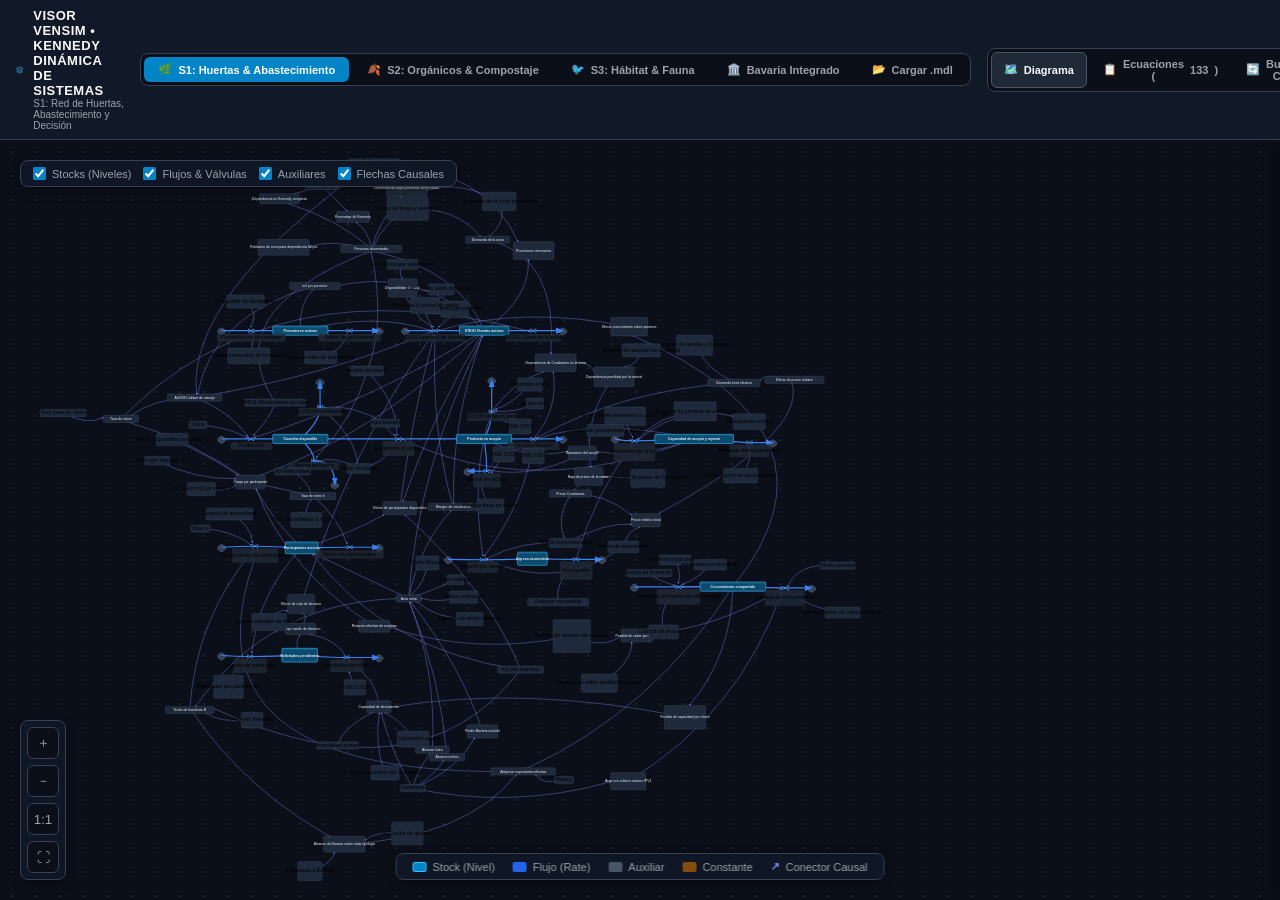
==== visor_modelos_vensim.html @ c7149f76 "feat: agrega visor interactivo de modelos Vensim (S1, S2, S3)" ====
﻿<!DOCTYPE html>
<html lang="es">
<head>
  <meta charset="UTF-8">
  <meta name="viewport" content="width=device-width, initial-scale=1.0">
  <title>Visor de Modelos Vensim • Dinámica de Sistemas Kennedy</title>
  <link rel="icon" href="data:image/svg+xml,<svg xmlns='http://www.w3.org/2000/svg' viewBox='0 0 24 24' fill='%230284c7'><path d='M12 2L2 7l10 5 10-5-10-5zM2 17l10 5 10-5M2 12l10 5 10-5'/></svg>">
  <style>
    :root {
      --bg-app: #0b0f19;
      --bg-panel: #111827;
      --bg-card: #1f2937;
      --bg-card-hover: #374151;
      --border-color: #374151;
      --border-accent: #4b5563;
      --text-main: #f9fafb;
      --text-muted: #9ca3af;
      --text-dim: #6b7280;
      
      --stock-fill: #0c4a6e;
      --stock-stroke: #38bdf8;
      --stock-text: #e0f2fe;
      
      --flow-color: #3b82f6;
      --flow-text: #bfdbfe;
      --valve-fill: #1e3a8a;
      --valve-stroke: #60a5fa;
      
      --aux-fill: #1e293b;
      --aux-stroke: #475569;
      --aux-text: #f1f5f9;
      
      --cloud-fill: #334155;
      --cloud-stroke: #64748b;
      
      --arrow-causal: #818cf8;
      --arrow-flow: #38bdf8;
      
      --accent-green: #10b981;
      --accent-amber: #f59e0b;
      --accent-rose: #f43f5e;
      --accent-purple: #a855f7;
    }

    [data-theme="light"] {
      --bg-app: #f8fafc;
      --bg-panel: #ffffff;
      --bg-card: #f1f5f9;
      --bg-card-hover: #e2e8f0;
      --border-color: #cbd5e1;
      --border-accent: #94a3b8;
      --text-main: #0f172a;
      --text-muted: #475569;
      --text-dim: #94a3b8;
      
      --stock-fill: #e0f2fe;
      --stock-stroke: #0284c7;
      --stock-text: #0369a1;
      
      --flow-color: #2563eb;
      --flow-text: #1d4ed8;
      --valve-fill: #dbeafe;
      --valve-stroke: #2563eb;
      
      --aux-fill: #ffffff;
      --aux-stroke: #cbd5e1;
      --aux-text: #1e293b;
      
      --cloud-fill: #e2e8f0;
      --cloud-stroke: #94a3b8;
      
      --arrow-causal: #6366f1;
      --arrow-flow: #0284c7;
    }

    * { box-sizing: border-box; margin: 0; padding: 0; }
    body {
      font-family: -apple-system, BlinkMacSystemFont, "Segoe UI", Roboto, "Helvetica Neue", Arial, sans-serif;
      background: var(--bg-app);
      color: var(--text-main);
      height: 100vh;
      display: flex;
      flex-direction: column;
      overflow: hidden;
      user-select: none;
    }

    /* TOPBAR */
    #topbar {
      background: var(--bg-panel);
      border-bottom: 1px solid var(--border-color);
      padding: 8px 16px;
      display: flex;
      align-items: center;
      justify-content: space-between;
      gap: 16px;
      z-index: 50;
      flex-shrink: 0;
    }
    .brand-group {
      display: flex;
      align-items: center;
      gap: 10px;
    }
    .brand-icon {
      width: 28px;
      height: 28px;
      color: #38bdf8;
    }
    .brand-titles h1 {
      font-size: 13px;
      font-weight: 700;
      letter-spacing: 0.5px;
      text-transform: uppercase;
      color: var(--text-main);
    }
    .brand-titles p {
      font-size: 10px;
      color: var(--text-muted);
    }

    /* MODEL TABS */
    .model-tabs {
      display: flex;
      background: var(--bg-app);
      padding: 3px;
      border-radius: 8px;
      border: 1px solid var(--border-color);
      gap: 4px;
    }
    .model-tab-btn {
      background: transparent;
      border: none;
      color: var(--text-muted);
      padding: 6px 14px;
      font-size: 11px;
      font-weight: 600;
      border-radius: 6px;
      cursor: pointer;
      display: flex;
      align-items: center;
      gap: 6px;
      transition: all 0.15s ease;
      white-space: nowrap;
    }
    .model-tab-btn:hover {
      color: var(--text-main);
      background: var(--bg-card);
    }
    .model-tab-btn.active {
      background: #0284c7;
      color: #ffffff;
      box-shadow: 0 1px 3px rgba(0,0,0,0.3);
    }

    /* VIEW MODE TABS */
    .view-mode-tabs {
      display: flex;
      background: var(--bg-app);
      padding: 3px;
      border-radius: 8px;
      border: 1px solid var(--border-color);
      gap: 4px;
    }
    .view-tab-btn {
      background: transparent;
      border: none;
      color: var(--text-muted);
      padding: 6px 12px;
      font-size: 11px;
      font-weight: 600;
      border-radius: 6px;
      cursor: pointer;
      display: flex;
      align-items: center;
      gap: 6px;
      transition: all 0.15s ease;
    }
    .view-tab-btn:hover {
      color: var(--text-main);
      background: var(--bg-card);
    }
    .view-tab-btn.active {
      background: var(--bg-card);
      color: var(--text-main);
      border: 1px solid var(--border-accent);
    }

    .top-actions {
      display: flex;
      align-items: center;
      gap: 8px;
    }
    .search-container {
      position: relative;
      width: 220px;
    }
    .search-input {
      width: 100%;
      background: var(--bg-app);
      border: 1px solid var(--border-color);
      border-radius: 6px;
      padding: 6px 10px 6px 28px;
      font-size: 11px;
      color: var(--text-main);
      outline: none;
    }
    .search-input:focus {
      border-color: #38bdf8;
      box-shadow: 0 0 0 2px rgba(56, 189, 248, 0.2);
    }
    .search-icon {
      position: absolute;
      left: 8px;
      top: 50%;
      transform: translateY(-50%);
      width: 14px;
      height: 14px;
      color: var(--text-dim);
      pointer-events: none;
    }
    .search-dropdown {
      position: absolute;
      top: 100%;
      left: 0;
      right: 0;
      margin-top: 4px;
      background: var(--bg-panel);
      border: 1px solid var(--border-color);
      border-radius: 6px;
      max-height: 240px;
      overflow-y: auto;
      z-index: 100;
      box-shadow: 0 10px 25px rgba(0,0,0,0.4);
      display: none;
    }
    .search-item {
      padding: 6px 10px;
      font-size: 11px;
      cursor: pointer;
      display: flex;
      align-items: center;
      justify-content: space-between;
      border-bottom: 1px solid rgba(255,255,255,0.04);
    }
    .search-item:hover {
      background: #0284c7;
      color: #fff;
    }

    .icon-btn {
      background: var(--bg-app);
      border: 1px solid var(--border-color);
      color: var(--text-muted);
      width: 32px;
      height: 32px;
      border-radius: 6px;
      display: flex;
      align-items: center;
      justify-content: center;
      cursor: pointer;
      transition: all 0.15s ease;
    }
    .icon-btn:hover {
      color: var(--text-main);
      border-color: var(--border-accent);
      background: var(--bg-card);
    }

    /* MAIN CONTAINER */
    #main-content {
      flex: 1;
      position: relative;
      overflow: hidden;
      display: flex;
    }

    /* VIEW CONTAINERS */
    .view-pane {
      position: absolute;
      top: 0; left: 0; right: 0; bottom: 0;
      display: none;
    }
    .view-pane.active {
      display: flex;
    }

    /* DIAGRAM VIEW */
    #pane-diagram {
      width: 100%;
      height: 100%;
      position: relative;
    }
    #svg-container {
      width: 100%;
      height: 100%;
      cursor: grab;
      background-image: radial-gradient(rgba(148, 163, 184, 0.15) 1px, transparent 1px);
      background-size: 24px 24px;
    }
    #svg-container:active {
      cursor: grabbing;
    }

    /* FLOATING CONTROLS */
    .floating-hud {
      position: absolute;
      z-index: 20;
      background: rgba(17, 24, 39, 0.88);
      backdrop-filter: blur(8px);
      border: 1px solid var(--border-color);
      border-radius: 8px;
      padding: 6px;
      display: flex;
      gap: 6px;
      box-shadow: 0 4px 12px rgba(0,0,0,0.3);
    }
    [data-theme="light"] .floating-hud {
      background: rgba(255, 255, 255, 0.92);
    }

    #hud-zoom {
      bottom: 20px;
      left: 20px;
      flex-direction: column;
    }
    #hud-layers {
      top: 20px;
      left: 20px;
      gap: 12px;
      padding: 6px 12px;
      font-size: 11px;
    }
    .layer-toggle {
      display: flex;
      align-items: center;
      gap: 6px;
      color: var(--text-muted);
      cursor: pointer;
    }
    .layer-toggle input {
      accent-color: #0284c7;
      cursor: pointer;
    }

    #hud-legend {
      bottom: 20px;
      left: 50%;
      transform: translateX(-50%);
      padding: 6px 16px;
      gap: 18px;
      font-size: 11px;
      align-items: center;
    }
    .legend-item {
      display: flex;
      align-items: center;
      gap: 6px;
      color: var(--text-muted);
    }
    .legend-sample {
      display: inline-block;
      width: 14px;
      height: 10px;
      border-radius: 2px;
    }

    /* RIGHT INSPECTOR PANEL */
    #inspector-panel {
      width: 380px;
      background: var(--bg-panel);
      border-left: 1px solid var(--border-color);
      display: flex;
      flex-direction: column;
      z-index: 30;
      transition: transform 0.25s cubic-bezier(0.16, 1, 0.3, 1);
      box-shadow: -4px 0 16px rgba(0,0,0,0.3);
      flex-shrink: 0;
    }
    #inspector-panel.collapsed {
      transform: translateX(100%);
      position: absolute;
      right: 0; top: 0; bottom: 0;
    }
    .inspector-header {
      padding: 12px 16px;
      border-bottom: 1px solid var(--border-color);
      display: flex;
      align-items: center;
      justify-content: space-between;
      gap: 10px;
    }
    .inspector-title-wrap {
      overflow: hidden;
    }
    .type-badge {
      display: inline-block;
      padding: 2px 6px;
      border-radius: 4px;
      font-size: 9px;
      font-weight: 700;
      text-transform: uppercase;
      letter-spacing: 0.5px;
      margin-bottom: 4px;
    }
    .type-badge.stock { background: #0369a1; color: #e0f2fe; }
    .type-badge.flow { background: #1d4ed8; color: #dbeafe; }
    .type-badge.aux { background: #374151; color: #f3f4f6; }
    .type-badge.constant { background: #854d0e; color: #fef3c7; }

    .inspector-title {
      font-size: 13px;
      font-weight: 700;
      color: var(--text-main);
      white-space: nowrap;
      overflow: hidden;
      text-overflow: ellipsis;
    }
    .inspector-body {
      flex: 1;
      overflow-y: auto;
      padding: 16px;
      display: flex;
      flex-direction: column;
      gap: 16px;
    }
    .info-card {
      background: var(--bg-card);
      border: 1px solid var(--border-color);
      border-radius: 6px;
      padding: 10px 12px;
    }
    .info-card-label {
      font-size: 10px;
      font-weight: 700;
      text-transform: uppercase;
      color: var(--text-dim);
      margin-bottom: 6px;
      display: flex;
      align-items: center;
      justify-content: space-between;
    }
    .formula-box {
      font-family: ui-monospace, SFMono-Regular, Menlo, Monaco, Consolas, monospace;
      font-size: 11px;
      color: #38bdf8;
      background: rgba(0,0,0,0.25);
      padding: 8px;
      border-radius: 4px;
      word-break: break-all;
      user-select: text;
    }
    [data-theme="light"] .formula-box {
      color: #0369a1;
      background: #e2e8f0;
    }
    .units-tag {
      font-family: monospace;
      font-size: 11px;
      color: var(--accent-amber);
      font-weight: 600;
    }
    .doc-text {
      font-size: 11.5px;
      line-height: 1.5;
      color: var(--text-muted);
      user-select: text;
    }
    .connections-list {
      display: flex;
      flex-wrap: wrap;
      gap: 6px;
      margin-top: 4px;
    }
    .conn-pill {
      font-size: 10px;
      background: var(--bg-panel);
      border: 1px solid var(--border-color);
      color: var(--text-main);
      padding: 3px 8px;
      border-radius: 4px;
      cursor: pointer;
      display: flex;
      align-items: center;
      gap: 4px;
      transition: all 0.15s ease;
    }
    .conn-pill:hover {
      border-color: #38bdf8;
      background: #0369a1;
      color: #fff;
    }
    .conn-pill.in { border-left: 3px solid var(--accent-green); }
    .conn-pill.out { border-left: 3px solid var(--accent-amber); }

    .inspector-actions {
      display: flex;
      gap: 8px;
      padding: 12px 16px;
      border-top: 1px solid var(--border-color);
    }
    .btn-action {
      flex: 1;
      padding: 7px;
      font-size: 11px;
      font-weight: 600;
      border-radius: 6px;
      cursor: pointer;
      border: 1px solid var(--border-color);
      background: var(--bg-card);
      color: var(--text-main);
      display: flex;
      align-items: center;
      justify-content: center;
      gap: 6px;
      transition: all 0.15s;
    }
    .btn-action:hover {
      background: var(--bg-card-hover);
      border-color: var(--border-accent);
    }
    .btn-action.primary {
      background: #0284c7;
      color: #fff;
      border-color: #0369a1;
    }
    .btn-action.primary:hover {
      background: #0369a1;
    }

    /* EQUATIONS TABLE VIEW */
    #pane-equations {
      flex-direction: column;
      padding: 20px;
      background: var(--bg-app);
      overflow-y: auto;
    }
    .table-controls {
      display: flex;
      align-items: center;
      justify-content: space-between;
      margin-bottom: 16px;
      gap: 16px;
    }
    .filter-pills {
      display: flex;
      gap: 6px;
    }
    .filter-pill {
      background: var(--bg-panel);
      border: 1px solid var(--border-color);
      color: var(--text-muted);
      padding: 4px 12px;
      font-size: 11px;
      border-radius: 20px;
      cursor: pointer;
      transition: all 0.15s;
    }
    .filter-pill:hover, .filter-pill.active {
      background: #0284c7;
      color: #ffffff;
      border-color: #0284c7;
    }

    .eq-table-wrap {
      border: 1px solid var(--border-color);
      border-radius: 8px;
      overflow: hidden;
      background: var(--bg-panel);
    }
    table.eq-table {
      width: 100%;
      border-collapse: collapse;
      text-align: left;
      font-size: 11px;
    }
    table.eq-table th {
      background: var(--bg-card);
      padding: 10px 14px;
      font-weight: 700;
      color: var(--text-muted);
      border-bottom: 1px solid var(--border-color);
      text-transform: uppercase;
      font-size: 10px;
      letter-spacing: 0.5px;
    }
    table.eq-table td {
      padding: 10px 14px;
      border-bottom: 1px solid rgba(255,255,255,0.05);
      vertical-align: top;
      color: var(--text-main);
      user-select: text;
    }
    table.eq-table tr:hover td {
      background: rgba(2, 132, 199, 0.08);
    }
    .td-formula {
      font-family: monospace;
      color: #38bdf8;
      max-width: 320px;
      word-break: break-all;
    }
    [data-theme="light"] .td-formula { color: #0284c7; }

    /* LOOPS VIEW */
    #pane-loops {
      flex-direction: column;
      padding: 24px;
      gap: 20px;
      overflow-y: auto;
      background: var(--bg-app);
    }
    .loops-grid {
      display: grid;
      grid-template-columns: repeat(auto-fill, minmax(360px, 1fr));
      gap: 16px;
    }
    .loop-card {
      background: var(--bg-panel);
      border: 1px solid var(--border-color);
      border-radius: 8px;
      padding: 16px;
      display: flex;
      flex-direction: column;
      gap: 10px;
      position: relative;
      overflow: hidden;
    }
    .loop-card::before {
      content: '';
      position: absolute;
      left: 0; top: 0; bottom: 0;
      width: 4px;
    }
    .loop-card.reinforcing::before { background: var(--accent-amber); }
    .loop-card.balancing::before { background: var(--accent-green); }
    
    .loop-header {
      display: flex;
      align-items: center;
      justify-content: space-between;
    }
    .loop-title {
      font-size: 13px;
      font-weight: 700;
      color: var(--text-main);
    }
    .loop-polarity {
      font-size: 10px;
      font-weight: 800;
      padding: 2px 8px;
      border-radius: 4px;
      text-transform: uppercase;
    }
    .loop-polarity.reinforcing { background: rgba(245, 158, 11, 0.2); color: var(--accent-amber); }
    .loop-polarity.balancing { background: rgba(16, 185, 129, 0.2); color: var(--accent-green); }

    /* SIMULATOR VIEW */
    #pane-simulator {
      flex-direction: column;
      padding: 20px;
      gap: 16px;
      overflow-y: auto;
      background: var(--bg-app);
    }
    .sim-layout {
      display: grid;
      grid-template-columns: 320px 1fr;
      gap: 20px;
      flex: 1;
      min-height: 500px;
    }
    .sim-controls-card {
      background: var(--bg-panel);
      border: 1px solid var(--border-color);
      border-radius: 8px;
      padding: 16px;
      display: flex;
      flex-direction: column;
      gap: 14px;
    }
    .sim-chart-card {
      background: var(--bg-panel);
      border: 1px solid var(--border-color);
      border-radius: 8px;
      padding: 16px;
      display: flex;
      flex-direction: column;
      position: relative;
    }
    .sim-slider-group {
      display: flex;
      flex-direction: column;
      gap: 4px;
    }
    .sim-slider-label {
      font-size: 11px;
      color: var(--text-muted);
      display: flex;
      justify-content: space-between;
    }
    .sim-slider {
      width: 100%;
      accent-color: #0284c7;
    }

    /* SVG DIAGRAM STYLES */
    .svg-node {
      cursor: pointer;
      transition: filter 0.15s ease, opacity 0.2s ease;
    }
    .svg-node:hover text {
      font-weight: bold;
    }
    .svg-node.stock rect {
      fill: var(--stock-fill);
      stroke: var(--stock-stroke);
      stroke-width: 1.8;
      rx: 3px;
    }
    .svg-node.stock text {
      fill: var(--stock-text);
      font-size: 11px;
      font-weight: 600;
      font-family: inherit;
    }
    .svg-node.aux text {
      fill: var(--aux-text);
      font-size: 10.5px;
      font-family: inherit;
    }
    .svg-node.flow-label text {
      fill: var(--flow-text);
      font-size: 10px;
      font-weight: 500;
    }
    .svg-valve polygon {
      fill: var(--valve-fill);
      stroke: var(--valve-stroke);
      stroke-width: 1.5;
    }
    .svg-cloud path {
      fill: var(--cloud-fill);
      stroke: var(--cloud-stroke);
      stroke-width: 1.5;
    }
    .svg-flow-pipe {
      stroke: var(--flow-color);
      stroke-width: 3.5;
      stroke-linecap: round;
      fill: none;
    }
    .svg-causal-arrow {
      stroke: var(--arrow-causal);
      stroke-width: 1.2;
      fill: none;
      transition: stroke 0.2s, stroke-width 0.2s, opacity 0.2s;
    }
    .svg-causal-arrow:hover {
      stroke: #38bdf8;
      stroke-width: 2.5;
    }

    /* DIM / HIGHLIGHT STATES */
    .dimmed {
      opacity: 0.12 !important;
    }
    .highlight-selected rect {
      stroke: #ec4899 !important;
      stroke-width: 3 !important;
      filter: drop-shadow(0 0 8px #ec4899);
    }
    .highlight-selected text {
      fill: #f472b6 !important;
      font-weight: bold;
    }
    .highlight-in {
      stroke: var(--accent-green) !important;
      stroke-width: 2.2 !important;
      filter: drop-shadow(0 0 5px rgba(16, 185, 129, 0.6));
    }
    .highlight-out {
      stroke: var(--accent-amber) !important;
      stroke-width: 2.2 !important;
      filter: drop-shadow(0 0 5px rgba(245, 158, 11, 0.6));
    }

    /* PULSE ANIMATION */
    @keyframes pulse-ring {
      0% { transform: scale(0.95); opacity: 1; }
      50% { transform: scale(1.15); opacity: 0.7; }
      100% { transform: scale(0.95); opacity: 1; }
    }
    .node-pulse {
      animation: pulse-ring 1.4s infinite ease-in-out;
    }
  </style>
</head>
<body data-theme="dark">

  <!-- TOPBAR -->
  <header id="topbar">
    <div class="brand-group">
      <svg class="brand-icon" viewBox="0 0 24 24" fill="none" stroke="currentColor" stroke-width="2">
        <polygon points="12 2 2 7 12 12 22 7 12 2"/>
        <polyline points="2 17 12 22 22 17"/>
        <polyline points="2 12 12 17 22 12"/>
      </svg>
      <div class="brand-titles">
        <h1>VISOR VENSIM • KENNEDY DINÁMICA DE SISTEMAS</h1>
        <p id="topbar-subtitle">Modelo Territorial Socioecológico • Javeriana</p>
      </div>
    </div>

    <!-- MODEL TABS -->
    <div class="model-tabs" id="model-tabs">
      <button class="model-tab-btn active" data-model="s1">
        <span>🌿</span> S1: Huertas & Abastecimiento
      </button>
      <button class="model-tab-btn" data-model="s2">
        <span>🍂</span> S2: Orgánicos & Compostaje
      </button>
      <button class="model-tab-btn" data-model="s3">
        <span>🐦</span> S3: Hábitat & Fauna
      </button>
      <button class="model-tab-btn" id="btn-upload-mdl" title="Cargar cualquier modelo Vensim .mdl">
        <span>📂</span> Cargar .mdl
      </button>
      <input type="file" id="file-input-mdl" accept=".mdl" style="display:none;">
    </div>

    <!-- VIEW MODE TABS -->
    <div class="view-mode-tabs" id="view-mode-tabs">
      <button class="view-tab-btn active" data-view="diagram">
        <span>🗺️</span> Diagrama
      </button>
      <button class="view-tab-btn" data-view="equations">
        <span>📋</span> Ecuaciones (<span id="count-vars">0</span>)
      </button>
      <button class="view-tab-btn" data-view="loops">
        <span>🔄</span> Bucles CLD
      </button>
      <button class="view-tab-btn" data-view="simulator">
        <span>📈</span> Simulador
      </button>
    </div>

    <!-- SEARCH & ACTIONS -->
    <div class="top-actions">
      <div class="search-container">
        <svg class="search-icon" viewBox="0 0 24 24" fill="none" stroke="currentColor" stroke-width="2">
          <circle cx="11" cy="11" r="8"/><line x1="21" y1="21" x2="16.65" y2="16.65"/>
        </svg>
        <input type="text" id="quick-search" class="search-input" placeholder="Buscar variable..." autocomplete="off">
        <div id="search-dropdown" class="search-dropdown"></div>
      </div>

      <button id="btn-theme" class="icon-btn" title="Alternar tema claro/oscuro">🌓</button>
      <button id="btn-export-svg" class="icon-btn" title="Exportar vista SVG">📷</button>
    </div>
  </header>

  <!-- MAIN VIEWS CONTAINER -->
  <main id="main-content">

    <!-- 1. PANE: DIAGRAM -->
    <div id="pane-diagram" class="view-pane active">
      <svg id="svg-container">
        <defs>
          <!-- Arrowhead for Causal links -->
          <marker id="arrow-causal" viewBox="0 0 10 10" refX="8" refY="5" markerWidth="6" markerHeight="6" orient="auto-start-reverse">
            <path d="M 0 1.5 L 8 5 L 0 8.5 z" fill="var(--arrow-causal)"/>
          </marker>
          <marker id="arrow-causal-in" viewBox="0 0 10 10" refX="8" refY="5" markerWidth="6" markerHeight="6" orient="auto-start-reverse">
            <path d="M 0 1.5 L 8 5 L 0 8.5 z" fill="var(--accent-green)"/>
          </marker>
          <marker id="arrow-causal-out" viewBox="0 0 10 10" refX="8" refY="5" markerWidth="6" markerHeight="6" orient="auto-start-reverse">
            <path d="M 0 1.5 L 8 5 L 0 8.5 z" fill="var(--accent-amber)"/>
          </marker>
          <!-- Arrowhead for Flow pipes -->
          <marker id="arrow-flow" viewBox="0 0 12 12" refX="9" refY="6" markerWidth="8" markerHeight="8" orient="auto-start-reverse">
            <path d="M 0 2 L 10 6 L 0 10 z" fill="var(--flow-color)"/>
          </marker>
        </defs>
        <!-- Transformable Viewport -->
        <g id="diagram-viewport">
          <g id="layer-clouds"></g>
          <g id="layer-flows"></g>
          <g id="layer-valves"></g>
          <g id="layer-causals"></g>
          <g id="layer-nodes"></g>
        </g>
      </svg>

      <!-- FLOATING ZOOM HUD -->
      <div class="floating-hud" id="hud-zoom">
        <button id="btn-zoom-in" class="icon-btn" title="Acercar (+)">＋</button>
        <button id="btn-zoom-out" class="icon-btn" title="Alejar (-)">－</button>
        <button id="btn-zoom-reset" class="icon-btn" title="Restablecer (100%)">1:1</button>
        <button id="btn-zoom-fit" class="icon-btn" title="Ajustar todo a pantalla">⛶</button>
      </div>

      <!-- FLOATING LAYERS HUD -->
      <div class="floating-hud" id="hud-layers">
        <label class="layer-toggle"><input type="checkbox" id="chk-stocks" checked> Stocks (Niveles)</label>
        <label class="layer-toggle"><input type="checkbox" id="chk-flows" checked> Flujos & Válvulas</label>
        <label class="layer-toggle"><input type="checkbox" id="chk-aux" checked> Auxiliares</label>
        <label class="layer-toggle"><input type="checkbox" id="chk-causals" checked> Flechas Causales</label>
      </div>

      <!-- FLOATING LEGEND -->
      <div class="floating-hud" id="hud-legend">
        <div class="legend-item"><span class="legend-sample" style="background:#0284c7;border:1px solid #38bdf8;"></span> Stock (Nivel)</div>
        <div class="legend-item"><span class="legend-sample" style="background:#2563eb;"></span> Flujo (Rate)</div>
        <div class="legend-item"><span class="legend-sample" style="background:#475569;"></span> Auxiliar</div>
        <div class="legend-item"><span class="legend-sample" style="background:#854d0e;"></span> Constante</div>
        <div class="legend-item"><span style="color:var(--arrow-causal);font-weight:bold;">↗</span> Conector Causal</div>
      </div>

      <!-- RIGHT INSPECTOR PANEL -->
      <aside id="inspector-panel">
        <div class="inspector-header">
          <div class="inspector-title-wrap">
            <span class="type-badge stock" id="insp-badge">STOCK (NIVEL)</span>
            <h2 class="inspector-title" id="insp-title">Selecciona una variable</h2>
          </div>
          <button id="btn-close-inspector" class="icon-btn" title="Cerrar panel">✕</button>
        </div>

        <div class="inspector-body" id="insp-body">
          <div class="info-card">
            <div class="info-card-label">
              <span>Ecuación / Fórmula Vensim</span>
              <button id="btn-copy-eq" class="icon-btn" style="width:20px;height:20px;font-size:9px;" title="Copiar">📋</button>
            </div>
            <div class="formula-box" id="insp-formula">--</div>
          </div>

          <div class="info-card" id="card-initval" style="display:none;">
            <div class="info-card-label">Valor Inicial del Stock</div>
            <div class="formula-box" id="insp-initval">--</div>
          </div>

          <div class="info-card">
            <div class="info-card-label">Unidades</div>
            <div class="units-tag" id="insp-units">--</div>
          </div>

          <div class="info-card">
            <div class="info-card-label">Documentación y Bucles</div>
            <div class="doc-text" id="insp-doc">Haz clic en cualquier nodo del diagrama para ver su ecuación, unidades y dependencias directas.</div>
          </div>

          <div class="info-card">
            <div class="info-card-label">De quién depende (Causas / Inflows)</div>
            <div class="connections-list" id="insp-inputs">
              <span style="font-size:10px;color:var(--text-dim);">Sin entradas</span>
            </div>
          </div>

          <div class="info-card">
            <div class="info-card-label">A quién influye (Efectos / Outflows)</div>
            <div class="connections-list" id="insp-outputs">
              <span style="font-size:10px;color:var(--text-dim);">Sin salidas</span>
            </div>
          </div>
        </div>

        <div class="inspector-actions">
          <button id="btn-isolate-subgraph" class="btn-action">
            <span>🔍</span> Aislar Vecindad
          </button>
          <button id="btn-center-node" class="btn-action primary">
            <span>🎯</span> Centrar Nodo
          </button>
        </div>
      </aside>
    </div>

    <!-- 2. PANE: EQUATIONS TABLE -->
    <div id="pane-equations" class="view-pane">
      <div class="table-controls">
        <div class="filter-pills">
          <button class="filter-pill active" data-filter="all">Todas (<span id="pill-count-all">0</span>)</button>
          <button class="filter-pill" data-filter="stock">📦 Niveles (<span id="pill-count-stock">0</span>)</button>
          <button class="filter-pill" data-filter="flow">🌊 Flujos (<span id="pill-count-flow">0</span>)</button>
          <button class="filter-pill" data-filter="aux">⚙️ Auxiliares (<span id="pill-count-aux">0</span>)</button>
          <button class="filter-pill" data-filter="constant">🎛️ Constantes (<span id="pill-count-const">0</span>)</button>
        </div>
        <div style="display:flex;gap:8px;">
          <input type="text" id="table-search" class="search-input" placeholder="Filtrar por nombre o unidades..." style="width:260px;">
          <button id="btn-export-csv" class="btn-action">Exportar CSV</button>
        </div>
      </div>

      <div class="eq-table-wrap">
        <table class="eq-table">
          <thead>
            <tr>
              <th style="width:90px;">Tipo</th>
              <th style="width:220px;">Variable</th>
              <th>Ecuación / Definición Vensim</th>
              <th style="width:110px;">Unidades</th>
              <th>Descripción y Bucles</th>
              <th style="width:80px;text-align:center;">Acción</th>
            </tr>
          </thead>
          <tbody id="eq-table-body"></tbody>
        </table>
      </div>
    </div>

    <!-- 3. PANE: CAUSAL LOOPS (CLD) -->
    <div id="pane-loops" class="view-pane">
      <div>
        <h2 style="font-size:16px;margin-bottom:4px;" id="loops-main-title">Bucles de Realimentación (Feedback Loops)</h2>
        <p style="font-size:12px;color:var(--text-muted);" id="loops-main-desc">Estructura causal de refuerzo (R) y balance (B) identificada en el modelo.</p>
      </div>
      <div class="loops-grid" id="loops-container"></div>
    </div>

    <!-- 4. PANE: SIMULATOR -->
    <div id="pane-simulator" class="view-pane">
      <div class="sim-layout">
        <div class="sim-controls-card">
          <h3 style="font-size:13px;font-weight:700;">Parámetros del Escenario</h3>
          <p style="font-size:11px;color:var(--text-muted);">Ajusta los parámetros para correr la simulación numérica (Euler).</p>
          
          <div id="sim-sliders-container" style="display:flex;flex-direction:column;gap:12px;"></div>

          <div style="margin-top:auto;display:flex;flex-direction:column;gap:8px;">
            <button id="btn-run-sim" class="btn-action primary" style="padding:10px;">
              <span>▶</span> Ejecutar Simulación
            </button>
            <button id="btn-reset-sim" class="btn-action">
              <span>↺</span> Restaurar Valores Iniciales
            </button>
          </div>
        </div>

        <div class="sim-chart-card">
          <div style="display:flex;justify-content:space-between;align-items:center;margin-bottom:12px;">
            <div>
              <h3 style="font-size:13px;font-weight:700;" id="sim-chart-title">Trayectoria Temporal de Stocks</h3>
              <p style="font-size:11px;color:var(--text-muted);" id="sim-chart-subtitle">Evolución en el tiempo (Euler Integration)</p>
            </div>
            <div id="chart-legend" style="display:flex;gap:12px;font-size:11px;"></div>
          </div>
          <canvas id="sim-canvas" style="width:100%;flex:1;border-radius:4px;background:rgba(0,0,0,0.15);"></canvas>
        </div>
      </div>
    </div>

  </main>

  <!-- EMBEDDED MDL FILES -->
  <script type="text/plain" id="mdl-data-s1">
{UTF-8}
STK01 Huertas activas  = A FUNCTION OF( -Area meta,FLI01 Apertura de huertas) ~~|
STK01 Huertas activas = INTEG(FLI01 Apertura de huertas - FLO01 Cierre de huertas, 0.02\
		*Area meta)
	~	m2
	~	Stock. Graficas G1, G2, G5, G7. Valor inicial = 2% del area meta del \
		escenario. La tabla da el area meta: A 0, B 125.309, C 269.998 m2.
	|

Producto en acopio  = A FUNCTION OF( Excedente al acopio,-Compras locales) ~~|
Producto en acopio = INTEG(Excedente al acopio - Compras locales - FLO06 Venta en feria\
		 - FLO07 Merma en acopio
, 100)
	~	kg
	~	Stock. Bucle B4. Valor inicial 100 (S).
	|

Capacidad de acopio y reparto  = A FUNCTION OF( Ampliacion de acopio) ~~|
Capacidad de acopio y reparto = INTEG(Ampliacion de acopio - Desgaste del equipamiento\
		, 5000)
	~	kg/Week
	~	Stock. Maximo que maneja el equipo rotativo N-08. Valor inicial por \
		estimar (S).
	|

Promotores activos  = A FUNCTION OF( Formacion de promotores) ~~|
Promotores activos = INTEG(Formacion de promotores - Retiro de promotores, 6)
	~	persona
	~	Stock. Formados en Bavaria N-21. Bucles R3 y B5. Valor inicial 6 (S).
	|

Cosecha disponible  = A FUNCTION OF( Produccion) ~~|
Cosecha disponible = INTEG(Produccion - FLO02 Autoconsumo - Excedente al acopio - FLO04 Merma en huerta
, 300)
	~	kg
	~	Stock. Grafica G1. Valor inicial 300 (S).
	|

Ingreso acumulado  = A FUNCTION OF( Ingreso por ventas,-Reinversión) ~~|
Ingreso acumulado = INTEG(Ingreso por ventas - Reinversion, 100000)
	~	COP
	~	Stock. Caja de la red. Valor inicial 100.000 (S).
	|

Participantes activos  = A FUNCTION OF( -Area meta,Incorporacion de participantes,-m2 por huertero\
		) ~~|
Participantes activos = INTEG(Incorporacion de participantes - FLO09 Retiro de participantes\
		, 0.02*Area meta
/m2 por huertero)
	~	persona
	~	Stock. Graficas G4, G7. El valor de la tabla (B 2.506, C 5.400) es el \
		techo N de adopcion; aqui se parte del 2% del techo.
	|

Solicitudes decididas  = A FUNCTION OF( Capacidad de decision mu,Solicitudes pendientes\
		,TIME STEP) ~~|
Solicitudes decididas = MIN(Capacidad de decision mu,ZIDZ(Solicitudes pendientes,TIME STEP\
		)+FLI11 Llegada de solicitudes
)
	~	solicitud/Week
	~	Flujo. Central: mu c. Rotativo: asambleas x mu a x (1 - perdida por \
		relevo). Escenario A sin decision.
	|

Solicitudes pendientes  = A FUNCTION OF( Llegada de solicitudes) ~~|
Solicitudes pendientes = INTEG(Llegada de solicitudes - FLO18 Solicitudes decididas, \
		0)
	~	solicitud
	~	Stock. Cola de pedidos sobre cupos, suelo, acopio o presupuesto. Grafica \
		G6.
	|

Conocimiento compartido  = A FUNCTION OF( Formacion e intercambio de semillas) ~~|
Conocimiento compartido = INTEG(Formacion e intercambio de semillas - Perdida de conocimiento\
		, 0.1)
	~	Dmnl
	~	Stock. Indice 0 a 1. Bucle R2. Valor inicial 0,10 (S).
	|

Ampliacion de acopio  = A FUNCTION OF( Costo por kg semana de capacidad,Presupuesto publico\
		,Fraccion de presupuesto a acopio,Fraccion de reinversion a capacidad,Reinversión)\
		 ~~|
Ampliacion de acopio = (Reinversion*Fraccion de reinversion a capacidad+Presupuesto publico\
		/52*Fraccion de presupuesto a acopio
)/Costo por kg semana de capacidad
	~	kg/Week/Week
	~	Flujo. Reinversion FLO10 y parte del presupuesto publico EXO03. Bucle R1.
	|

Incorporacion de participantes  = A FUNCTION OF( Adopcion espontanea efectiva,Bass q,\
		Retardo de aprendizaje,Techo de huerteros N) ~~|
Incorporacion de participantes = SMOOTH(MAX(0,(Adopcion espontanea efectiva+Bass q*ZIDZ\
		(STK05 Participantes activos
,Techo de huerteros N))*(Techo de huerteros N-STK05 Participantes activos)),Retardo de aprendizaje\
		*4.33)
	~	persona/Week
	~	Flujo. Grafica G4. Difusion tipo Bass con retardo de aprendizaje PAR07 \
		(meses a semanas x 4,33).
	|

Reinversión  = A FUNCTION OF( Fraccion reinvertida)
	~	
	~		|

FLI01 Apertura de huertas = Promotores activos*m2 abiertos por promotor*Disponibilidad de suelo\
		*AUX08 Calidad de manejo*Efecto conocimiento sobre apertura*Efecto de la norma de ronda\
		*Efecto de cola de decision*Margen de crecimiento*Efecto de participantes disponibles
	~	m2/Week
	~	Flujo. Tabla: STK11 x m2 por promotor x AUX01 x AUX08 x norma de ronda. Se \
		agregan efecto del conocimiento STK07 (R2), de la cola de decision (P6) y \
		el margen hasta el area meta.
	|

Produccion = STK01 Huertas activas*PAR01 Rendimiento por area/52*Clima*AUX08 Calidad de manejo
	~	kg/Week
	~	Flujo. Grafica G1.
	|

Ingreso por ventas = (Compras locales+FLO06 Venta en feria)*Precio de excedentes*Precio mayorista base
	~	COP/Week
	~	Flujo. Tabla: (FLO05+FLO06) x PAR05. Se multiplica por el precio mayorista \
		base porque PAR05 es una razon.
	|

Formacion e intercambio de semillas = Encuentros por semana*Asistentes por encuentro*\
		Calidad del encuentro/Escala de formacion*(1-Conocimiento compartido)
	~	Dmnl/Week
	~	Flujo. Encuentros x asistentes x calidad, acotado por (1-STK07). Incluye \
		registros devueltos a Bavaria D13.
	|

Formacion de promotores = MIN(Cupos mensuales de formacion/4.33,Capacidad de formadores\
		)
	~	persona/Week
	~	Flujo. PAR11/4,3 limitado por formadores N-19.
	|

Llegada de solicitudes = Participantes activos*Solicitudes por participante
	~	solicitud/Week
	~	Flujo. Grafica G6 (tasa de llegada lambda).
	|

FLO01 Cierre de huertas = STK01 Huertas activas*Tasa de cierre
	~	m2/Week
	~	Flujo. Bucles B1 y B5.
	|

FLO02 Autoconsumo = Cosecha disponible*Autoconsumo/Tiempo de manejo
	~	kg/Week
	~	Flujo. Grafica G1.
	|

Excedente al acopio = MIN(Cosecha disponible*(1-Autoconsumo-Perdida en huerta)/Tiempo de manejo\
		,Capacidad de acopio y reparto)
	~	kg/Week
	~	Flujo. Grafica G1. Limitado por STK04.
	|

Merma en huerta = Cosecha disponible*Perdida en huerta/Tiempo de manejo
	~	kg/Week
	~	Flujo. Grafica G1.
	|

Compras locales = MIN(MIN(Demanda local efectiva,Capacidad de acopio y reparto),0.75*\
		Producto en acopio/TIME STEP)
	~	kg/Week
	~	Flujo. Tabla: MIN(EXO02, capacidad de reparto, STK03). Demanda corregida \
		por precio relativo frente a Corabastos (B2).
	|

FLO06 Venta en feria = MIN(Asistentes a feria*kg por visita,0.15*Producto en acopio/TIME STEP\
		)
	~	kg/Week
	~	Flujo. Asistentes x kg por visita, limitado por STK03.
	|

Merma en acopio = MIN(Producto en acopio*Perdida base en acopio*(1+3*Saturacion del acopio\
		),0.1*Producto en acopio/TIME STEP)
	~	kg/Week
	~	Flujo. Sube cuando STK03 supera STK04. Bucle B4.
	|

Desgaste del equipamiento = Capacidad de acopio y reparto*Depreciacion de equipamiento
	~	kg/Week/Week
	~	Flujo. STK04 x depreciacion.
	|

Retiro de participantes = Participantes activos*Tasa de retiro h
	~	persona/Week
	~	Flujo. Grafica G7. Bucle B1.
	|

Perdida de conocimiento = Conocimiento compartido*(Olvido semanal+Perdida de saber por relevo\
		)*(1-gamma Efecto de cultivos nativos*Area con cultivos nativos IPV1)
	~	Dmnl/Week
	~	Flujo. STK07 x (olvido + relevo PAR10) x (1 - gamma x AUX17).
	|

Retiro de promotores = Promotores activos*Tasa de retiro de promotores
	~	persona/Week
	~	Flujo. STK11 x tasa de retiro.
	|

Disponibilidad de suelo = Fraccion de suelo con acuerdo*(1-Revocacion por valorizacion\
		)
	~	Dmnl
	~	Auxiliar. Parte del suelo candidato (K17, K18) con acuerdo de uso. Estres \
		de valorizacion del suelo = REV.
	|

Dependencia de Corabastos en la zona = MAX(0,1-(Compras locales+FLO06 Venta en feria)\
		/Demanda de la zona)
	~	Dmnl
	~	Auxiliar. Grafica G3. Variable que mide el problema P1. Demanda de la zona \
		= poblacion x K05 x 7.
	|

Dependencia en Kennedy completa = MAX(0,1-Personas alimentadas/Poblacion Kennedy)
	~	Dmnl
	~	Auxiliar. Grafica G3. B 0,996 y C 0,991 en el area meta.
	|

Rotacion efectiva de vocerias = 3/Periodo de rotacion de vocerias
	~	relevo/Quarter
	~	Parametro o constante. Relevos por trimestre. Alivia la carga (B1).
	|

Carga por participante = ZIDZ(STK01 Huertas activas*Horas por m2 por semana,Participantes activos\
		*Horas disponibles por semana*(1+Alivio por rotacion*Rotacion efectiva de vocerias)\
		)
	~	Dmnl
	~	Auxiliar. Grafica G7. Horas requeridas / disponibles. Bucle B1.
	|

m2 por promotor = ZIDZ(STK01 Huertas activas,Promotores activos)
	~	m2/persona
	~	Auxiliar. Grafica G5. Bucle B5.
	|

AUX08 Calidad de manejo = MIN(1,XIDZ(Capacidad por promotor,m2 por promotor,1))
	~	Dmnl
	~	Auxiliar. Grafica G5. MIN(1, capacidad del promotor / AUX07).
	|

Tiempo medio de decision = XIDZ(Solicitudes pendientes,Solicitudes decididas,52)
	~	Week
	~	Auxiliar. Grafica G6. Ley de Little.
	|

Personas alimentadas = STK01 Huertas activas*PAR01 Rendimiento por area*(1-Perdida en huerta\
		)/(Cuota de frutas y verduras*365)
	~	persona
	~	Auxiliar. Graficas G2, G3. B 4.377 y C 9.431 con r = 6 en el area meta.
	|

Alcance de Bavaria sobre cada tipologia = EXP(-d Distancia a Bavaria/d0 Escala de alcance\
		)
	~	Dmnl
	~	Auxiliar. exp(-d/d0) con d por calles desde el nodo mas cercano.
	|

Area con cultivos nativos IPV1 = IF THEN ELSE(Escenario=1,0,IF THEN ELSE(Escenario=2,\
		0.1,0.2))
	~	Dmnl
	~	Parametro o constante. Indicador patrimonial. B 0,10 y C 0,20 (S).
	|

Escenario = 2
	~	Dmnl
	~	Parametro o constante. Selector: 1 = A sin intervencion, 2 = B nodo unico \
		y decision central, 3 = C cluster y decision rotativa.
	|

Alcance lotes = IF THEN ELSE(Escenario=1,0,IF THEN ELSE(Escenario=2,0.4,0.8))
	~	Dmnl
	~	Parametro o constante. Linea base: A 0, B 0,4, C 0,8 (S).
	|

Alcance techos = IF THEN ELSE(Escenario=1,0,IF THEN ELSE(Escenario=2,0.2,0.6))
	~	Dmnl
	~	Parametro o constante. Linea base: A 0, B 0,2, C 0,6 (S).
	|

Predio Bavaria incluido = IF THEN ELSE(Escenario=1,0,1)
	~	Dmnl
	~	Parametro o constante. No en A, si en B y C.
	|

Area meta = Predio Bavaria incluido*Predio Bavaria+Lotes baldios*Alcance lotes+Techos estrategia\
		*Fraccion de techo utilizable*Alcance techos
	~	m2
	~	Auxiliar. Formula 1 de la linea base. A 0, B 125.309, C 269.998 m2.
	|

Techo de huerteros N = MIN(Area meta/m2 por huertero,Hogares Kennedy*Alcance de Bavaria sobre cada tipologia\
		)
	~	persona
	~	Auxiliar. Grafica G4. B 2.506, C 5.400.
	|

Margen de crecimiento = IF THEN ELSE(Area meta>0,MAX(0,1-ZIDZ(STK01 Huertas activas,Area meta\
		)),0)
	~	Dmnl
	~	Auxiliar. Frena la apertura al llegar al area meta del escenario.
	|

Efecto de participantes disponibles = MAX(0,MIN(1,2-ZIDZ(STK01 Huertas activas,Participantes activos\
		*m2 por huertero)))
	~	Dmnl
	~	Auxiliar. R1/R3: solo se abre area si hay participantes que la cultiven \
		(area por huertero K15).
	|

Efecto conocimiento sobre apertura = 0.5+Conocimiento compartido
	~	Dmnl
	~	Auxiliar. R2: mas conocimiento, mas aperturas.
	|

Efecto de cola de decision = 1/(1+Tiempo medio de decision/Espera tolerable de decision\
		)
	~	Dmnl
	~	Auxiliar. Gobernanza P6: una cola larga frena aperturas.
	|

Tasa de cierre = Tasa base de cierre*(1+MAX(0,Carga por participante-1)+(1-AUX08 Calidad de manejo\
		))
	~	1/Week
	~	Auxiliar. Sube con AUX05 y con AUX07 via AUX08.
	|

Saturacion del acopio = MAX(0,ZIDZ(Producto en acopio,Capacidad de acopio y reparto)-\
		1)
	~	Dmnl
	~	Auxiliar. B4: STK03 por encima de STK04.
	|

Demanda local efectiva = Demanda de tiendas y comedores*Efecto de precio relativo
	~	kg/Week
	~	Auxiliar. Demanda de tiendas corregida por precio.
	|

Efecto de precio relativo = MAX(0,MIN(1,1-2*(Precio relativo local-1)))
	~	Dmnl
	~	Auxiliar. B2: si el precio local queda por encima del de Corabastos cae la \
		compra local.
	|

Precio relativo local = Precio de excedentes*Precio mayorista base/Precio Corabastos
	~	Dmnl
	~	Auxiliar. Precio local / precio de Corabastos.
	|

Precio Corabastos = Precio mayorista base*(1-Baja de precio de la central)
	~	COP/kg
	~	Auxiliar.
	|

Baja de precio de la central = Reaccion de precio de Corabastos*(1-Dependencia percibida por la central\
		)
	~	Dmnl
	~	Auxiliar. EXO05 x (1 - dependencia percibida).
	|

Dependencia percibida por la central = SMOOTHI(Dependencia de Corabastos en la zona,Retardo de reaccion de la central\
		,1)
	~	Dmnl
	~	Auxiliar. Retardo del bucle B2 (evita lazo algebraico).
	|

Demanda de la zona = Poblacion de la zona de servicio*Cuota de frutas y verduras*7
	~	kg/Week
	~	Auxiliar. Poblacion de la zona x K05 x 7.
	|

Adopcion espontanea efectiva = Bass p*Alcance de Bavaria sobre cada tipologia*(1+Conocimiento compartido\
		)
	~	1/Week
	~	Auxiliar. p de Bass ajustado por alcance de Bavaria y conocimiento.
	|

Perdida de saber por relevo = Fraccion de saber perdido por relevo/(Periodo de rotacion de vocerias\
		*4.33)
	~	1/Week
	~	Auxiliar. Relevo de vocerias segun PAR10.
	|

Perdida de capacidad por relevo = 0.5*(1-Conocimiento compartido)
	~	Dmnl
	~	Auxiliar. Rotar reparte la carga pero pierde conocimiento.
	|

Capacidad de decision mu = IF THEN ELSE(Escenario=2,mu c Capacidad central,IF THEN ELSE\
		(Escenario=3,Asambleas activas*mu a Capacidad por asamblea*(1-Perdida de capacidad por relevo\
		),0))
	~	solicitud/Week
	~	Reportero de grafica. Grafica G6. Central mu c. Rotativo asambleas x mu a \
		x (1 - perdida).
	|

Tasa de retiro h = MAX(0,h0 Retiro base*(1+beta Sensibilidad a la carga*(Carga por participante\
		-1)))
	~	1/Week
	~	Reportero de grafica. Grafica G7.
	|

Porcentaje de Kennedy = Personas alimentadas/Poblacion Kennedy*100
	~	Dmnl
	~	Reportero de grafica. Grafica G2.
	|

Poblacion de zona para dependencia 50 pct = 2*Personas alimentadas
	~	persona
	~	Reportero de grafica. Grafica G3. Zona donde la dependencia cae al 50%.
	|

Dependencia segun personas alimentadas = MAX(0,1-Personas alimentadas/Poblacion de la zona de servicio\
		)
	~	Dmnl
	~	Reportero de grafica. Grafica G3: formula AUX02 = max(0, 1 - AUX10 / \
		poblacion de la zona).
	|

Promotores necesarios = ZIDZ(STK01 Huertas activas,Capacidad por promotor)
	~	persona
	~	Reportero de grafica. Grafica G5.
	|

Poblacion Kennedy = 1.03429e+06
	~	persona
	~	Parametro o constante. V. Observatorio, DANE.
	|

Hogares Kennedy = 375508
	~	hogar
	~	Parametro o constante. V. DANE 2023.
	|

Cuota de frutas y verduras = 0.4
	~	kg/persona/Day
	~	Parametro o constante. V OMS. 146 kg al anio.
	|

m2 por huertero = 50
	~	m2/persona
	~	Parametro o constante. S. Patios de 40 a 80 m2.
	|

Fraccion de techo utilizable = 0.1
	~	Dmnl
	~	Parametro o constante. S. Verificar con catastro.
	|

Techos estrategia = 2.98617e+06
	~	m2
	~	Parametro o constante. D simulador.
	|

Lotes baldios = 63108
	~	m2
	~	Parametro o constante. D. Otra cifra 33.691: conciliar.
	|

Predio Bavaria = 40342
	~	m2
	~	Parametro o constante. D simulador.
	|

PAR01 Rendimiento por area = 6
	~	kg/m2/Year
	~	Parametro o constante. Slider 1, 3, 6 o 12. Sin dato de Bogota.
	|

Autoconsumo = 0.25
	~	Dmnl
	~	Parametro o constante. S.
	|

Perdida en huerta = 0.15
	~	Dmnl
	~	Parametro o constante. S.
	|

Precio de excedentes = 1
	~	Dmnl
	~	Parametro o constante. Razon al mayorista, 0,8 a 1,2.
	|

Fraccion reinvertida = 0.1
	~	Dmnl
	~	Parametro o constante. Por estimar.
	|

Retardo de aprendizaje = 6
	~	Month
	~	Parametro o constante. Por estimar.
	|

Periodo de rotacion de vocerias = 6
	~	Month
	~	Parametro o constante. Por definir con la Mesa.
	|

Cupos mensuales de formacion = 4
	~	persona/Month
	~	Parametro o constante. Por definir.
	|

Perdida base en acopio = 0.05
	~	1/Week
	~	Parametro o constante. Por definir.
	|

Clima = 1
	~	Dmnl
	~	Parametro o constante. Normal 1, lluvia 0,8, sequia 0,55 (S). Estres de \
		sequia.
	|

Demanda de tiendas y comedores = 15000
	~	kg/Week
	~	Parametro o constante. S. El simulador usa 150 tiendas.
	|

Presupuesto publico = 2e+07
	~	COP/Year
	~	Parametro o constante. Por estimar. Presupuestos participativos A34.
	|

Reaccion de precio de Corabastos = 0.15
	~	Dmnl
	~	Parametro o constante. 0 a 0,30 (S). Elasticidad del simulador 0,35.
	|

Poblacion de la zona de servicio = 20000
	~	persona
	~	Parametro o constante. Slider. Zona de ejemplo 20.000 personas (SDP por \
		completar).
	|

Fraccion de suelo con acuerdo = 0.6
	~	Dmnl
	~	Parametro o constante. S.
	|

Revocacion por valorizacion = 0
	~	Dmnl
	~	Parametro o constante. Estres: revocacion de baldios (antes SIM6).
	|

m2 abiertos por promotor = 20
	~	m2/Week/persona
	~	Parametro o constante. S.
	|

Capacidad por promotor = 1000
	~	m2/persona
	~	Parametro o constante. S. 20 huertas de 50 m2.
	|

Capacidad de formadores = 1
	~	persona/Week
	~	Parametro o constante. S.
	|

Tasa de retiro de promotores = 0.002
	~	1/Week
	~	Parametro o constante. S.
	|

Tasa base de cierre = 0.002
	~	1/Week
	~	Parametro o constante. S.
	|

Tiempo de manejo = 1
	~	Week
	~	Parametro o constante.
	|

Asistentes a feria = 200
	~	persona/Week
	~	Parametro o constante. S.
	|

kg por visita = 2
	~	kg/persona
	~	Parametro o constante. S.
	|

Precio mayorista base = 2500
	~	COP/kg
	~	Parametro o constante. S.
	|

Fraccion de reinversion a capacidad = 0.5
	~	Dmnl
	~	Parametro o constante. S.
	|

Fraccion de presupuesto a acopio = 0.1
	~	Dmnl
	~	Parametro o constante. S.
	|

Costo por kg semana de capacidad = 50000
	~	COP*Week/kg
	~	Parametro o constante. S.
	|

Depreciacion de equipamiento = 0.001
	~	1/Week
	~	Parametro o constante. S.
	|

Bass p = 0.00058
	~	1/Week
	~	Parametro o constante. Literatura Bass: 0,03 por anio. Por calibrar.
	|

Bass q = 0.0073
	~	1/Week
	~	Parametro o constante. Literatura Bass: 0,38 por anio. Por calibrar.
	|

Horas por m2 por semana = 0.1
	~	hora/m2/Week
	~	Parametro o constante. S.
	|

Horas disponibles por semana = 6
	~	hora/persona/Week
	~	Parametro o constante. S.
	|

h0 Retiro base = 0.005
	~	1/Week
	~	Parametro o constante. S.
	|

beta Sensibilidad a la carga = 1
	~	Dmnl
	~	Parametro o constante. S.
	|

Alivio por rotacion = 0.1
	~	Dmnl
	~	Parametro o constante. S.
	|

Encuentros por semana = 1
	~	1/Week
	~	Parametro o constante. S.
	|

Asistentes por encuentro = 20
	~	persona
	~	Parametro o constante. S.
	|

Calidad del encuentro = 0.8
	~	Dmnl
	~	Parametro o constante. S.
	|

Escala de formacion = 1000
	~	Dmnl
	~	Parametro o constante. S.
	|

Olvido semanal = 0.003
	~	1/Week
	~	Parametro o constante. S.
	|

Fraccion de saber perdido por relevo = 0.15
	~	Dmnl
	~	Parametro o constante. S.
	|

gamma Efecto de cultivos nativos = 0.5
	~	Dmnl
	~	Parametro o constante. S.
	|

Solicitudes por participante = 0.05
	~	1/Week
	~	Parametro o constante. S.
	|

mu c Capacidad central = 100
	~	solicitud/Week
	~	Parametro o constante. Por estimar con la Mesa.
	|

Asambleas activas = 5
	~	Dmnl
	~	Parametro o constante. S.
	|

mu a Capacidad por asamblea = 40
	~	solicitud/Week
	~	Parametro o constante. Por estimar con la Mesa.
	|

Espera tolerable de decision = 8
	~	Week
	~	Parametro o constante. S.
	|

Efecto de la norma de ronda = 1
	~	Dmnl
	~	Parametro o constante. Solo para E04. Ver EXO04 en S3.
	|

Retardo de reaccion de la central = 8
	~	Week
	~	Parametro o constante. S.
	|

d Distancia a Bavaria = 400
	~	m
	~	Parametro o constante. S. Por calles.
	|

d0 Escala de alcance = 1000
	~	m
	~	Parametro o constante. Por calibrar.
	|

********************************************************
	.Control
********************************************************~
		Simulation Control Parameters
	|

FINAL TIME  = 520
	~	Week
	~	The final time for the simulation.
	|

INITIAL TIME  = 0
	~	Week
	~	The initial time for the simulation.
	|

SAVEPER  = 
        TIME STEP
	~	Week [0,?]
	~	The frequency with which output is stored.
	|

TIME STEP  = 0.25
	~	Week [0,?]
	~	The time step for the simulation.
	|

\\\---/// Sketch information - do not modify anything except names
V300  Do not put anything below this section - it will be ignored
*S1 Red de huertas, abastecimiento y decision
$192-192-192,0,Times New Roman|10||0-0-0|0-0-0|0-0-255|-1--1--1|-1--1--1|96,96,106,0
10,1,STK01 Huertas activas,1000,-104,75,14,3,3,0,0,0,0,0,0,0,0,0,0,0,0
10,2,Cosecha disponible,440,226,84,14,3,3,0,0,0,0,0,0,0,0,0,0,0,0
10,3,Producto en acopio,1000,226,84,14,3,3,0,0,0,0,0,0,0,0,0,0,0,0
10,4,Capacidad de acopio y reparto,1640,226,120,14,3,3,0,0,0,0,0,0,0,0,0,0,0,0
10,5,Participantes activos,444,558,50,18,3,3,0,0,0,0,0,0,0,0,0,0,0,0
10,6,Ingreso acumulado,1147,591,45,20,3,3,0,0,0,0,0,0,0,0,0,0,0,0
10,7,Conocimiento compartido,1758,676,100,14,3,3,0,0,0,0,0,0,0,0,0,0,0,0
10,8,Promotores activos,440,-104,84,14,3,3,0,0,0,0,0,0,0,0,0,0,0,0
10,9,Solicitudes pendientes,438,885,54,21,3,3,0,0,0,0,0,0,0,0,0,0,0,0
11,10,0,850,-104,6,8,34,3,0,0,1,0,0,0,0,0,0,0,0,0
10,11,FLI01 Apertura de huertas,850,-82,88,8,40,3,0,0,-1,0,0,0,0,0,0,0,0,0
11,12,0,290,226,6,8,34,3,0,0,1,0,0,0,0,0,0,0,0,0
10,13,Produccion,290,248,59,8,40,3,0,0,-1,0,0,0,0,0,0,0,0,0
11,14,0,1458,232,6,8,34,3,0,0,1,0,0,0,0,0,0,0,0,0
10,15,Ampliacion de acopio,1458,266,59,26,40,3,0,0,-1,0,0,0,0,0,0,0,0,0
11,16,0,302,553,6,8,34,3,0,0,1,0,0,0,0,0,0,0,0,0
10,17,Incorporacion de participantes,302,581,66,20,40,3,0,0,-1,0,0,0,0,0,0,0,0,0
11,18,0,996,594,6,8,34,3,0,0,1,0,0,0,0,0,0,0,0,0
10,19,Ingreso por ventas,996,617,43,15,40,3,0,0,-1,0,0,0,0,0,0,0,0,0
11,20,0,1592,677,6,8,34,3,0,0,1,0,0,0,0,0,0,0,0,0
10,21,Formacion e intercambio de semillas,1592,707,62,22,40,3,0,0,-1,0,0,0,0,0,0,0,0,0
11,22,0,290,-104,6,8,34,3,0,0,1,0,0,0,0,0,0,0,0,0
10,23,Formacion de promotores,290,-82,100,8,40,3,0,0,-1,0,0,0,0,0,0,0,0,0
11,24,0,287,889,6,8,34,3,0,0,1,0,0,0,0,0,0,0,0,0
10,25,Llegada de solicitudes,287,917,47,20,40,3,0,0,-1,0,0,0,0,0,0,0,0,0
11,26,0,1150,-104,6,8,34,3,0,0,1,0,0,0,0,0,0,0,0,0
10,27,FLO01 Cierre de huertas,1150,-82,81,8,40,3,0,0,-1,0,0,0,0,0,0,0,0,0
11,28,0,500,128,6,8,34,3,0,0,1,0,0,0,0,0,0,0,0,0
10,29,FLO02 Autoconsumo,500,144,62,8,40,3,0,0,-1,0,0,0,0,0,0,0,0,0
11,30,0,739,226,6,8,34,3,0,0,1,0,0,0,0,0,0,0,0,0
10,31,Excedente al acopio,739,255,44,21,40,3,0,0,-1,0,0,0,0,0,0,0,0,0
11,32,0,482,293,6,8,34,3,0,0,1,0,0,0,0,0,0,0,0,0
10,33,Merma en huerta,482,309,75,8,40,3,0,0,-1,0,0,0,0,0,0,0,0,0
11,34,0,1150,226,6,8,34,3,0,0,1,0,0,0,0,0,0,0,0,0
10,35,Compras locales,1150,248,75,8,40,3,0,0,-1,0,0,0,0,0,0,0,0,0
11,36,0,1023,143,6,8,34,3,0,0,1,0,0,0,0,0,0,0,0,0
10,37,FLO06 Venta en feria,1023,159,72,8,40,3,0,0,-1,0,0,0,0,0,0,0,0,0
11,38,0,1008,324,6,8,34,3,0,0,1,0,0,0,0,0,0,0,0,0
10,39,Merma en acopio,1008,352,38,20,40,3,0,0,-1,0,0,0,0,0,0,0,0,0
11,40,0,1809,237,6,8,34,3,0,0,1,0,0,0,0,0,0,0,0,0
10,41,Desgaste del equipamiento,1809,262,57,17,40,3,0,0,-1,0,0,0,0,0,0,0,0,0
11,42,0,590,556,6,8,34,3,0,0,1,0,0,0,0,0,0,0,0,0
10,43,Retiro de participantes,590,578,100,8,40,3,0,0,-1,0,0,0,0,0,0,0,0,0
11,44,0,1916,680,6,8,34,3,0,0,1,0,0,0,0,0,0,0,0,0
10,45,Perdida de conocimiento,1916,710,57,22,40,3,0,0,-1,0,0,0,0,0,0,0,0,0
11,46,0,590,-104,6,8,34,3,0,0,1,0,0,0,0,0,0,0,0,0
10,47,Retiro de promotores,590,-82,91,8,40,3,0,0,-1,0,0,0,0,0,0,0,0,0
11,48,0,581,892,6,8,34,3,0,0,1,0,0,0,0,0,0,0,0,0
10,49,Solicitudes decididas,581,917,47,17,40,3,0,0,-1,0,0,0,0,0,0,0,0,0
12,50,48,760,-104,10,8,0,3,0,0,0,0,0,0,0,0,0,0,0,0
12,51,48,200,226,10,8,0,3,0,0,0,0,0,0,0,0,0,0,0,0
12,52,48,1400,226,10,8,0,3,0,0,0,0,0,0,0,0,0,0,0,0
12,53,48,200,556,10,8,0,3,0,0,0,0,0,0,0,0,0,0,0,0
12,54,48,891,593,10,8,0,3,0,0,0,0,0,0,0,0,0,0,0,0
12,55,48,1458,677,10,8,0,3,0,0,0,0,0,0,0,0,0,0,0,0
12,56,48,200,-104,10,8,0,3,0,0,0,0,0,0,0,0,0,0,0,0
12,57,48,200,886,10,8,0,3,0,0,0,0,0,0,0,0,0,0,0,0
12,58,48,1240,-104,10,8,0,3,0,0,0,0,0,0,0,0,0,0,0,0
12,59,48,500,52,10,8,0,3,0,0,0,0,0,0,0,0,0,0,0,0
12,60,48,545,365,10,8,0,3,0,0,0,0,0,0,0,0,0,0,0,0
12,61,48,1240,226,10,8,0,3,0,0,0,0,0,0,0,0,0,0,0,0
12,62,48,1023,47,10,8,0,3,0,0,0,0,0,0,0,0,0,0,0,0
12,63,48,950,324,10,8,0,3,0,0,0,0,0,0,0,0,0,0,0,0
12,64,48,1880,237,10,8,0,3,0,0,0,0,0,0,0,0,0,0,0,0
12,65,48,680,556,10,8,0,3,0,0,0,0,0,0,0,0,0,0,0,0
12,66,48,1998,680,10,8,0,3,0,0,0,0,0,0,0,0,0,0,0,0
12,67,48,680,-104,10,8,0,3,0,0,0,0,0,0,0,0,0,0,0,0
12,68,48,680,892,10,8,0,3,0,0,0,0,0,0,0,0,0,0,0,0
10,69,Disponibilidad de suelo,752,-234,42,27,8,3,0,0,0,0,0,0,0,0,0,0,0,0
10,70,Dependencia de Corabastos en la zona,1218,-6,60,26,8,3,0,0,0,0,0,0,0,0,0,0,0,0
10,71,Dependencia en Kennedy completa,376,-506,59,14,8,3,0,0,0,0,0,0,0,0,0,0,0,0
10,72,Rotacion efectiva de vocerias,665,797,46,17,8,3,0,0,0,0,0,0,0,0,0,0,0,0
10,73,Carga por participante,288,357,43,20,8,3,0,0,0,0,0,0,0,0,0,0,0,0
10,74,m2 por promotor,484,-240,75,8,8,3,0,0,0,0,0,0,0,0,0,0,0,0
10,75,AUX08 Calidad de manejo,118,100,81,8,8,3,0,0,0,0,0,0,0,0,0,0,0,0
10,76,Tiempo medio de decision,440,805,44,16,8,3,0,0,0,0,0,0,0,0,0,0,0,0
10,77,Personas alimentadas,656,-353,91,8,8,3,0,0,0,0,0,0,0,0,0,0,0,0
10,78,Alcance de Bavaria sobre cada tipologia,574,1461,61,23,8,3,0,0,0,0,0,0,0,0,0,0,0,0
10,79,Area con cultivos nativos IPV1,1439,1269,52,25,8,3,0,0,0,0,0,0,0,0,0,0,0,0
10,80,Escenario,782,1290,36,8,8,3,0,0,0,0,0,0,0,0,0,0,0,0
10,81,Alcance lotes,842,1173,49,8,8,3,0,0,0,0,0,0,0,0,0,0,0,0
10,82,Alcance techos,887,1196,52,8,8,3,0,0,0,0,0,0,0,0,0,0,0,0
10,83,Predio Bavaria incluido,995,1117,45,19,8,3,0,0,0,0,0,0,0,0,0,0,0,0
10,84,Area meta,770,712,36,8,8,3,0,0,0,0,0,0,0,0,0,0,0,0
10,85,Techo de huerteros N,103,1052,72,8,8,3,0,0,0,0,0,0,0,0,0,0,0,0
10,86,Margen de crecimiento,906,433,75,8,8,3,0,0,0,0,0,0,0,0,0,0,0,0
10,87,Efecto de participantes disponibles,743,437,49,19,8,3,0,0,0,0,0,0,0,0,0,0,0,0
10,88,Efecto conocimiento sobre apertura,1442,-116,54,27,8,3,0,0,0,0,0,0,0,0,0,0,0,0
10,89,Efecto de cola de decision,442,729,39,28,8,3,0,0,0,0,0,0,0,0,0,0,0,0
10,90,Tasa de cierre,-107,165,52,8,8,3,0,0,0,0,0,0,0,0,0,0,0,0
10,91,Saturacion del acopio,1299,269,41,20,8,3,0,0,0,0,0,0,0,0,0,0,0,0
10,92,Demanda local efectiva,1761,55,78,8,8,3,0,0,0,0,0,0,0,0,0,0,0,0
10,93,Efecto de precio relativo,1946,46,88,8,8,3,0,0,0,0,0,0,0,0,0,0,0,0
10,94,Precio relativo local,1493,474,42,19,8,3,0,0,0,0,0,0,0,0,0,0,0,0
10,95,Precio Corabastos,1263,392,62,8,8,3,0,0,0,0,0,0,0,0,0,0,0,0
10,96,Baja de precio de la central,1319,340,41,26,8,3,0,0,0,0,0,0,0,0,0,0,0,0
10,97,Dependencia percibida por la central,1396,37,59,29,8,3,0,0,0,0,0,0,0,0,0,0,0,0
10,98,Demanda de la zona,1011,-381,65,8,8,3,0,0,0,0,0,0,0,0,0,0,0,0
10,99,Adopcion espontanea efectiva,1119,1239,97,8,8,3,0,0,0,0,0,0,0,0,0,0,0,0
10,100,Perdida de saber por relevo,1465,825,46,19,8,3,0,0,0,0,0,0,0,0,0,0,0,0
10,101,Perdida de capacidad por relevo,1612,1074,61,35,8,3,0,0,0,0,0,0,0,0,0,0,0,0
10,102,Capacidad de decision mu,679,1042,35,17,8,3,0,0,0,0,0,0,0,0,0,0,0,0
10,103,Tasa de retiro h,478,400,68,8,8,3,0,0,0,0,0,0,0,0,0,0,0,0
10,104,Porcentaje de Kennedy,600,-451,48,16,8,3,0,0,0,0,0,0,0,0,0,0,0,0
10,105,Poblacion de zona para dependencia 50 pct,389,-358,76,23,8,3,0,0,0,0,0,0,0,0,0,0,0,0
10,106,Dependencia segun personas alimentadas,764,-540,60,26,8,3,0,0,0,0,0,0,0,0,0,0,0,0
10,107,Promotores necesarios,1151,-348,60,26,8,3,0,0,0,0,0,0,0,0,0,0,0,0
10,108,Poblacion Kennedy,505,-547,47,13,8,3,0,0,0,0,0,0,0,0,0,0,0,0
10,109,Hogares Kennedy,293,1083,31,23,8,3,0,0,0,0,0,0,0,0,0,0,0,0
10,110,Cuota de frutas y verduras,767,-475,61,34,8,3,0,0,0,0,0,0,0,0,0,0,0,0
10,111,m2 por huertero,1111,929,68,8,8,3,0,0,0,0,0,0,0,0,0,0,0,0
10,112,Fraccion de techo utilizable,956,775,39,19,8,3,0,0,0,0,0,0,0,0,0,0,0,0
10,113,Techos estrategia,938,708,41,18,8,3,0,0,0,0,0,0,0,0,0,0,0,0
10,114,Lotes baldios,912,655,23,14,8,3,0,0,0,0,0,0,0,0,0,0,0,0
10,115,Predio Bavaria,827,604,33,20,8,3,0,0,0,0,0,0,0,0,0,0,0,0
10,116,PAR01 Rendimiento por area,363,115,91,8,8,3,0,0,0,0,0,0,0,0,0,0,0,0
10,117,Autoconsumo,699,178,42,11,8,3,0,0,0,0,0,0,0,0,0,0,0,0
10,118,Perdida en huerta,643,19,48,14,8,3,0,0,0,0,0,0,0,0,0,0,0,0
10,119,Precio de excedentes,1424,555,45,17,8,3,0,0,0,0,0,0,0,0,0,0,0,0
10,120,Fraccion reinvertida,1225,723,91,8,8,3,0,0,0,0,0,0,0,0,0,0,0,0
10,121,Retardo de aprendizaje,224,455,69,17,8,3,0,0,0,0,0,0,0,0,0,0,0,0
10,122,Periodo de rotacion de vocerias,1267,827,55,49,8,3,0,0,0,0,0,0,0,0,0,0,0,0
10,123,Cupos mensuales de formacion,283,-27,62,23,8,3,0,0,0,0,0,0,0,0,0,0,0,0
10,124,Perdida base en acopio,1020,431,38,21,8,3,0,0,0,0,0,0,0,0,0,0,0,0
10,125,Clima,128,183,25,10,8,3,0,0,0,0,0,0,0,0,0,0,0,0
10,126,Demanda de tiendas y comedores,1641,-60,53,30,8,3,0,0,0,0,0,0,0,0,0,0,0,0
10,127,Presupuesto publico,1808,173,47,23,8,3,0,0,0,0,0,0,0,0,0,0,0,0
10,128,Reaccion de precio de Corabastos,1499,346,50,26,8,3,0,0,0,0,0,0,0,0,0,0,0,0
10,129,Poblacion de la zona de servicio,1046,-498,49,27,8,3,0,0,0,0,0,0,0,0,0,0,0,0
10,130,Fraccion de suelo con acuerdo,870,-230,37,16,8,3,0,0,0,0,0,0,0,0,0,0,0,0
10,131,Revocacion por valorizacion,751,-306,45,14,8,3,0,0,0,0,0,0,0,0,0,0,0,0
10,132,m2 abiertos por promotor,910,-169,40,24,8,3,0,0,0,0,0,0,0,0,0,0,0,0
10,133,Capacidad por promotor,663,-617,78,8,8,3,0,0,0,0,0,0,0,0,0,0,0,0
10,134,Capacidad de formadores,273,-193,55,19,8,3,0,0,0,0,0,0,0,0,0,0,0,0
10,135,Tasa de retiro de promotores,502,-22,47,18,8,3,0,0,0,0,0,0,0,0,0,0,0,0
10,136,Tasa base de cierre,-283,147,68,8,8,3,0,0,0,0,0,0,0,0,0,0,0,0
10,137,Tiempo de manejo,617,316,33,14,8,3,0,0,0,0,0,0,0,0,0,0,0,0
10,138,Asistentes a feria,1140,60,36,19,8,3,0,0,0,0,0,0,0,0,0,0,0,0
10,139,kg por visita,1155,118,24,16,8,3,0,0,0,0,0,0,0,0,0,0,0,0
10,140,Precio mayorista base,1249,543,48,13,8,3,0,0,0,0,0,0,0,0,0,0,0,0
10,141,Fraccion de reinversion a capacidad,1430,157,60,27,8,3,0,0,0,0,0,0,0,0,0,0,0,0
10,142,Fraccion de presupuesto a acopio,1370,200,54,17,8,3,0,0,0,0,0,0,0,0,0,0,0,0
10,143,Costo por kg semana de capacidad,1643,142,62,28,8,3,0,0,0,0,0,0,0,0,0,0,0,0
10,144,Depreciacion de equipamiento,1782,338,50,21,8,3,0,0,0,0,0,0,0,0,0,0,0,0
10,145,Bass p,1244,1266,27,8,8,3,0,0,0,0,0,0,0,0,0,0,0,0
10,146,Bass q,136,499,27,8,8,3,0,0,0,0,0,0,0,0,0,0,0,0
10,147,Horas por m2 por semana,138,379,41,19,8,3,0,0,0,0,0,0,0,0,0,0,0,0
10,148,Horas disponibles por semana,49,228,46,18,8,3,0,0,0,0,0,0,0,0,0,0,0,0
10,149,h0 Retiro base,416,325,52,8,8,3,0,0,0,0,0,0,0,0,0,0,0,0
10,150,beta Sensibilidad a la carga,458,473,45,22,8,3,0,0,0,0,0,0,0,0,0,0,0,0
10,151,Alivio por rotacion,4,292,37,12,8,3,0,0,0,0,0,0,0,0,0,0,0,0
10,152,Encuentros por semana,1582,595,46,14,8,3,0,0,0,0,0,0,0,0,0,0,0,0
10,153,Asistentes por encuentro,1689,609,48,15,8,3,0,0,0,0,0,0,0,0,0,0,0,0
10,154,Calidad del encuentro,1547,814,43,20,8,3,0,0,0,0,0,0,0,0,0,0,0,0
10,155,Escala de formacion,1503,635,68,8,8,3,0,0,0,0,0,0,0,0,0,0,0,0
10,156,Olvido semanal,2078,612,52,8,8,3,0,0,0,0,0,0,0,0,0,0,0,0
10,157,Fraccion de saber perdido por relevo,1351,970,53,27,8,3,0,0,0,0,0,0,0,0,0,0,0,0
10,158,gamma Efecto de cultivos nativos,2092,755,51,16,8,3,0,0,0,0,0,0,0,0,0,0,0,0
10,159,Solicitudes por participante,221,981,43,34,8,3,0,0,0,0,0,0,0,0,0,0,0,0
10,160,mu c Capacidad central,783,1141,46,23,8,3,0,0,0,0,0,0,0,0,0,0,0,0
10,161,Asambleas activas,553,1160,62,8,8,3,0,0,0,0,0,0,0,0,0,0,0,0
10,162,mu a Capacidad por asamblea,698,1243,41,21,8,3,0,0,0,0,0,0,0,0,0,0,0,0
10,163,Espera tolerable de decision,345,784,51,25,8,3,0,0,0,0,0,0,0,0,0,0,0,0
10,164,Efecto de la norma de ronda,820,-181,43,23,8,3,0,0,0,0,0,0,0,0,0,0,0,0
10,165,Retardo de reaccion de la central,1479,-44,56,19,8,3,0,0,0,0,0,0,0,0,0,0,0,0
10,166,d Distancia a Bavaria,469,1543,35,28,8,3,0,0,0,0,0,0,0,0,0,0,0,0
10,167,d0 Escala de alcance,766,1428,46,34,8,3,0,0,0,0,0,0,0,0,0,0,0,0
1,168,10,1,4,0,0,22,0,0,0,-1--1--1,,1|(890,-104)|
1,169,50,10,100,0,0,22,0,0,0,-1--1--1,,1|(807,-104)|
1,170,12,2,4,0,0,22,0,0,0,-1--1--1,,1|(326,226)|
1,171,51,12,100,0,0,22,0,0,0,-1--1--1,,1|(247,226)|
1,172,14,4,4,0,0,22,0,0,0,-1--1--1,,1|(1492,232)|
1,173,52,14,100,0,0,22,0,0,0,-1--1--1,,1|(1431,232)|
1,174,16,5,4,0,0,22,0,0,0,-1--1--1,,1|(351,553)|
1,175,53,16,100,0,0,22,0,0,0,-1--1--1,,1|(253,553)|
1,176,18,6,4,0,0,22,0,0,0,-1--1--1,,1|(1052,594)|
1,177,54,18,100,0,0,22,0,0,0,-1--1--1,,1|(945,594)|
1,178,20,7,4,0,0,22,0,0,0,-1--1--1,,1|(1628,677)|
1,179,55,20,100,0,0,22,0,0,0,-1--1--1,,1|(1527,677)|
1,180,22,8,4,0,0,22,0,0,0,-1--1--1,,1|(326,-104)|
1,181,56,22,100,0,0,22,0,0,0,-1--1--1,,1|(247,-104)|
1,182,24,9,4,0,0,22,0,0,0,-1--1--1,,1|(338,889)|
1,183,57,24,100,0,0,22,0,0,0,-1--1--1,,1|(245,889)|
1,184,26,58,4,0,0,22,0,0,0,-1--1--1,,1|(1193,-104)|
1,185,1,26,100,0,0,22,0,0,0,-1--1--1,,1|(1109,-104)|
1,186,28,59,4,0,0,22,0,0,0,-1--1--1,,1|(500,90)|
1,187,2,28,100,0,0,22,0,0,0,-1--1--1,,1|(500,174)|
1,188,30,3,4,0,0,22,0,0,0,-1--1--1,,1|(830,226)|
1,189,2,30,100,0,0,22,0,0,0,-1--1--1,,1|(628,226)|
1,190,32,60,4,0,0,22,0,0,0,-1--1--1,,1|(545,293)|
1,191,2,32,100,0,0,22,0,0,0,-1--1--1,,1|(482,263)|
1,192,34,61,4,0,0,22,0,0,0,-1--1--1,,1|(1193,226)|
1,193,3,34,100,0,0,22,0,0,0,-1--1--1,,1|(1114,226)|
1,194,36,62,4,0,0,22,0,0,0,-1--1--1,,1|(1023,95)|
1,195,3,36,100,0,0,22,0,0,0,-1--1--1,,1|(1023,182)|
1,196,38,63,4,0,0,22,0,0,0,-1--1--1,,1|(981,324)|
1,197,3,38,100,0,0,22,0,0,0,-1--1--1,,1|(1008,278)|
1,198,40,64,4,0,0,22,0,0,0,-1--1--1,,1|(1842,237)|
1,199,4,40,100,0,0,22,0,0,0,-1--1--1,,1|(1781,237)|
1,200,42,65,4,0,0,22,0,0,0,-1--1--1,,1|(633,556)|
1,201,5,42,100,0,0,22,0,0,0,-1--1--1,,1|(539,556)|
1,202,44,66,4,0,0,22,0,0,0,-1--1--1,,1|(1955,680)|
1,203,7,44,100,0,0,22,0,0,0,-1--1--1,,1|(1884,680)|
1,204,46,67,4,0,0,22,0,0,0,-1--1--1,,1|(633,-104)|
1,205,8,46,100,0,0,22,0,0,0,-1--1--1,,1|(554,-104)|
1,206,48,68,4,0,0,22,0,0,0,-1--1--1,,1|(628,892)|
1,207,9,48,100,0,0,22,0,0,0,-1--1--1,,1|(533,892)|
1,208,69,10,1,0,43,0,0,192,0,-1--1--1,,1|(780,-150)|
1,209,75,10,1,0,43,0,0,192,0,-1--1--1,,1|(518,35)|
1,210,89,10,1,0,43,0,0,192,0,-1--1--1,,1|(595,244)|
1,211,88,10,1,0,43,0,0,192,0,-1--1--1,,1|(1115,-181)|
1,212,164,10,1,0,43,0,0,192,0,-1--1--1,,1|(822,-137)|
1,213,87,10,1,0,43,0,0,192,0,-1--1--1,,1|(778,166)|
1,214,86,10,1,0,43,0,0,192,0,-1--1--1,,1|(837,199)|
1,215,132,10,1,0,43,0,0,192,0,-1--1--1,,1|(893,-134)|
1,216,8,10,1,0,43,0,0,192,0,-1--1--1,,1|(668,-162)|
1,217,75,12,1,0,43,0,0,192,0,-1--1--1,,1|(225,140)|
1,218,125,12,1,0,43,0,0,192,0,-1--1--1,,1|(222,190)|
1,219,116,12,1,0,43,0,0,192,0,-1--1--1,,1|(348,163)|
1,220,1,12,1,0,43,0,0,192,0,-1--1--1,,1|(655,112)|
1,221,143,14,1,0,45,0,0,192,0,-1--1--1,,1|(1530,155)|
1,222,127,14,1,0,43,0,0,192,0,-1--1--1,,1|(1623,99)|
1,223,142,14,1,0,43,0,0,192,0,-1--1--1,,1|(1411,245)|
1,224,141,14,1,0,43,0,0,192,0,-1--1--1,,1|(1436,202)|
1,225,99,16,1,0,43,0,0,192,0,-1--1--1,,1|(40,1262)|
1,226,146,16,1,0,43,0,0,192,0,-1--1--1,,1|(229,502)|
1,227,85,16,1,0,43,0,0,192,0,-1--1--1,,1|(120,774)|
1,228,121,16,1,0,45,0,0,192,0,-1--1--1,,1|(288,482)|
1,229,34,18,1,0,43,0,0,192,0,-1--1--1,,1|(1132,407)|
1,230,36,18,1,0,43,0,0,192,0,-1--1--1,,1|(956,332)|
1,231,119,18,1,0,43,0,0,192,0,-1--1--1,,1|(1224,694)|
1,232,140,18,1,0,43,0,0,192,0,-1--1--1,,1|(1114,533)|
1,233,153,20,1,0,43,0,0,192,0,-1--1--1,,1|(1654,651)|
1,234,154,20,1,0,43,0,0,192,0,-1--1--1,,1|(1528,739)|
1,235,152,20,1,0,43,0,0,192,0,-1--1--1,,1|(1603,634)|
1,236,155,20,1,0,45,0,0,192,0,-1--1--1,,1|(1530,659)|
1,237,7,20,0,0,45,0,0,192,0,-1--1--1,,1|(0,0)|
1,238,134,22,1,0,43,0,0,192,0,-1--1--1,,1|(316,-158)|
1,239,123,22,1,0,43,0,0,192,0,-1--1--1,,1|(305,-75)|
1,240,159,24,1,0,43,0,0,192,0,-1--1--1,,1|(236,920)|
1,241,5,24,1,0,43,0,0,192,0,-1--1--1,,1|(311,697)|
1,242,90,26,1,0,43,0,0,192,0,-1--1--1,,1|(359,-309)|
1,243,117,28,1,0,43,0,0,192,0,-1--1--1,,1|(594,117)|
1,244,137,28,1,0,45,0,0,192,0,-1--1--1,,1|(609,213)|
1,245,117,30,1,0,45,0,0,192,0,-1--1--1,,1|(707,206)|
1,246,118,30,1,0,45,0,0,192,0,-1--1--1,,1|(734,109)|
1,247,4,30,1,0,43,0,0,192,0,-1--1--1,,1|(1144,417)|
1,248,137,30,1,0,45,0,0,192,0,-1--1--1,,1|(699,307)|
1,249,118,32,1,0,43,0,0,192,0,-1--1--1,,1|(603,164)|
1,250,137,32,1,0,45,0,0,192,0,-1--1--1,,1|(543,275)|
1,251,92,34,1,0,43,0,0,192,0,-1--1--1,,1|(1411,79)|
1,252,4,34,1,0,43,0,0,192,0,-1--1--1,,1|(1345,160)|
1,253,138,36,1,0,43,0,0,192,0,-1--1--1,,1|(1086,121)|
1,254,139,36,1,0,43,0,0,192,0,-1--1--1,,1|(1099,147)|
1,255,124,38,1,0,43,0,0,192,0,-1--1--1,,1|(973,370)|
1,256,91,38,1,0,43,0,0,192,0,-1--1--1,,1|(1159,346)|
1,257,144,40,1,0,43,0,0,192,0,-1--1--1,,1|(1820,299)|
1,258,103,42,1,0,43,0,0,192,0,-1--1--1,,1|(552,460)|
1,259,79,44,1,0,45,0,0,192,0,-1--1--1,,1|(1777,1064)|
1,260,158,44,1,0,45,0,0,192,0,-1--1--1,,1|(1983,742)|
1,261,156,44,1,0,43,0,0,192,0,-1--1--1,,1|(1954,601)|
1,262,100,44,1,0,43,0,0,192,0,-1--1--1,,1|(1710,807)|
1,263,7,44,0,0,43,0,0,192,0,-1--1--1,,1|(0,0)|
1,264,135,46,1,0,43,0,0,192,0,-1--1--1,,1|(578,-46)|
1,265,102,48,1,0,43,0,0,192,0,-1--1--1,,1|(678,967)|
1,266,130,69,1,0,43,0,0,192,0,-1--1--1,,1|(822,-219)|
1,267,131,69,1,0,45,0,0,192,0,-1--1--1,,1|(737,-281)|
1,268,98,70,1,0,43,0,0,192,0,-1--1--1,,1|(1227,-332)|
1,269,34,70,1,0,45,0,0,192,0,-1--1--1,,1|(1228,137)|
1,270,36,70,1,0,45,0,0,192,0,-1--1--1,,1|(1086,52)|
1,271,77,71,1,0,45,0,0,192,0,-1--1--1,,1|(560,-441)|
1,272,108,71,0,0,43,0,0,192,0,-1--1--1,,1|(0,0)|
1,273,122,72,1,0,45,0,0,192,0,-1--1--1,,1|(968,888)|
1,274,151,73,1,0,45,0,0,192,0,-1--1--1,,1|(115,350)|
1,275,72,73,1,0,45,0,0,192,0,-1--1--1,,1|(394,622)|
1,276,148,73,1,0,45,0,0,192,0,-1--1--1,,1|(164,276)|
1,277,147,73,1,0,43,0,0,192,0,-1--1--1,,1|(230,389)|
1,278,1,73,1,0,43,0,0,192,0,-1--1--1,,1|(677,206)|
1,279,5,73,1,0,45,0,0,192,0,-1--1--1,,1|(363,483)|
1,280,1,74,1,0,43,0,0,192,0,-1--1--1,,1|(811,-312)|
1,281,8,74,1,0,45,0,0,192,0,-1--1--1,,1|(433,-187)|
1,282,74,75,1,0,45,0,0,192,0,-1--1--1,,1|(169,-152)|
1,283,133,75,1,0,43,0,0,192,0,-1--1--1,,1|(88,-208)|
1,284,48,76,1,0,45,0,0,192,0,-1--1--1,,1|(549,833)|
1,285,9,76,1,0,43,0,0,192,0,-1--1--1,,1|(420,848)|
1,286,110,77,1,0,45,0,0,192,0,-1--1--1,,1|(693,-432)|
1,287,116,77,1,0,43,0,0,192,0,-1--1--1,,1|(181,-164)|
1,288,118,77,1,0,45,0,0,192,0,-1--1--1,,1|(702,-127)|
1,289,1,77,1,0,43,0,0,192,0,-1--1--1,,1|(928,-287)|
1,290,167,78,1,0,43,0,0,192,0,-1--1--1,,1|(670,1417)|
1,291,166,78,1,0,45,0,0,192,0,-1--1--1,,1|(536,1524)|
1,292,80,79,1,0,43,0,0,192,0,-1--1--1,,1|(1081,1356)|
1,293,80,81,1,0,43,0,0,192,0,-1--1--1,,1|(797,1233)|
1,294,80,82,1,0,43,0,0,192,0,-1--1--1,,1|(843,1258)|
1,295,80,83,1,0,43,0,0,192,0,-1--1--1,,1|(913,1241)|
1,296,81,84,1,0,43,0,0,192,0,-1--1--1,,1|(856,938)|
1,297,82,84,1,0,43,0,0,192,0,-1--1--1,,1|(868,955)|
1,298,83,84,1,0,43,0,0,192,0,-1--1--1,,1|(932,921)|
1,299,112,84,1,0,43,0,0,192,0,-1--1--1,,1|(853,775)|
1,300,113,84,1,0,43,0,0,192,0,-1--1--1,,1|(857,727)|
1,301,114,84,1,0,43,0,0,192,0,-1--1--1,,1|(844,688)|
1,302,115,84,1,0,43,0,0,192,0,-1--1--1,,1|(820,668)|
1,303,84,85,1,0,43,0,0,192,0,-1--1--1,,1|(349,711)|
1,304,78,85,1,0,43,0,0,192,0,-1--1--1,,1|(286,1313)|
1,305,109,85,1,0,43,0,0,192,0,-1--1--1,,1|(190,1092)|
1,306,111,85,1,0,45,0,0,192,0,-1--1--1,,1|(800,1337)|
1,307,84,86,1,0,43,0,0,192,0,-1--1--1,,1|(803,548)|
1,308,1,86,1,0,45,0,0,192,0,-1--1--1,,1|(898,173)|
1,309,111,87,1,0,43,0,0,192,0,-1--1--1,,1|(1014,685)|
1,310,1,87,1,0,45,0,0,192,0,-1--1--1,,1|(849,136)|
1,311,5,87,1,0,43,0,0,192,0,-1--1--1,,1|(583,521)|
1,312,7,88,1,0,43,0,0,192,0,-1--1--1,,1|(2137,208)|
1,313,76,89,1,0,45,0,0,192,0,-1--1--1,,1|(471,757)|
1,314,163,89,1,0,43,0,0,192,0,-1--1--1,,1|(374,737)|
1,315,73,90,1,0,43,0,0,192,0,-1--1--1,,1|(108,229)|
1,316,75,90,1,0,45,0,0,192,0,-1--1--1,,1|(-7,101)|
1,317,136,90,1,0,43,0,0,192,0,-1--1--1,,1|(-208,187)|
1,318,3,91,1,0,43,0,0,192,0,-1--1--1,,1|(1132,292)|
1,319,4,91,1,0,45,0,0,192,0,-1--1--1,,1|(1474,287)|
1,320,93,92,1,0,43,0,0,192,0,-1--1--1,,1|(1851,22)|
1,321,126,92,1,0,43,0,0,192,0,-1--1--1,,1|(1688,22)|
1,322,94,93,1,0,45,0,0,192,0,-1--1--1,,1|(1988,214)|
1,323,119,94,1,0,43,0,0,192,0,-1--1--1,,1|(1435,507)|
1,324,95,94,1,0,45,0,0,192,0,-1--1--1,,1|(1372,392)|
1,325,140,94,1,0,43,0,0,192,0,-1--1--1,,1|(1369,479)|
1,326,96,95,0,0,45,0,0,192,0,-1--1--1,,1|(0,0)|
1,327,140,95,1,0,43,0,0,192,0,-1--1--1,,1|(1216,462)|
1,328,97,96,1,0,45,0,0,192,0,-1--1--1,,1|(1300,159)|
1,329,128,96,0,0,43,0,0,192,0,-1--1--1,,1|(0,0)|
1,330,70,97,1,0,43,0,0,192,0,-1--1--1,,1|(1318,-21)|
1,331,165,97,1,0,45,0,0,192,0,-1--1--1,,1|(1469,1)|
1,332,110,98,1,0,43,0,0,192,0,-1--1--1,,1|(917,-482)|
1,333,129,98,1,0,43,0,0,192,0,-1--1--1,,1|(1074,-440)|
1,334,78,99,1,0,43,0,0,192,0,-1--1--1,,1|(946,1443)|
1,335,145,99,1,0,43,0,0,192,0,-1--1--1,,1|(1173,1282)|
1,336,7,99,1,0,43,0,0,192,0,-1--1--1,,1|(1518,1052)|
1,337,157,100,1,0,43,0,0,192,0,-1--1--1,,1|(1450,916)|
1,338,122,100,1,0,45,0,0,192,0,-1--1--1,,1|(1361,869)|
1,339,7,101,1,0,45,0,0,192,0,-1--1--1,,1|(1753,889)|
1,340,161,102,1,0,43,0,0,192,0,-1--1--1,,1|(569,1104)|
1,341,80,102,1,0,43,0,0,192,0,-1--1--1,,1|(717,1182)|
1,342,162,102,1,0,43,0,0,192,0,-1--1--1,,1|(665,1163)|
1,343,160,102,1,0,43,0,0,192,0,-1--1--1,,1|(755,1089)|
1,344,101,102,1,0,45,0,0,192,0,-1--1--1,,1|(1126,975)|
1,345,73,103,0,0,43,0,0,192,0,-1--1--1,,1|(0,0)|
1,346,150,103,1,0,43,0,0,192,0,-1--1--1,,1|(452,434)|
1,347,149,103,1,0,43,0,0,192,0,-1--1--1,,1|(464,355)|
1,348,77,104,1,0,43,0,0,192,0,-1--1--1,,1|(650,-407)|
1,349,108,104,0,0,45,0,0,192,0,-1--1--1,,1|(0,0)|
1,350,77,105,1,0,43,0,0,192,0,-1--1--1,,1|(514,-385)|
1,351,77,106,1,0,45,0,0,192,0,-1--1--1,,1|(681,-441)|
1,352,129,106,1,0,43,0,0,192,0,-1--1--1,,1|(929,-563)|
1,353,133,107,1,0,45,0,0,192,0,-1--1--1,,1|(1004,-603)|
1,354,1,107,1,0,43,0,0,192,0,-1--1--1,,1|(1141,-201)|
1,355,84,1,1,0,0,0,0,64,0,-1--1--1,,1|(797,316)|
1,356,35,3,0,0,0,0,0,64,0,-1--1--1,,1|(0,0)|
1,357,84,5,0,0,0,0,0,64,0,-1--1--1,,1|(0,0)|
1,358,111,5,1,0,0,0,0,64,0,-1--1--1,,1|(699,871)|
10,359,TIME STEP,1150,278,31,22,8,2,0,3,-1,0,0,0,128-128-128,0-0-0,|||128-128-128,0,0,0,0,0,0
1,360,359,35,0,0,0,0,0,64,0,-1--1--1,,1|(0,0)|
10,361,TIME STEP,1110,188,31,22,8,2,0,3,-1,0,0,0,128-128-128,0-0-0,|||128-128-128,0,0,0,0,0,0
1,362,361,37,0,0,0,0,0,64,0,-1--1--1,,1|(0,0)|
10,363,TIME STEP,1060,273,31,22,8,2,0,3,-1,0,0,0,128-128-128,0-0-0,|||128-128-128,0,0,0,0,0,0
1,364,363,39,0,0,0,0,0,64,0,-1--1--1,,1|(0,0)|
10,365,TIME STEP,606,983,31,22,8,2,0,3,-1,0,0,0,128-128-128,0-0-0,|||128-128-128,0,0,0,0,0,0
1,366,365,49,0,0,0,0,0,64,0,-1--1--1,,1|(0,0)|
12,367,48,1359,593,10,8,0,3,0,0,-1,0,0,0,0,0,0,0,0,0
1,368,370,6,100,0,0,22,0,192,0,-1--1--1,,1|(1233,593)|
1,369,370,367,4,0,0,22,0,192,0,-1--1--1,,1|(1317,593)|
11,370,0,1280,593,6,8,34,3,0,0,1,0,0,0,0,0,0,0,0,0
10,371,Reinversión,1280,627,46,26,40,3,0,0,-1,0,0,0,0,0,0,0,0,0
1,372,120,370,1,0,43,0,0,192,0,-1--1--1,,1|(1214,667)|
1,373,370,14,1,0,43,0,0,192,0,-1--1--1,,1|(1336,396)|
///---\\\
:L<%^E!@
5:Depreciacion de equipamiento
19:106,0
24:0
25:0
26:0
23:0
15:0,0,0,0,0,0
27:0,
34:0,
42:0
72:0
73:0
95:0
96:0
97:0
77:0
78:0
102:1
93:0
94:0
92:0
91:0
90:0
87:0
75:
43:
103:8,8,8,3,8
105:0,0,0,0,0,0,0,0,0,0
104:Vensim Sans|12||0-0-0|0-0-0|-1--1--1|0-0-255|192-192-192|-1--1--1

  </script>
  <script type="text/plain" id="mdl-data-s2">
{UTF-8}
Fertilidad del suelo  = A FUNCTION OF( Mejora de fertilidad) ~~|
Fertilidad del suelo = INTEG(Mejora de fertilidad - FLO23 Extraccion de fertilidad, 0.5\
		)
	~	Dmnl
	~	Stock. Sube con compost, baja con extraccion. R1.
	|

Compost maduro  = A FUNCTION OF( Maduracion del compost) ~~|
Compost maduro = INTEG(Maduracion del compost - FLO12 Compost entregado a huertas, 0)
	~	kg
	~	Stock. Graficas G9.
	|

Organicos en la estacion  = A FUNCTION OF( Organicos recibidos por desvio) ~~|
Organicos en la estacion = INTEG(Organicos recibidos por desvio - Procesado a compost\
		 - FLO13 Sustrato al distrito de hongos
, 0)
	~	t
	~	Stock. En la tabla esta en kg; aqui en toneladas para coincidir con FLI07 \
		en t/semana. Graficas G12.
	|

Inventario de proteina de hongos  = A FUNCTION OF( Hongos frescos) ~~|
Inventario de proteina de hongos = INTEG(Hongos frescos - Venta de hongos - FLO15 Merma de hongos\
		, 0)
	~	kg
	~	Stock. Grafica G11.
	|

Organicos que salen del barrio acumulado = INTEG(Organicos por la ruta actual, 0)
	~	t
	~	Stock. Ruta actual.
	|

Generacion de organicos = Organicos per capita*Poblacion Kennedy*7/1000
	~	t/Week
	~	Auxiliar. Grafica G8. 2.571 t/semana (367 t/dia).
	|

Organicos recibidos por desvio = MIN(Fraccion desviada*Generacion de organicos,Capacidad de la estacion\
		)
	~	t/Week
	~	Flujo. Graficas G8, G10. MIN(PAR08 x generacion, PAR14).
	|

Organicos por la ruta actual = Generacion de organicos-Organicos recibidos por desvio
	~	t/Week
	~	Flujo. Grafica G8.
	|

Procesado a compost = Organicos en la estacion*(1-Fraccion de sustrato al distrito*Fraccion del organico apta como sustrato\
		)/Tiempo de proceso en estacion
	~	t/Week
	~	Flujo. Flujo agregado para cerrar el stock (no esta en la tabla).
	|

Sustrato al distrito de hongos = Organicos en la estacion*Fraccion de sustrato al distrito\
		*Fraccion del organico apta como sustrato/Tiempo de proceso en estacion
	~	t/Week
	~	Flujo. Solo con control de calidad. B 2%, C 5%.
	|

Maduracion del compost = DELAY3(Procesado a compost*1000*Compost por kg de organico,Retardo de maduracion tau\
		)
	~	kg/Week
	~	Flujo. Grafica G9. Madurado(t) = K14 x procesado(t - tau).
	|

Compost entregado a huertas = MIN(Compost maduro/TIME STEP,Compost maximo absorbible*\
		1000)
	~	kg/Week
	~	Flujo. Graficas G9. MIN(maduro, STK01 x K13 / 52).
	|

Hongos frescos = Sustrato al distrito de hongos*1000*Fraccion seca del sustrato*Rendimiento biologico de hongos
	~	kg/Week
	~	Flujo. Grafica G11. Sustrato x K21 x K20.
	|

Venta de hongos = MIN(Demanda de hongos*Precio relativo de hongos,0.5*Inventario de proteina de hongos\
		/TIME STEP)
	~	kg/Week
	~	Flujo. Demanda x precio relativo.
	|

Merma de hongos = Inventario de proteina de hongos/Vida util de hongos
	~	kg/Week
	~	Flujo. STK09 / vida util.
	|

Mejora de fertilidad = (1-Fertilidad del suelo)*Coeficiente de mejora de fertilidad*MIN\
		(1,ZIDZ(Compost entregado a huertas*52,Area de huertas desde S1*Dosis de compost por m2\
		))
	~	Dmnl/Week
	~	Flujo. R1 (CL-39, hipotesis): compost entregado / dosis.
	|

Extraccion de fertilidad = Fertilidad del suelo*Tasa de extraccion de fertilidad
	~	Dmnl/Week
	~	Flujo. Baja con extraccion por cosecha.
	|

Ocupacion de la estacion = ZIDZ(Organicos en la estacion,Capacidad de la estacion*Tiempo de proceso en estacion\
		)
	~	Dmnl
	~	Auxiliar. Grafica G12. Si pasa de 1 el exceso sigue la ruta actual.
	|

Personas cuyo residuo se aprovecha = Organicos recibidos por desvio*1000/(Organicos per capita\
		*7)
	~	persona
	~	Auxiliar. Grafica G10.
	|

Retorno al suelo = ZIDZ(Compost entregado a huertas,Organicos recibidos por desvio*1000\
		)
	~	Dmnl
	~	Auxiliar. FLO12 / FLI07.
	|

Rendimiento efectivo con compost = Rendimiento por area*(1+Efecto de fertilidad sobre rendimiento\
		*(Fertilidad del suelo-0.5))
	~	kg/m2/Year
	~	Auxiliar. Cierra R1: el compost devuelve rendimiento a S1.
	|

Produccion de huertas con compost = Area de huertas desde S1*Rendimiento efectivo con compost\
		/52
	~	kg/Week
	~	Reportero de grafica. Referencia para S1.
	|

Generacion diaria = Organicos per capita*Poblacion Kennedy/1000
	~	t/Day
	~	Reportero de grafica. Grafica G8. 367,3 t/dia.
	|

Compost maximo absorbible = Area de huertas desde S1*Dosis de compost por m2/52/1000
	~	t/Week
	~	Reportero de grafica. Grafica G9. B 24,1 y C 51,9 t/semana.
	|

Organicos necesarios = Compost maximo absorbible/Compost por kg de organico
	~	t/Week
	~	Reportero de grafica. Grafica G9. B 48,2 y C 103,8 t/semana.
	|

Hongos frescos anuales = Hongos frescos*52/1000
	~	t/Year
	~	Reportero de grafica. Grafica G11. Techo con PAR16 = 1.
	|

Escenario S2 = 2
	~	Dmnl
	~	Parametro o constante. 1 = A ruta actual, 2 = B compostaje comunitario \
		E10, 3 = C compostaje en Bavaria Comun.
	|

Poblacion Kennedy = 1.03429e+06
	~	persona
	~	Parametro o constante. V.
	|

Residuos en Doña Juana Bogota = 5600
	~	t/Day
	~	Parametro o constante. V Alcaldia 2026.
	|

Fraccion organica = 0.5
	~	Dmnl
	~	Parametro o constante. V mas del 50%.
	|

Poblacion Bogota = 7.88393e+06
	~	persona
	~	Parametro o constante. V, confirmar en DANE.
	|

Organicos per capita = Residuos en Doña Juana Bogota*Fraccion organica*1000/Poblacion Bogota
	~	kg/persona/Day
	~	Parametro o constante. D = K08 x K09 / K10 = 0,355.
	|

Dosis de compost por m2 = 10
	~	kg/m2/Year
	~	Parametro o constante. V externa La Habana.
	|

Compost por kg de organico = 0.5
	~	Dmnl
	~	Parametro o constante. S.
	|

Fraccion seca del sustrato = 0.3
	~	Dmnl
	~	Parametro o constante. S.
	|

Area de huertas desde S1 = IF THEN ELSE(Escenario S2=1,0,IF THEN ELSE(Escenario S2=2,\
		125309,269998))
	~	m2
	~	Parametro o constante. Entrada desde S1 (A 0, B 125.309, C 269.998).
	|

Rendimiento por area = 6
	~	kg/m2/Year
	~	Parametro o constante. 1, 3, 6 o 12.
	|

Fraccion desviada = IF THEN ELSE(Escenario S2=1,0,IF THEN ELSE(Escenario S2=2,0.02,0.05\
		))
	~	Dmnl
	~	Parametro o constante. Slider 0 a 0,6. G8 usa 0,02 (S).
	|

Rendimiento biologico de hongos = 0.45
	~	Dmnl
	~	Parametro o constante. = K20, rango 0,25 a 0,65.
	|

Capacidad de la estacion = IF THEN ELSE(Escenario S2=1,0,IF THEN ELSE(Escenario S2=2,\
		20,80))
	~	t/Week
	~	Parametro o constante. Por definir (S).
	|

Fraccion del organico apta como sustrato = 1
	~	Dmnl
	~	Parametro o constante. Por definir. 1 = techo teorico.
	|

Fraccion de sustrato al distrito = IF THEN ELSE(Escenario S2=2,0.02,IF THEN ELSE(Escenario S2\
		=3,0.05,0))
	~	Dmnl
	~	Parametro o constante. B 2%, C 5%.
	|

Tiempo de proceso en estacion = 4
	~	Week
	~	Parametro o constante. S.
	|

Retardo de maduracion tau = 12
	~	Week
	~	Parametro o constante. S.
	|

Demanda de hongos = 1500
	~	kg/Week
	~	Parametro o constante. S.
	|

Precio relativo de hongos = 1
	~	Dmnl
	~	Parametro o constante. S.
	|

Vida util de hongos = 2
	~	Week
	~	Parametro o constante. S.
	|

Coeficiente de mejora de fertilidad = 0.01
	~	1/Week
	~	Parametro o constante. S.
	|

Tasa de extraccion de fertilidad = 0.003
	~	1/Week
	~	Parametro o constante. S.
	|

Efecto de fertilidad sobre rendimiento = 0.5
	~	Dmnl
	~	Parametro o constante. S.
	|

********************************************************
	.Control
********************************************************~
		Simulation Control Parameters
	|

FINAL TIME  = 520
	~	Week
	~	The final time for the simulation.
	|

INITIAL TIME  = 0
	~	Week
	~	The initial time for the simulation.
	|

SAVEPER  = 
        TIME STEP
	~	Week [0,?]
	~	The frequency with which output is stored.
	|

TIME STEP  = 0.25
	~	Week [0,?]
	~	The time step for the simulation.
	|

\\\---/// Sketch information - do not modify anything except names
V300  Do not put anything below this section - it will be ignored
*S2 Organicos y compostaje
$192-192-192,0,Times New Roman|10||0-0-0|0-0-0|0-0-255|-1--1--1|-1--1--1|96,96,80,0
10,1,Organicos en la estacion,1187,830,104,14,3,3,0,0,0,0,0,0,0,0,0,0,0,0
10,2,Compost maduro,1827,830,72,14,3,3,0,0,0,0,0,0,0,0,0,0,0,0
10,3,Inventario de proteina de hongos,572,515,129,14,3,3,0,0,0,0,0,0,0,0,0,0,0,0
10,4,Organicos que salen del barrio acumulado,1459,937,61,19,3,3,0,0,0,0,0,0,0,0,0,0,0,0
10,5,Fertilidad del suelo,2467,830,91,14,3,3,0,0,0,0,0,0,0,0,0,0,0,0
11,6,0,1013,834,6,8,34,3,0,0,1,0,0,0,0,0,0,0,0,0
10,7,Organicos recibidos por desvio,1013,865,57,23,40,3,0,0,-1,0,0,0,0,0,0,0,0,0
11,8,0,1338,932,6,8,34,3,0,0,1,0,0,0,0,0,0,0,0,0
10,9,Organicos por la ruta actual,1338,968,57,28,40,3,0,0,-1,0,0,0,0,0,0,0,0,0
11,10,0,1355,834,6,8,34,3,0,0,1,0,0,0,0,0,0,0,0,0
10,11,Procesado a compost,1355,856,50,14,40,3,0,0,-1,0,0,0,0,0,0,0,0,0
11,12,0,1220,734,6,8,34,3,0,0,1,0,0,0,0,0,0,0,0,0
10,13,Sustrato al distrito de hongos,1220,766,52,24,40,3,0,0,-1,0,0,0,0,0,0,0,0,0
11,14,0,1677,835,6,8,34,3,0,0,1,0,0,0,0,0,0,0,0,0
10,15,Maduracion del compost,1677,866,49,23,40,3,0,0,-1,0,0,0,0,0,0,0,0,0
11,16,0,1980,827,6,8,34,3,0,0,1,0,0,0,0,0,0,0,0,0
10,17,Compost entregado a huertas,1980,862,62,27,40,3,0,0,-1,0,0,0,0,0,0,0,0,0
11,18,0,329,515,6,8,34,3,0,0,1,0,0,0,0,0,0,0,0,0
10,19,Hongos frescos,329,531,72,8,40,3,0,0,-1,0,0,0,0,0,0,0,0,0
11,20,0,786,512,6,8,34,3,0,0,1,0,0,0,0,0,0,0,0,0
10,21,Venta de hongos,786,556,36,36,40,3,0,0,-1,0,0,0,0,0,0,0,0,0
11,22,0,571,416,6,8,34,3,0,0,1,0,0,0,0,0,0,0,0,0
10,23,Merma de hongos,571,432,75,8,40,3,0,0,-1,0,0,0,0,0,0,0,0,0
11,24,0,2293,833,6,8,34,3,0,0,1,0,0,0,0,0,0,0,0,0
10,25,Mejora de fertilidad,2293,863,45,22,40,3,0,0,-1,0,0,0,0,0,0,0,0,0
11,26,0,2709,827,6,8,34,3,0,0,1,0,0,0,0,0,0,0,0,0
10,27,Extraccion de fertilidad,2709,862,55,27,40,3,0,0,-1,0,0,0,0,0,0,0,0,0
12,28,48,947,830,10,8,0,3,0,0,0,0,0,0,0,0,0,0,0,0
12,29,48,1266,930,10,8,0,3,0,0,0,0,0,0,0,0,0,0,0,0
12,30,48,1427,834,10,8,0,3,0,0,0,0,0,0,0,0,0,0,0,0
12,31,48,1220,667,10,8,0,3,0,0,0,0,0,0,0,0,0,0,0,0
12,32,48,1587,830,10,8,0,3,0,0,0,0,0,0,0,0,0,0,0,0
12,33,48,2067,827,10,8,0,3,0,0,0,0,0,0,0,0,0,0,0,0
12,34,48,235,515,10,8,0,3,0,0,0,0,0,0,0,0,0,0,0,0
12,35,48,881,512,10,8,0,3,0,0,0,0,0,0,0,0,0,0,0,0
12,36,48,752,383,10,8,0,3,0,0,0,0,0,0,0,0,0,0,0,0
12,37,48,2227,830,10,8,0,3,0,0,0,0,0,0,0,0,0,0,0,0
12,38,48,2871,827,10,8,0,3,0,0,0,0,0,0,0,0,0,0,0,0
10,39,Generacion de organicos,1128,979,52,26,8,3,0,0,0,0,0,0,0,0,0,0,0,0
10,40,Ocupacion de la estacion,1195,612,38,16,8,3,0,0,0,0,0,0,0,0,0,0,0,0
10,41,Personas cuyo residuo se aprovecha,750,854,54,20,8,3,0,0,0,0,0,0,0,0,0,0,0,0
10,42,Retorno al suelo,1629,580,78,8,8,3,0,0,0,0,0,0,0,0,0,0,0,0
10,43,Rendimiento efectivo con compost,2502,623,56,20,8,3,0,0,0,0,0,0,0,0,0,0,0,0
10,44,Produccion de huertas con compost,2383,359,61,27,8,3,0,0,0,0,0,0,0,0,0,0,0,0
10,45,Generacion diaria,1011,1153,37,13,8,3,0,0,0,0,0,0,0,0,0,0,0,0
10,46,Compost maximo absorbible,2311,569,56,33,8,3,0,0,0,0,0,0,0,0,0,0,0,0
10,47,Organicos necesarios,2001,371,48,24,8,3,0,0,0,0,0,0,0,0,0,0,0,0
10,48,Hongos frescos anuales,259,406,44,22,8,3,0,0,0,0,0,0,0,0,0,0,0,0
10,49,Escenario S2,1524,443,46,8,8,3,0,0,0,0,0,0,0,0,0,0,0,0
10,50,Poblacion Kennedy,1137,1118,30,22,8,3,0,0,0,0,0,0,0,0,0,0,0,0
10,51,Residuos en Doña Juana Bogota,884,882,55,28,8,3,0,0,0,0,0,0,0,0,0,0,0,0
10,52,Fraccion organica,998,1024,35,22,8,3,0,0,0,0,0,0,0,0,0,0,0,0
10,53,Poblacion Bogota,933,1074,39,31,8,3,0,0,0,0,0,0,0,0,0,0,0,0
10,54,Organicos per capita,939,962,84,8,8,3,0,0,0,0,0,0,0,0,0,0,0,0
10,55,Dosis de compost por m2,2344,691,51,29,8,3,0,0,0,0,0,0,0,0,0,0,0,0
10,56,Compost por kg de organico,1807,575,43,18,8,3,0,0,0,0,0,0,0,0,0,0,0,0
10,57,Fraccion seca del sustrato,200,718,41,20,8,3,0,0,0,0,0,0,0,0,0,0,0,0
10,58,Area de huertas desde S1,1997,538,48,17,8,3,0,0,0,0,0,0,0,0,0,0,0,0
10,59,Rendimiento por area,2634,579,37,35,8,3,0,0,0,0,0,0,0,0,0,0,0,0
10,60,Fraccion desviada,1135,386,38,18,8,3,0,0,0,0,0,0,0,0,0,0,0,0
10,61,Rendimiento biologico de hongos,354,343,62,23,8,3,0,0,0,0,0,0,0,0,0,0,0,0
10,62,Capacidad de la estacion,1255,464,40,16,8,3,0,0,0,0,0,0,0,0,0,0,0,0
10,63,Fraccion del organico apta como sustrato,1500,704,62,27,8,3,0,0,0,0,0,0,0,0,0,0,0,0
10,64,Fraccion de sustrato al distrito,1337,749,51,22,8,3,0,0,0,0,0,0,0,0,0,0,0,0
10,65,Tiempo de proceso en estacion,1532,527,50,21,8,3,0,0,0,0,0,0,0,0,0,0,0,0
10,66,Retardo de maduracion tau,1565,756,51,22,8,3,0,0,0,0,0,0,0,0,0,0,0,0
10,67,Demanda de hongos,965,478,38,19,8,3,0,0,0,0,0,0,0,0,0,0,0,0
10,68,Precio relativo de hongos,720,678,43,22,8,3,0,0,0,0,0,0,0,0,0,0,0,0
10,69,Vida util de hongos,456,408,36,20,8,3,0,0,0,0,0,0,0,0,0,0,0,0
10,70,Coeficiente de mejora de fertilidad,2358,930,55,27,8,3,0,0,0,0,0,0,0,0,0,0,0,0
10,71,Tasa de extraccion de fertilidad,2802,954,53,26,8,3,0,0,0,0,0,0,0,0,0,0,0,0
10,72,Efecto de fertilidad sobre rendimiento,2678,725,60,24,8,3,0,0,0,0,0,0,0,0,0,0,0,0
1,73,6,1,4,0,0,22,0,0,0,-1--1--1,,1|(1051,834)|
1,74,28,6,100,0,0,22,0,0,0,-1--1--1,,1|(982,834)|
1,75,8,4,4,0,0,22,0,0,0,-1--1--1,,1|(1371,932)|
1,76,29,8,100,0,0,22,0,0,0,-1--1--1,,1|(1304,932)|
1,77,10,30,4,0,0,22,0,0,0,-1--1--1,,1|(1389,834)|
1,78,1,10,100,0,0,22,0,0,0,-1--1--1,,1|(1320,834)|
1,79,12,31,4,0,0,22,0,0,0,-1--1--1,,1|(1220,700)|
1,80,1,12,100,0,0,22,0,0,0,-1--1--1,,1|(1220,779)|
1,81,14,2,4,0,0,22,0,0,0,-1--1--1,,1|(1719,835)|
1,82,32,14,100,0,0,22,0,0,0,-1--1--1,,1|(1634,835)|
1,83,16,33,4,0,0,22,0,0,0,-1--1--1,,1|(2021,827)|
1,84,2,16,100,0,0,22,0,0,0,-1--1--1,,1|(1936,827)|
1,85,18,3,4,0,0,22,0,0,0,-1--1--1,,1|(389,515)|
1,86,34,18,100,0,0,22,0,0,0,-1--1--1,,1|(284,515)|
1,87,20,35,4,0,0,22,0,0,0,-1--1--1,,1|(832,512)|
1,88,3,20,100,0,0,22,0,0,0,-1--1--1,,1|(741,512)|
1,89,22,36,4,0,0,22,0,0,0,-1--1--1,,1|(752,416)|
1,90,3,22,100,0,0,22,0,0,0,-1--1--1,,1|(571,462)|
1,91,24,5,4,0,0,22,0,0,0,-1--1--1,,1|(2337,833)|
1,92,37,24,100,0,0,22,0,0,0,-1--1--1,,1|(2262,833)|
1,93,26,38,4,0,0,22,0,0,0,-1--1--1,,1|(2788,827)|
1,94,5,26,100,0,0,22,0,0,0,-1--1--1,,1|(2630,827)|
1,95,50,39,1,0,43,0,0,192,0,-1--1--1,,1|(1151,1048)|
1,96,54,39,1,0,43,0,0,192,0,-1--1--1,,1|(1033,951)|
1,97,39,6,1,0,43,0,0,192,0,-1--1--1,,1|(1045,932)|
1,98,60,6,1,0,43,0,0,192,0,-1--1--1,,1|(999,558)|
1,99,62,6,1,0,43,0,0,192,0,-1--1--1,,1|(1070,568)|
1,100,6,8,1,0,45,0,0,192,0,-1--1--1,,1|(1150,935)|
1,101,39,8,1,0,43,0,0,192,0,-1--1--1,,1|(1238,981)|
1,102,64,10,1,0,45,0,0,192,0,-1--1--1,,1|(1319,810)|
1,103,63,10,1,0,45,0,0,192,0,-1--1--1,,1|(1449,781)|
1,104,65,10,0,0,45,0,0,192,0,-1--1--1,,1|(0,0)|
1,105,64,12,1,0,43,0,0,192,0,-1--1--1,,1|(1265,727)|
1,106,63,12,1,0,43,0,0,192,0,-1--1--1,,1|(1322,693)|
1,107,65,12,0,0,45,0,0,192,0,-1--1--1,,1|(0,0)|
1,108,10,14,1,0,43,0,0,192,0,-1--1--1,,1|(1519,891)|
1,109,56,14,1,0,43,0,0,192,0,-1--1--1,,1|(1767,718)|
1,110,66,14,1,0,45,0,0,192,0,-1--1--1,,1|(1639,765)|
1,111,46,16,1,0,43,0,0,192,0,-1--1--1,,1|(2111,664)|
1,112,12,18,1,0,43,0,0,192,0,-1--1--1,,1|(743,744)|
1,113,57,18,1,0,43,0,0,192,0,-1--1--1,,1|(302,656)|
1,114,61,18,1,0,43,0,0,192,0,-1--1--1,,1|(377,432)|
1,115,67,20,1,0,43,0,0,192,0,-1--1--1,,1|(875,439)|
1,116,68,20,1,0,43,0,0,192,0,-1--1--1,,1|(723,587)|
1,117,69,22,1,0,45,0,0,192,0,-1--1--1,,1|(513,373)|
1,118,70,24,1,0,43,0,0,192,0,-1--1--1,,1|(2341,873)|
1,119,16,24,1,0,43,0,0,192,0,-1--1--1,,1|(2121,765)|
1,120,55,24,1,0,45,0,0,192,0,-1--1--1,,1|(2326,774)|
1,121,58,24,1,0,45,0,0,192,0,-1--1--1,,1|(2205,642)|
1,122,5,24,0,0,45,0,0,192,0,-1--1--1,,1|(0,0)|
1,123,71,26,1,0,43,0,0,192,0,-1--1--1,,1|(2788,881)|
1,124,62,40,1,0,45,0,0,192,0,-1--1--1,,1|(1193,544)|
1,125,1,40,1,0,43,0,0,192,0,-1--1--1,,1|(1153,723)|
1,126,65,40,1,0,45,0,0,192,0,-1--1--1,,1|(1363,530)|
1,127,6,41,1,0,43,0,0,192,0,-1--1--1,,1|(905,807)|
1,128,54,41,1,0,45,0,0,192,0,-1--1--1,,1|(828,939)|
1,129,6,42,1,0,45,0,0,192,0,-1--1--1,,1|(1256,617)|
1,130,16,42,1,0,43,0,0,192,0,-1--1--1,,1|(1851,670)|
1,131,72,43,1,0,43,0,0,192,0,-1--1--1,,1|(2571,703)|
1,132,59,43,1,0,43,0,0,192,0,-1--1--1,,1|(2557,570)|
1,133,5,43,1,0,43,0,0,192,0,-1--1--1,,1|(2515,722)|
1,134,43,44,1,0,43,0,0,192,0,-1--1--1,,1|(2492,513)|
1,135,58,44,1,0,43,0,0,192,0,-1--1--1,,1|(2156,396)|
1,136,50,45,1,0,43,0,0,192,0,-1--1--1,,1|(1088,1157)|
1,137,54,45,1,0,43,0,0,192,0,-1--1--1,,1|(880,1049)|
1,138,55,46,1,0,43,0,0,192,0,-1--1--1,,1|(2366,637)|
1,139,58,46,1,0,43,0,0,192,0,-1--1--1,,1|(2130,463)|
1,140,46,47,1,0,43,0,0,192,0,-1--1--1,,1|(2229,388)|
1,141,56,47,1,0,45,0,0,192,0,-1--1--1,,1|(1866,440)|
1,142,18,48,1,0,43,0,0,192,0,-1--1--1,,1|(281,484)|
1,143,51,54,1,0,43,0,0,192,0,-1--1--1,,1|(933,915)|
1,144,52,54,1,0,43,0,0,192,0,-1--1--1,,1|(977,983)|
1,145,53,54,1,0,45,0,0,192,0,-1--1--1,,1|(951,1028)|
1,146,49,58,1,0,43,0,0,192,0,-1--1--1,,1|(1772,425)|
1,147,49,60,1,0,43,0,0,192,0,-1--1--1,,1|(1332,328)|
1,148,49,62,1,0,43,0,0,192,0,-1--1--1,,1|(1406,395)|
1,149,49,64,1,0,43,0,0,192,0,-1--1--1,,1|(1400,504)|
10,150,TIME STEP,1982,981,31,22,8,2,0,3,-1,0,0,0,128-128-128,0-0-0,|||128-128-128,0,0,0,0,0,0
1,151,150,17,0,0,0,0,0,64,0,-1--1--1,,1|(0,0)|
10,152,TIME STEP,856,646,31,22,8,2,0,3,-1,0,0,0,128-128-128,0-0-0,|||128-128-128,0,0,0,0,0,0
1,153,152,21,0,0,0,0,0,64,0,-1--1--1,,1|(0,0)|
///---\\\
:L<%^E!@
5:Personas cuyo residuo se aprovecha
19:80,0
24:0
25:0
26:0
23:0
15:0,0,0,0,0,0
27:0,
34:0,
42:0
72:0
73:0
95:0
96:0
97:0
77:0
78:0
102:1
93:0
94:0
92:0
91:0
90:0
87:0
75:
43:
103:8,8,8,3,8
105:0,0,0,0,0,0,0,0,0,0
104:Vensim Sans|12||0-0-0|0-0-0|-1--1--1|0-0-255|192-192-192|-1--1--1

  </script>
  <script type="text/plain" id="mdl-data-s3">
{UTF-8}
Mejora de calidad del parche  = A FUNCTION OF( Calidad objetivo del parche,Tiempo de ajuste de calidad\
		) ~~|
Mejora de calidad del parche = MAX(0,Calidad objetivo del parche-Calidad de parche)/Tiempo de ajuste de calidad
	~	1/Month
	~	Flujo. Ajuste hacia la calidad objetivo.
	|

Presion sobre el humedal  = A FUNCTION OF( Presion generada por el borde) ~~|
Presion sobre el humedal = INTEG(Presion generada por el borde - FLO16 Recuperacion del humedal\
		, 0.4)
	~	Dmnl
	~	Stock. Indice 0 a 1. Grafica G14. Bucle B3. Valor inicial 0,4 (S).
	|

Calidad de parche  = A FUNCTION OF( Mejora de calidad del parche) ~~|
Calidad de parche = INTEG(Mejora de calidad del parche - Deterioro de calidad del parche\
		, 0.6)
	~	Dmnl
	~	Stock. Recursos menos amenazas, promedio de parches.
	|

Ocupacion de parches por la especie clave  = A FUNCTION OF( Colonizacion de parches) ~~|
Ocupacion de parches por la especie clave = INTEG(Colonizacion de parches - Extincion local\
		, 0.5)
	~	Dmnl
	~	Stock. Fraccion p de parches ocupados (modelo de Levins). Individuos = p x \
		parches x aves por parche. Grafica G13.
	|

Mortalidad acumulada por trampas = INTEG(Muertes por trampas, 0)
	~	individuo
	~	Stock. Vidrio, luz y manejo de granos.
	|

Actividad en el borde = Huertas en el borde*Intensidad de uso por huerta*Norma de ronda efectiva
	~	hora/Month
	~	Auxiliar. Huertas E04 x intensidad de uso x norma efectiva. Se dibuja como \
		auxiliar; el flujo al stock es FLI17.
	|

Presion generada por el borde = ka Presion por hora persona*Actividad en el borde
	~	1/Month
	~	Flujo. ka x FLI09.
	|

Recuperacion del humedal = Presion sobre el humedal*kr Tasa de recuperacion del humedal
	~	1/Month
	~	Flujo. STK10 x tasa de recuperacion.
	|

Colonizacion de parches = c Tasa de colonizacion*Ocupacion de parches por la especie clave\
		*(1-Ocupacion de parches por la especie clave)
	~	1/Month
	~	Flujo. c x p x (1 - p), c = c0 x exp(-d/alfa).
	|

Extincion local = e Tasa de extincion*Ocupacion de parches por la especie clave
	~	1/Month
	~	Flujo. e0 x (1 + efecto trampa) x p.
	|

Deterioro de calidad del parche = MAX(0,Calidad de parche-Calidad objetivo del parche\
		)/Tiempo de ajuste de calidad
	~	1/Month
	~	Flujo.
	|

Muertes por trampas = Individuos de la especie clave*Mortalidad total por trampas/12
	~	individuo/Month
	~	Flujo. Individuos x mortalidad anual / 12.
	|

Norma de ronda efectiva = Norma ambiental de ronda*(1-MIN(1,MAX(0,Presion sobre el humedal\
		-Umbral de presion)/(1-Umbral de presion)))
	~	Dmnl
	~	Auxiliar. Cierra B3: mas presion, mas restricciones, menos uso del borde.
	|

Numero de parches = Parches naturales+Numero de huertas
	~	parche
	~	Auxiliar. Humedales El Burro, La Vaca y Techo mas huertas.
	|

Distancia efectiva entre parches = d Distancia base entre parches*(1-0.4*Corredores entre parches\
		)/(1+0.03*Numero de huertas)
	~	m
	~	Auxiliar. Los corredores y mas huertas acortan la distancia.
	|

c Tasa de colonizacion = c0 Colonizacion base*EXP(-Distancia efectiva entre parches/alfa Alcance de dispersion\
		)
	~	1/Month
	~	Auxiliar.
	|

e Tasa de extincion = e0 Extincion base*(1+Efecto de trampa)
	~	1/Month
	~	Auxiliar.
	|

Efecto de trampa = MIN(2,Riesgo de trampa ecologica*Factor de escala de trampa)
	~	Dmnl
	~	Auxiliar.
	|

m vidrio = Intensidad de vidrio*Coeficiente de mortalidad por vidrio*(1-Efectividad de la medida antitrampa\
		*Medida antitrampa)
	~	1/Year
	~	Auxiliar. Mortalidad por vidrio.
	|

m luz = Intensidad de luz nocturna*Coeficiente de mortalidad por luz*(1-Efectividad de la medida antitrampa\
		*Medida antitrampa)
	~	1/Year
	~	Auxiliar. Mortalidad por luz nocturna.
	|

m grano = Granos expuestos*Coeficiente de mortalidad por granos*(1-Efectividad de la medida antitrampa\
		*Medida antitrampa)*MIN(1,Numero de huertas)
	~	1/Year
	~	Auxiliar. Mortalidad por granos expuestos en huertas.
	|

Mortalidad total por trampas = m vidrio+m luz+m grano
	~	1/Year
	~	Auxiliar. Grafica G16.
	|

Recursos del parche = 0.3+0.4*Densidad de arboles+0.1*MIN(1,Numero de huertas/10)
	~	Dmnl
	~	Auxiliar.
	|

Calidad objetivo del parche = MAX(0,MIN(1,Recursos del parche-2*Mortalidad total por trampas\
		-0.3*Presion sobre el humedal))
	~	Dmnl
	~	Auxiliar. Recursos menos amenazas.
	|

Individuos de la especie clave = Ocupacion de parches por la especie clave*Numero de parches\
		*Aves por parche
	~	individuo
	~	Auxiliar.
	|

Conectividad = 1/(1+(Distancia efectiva entre parches/alfa Alcance de dispersion)^4)
	~	Dmnl
	~	Auxiliar. Grafica G15. Aproximacion agregada de parches con vecino a menos \
		de alfa.
	|

Riesgo de trampa ecologica = Calidad de parche*Mortalidad total por trampas
	~	Dmnl
	~	Auxiliar. Grafica G16. Calidad atractiva x mortalidad.
	|

Ocupacion de equilibrio = MAX(0,1-e Tasa de extincion/c Tasa de colonizacion)
	~	Dmnl
	~	Reportero de grafica. Grafica G13. p* = max(0, 1 - e/c).
	|

Equilibrio de presion = ka Presion por hora persona*Actividad en el borde/kr Tasa de recuperacion del humedal
	~	Dmnl
	~	Reportero de grafica. Grafica G14.
	|

Horas persona admisibles = Umbral de presion*kr Tasa de recuperacion del humedal/ka Presion por hora persona
	~	hora/Month
	~	Reportero de grafica. Grafica G14. Con los valores de ejemplo, 80 horas al \
		mes.
	|

Escenario S3 = 2
	~	Dmnl
	~	Parametro o constante. 1 = sin huertas, 2 = huertas sin criterio de \
		ubicacion, 3 = huertas con corredores.
	|

Medida antitrampa = 0
	~	Dmnl
	~	Parametro o constante. 0 = no, 1 = si (cintas en vidrios, apagar luz, \
		manejo de granos).
	|

Numero de huertas = IF THEN ELSE(Escenario S3=1,0,12)
	~	Dmnl
	~	Parametro o constante. S.
	|

Huertas en el borde = IF THEN ELSE(Escenario S3=1,0,IF THEN ELSE(Escenario S3=2,12,4)\
		)
	~	Dmnl
	~	Parametro o constante. S.
	|

Corredores entre parches = IF THEN ELSE(Escenario S3=3,1,0)
	~	Dmnl
	~	Parametro o constante.
	|

Intensidad de uso por huerta = 10
	~	hora/Month
	~	Parametro o constante. Por estimar.
	|

Norma ambiental de ronda = 1
	~	Dmnl
	~	Parametro o constante. 1 = permite cultivar en E04, 0 = no. Por verificar.
	|

ka Presion por hora persona = 0.0005
	~	1/hora
	~	Parametro o constante. Por estimar.
	|

kr Tasa de recuperacion del humedal = 0.1
	~	1/Month
	~	Parametro o constante. Por estimar.
	|

Umbral de presion = 0.4
	~	Dmnl
	~	Parametro o constante.
	|

Densidad de arboles = 0.5
	~	Dmnl
	~	Parametro o constante. Slider.
	|

Intensidad de vidrio = 0.3
	~	Dmnl
	~	Parametro o constante. Slider. Por edificio.
	|

Intensidad de luz nocturna = 0.3
	~	Dmnl
	~	Parametro o constante. Slider.
	|

Granos expuestos = 0.3
	~	Dmnl
	~	Parametro o constante. Slider.
	|

Coeficiente de mortalidad por vidrio = 0.1
	~	1/Year
	~	Parametro o constante. S.
	|

Coeficiente de mortalidad por luz = 0.08
	~	1/Year
	~	Parametro o constante. S.
	|

Coeficiente de mortalidad por granos = 0.1
	~	1/Year
	~	Parametro o constante. S.
	|

Efectividad de la medida antitrampa = 0.8
	~	Dmnl
	~	Parametro o constante. S.
	|

alfa Alcance de dispersion = 500
	~	m
	~	Parametro o constante. Por especie. Validar con especialista.
	|

d Distancia base entre parches = 500
	~	m
	~	Parametro o constante. Medir en el mapa.
	|

c0 Colonizacion base = 0.4/12
	~	1/Month
	~	Parametro o constante. 0,4 por anio (S).
	|

e0 Extincion base = 0.1/12
	~	1/Month
	~	Parametro o constante. 0,1 por anio (S).
	|

Aves por parche = 4
	~	individuo
	~	Parametro o constante. S.
	|

Parches naturales = 3
	~	parche
	~	Parametro o constante. Humedales El Burro, La Vaca y Techo.
	|

Tiempo de ajuste de calidad = 6
	~	Month
	~	Parametro o constante. S.
	|

Factor de escala de trampa = 10
	~	Dmnl
	~	Parametro o constante. S.
	|

********************************************************
	.Control
********************************************************~
		Simulation Control Parameters
	|

FINAL TIME  = 120
	~	Month
	~	The final time for the simulation.
	|

INITIAL TIME  = 0
	~	Month
	~	The initial time for the simulation.
	|

SAVEPER  = 
        TIME STEP
	~	Month [0,?]
	~	The frequency with which output is stored.
	|

TIME STEP  = 0.25
	~	Month [0,?]
	~	The time step for the simulation.
	|

\\\---/// Sketch information - do not modify anything except names
V300  Do not put anything below this section - it will be ignored
*S3 Habitat y fauna
$192-192-192,0,Times New Roman|10||0-0-0|0-0-0|0-0-255|-1--1--1|-1--1--1|96,96,60,0
10,1,Presion sobre el humedal,1448,960,45,18,3,3,0,0,0,0,0,0,0,0,0,0,0,0
10,2,Ocupacion de parches por la especie clave,2094,962,62,26,3,3,0,0,0,0,0,0,0,0,0,0,0,0
10,3,Calidad de parche,1461,1297,43,20,3,3,0,0,0,0,0,0,0,0,0,0,0,0
10,4,Mortalidad acumulada por trampas,2141,1292,58,16,3,3,0,0,0,0,0,0,0,0,0,0,0,0
11,5,0,1343,964,6,8,34,3,0,0,1,0,0,0,0,0,0,0,0,0
10,6,Presion generada por el borde,1343,990,46,18,40,3,0,0,-1,0,0,0,0,0,0,0,0,0
11,7,0,1582,967,6,8,34,3,0,0,1,0,0,0,0,0,0,0,0,0
10,8,Recuperacion del humedal,1582,993,42,18,40,3,0,0,-1,0,0,0,0,0,0,0,0,0
11,9,0,1941,966,6,8,34,3,0,0,1,0,0,0,0,0,0,0,0,0
10,10,Colonizacion de parches,1941,996,40,22,40,3,0,0,-1,0,0,0,0,0,0,0,0,0
11,11,0,2240,959,6,8,34,3,0,0,1,0,0,0,0,0,0,0,0,0
10,12,Extincion local,2240,975,75,8,40,3,0,0,-1,0,0,0,0,0,0,0,0,0
11,13,0,1308,1298,6,8,34,3,0,0,1,0,0,0,0,0,0,0,0,0
10,14,Mejora de calidad del parche,1308,1340,47,34,40,3,0,0,-1,0,0,0,0,0,0,0,0,0
11,15,0,1594,1300,6,8,34,3,0,0,1,0,0,0,0,0,0,0,0,0
10,16,Deterioro de calidad del parche,1594,1336,50,28,40,3,0,0,-1,0,0,0,0,0,0,0,0,0
11,17,0,1968,1296,6,8,34,3,0,0,1,0,0,0,0,0,0,0,0,0
10,18,Muertes por trampas,1968,1328,43,24,40,3,0,0,-1,0,0,0,0,0,0,0,0,0
12,19,48,1210,962,10,8,0,3,0,0,0,0,0,0,0,0,0,0,0,0
12,20,48,1690,967,10,8,0,3,0,0,0,0,0,0,0,0,0,0,0,0
12,21,48,1850,962,10,8,0,3,0,0,0,0,0,0,0,0,0,0,0,0
12,22,48,2330,959,10,8,0,3,0,0,0,0,0,0,0,0,0,0,0,0
12,23,48,1210,1292,10,8,0,3,0,0,0,0,0,0,0,0,0,0,0,0
12,24,48,1690,1300,10,8,0,3,0,0,0,0,0,0,0,0,0,0,0,0
12,25,48,1850,1292,10,8,0,3,0,0,0,0,0,0,0,0,0,0,0,0
10,26,Actividad en el borde,1203,467,34,16,8,3,0,0,0,0,0,0,0,0,0,0,0,0
10,27,Norma de ronda efectiva,1459,885,81,8,8,3,0,0,0,0,0,0,0,0,0,0,0,0
10,28,Numero de parches,2540,1123,39,28,8,3,0,0,0,0,0,0,0,0,0,0,0,0
10,29,Distancia efectiva entre parches,2287,415,51,20,8,3,0,0,0,0,0,0,0,0,0,0,0,0
10,30,c Tasa de colonizacion,2403,707,44,22,8,3,0,0,0,0,0,0,0,0,0,0,0,0
10,31,e Tasa de extincion,2662,1263,68,8,8,3,0,0,0,0,0,0,0,0,0,0,0,0
10,32,Efecto de trampa,2227,1492,59,8,8,3,0,0,0,0,0,0,0,0,0,0,0,0
10,33,m vidrio,1859,1576,33,8,8,3,0,0,0,0,0,0,0,0,0,0,0,0
10,34,m luz,1685,1602,24,8,8,3,0,0,0,0,0,0,0,0,0,0,0,0
10,35,m grano,1957,1553,30,8,8,3,0,0,0,0,0,0,0,0,0,0,0,0
10,36,Mortalidad total por trampas,1808,1464,48,25,8,3,0,0,0,0,0,0,0,0,0,0,0,0
10,37,Recursos del parche,1830,786,68,8,8,3,0,0,0,0,0,0,0,0,0,0,0,0
10,38,Calidad objetivo del parche,1629,1131,45,20,8,3,0,0,0,0,0,0,0,0,0,0,0,0
10,39,Individuos de la especie clave,2315,1243,52,22,8,3,0,0,0,0,0,0,0,0,0,0,0,0
10,40,Conectividad,2474,377,65,8,8,3,0,0,0,0,0,0,0,0,0,0,0,0
10,41,Riesgo de trampa ecologica,1870,1346,55,24,8,3,0,0,0,0,0,0,0,0,0,0,0,0
10,42,Ocupacion de equilibrio,2692,968,52,24,8,3,0,0,0,0,0,0,0,0,0,0,0,0
10,43,Equilibrio de presion,1574,651,39,23,8,3,0,0,0,0,0,0,0,0,0,0,0,0
10,44,Horas persona admisibles,1270,701,54,19,8,3,0,0,0,0,0,0,0,0,0,0,0,0
10,45,Escenario S3,1779,627,46,8,8,3,0,0,0,0,0,0,0,0,0,0,0,0
10,46,Medida antitrampa,1769,1635,39,20,8,3,0,0,0,0,0,0,0,0,0,0,0,0
10,47,Numero de huertas,2289,793,39,20,8,3,0,0,0,0,0,0,0,0,0,0,0,0
10,48,Huertas en el borde,1361,369,33,26,8,3,0,0,0,0,0,0,0,0,0,0,0,0
10,49,Corredores entre parches,2053,519,40,31,8,3,0,0,0,0,0,0,0,0,0,0,0,0
10,50,Intensidad de uso por huerta,1034,464,46,26,8,3,0,0,0,0,0,0,0,0,0,0,0,0
10,51,Norma ambiental de ronda,1538,801,48,29,8,3,0,0,0,0,0,0,0,0,0,0,0,0
10,52,ka Presion por hora persona,1124,657,46,26,8,3,0,0,0,0,0,0,0,0,0,0,0,0
10,53,kr Tasa de recuperacion del humedal,1657,766,62,25,8,3,0,0,0,0,0,0,0,0,0,0,0,0
10,54,Umbral de presion,1370,770,62,8,8,3,0,0,0,0,0,0,0,0,0,0,0,0
10,55,Densidad de arboles,1708,887,44,24,8,3,0,0,0,0,0,0,0,0,0,0,0,0
10,56,Intensidad de vidrio,1819,1725,28,24,8,3,0,0,0,0,0,0,0,0,0,0,0,0
10,57,Intensidad de luz nocturna,1506,1558,36,19,8,3,0,0,0,0,0,0,0,0,0,0,0,0
10,58,Granos expuestos,2050,1745,59,8,8,3,0,0,0,0,0,0,0,0,0,0,0,0
10,59,Coeficiente de mortalidad por vidrio,1874,1804,59,27,8,3,0,0,0,0,0,0,0,0,0,0,0,0
10,60,Coeficiente de mortalidad por luz,1548,1689,60,25,8,3,0,0,0,0,0,0,0,0,0,0,0,0
10,61,Coeficiente de mortalidad por granos,1967,1641,55,26,8,3,0,0,0,0,0,0,0,0,0,0,0,0
10,62,Efectividad de la medida antitrampa,1731,1835,55,42,8,3,0,0,0,0,0,0,0,0,0,0,0,0
10,63,alfa Alcance de dispersion,2445,557,37,16,8,3,0,0,0,0,0,0,0,0,0,0,0,0
10,64,d Distancia base entre parches,2164,177,49,30,8,3,0,0,0,0,0,0,0,0,0,0,0,0
10,65,c0 Colonizacion base,2522,640,49,27,8,3,0,0,0,0,0,0,0,0,0,0,0,0
10,66,e0 Extincion base,2654,1466,62,8,8,3,0,0,0,0,0,0,0,0,0,0,0,0
10,67,Aves por parche,2396,1382,56,8,8,3,0,0,0,0,0,0,0,0,0,0,0,0
10,68,Parches naturales,2497,1245,62,8,8,3,0,0,0,0,0,0,0,0,0,0,0,0
10,69,Tiempo de ajuste de calidad,1374,1137,49,25,8,3,0,0,0,0,0,0,0,0,0,0,0,0
10,70,Factor de escala de trampa,2194,1578,43,20,8,3,0,0,0,0,0,0,0,0,0,0,0,0
1,71,5,1,4,0,0,22,0,0,0,-1--1--1,,1|(1376,964)|
1,72,19,5,100,0,0,22,0,0,0,-1--1--1,,1|(1279,964)|
1,73,7,20,4,0,0,22,0,0,0,-1--1--1,,1|(1634,967)|
1,74,1,7,100,0,0,22,0,0,0,-1--1--1,,1|(1535,967)|
1,75,9,2,4,0,0,22,0,0,0,-1--1--1,,1|(1989,966)|
1,76,21,9,100,0,0,22,0,0,0,-1--1--1,,1|(1898,966)|
1,77,11,22,4,0,0,22,0,0,0,-1--1--1,,1|(2283,959)|
1,78,2,11,100,0,0,22,0,0,0,-1--1--1,,1|(2195,959)|
1,79,13,3,4,0,0,22,0,0,0,-1--1--1,,1|(1366,1298)|
1,80,23,13,100,0,0,22,0,0,0,-1--1--1,,1|(1261,1298)|
1,81,15,24,4,0,0,22,0,0,0,-1--1--1,,1|(1640,1300)|
1,82,3,15,100,0,0,22,0,0,0,-1--1--1,,1|(1546,1300)|
1,83,17,4,4,0,0,22,0,0,0,-1--1--1,,1|(2028,1296)|
1,84,25,17,100,0,0,22,0,0,0,-1--1--1,,1|(1911,1296)|
1,85,48,26,1,0,43,0,0,192,0,-1--1--1,,1|(1258,378)|
1,86,50,26,1,0,43,0,0,192,0,-1--1--1,,1|(1119,436)|
1,87,27,26,1,0,43,0,0,192,0,-1--1--1,,1|(1394,657)|
1,88,26,5,1,0,43,0,0,192,0,-1--1--1,,1|(1073,703)|
1,89,52,5,1,0,43,0,0,192,0,-1--1--1,,1|(1199,849)|
1,90,53,7,1,0,43,0,0,192,0,-1--1--1,,1|(1656,879)|
1,91,30,9,1,0,43,0,0,192,0,-1--1--1,,1|(2129,759)|
1,92,2,9,0,0,43,0,0,192,0,-1--1--1,,1|(0,0)|
1,93,31,11,1,0,43,0,0,192,0,-1--1--1,,1|(2501,987)|
1,94,38,13,1,0,43,0,0,192,0,-1--1--1,,1|(1394,1183)|
1,95,69,13,1,0,45,0,0,192,0,-1--1--1,,1|(1271,1211)|
1,96,38,15,1,0,45,0,0,192,0,-1--1--1,,1|(1645,1224)|
1,97,69,15,1,0,45,0,0,192,0,-1--1--1,,1|(1575,1199)|
1,98,39,17,1,0,43,0,0,192,0,-1--1--1,,1|(2117,1222)|
1,99,36,17,1,0,43,0,0,192,0,-1--1--1,,1|(1912,1411)|
1,100,51,27,1,0,43,0,0,192,0,-1--1--1,,1|(1518,865)|
1,101,1,27,1,0,45,0,0,192,0,-1--1--1,,1|(1478,927)|
1,102,54,27,1,0,43,0,0,192,0,-1--1--1,,1|(1373,841)|
1,103,47,28,1,0,43,0,0,192,0,-1--1--1,,1|(2441,925)|
1,104,68,28,1,0,43,0,0,192,0,-1--1--1,,1|(2556,1211)|
1,105,49,29,1,0,45,0,0,192,0,-1--1--1,,1|(2145,431)|
1,106,64,29,1,0,43,0,0,192,0,-1--1--1,,1|(2170,314)|
1,107,47,29,1,0,45,0,0,192,0,-1--1--1,,1|(2210,592)|
1,108,63,30,1,0,43,0,0,192,0,-1--1--1,,1|(2402,611)|
1,109,65,30,1,0,43,0,0,192,0,-1--1--1,,1|(2480,694)|
1,110,29,30,1,0,45,0,0,192,0,-1--1--1,,1|(2278,587)|
1,111,66,31,1,0,43,0,0,192,0,-1--1--1,,1|(2712,1366)|
1,112,32,31,1,0,43,0,0,192,0,-1--1--1,,1|(2510,1440)|
1,113,41,32,1,0,43,0,0,192,0,-1--1--1,,1|(2024,1457)|
1,114,70,32,1,0,43,0,0,192,0,-1--1--1,,1|(2232,1544)|
1,115,59,33,1,0,43,0,0,192,0,-1--1--1,,1|(1902,1682)|
1,116,62,33,1,0,45,0,0,192,0,-1--1--1,,1|(1773,1695)|
1,117,56,33,1,0,43,0,0,192,0,-1--1--1,,1|(1863,1666)|
1,118,46,33,1,0,45,0,0,192,0,-1--1--1,,1|(1808,1587)|
1,119,60,34,0,0,43,0,0,192,0,-1--1--1,,1|(0,0)|
1,120,62,34,1,0,45,0,0,192,0,-1--1--1,,1|(1681,1737)|
1,121,57,34,1,0,43,0,0,192,0,-1--1--1,,1|(1620,1543)|
1,122,46,34,1,0,45,0,0,192,0,-1--1--1,,1|(1732,1593)|
1,123,61,35,1,0,43,0,0,192,0,-1--1--1,,1|(1977,1595)|
1,124,62,35,1,0,45,0,0,192,0,-1--1--1,,1|(2076,1822)|
1,125,58,35,1,0,43,0,0,192,0,-1--1--1,,1|(2036,1654)|
1,126,46,35,1,0,45,0,0,192,0,-1--1--1,,1|(1888,1628)|
1,127,47,35,1,0,43,0,0,192,0,-1--1--1,,1|(2390,1231)|
1,128,35,36,1,0,43,0,0,192,0,-1--1--1,,1|(1890,1487)|
1,129,34,36,1,0,43,0,0,192,0,-1--1--1,,1|(1722,1522)|
1,130,33,36,1,0,43,0,0,192,0,-1--1--1,,1|(1812,1542)|
1,131,55,37,1,0,43,0,0,192,0,-1--1--1,,1|(1751,818)|
1,132,47,37,1,0,43,0,0,192,0,-1--1--1,,1|(2090,872)|
1,133,36,38,1,0,45,0,0,192,0,-1--1--1,,1|(1766,1281)|
1,134,37,38,1,0,43,0,0,192,0,-1--1--1,,1|(1816,958)|
1,135,1,38,1,0,45,0,0,192,0,-1--1--1,,1|(1504,1054)|
1,136,67,39,1,0,43,0,0,192,0,-1--1--1,,1|(2395,1314)|
1,137,28,39,1,0,43,0,0,192,0,-1--1--1,,1|(2464,1212)|
1,138,2,39,1,0,43,0,0,192,0,-1--1--1,,1|(2248,1081)|
1,139,63,40,1,0,43,0,0,192,0,-1--1--1,,1|(2505,472)|
1,140,29,40,1,0,45,0,0,192,0,-1--1--1,,1|(2379,360)|
1,141,36,41,1,0,43,0,0,192,0,-1--1--1,,1|(1848,1435)|
1,142,3,41,1,0,43,0,0,192,0,-1--1--1,,1|(1640,1378)|
1,143,30,42,1,0,43,0,0,192,0,-1--1--1,,1|(2592,782)|
1,144,31,42,1,0,45,0,0,192,0,-1--1--1,,1|(2722,1128)|
1,145,26,43,1,0,43,0,0,192,0,-1--1--1,,1|(1464,502)|
1,146,52,43,1,0,43,0,0,192,0,-1--1--1,,1|(1337,551)|
1,147,53,43,1,0,45,0,0,192,0,-1--1--1,,1|(1636,692)|
1,148,52,44,1,0,45,0,0,192,0,-1--1--1,,1|(1220,649)|
1,149,53,44,1,0,43,0,0,192,0,-1--1--1,,1|(1491,685)|
1,150,54,44,1,0,43,0,0,192,0,-1--1--1,,1|(1311,761)|
1,151,45,47,1,0,43,0,0,192,0,-1--1--1,,1|(1976,767)|
1,152,45,48,1,0,0,0,0,192,0,-1--1--1,,1|(1670,441)|
1,153,45,49,1,0,43,0,0,192,0,-1--1--1,,1|(1945,630)|
///---\\\
:L<%^E!@
5:Granos expuestos
19:60,0
24:0
25:0
26:0
23:0
15:0,0,0,0,0,0
27:0,
34:0,
42:0
72:0
73:0
95:0
96:0
97:0
77:0
78:0
102:1
93:0
94:0
92:0
91:0
90:0
87:0
75:
43:
103:8,8,8,3,8
105:0,0,0,0,0,0,0,0,0,0
104:Vensim Sans|12||0-0-0|0-0-0|-1--1--1|0-0-255|192-192-192|-1--1--1

  </script>
  <script type="text/plain" id="mdl-data-bav">
{UTF-8}
Desgaste del equipamiento  = A FUNCTION OF( Tasa de desgaste del equipamiento) ~~|
Desgaste del equipamiento = Capacidad de acopio y reparto*Tasa de desgaste del equipamiento
	~	kg/Month/Month
	~		|

Merma en acopio  = A FUNCTION OF( Frecuencia de acopio,Frecuencia de acopio de referencia\
		,Tasa base de merma) ~~|
Merma en acopio = Producto en acopio*Tasa base de merma*Frecuencia de acopio de referencia\
		/Frecuencia de acopio
	~	kg/Month
	~	Acopiar más seguido reduce la merma. Lo que se daña va a compostaje.
	|

Compras locales  = A FUNCTION OF( Capacidad efectiva de reparto,Demanda de tiendas y comedores\
		,Producto en acopio,TIME STEP) ~~|
Compras locales = MIN(Demanda de tiendas y comedores,MIN(Capacidad efectiva de reparto\
		,MAX(0,Producto en acopio/TIME STEP
-Merma en acopio)))
	~	kg/Month
	~	Lo que compran tiendas y comedores a la red. Limitado por demanda, \
		capacidad y existencias.
	|

Maduración  = A FUNCTION OF( Tiempo de maduración) ~~|
Maduración = Orgánicos en estación de compostaje/Tiempo de maduración
	~	kg/Month
	~	Retardo entre orgánicos crudos y compost maduro.
	|

Agotamiento del suelo  = A FUNCTION OF( Tiempo de agotamiento del suelo) ~~|
Agotamiento del suelo = Fertilidad del suelo/Tiempo de agotamiento del suelo
	~	kg/Month
	~		|

Incorporación de participantes  = A FUNCTION OF( Participación comunitaria,Participantes objetivo\
		,Tiempo de incorporación) ~~|
Incorporación de participantes = Participación comunitaria*MAX(0,Participantes objetivo\
		-Participantes activos)/Tiempo de incorporación
	~	persona/Month
	~		|

Sustrato entregado al distrito  = A FUNCTION OF( Distrito biotecnológico activo,Fracción de orgánicos para sustrato\
		,Tiempo de entrega de sustrato) ~~|
Sustrato entregado al distrito = Orgánicos en estación de compostaje*Fracción de orgánicos para sustrato\
		/Tiempo de entrega de sustrato
*Distrito biotecnológico activo
	~	kg/Month
	~		|

Pérdida de conocimiento  = A FUNCTION OF( Tasa de olvido) ~~|
Pérdida de conocimiento = Conocimiento compartido*Tasa de olvido
	~	saber/Month
	~		|

Pérdida de proteína o hongos  = A FUNCTION OF( Tasa de pérdida de hongos) ~~|
Pérdida de proteína o hongos = Inventario de proteína y hongos*Tasa de pérdida de hongos
	~	kg/Month
	~		|

Autoconsumo  = A FUNCTION OF( Fracción de cosecha destinada al autoconsumo,Tiempo de salida de la cosecha\
		) ~~|
Autoconsumo = Cosecha disponible/Tiempo de salida de la cosecha*Fracción de cosecha destinada al autoconsumo
	~	kg/Month
	~		|

Retiro de promotores  = A FUNCTION OF( Tasa de retiro de promotores) ~~|
Retiro de promotores = Promotores formados y activos*Tasa de retiro de promotores
	~	persona/Month
	~		|

Retiro por desgaste  = A FUNCTION OF( Sobrecarga de participantes,Tasa base de desgaste de participantes\
		) ~~|
Retiro por desgaste = Participantes activos*Tasa base de desgaste de participantes*(1\
		+Sobrecarga de participantes)
	~	persona/Month
	~		|

Cierre o abandono de huertas  = A FUNCTION OF( -Factor de apoyo,Tasa base de cierre) ~~|
Cierre o abandono de huertas = Huertas activas*Tasa base de cierre*(1+(1-Factor de apoyo\
		))
	~	huerta/Month
	~	Cierran más si tienen poco conocimiento y pocos participantes por huerta.
	|

Compost entregado a huertas  = A FUNCTION OF( Tiempo de entrega de compost) ~~|
Compost entregado a huertas = Compost maduro/Tiempo de entrega de compost
	~	kg/Month
	~		|

Pérdidas en huerta  = A FUNCTION OF( Fracción de pérdidas en huerta,Tiempo de salida de la cosecha\
		) ~~|
Pérdidas en huerta = Cosecha disponible/Tiempo de salida de la cosecha*Fracción de pérdidas en huerta
	~	kg/Month
	~		|

Venta de proteína de hongos  = A FUNCTION OF( Demanda de proteína de hongos,-Pérdida de proteína o hongos\
		,TIME STEP) ~~|
Venta de proteína de hongos = MIN(Demanda de proteína de hongos,MAX(0,Inventario de proteína y hongos\
		/TIME STEP-Pérdida de proteína o hongos
))
	~	kg/Month
	~		|

Gasto en insumos y reinversión  = A FUNCTION OF( Tiempo de ejecución del gasto) ~~|
Gasto en insumos y reinversión = Ingreso acumulado por excedentes/Tiempo de ejecución del gasto
	~	COP/Month
	~		|

Huertas activas = INTEG(Apertura de huertas-Cierre o abandono de huertas,10)
	~	huerta
	~	Huertas en producción. Valor inicial: SUPUESTO.
	|

Cosecha disponible = INTEG(Producción de las huertas-Autoconsumo-Excedente entregado al acopio\
		-Pérdidas en huerta,100)
	~	kg
	~	Cosecha en la huerta antes de repartirse entre autoconsumo, venta y \
		pérdidas.
	|

Producto en acopio = INTEG(Excedente entregado al acopio-Compras locales-Venta directa en feria\
		-Merma en acopio,50)
	~	kg
	~	Excedente recibido por el equipo de acopio y reparto.
	|

Capacidad de acopio y reparto = INTEG(Ampliación de capacidad de acopio-Desgaste del equipamiento\
		,250)
	~	kg/Month
	~	Kilos por mes que el acopio puede mover. Valor inicial: SUPUESTO.
	|

Participantes activos = INTEG(Incorporación de participantes-Retiro por desgaste,25)
	~	persona
	~	Personas que participan en las huertas y la red.
	|

Ingreso acumulado por excedentes = INTEG(Ingreso por ventas-Gasto en insumos y reinversión\
		,0)
	~	COP
	~	Fondo de la red: ventas que aún no se han reinvertido.
	|

Conocimiento compartido = INTEG(Formación e intercambio-Pérdida de conocimiento,30)
	~	saber
	~	Índice de saberes (suelo, semillas, compost) circulando en la red. Unidad \
		ficticia: SUPUESTO.
	|

Orgánicos en estación de compostaje = INTEG(Orgánicos recibidos+Merma en acopio-Maduración\
		-Sustrato entregado al distrito,50)
	~	kg
	~	Orgánicos crudos. La merma del acopio vuelve aquí.
	|

Compost maduro = INTEG(Maduración-Compost entregado a huertas,0)
	~	kg
	~	Compost listo para entregar. Separado de los orgánicos crudos.
	|

Fertilidad del suelo = INTEG(Compost entregado a huertas-Agotamiento del suelo,150)
	~	kg
	~	Compost acumulado en el suelo de todas las huertas, en kilos equivalentes.
	|

Inventario de proteína y hongos = INTEG(Cosecha y procesamiento de hongos y proteína\
		-Venta de proteína de hongos-Pérdida de proteína o hongos,0)
	~	kg
	~		|

Presión sobre el humedal = INTEG(Actividad en el borde-Recuperación natural del humedal\
		,0.1)
	~	Dmnl
	~	Índice 0 a 1 o más. Sobre 1 el humedal está en riesgo. Escala: SUPUESTO.
	|

Promotores formados y activos = INTEG(Formación de promotores en Bavaria-Retiro de promotores\
		,2)
	~	persona
	~		|

Apertura de huertas = (Aperturas espontáneas+Promotores formados y activos*Huertas nuevas por promotor\
		)*Efecto del ingreso en la apertura*MAX(0,1-Huertas activas/Huertas potenciales)*Freno por humedal
	~	huerta/Month
	~	Los promotores formados en Bavaria abren huertas; el ingreso las atrae; el \
		suelo disponible y el humedal las frenan.
	|

Producción de las huertas = Huertas activas*Rendimiento por huerta*Efecto de la fertilidad\
		*Efecto del conocimiento en producción
	~	kg/Month
	~	Con cero huertas es cero. Viene de una nube; las huertas la influyen, no \
		la pierden.
	|

Excedente entregado al acopio = Cosecha disponible/Tiempo de salida de la cosecha*Fracción de cosecha destinada a la venta
	~	kg/Month
	~		|

Venta directa en feria = MIN(Demanda de feria,MAX(0,Producto en acopio/TIME STEP-Merma en acopio\
		-Compras locales))
	~	kg/Month
	~		|

Ampliación de capacidad de acopio = Gasto en insumos y reinversión*Fracción del gasto destinada a capacidad\
		/Costo de ampliar capacidad
	~	kg/Month/Month
	~	Cierra el circuito: lo que se vende se reinvierte en capacidad.
	|

Ingreso por ventas = (Compras locales+Venta directa en feria)*Precio de venta local+Venta de proteína de hongos\
		*Precio de la proteína de hongos
	~	COP/Month
	~		|

Orgánicos recibidos = Disponibilidad de residuos orgánicos*Frecuencia de recolección\
		/(Frecuencia de recolección+Frecuencia de media saturación de la recolección)
	~	kg/Month
	~	Recolectar más seguido captura más orgánicos, con rendimientos \
		decrecientes.
	|

Cosecha y procesamiento de hongos y proteína = Sustrato entregado al distrito*Rendimiento de hongos por kg de sustrato
	~	kg/Month
	~	Los hongos dependen del sustrato que llega del compostaje.
	|

Actividad en el borde = Huertas activas*Fracción de huertas en el borde*Presión por huerta de borde
	~	1/Month
	~	Solo las huertas del borde presionan el humedal.
	|

Recuperación natural del humedal = Presión sobre el humedal*Tasa de recuperación natural\
		*(1+Normativa ambiental de ronda)
	~	1/Month
	~	Una norma más estricta acelera la recuperación.
	|

Formación de promotores en Bavaria = MIN(Capacidad de formación,Candidatos disponibles\
		/Tiempo de formación de promotores)
	~	persona/Month
	~		|

Formación e intercambio = Promotores formados y activos*Conocimiento generado por promotor\
		+Participantes activos*Intercambio entre pares
	~	saber/Month
	~	Viene de una nube; promotores y participantes la influyen.
	|

Capacidad efectiva de reparto = Capacidad de acopio y reparto*MIN(1,Frecuencia de acopio\
		/Frecuencia de acopio de referencia)
	~	kg/Month
	~	La capacidad se aprovecha por completo solo si se acopia con la frecuencia \
		de referencia.
	|

Compras al mayorista = MAX(0,Demanda de tiendas y comedores-Compras locales)
	~	kg/Month
	~	Demanda que la red local no cubre y se sigue comprando a Corabastos.
	|

Dependencia del mayorista = ZIDZ(Compras al mayorista,Demanda de tiendas y comedores)
	~	Dmnl
	~	INDICADOR CENTRAL: 1 es depender por completo del mayorista, 0 es no \
		depender. Mide el objetivo general y el OE2.
	|

Efecto del ingreso en la apertura = 1+Sensibilidad de la apertura al ingreso*MIN(1,ZIDZ\
		(Ingreso por ventas,Huertas activas)/Ingreso de referencia por huerta)
	~	Dmnl
	~	Si cada huerta genera ingreso, más vecinos se animan a abrir la suya.
	|

Fertilidad por huerta = ZIDZ(Fertilidad del suelo,Huertas activas)
	~	kg/huerta
	~		|

Conocimiento por huerta = ZIDZ(Conocimiento compartido,Huertas activas)
	~	saber/huerta
	~	Baja cuando las huertas crecen más rápido que el conocimiento: \
		saturación del acompañamiento.
	|

Participantes por huerta = ZIDZ(Participantes activos,Huertas activas)
	~	persona/huerta
	~		|

Efecto de la fertilidad = Efecto mínimo de la fertilidad+(1-Efecto mínimo de la fertilidad\
		)*MIN(1,Fertilidad por huerta/Fertilidad de referencia por huerta)
	~	Dmnl
	~		|

Efecto del conocimiento en producción = 1+Aumento máximo de rendimiento por conocimiento\
		*MIN(1,Conocimiento por huerta/Conocimiento de referencia por huerta)
	~	Dmnl
	~	Aquí es donde Bavaria llega a las huertas: el conocimiento sube el \
		rendimiento.
	|

Factor de apoyo = (MIN(1,Conocimiento por huerta/Conocimiento de referencia por huerta\
		)+MIN(1,Participantes por huerta/Participantes de referencia por huerta))/2
	~	Dmnl
	~	0 a 1. Qué tan sostenida está cada huerta por saber y por personas.
	|

Fracción de cosecha destinada a la venta = 1-Fracción de cosecha destinada al autoconsumo\
		-Fracción de pérdidas en huerta
	~	Dmnl
	~	Autoconsumo, venta y pérdidas suman 1.
	|

Disponibilidad de residuos orgánicos = Residuos de hogares y comercios+Huertas activas\
		*Residuo propio por huerta
	~	kg/Month
	~		|

Freno por humedal = MAX(0,1-Normativa ambiental de ronda*Presión sobre el humedal/Presión crítica del humedal\
		)
	~	Dmnl
	~	Cuando la presión se acerca al nivel crítico, se frena la apertura de \
		huertas.
	|

Capacidad de formación = Formadores de Bavaria*Promotores formados por formador
	~	persona/Month
	~	Con cero formadores no hay promotores nuevos: es la simulación sin \
		Bavaria.
	|

Candidatos disponibles = MAX(0,Participantes activos*Fracción de participantes que pueden ser promotores\
		-Promotores formados y activos)
	~	persona
	~		|

Participantes objetivo = Huertas activas*Participantes objetivo por huerta
	~	persona
	~		|

Sobrecarga de participantes = MIN(3,MAX(0,ZIDZ(Huertas activas,Participantes activos)\
		/Carga tolerable por participante-1))
	~	Dmnl
	~	Si hay muchas huertas por persona, el desgaste sube.
	|

Normativa ambiental de ronda = 0.5
	~	Dmnl
	~	SUPUESTO por validar con datos de Kennedy. 0 sin norma, 1 norma estricta.
	|

Presión crítica del humedal = 1
	~	Dmnl
	~	SUPUESTO por validar con datos de Kennedy.
	|

Aperturas espontáneas = 0.15
	~	huerta/Month
	~	SUPUESTO por validar con datos de Kennedy. Huertas que abren los vecinos \
		sin pasar por Bavaria.
	|

Huertas nuevas por promotor = 0.08
	~	huerta/persona/Month
	~	SUPUESTO por validar con datos de Kennedy.
	|

Huertas potenciales = 120
	~	huerta
	~	SUPUESTO por validar con datos de Kennedy. Techos, patios, lotes y bordes \
		disponibles.
	|

Sensibilidad de la apertura al ingreso = 0.5
	~	Dmnl
	~	SUPUESTO por validar con datos de Kennedy.
	|

Ingreso de referencia por huerta = 100000
	~	COP/huerta/Month
	~	SUPUESTO por validar con datos de Kennedy.
	|

Tasa base de cierre = 0.03
	~	1/Month
	~	SUPUESTO por validar con datos de Kennedy.
	|

Rendimiento por huerta = 60
	~	kg/huerta/Month
	~	SUPUESTO por validar con datos de Kennedy.
	|

Efecto mínimo de la fertilidad = 0.6
	~	Dmnl
	~	SUPUESTO por validar con datos de Kennedy. Rendimiento relativo con suelo \
		sin compost.
	|

Fertilidad de referencia por huerta = 30
	~	kg/huerta
	~	SUPUESTO por validar con datos de Kennedy.
	|

Aumento máximo de rendimiento por conocimiento = 0.5
	~	Dmnl
	~	SUPUESTO por validar con datos de Kennedy.
	|

Conocimiento de referencia por huerta = 5
	~	saber/huerta
	~	SUPUESTO por validar con datos de Kennedy.
	|

Participantes de referencia por huerta = 3
	~	persona/huerta
	~	SUPUESTO por validar con datos de Kennedy.
	|

Tiempo de salida de la cosecha = 0.5
	~	Month
	~	SUPUESTO por validar con datos de Kennedy.
	|

Fracción de cosecha destinada al autoconsumo = 0.4
	~	Dmnl
	~	SUPUESTO por validar con datos de Kennedy.
	|

Fracción de pérdidas en huerta = 0.1
	~	Dmnl
	~	SUPUESTO por validar con datos de Kennedy.
	|

Frecuencia de acopio = 4
	~	1/Month
	~	SUPUESTO por validar con datos de Kennedy. Veces por mes. 4 es semanal.
	|

Frecuencia de acopio de referencia = 4
	~	1/Month
	~	SUPUESTO por validar con datos de Kennedy.
	|

Tasa base de merma = 0.1
	~	1/Month
	~	SUPUESTO por validar con datos de Kennedy.
	|

Demanda de tiendas y comedores = 1500
	~	kg/Month
	~	SUPUESTO por validar con datos de Kennedy. Demanda del área simulada. \
		Dato por conseguir (SIM1).
	|

Demanda de feria = 200
	~	kg/Month
	~	SUPUESTO por validar con datos de Kennedy.
	|

Tasa de desgaste del equipamiento = 0.02
	~	1/Month
	~	SUPUESTO por validar con datos de Kennedy.
	|

Fracción del gasto destinada a capacidad = 0.3
	~	Dmnl
	~	SUPUESTO por validar con datos de Kennedy. El resto se gasta en insumos.
	|

Costo de ampliar capacidad = 12000
	~	COP*Month/kg
	~	SUPUESTO por validar con datos de Kennedy. Pesos por cada kg/mes de \
		capacidad nueva.
	|

Precio de venta local = 2500
	~	COP/kg
	~	SUPUESTO por validar con datos de Kennedy.
	|

Precio de la proteína de hongos = 12000
	~	COP/kg
	~	SUPUESTO por validar con datos de Kennedy.
	|

Tiempo de ejecución del gasto = 2
	~	Month
	~	SUPUESTO por validar con datos de Kennedy.
	|

Residuos de hogares y comercios = 300
	~	kg/Month
	~	SUPUESTO por validar con datos de Kennedy. Orgánicos captables. Las \
		cifras de la matriz (50,9 frente a
	|

Residuo propio por huerta = 10
	~	kg/huerta/Month
	~	SUPUESTO por validar con datos de Kennedy.
	|

Frecuencia de recolección = 4
	~	1/Month
	~	SUPUESTO por validar con datos de Kennedy.
	|

Frecuencia de media saturación de la recolección = 2
	~	1/Month
	~	SUPUESTO por validar con datos de Kennedy.
	|

Tiempo de maduración = 3
	~	Month
	~	SUPUESTO por validar con datos de Kennedy.
	|

Tiempo de entrega de compost = 1
	~	Month
	~	SUPUESTO por validar con datos de Kennedy.
	|

Tiempo de agotamiento del suelo = 6
	~	Month
	~	SUPUESTO por validar con datos de Kennedy.
	|

Fracción de orgánicos para sustrato = 0.2
	~	Dmnl
	~	SUPUESTO por validar con datos de Kennedy.
	|

Tiempo de entrega de sustrato = 1
	~	Month
	~	SUPUESTO por validar con datos de Kennedy.
	|

Distrito biotecnológico activo = 1
	~	Dmnl
	~	SUPUESTO por validar con datos de Kennedy. Interruptor: 1 existe el \
		distrito, 0 no existe.
	|

Rendimiento de hongos por kg de sustrato = 0.15
	~	Dmnl
	~	SUPUESTO por validar con datos de Kennedy. Hipótesis; el costo real está \
		por demostrar.
	|

Demanda de proteína de hongos = 100
	~	kg/Month
	~	SUPUESTO por validar con datos de Kennedy.
	|

Tasa de pérdida de hongos = 0.1
	~	1/Month
	~	SUPUESTO por validar con datos de Kennedy.
	|

Fracción de huertas en el borde = 0.15
	~	Dmnl
	~	SUPUESTO por validar con datos de Kennedy.
	|

Presión por huerta de borde = 0.01
	~	1/huerta/Month
	~	SUPUESTO por validar con datos de Kennedy.
	|

Tasa de recuperación natural = 0.05
	~	1/Month
	~	SUPUESTO por validar con datos de Kennedy.
	|

Formadores de Bavaria = 3
	~	persona
	~	SUPUESTO por validar con datos de Kennedy. Palanca principal de la \
		simulación: 0 es sin Bavaria.
	|

Promotores formados por formador = 0.2
	~	1/Month
	~	SUPUESTO por validar con datos de Kennedy.
	|

Fracción de participantes que pueden ser promotores = 0.25
	~	Dmnl
	~	SUPUESTO por validar con datos de Kennedy.
	|

Tiempo de formación de promotores = 3
	~	Month
	~	SUPUESTO por validar con datos de Kennedy.
	|

Tasa de retiro de promotores = 0.03
	~	1/Month
	~	SUPUESTO por validar con datos de Kennedy.
	|

Conocimiento generado por promotor = 0.5
	~	saber/persona/Month
	~	SUPUESTO por validar con datos de Kennedy.
	|

Intercambio entre pares = 0.05
	~	saber/persona/Month
	~	SUPUESTO por validar con datos de Kennedy.
	|

Tasa de olvido = 0.04
	~	1/Month
	~	SUPUESTO por validar con datos de Kennedy.
	|

Participación comunitaria = 0.5
	~	Dmnl
	~	SUPUESTO por validar con datos de Kennedy. 0 a 1: qué tanta gente se suma.
	|

Participantes objetivo por huerta = 4
	~	persona/huerta
	~	SUPUESTO por validar con datos de Kennedy.
	|

Tiempo de incorporación = 4
	~	Month
	~	SUPUESTO por validar con datos de Kennedy.
	|

Tasa base de desgaste de participantes = 0.03
	~	1/Month
	~	SUPUESTO por validar con datos de Kennedy.
	|

Carga tolerable por participante = 0.5
	~	huerta/persona
	~	SUPUESTO por validar con datos de Kennedy.
	|

********************************************************
	.Control
********************************************************~
		Simulation Control Parameters
	|

FINAL TIME  = 48
	~	Month
	~	Horizonte de la simulación: 48 meses.
	|

INITIAL TIME  = 0
	~	Month
	~	The initial time for the simulation.
	|

SAVEPER  = 1
	~	Month [0,?]
	~	The frequency with which output is stored.
	|

TIME STEP  = 0.25
	~	Month [0,?]
	~	The time step for the simulation.
	|

\\\---/// Sketch information - do not modify anything except names
V300  Do not put anything below this section - it will be ignored
*View 1
$-1--1--1,0,|12||-1--1--1|-1--1--1|-1--1--1|-1--1--1|-1--1--1|96,96,28,2
10,1,Huertas activas,2216,2426,131,53,3,3,0,42,-1,1,0,0,0-0-0,0-0-0,Arial Black|20||0-0-0,0,0,0,0,0,0
10,2,Cosecha disponible,3106,2252,131,53,3,3,0,42,-1,1,0,0,0-0-0,0-0-0,Arial Black|20||0-0-0,0,0,0,0,0,0
10,3,Producto en acopio,3102,1807,131,53,3,3,0,42,-1,1,0,0,0-0-0,0-0-0,Arial Black|20||0-0-0,0,0,0,0,0,0
10,4,Capacidad de acopio y reparto,2379,1321,131,53,3,3,0,42,-1,1,0,0,0-0-0,0-0-0,Arial Black|20||0-0-0,0,0,0,0,0,0
10,5,Participantes activos,6033,2205,131,53,3,3,0,42,-1,1,0,0,0-0-0,0-0-0,Arial Black|20||0-0-0,0,0,0,0,0,0
10,6,Ingreso acumulado por excedentes,4662,2883,131,53,3,3,0,42,-1,1,0,0,0-0-0,0-0-0,Arial Black|20||0-0-0,0,0,0,0,0,0
10,7,Conocimiento compartido,6517,3932,131,53,3,3,0,42,-1,1,0,0,0-0-0,0-0-0,Arial Black|20||0-0-0,0,0,0,0,0,0
10,8,Orgánicos en estación de compostaje,2210,1981,131,53,3,3,0,42,-1,1,0,0,0-0-0,0-0-0,Arial Black|20||0-0-0,0,0,0,0,0,0
10,9,Compost maduro,2210,2219,131,53,3,3,0,42,-1,1,0,0,0-0-0,0-0-0,Arial Black|20||0-0-0,0,0,0,0,0,0
10,10,Fertilidad del suelo,1683,2217,131,53,3,3,0,42,-1,1,0,0,0-0-0,0-0-0,Arial Black|20||0-0-0,0,0,0,0,0,0
10,11,Inventario de proteína y hongos,4822,1731,131,53,3,3,0,42,-1,1,0,0,0-0-0,0-0-0,Arial Black|20||0-0-0,0,0,0,0,0,0
10,12,Presión sobre el humedal,902,2094,131,53,3,3,0,42,-1,1,0,0,0-0-0,0-0-0,Arial Black|20||0-0-0,0,0,0,0,0,0
10,13,Promotores formados y activos,6093,3334,131,53,3,3,0,42,-1,1,0,0,0-0-0,0-0-0,Arial Black|20||0-0-0,0,0,0,0,0,0
12,14,48,1606,2425,10,8,0,3,0,0,-1,0,0,0,0,0,0,0,0,0
1,15,17,14,100,0,0,22,0,192,0,-1--1--1,,1|(1730,2425)|
1,16,17,1,4,0,0,22,0,192,0,-1--1--1,,1|(1971,2425)|
11,17,0,1850,2425,6,8,34,3,0,2,1,0,0,0,0-0-0,0-0-0,|||0-0-0,0,0,0,0,0,0
10,18,Apertura de huertas,1850,2465,64,26,40,3,0,34,-1,0,0,0,0-0-0,0-0-0,Vensim Sans ExtraBold|||0-0-0,0,0,0,0,0,0
12,19,48,2275,2687,10,8,0,3,0,0,-1,0,0,0,0,0,0,0,0,0
1,20,22,1,100,0,0,22,0,192,0,-1--1--1,,1|(2172,2519)|
1,21,22,19,4,0,0,22,0,192,0,-1--1--1,,1|(2275,2568)|
11,22,0,2172,2568,6,8,34,3,0,2,1,0,0,0,0-0-0,0-0-0,|||0-0-0,0,0,0,0,0,0
10,23,Cierre o abandono de huertas,2172,2602,90,26,40,3,0,34,-1,0,0,0,0-0-0,0-0-0,Vensim Sans ExtraBold|||0-0-0,0,0,0,0,0,0
12,24,48,2695,2252,10,8,0,3,0,0,-1,0,0,0,0,0,0,0,0,0
1,25,27,24,100,0,0,22,0,192,0,-1--1--1,,1|(2767,2252)|
1,26,27,2,4,0,0,22,0,192,0,-1--1--1,,1|(2908,2252)|
11,27,0,2835,2252,6,8,34,3,0,2,1,0,0,0,0-0-0,0-0-0,|||0-0-0,0,0,0,0,0,0
10,28,Producción de las huertas,2835,2292,81,26,40,3,0,34,-1,0,0,0,0-0-0,0-0-0,Vensim Sans ExtraBold|||0-0-0,0,0,0,0,0,0
12,29,48,3713,2252,10,8,0,3,0,0,-1,0,0,0,0,0,0,0,0,0
1,30,32,2,100,0,0,22,0,192,0,-1--1--1,,1|(3361,2252)|
1,31,32,29,4,0,0,22,0,192,0,-1--1--1,,1|(3600,2252)|
11,32,0,3491,2252,6,8,34,3,0,2,1,0,0,0,0-0-0,0-0-0,|||0-0-0,0,0,0,0,0,0
10,33,Autoconsumo,3491,2282,72,16,40,3,0,34,-1,0,0,0,0-0-0,0-0-0,Vensim Sans ExtraBold|||0-0-0,0,0,0,0,0,0
12,34,48,3106,2650,10,8,0,3,0,0,-1,0,0,0,0,0,0,0,0,0
1,35,37,2,100,0,0,22,0,192,0,-1--1--1,,1|(3106,2386)|
1,36,37,34,4,0,0,22,0,192,0,-1--1--1,,1|(3106,2560)|
11,37,0,3106,2473,8,6,33,3,0,2,4,0,0,0,0-0-0,0-0-0,|||0-0-0,0,0,0,0,0,0
10,38,Pérdidas en huerta,3181,2473,61,26,40,3,0,34,-1,0,0,0,0-0-0,0-0-0,Vensim Sans ExtraBold|||0-0-0,0,0,0,0,0,0
1,39,41,2,100,0,0,22,0,192,0,-1--1--1,,1|(3104,2117)|
1,40,41,3,4,0,0,22,0,192,0,-1--1--1,,1|(3104,1941)|
11,41,0,3104,2029,8,6,33,3,0,2,4,0,0,0,0-0-0,0-0-0,|||0-0-0,0,0,0,0,0,0
10,42,Excedente entregado al acopio,3211,2029,93,26,40,3,0,34,-1,0,0,0,0-0-0,0-0-0,Vensim Sans ExtraBold|||0-0-0,0,0,0,0,0,0
12,43,48,3764,1813,10,8,0,3,0,0,-1,0,0,0,0,0,0,0,0,0
1,44,46,3,100,0,0,22,0,192,0,-1--1--1,,1|(3364,1813)|
1,45,46,43,4,0,0,22,0,192,0,-1--1--1,,1|(3630,1813)|
11,46,0,3501,1813,6,8,34,3,0,2,1,0,0,0,0-0-0,0-0-0,|||0-0-0,0,0,0,0,0,0
10,47,Compras locales,3501,1838,103,17,40,3,0,34,-1,0,0,0,0-0-0,0-0-0,Vensim Sans ExtraBold|||0-0-0,0,0,0,0,0,0
12,48,48,3102,1393,10,8,0,3,0,0,-1,0,0,0,0,0,0,0,0,0
1,49,51,3,100,0,0,22,0,192,0,-1--1--1,,1|(3102,1668)|
1,50,51,48,4,0,0,22,0,192,0,-1--1--1,,1|(3102,1486)|
11,51,0,3102,1577,8,6,33,3,0,2,4,0,0,0,0-0-0,0-0-0,|||0-0-0,0,0,0,0,0,0
10,52,Venta directa en feria,3188,1577,72,26,40,3,0,34,-1,0,0,0,0-0-0,0-0-0,Vensim Sans ExtraBold|||0-0-0,0,0,0,0,0,0
1,53,55,3,100,0,0,22,0,192,0,-1--1--1,,1|(2656,1807)|
1,54,55,8,4,0,0,22,0,192,0,-1--1--1,,1|(2210,1894)|
11,55,0,2656,1894,6,8,34,3,0,2,1,0,0,0,0-0-0,0-0-0,|||0-0-0,0,0,0,0,0,0
10,56,Merma en acopio,2656,1924,95,16,40,3,0,34,-1,0,0,0,0-0-0,0-0-0,Vensim Sans ExtraBold|||0-0-0,0,0,0,0,0,0
12,57,48,1866,1322,10,8,0,3,0,0,-1,0,0,0,0,0,0,0,0,0
1,58,60,57,100,0,0,22,0,192,0,-1--1--1,,1|(1966,1322)|
1,59,60,4,4,0,0,22,0,192,0,-1--1--1,,1|(2158,1322)|
11,60,0,2062,1322,6,8,34,3,0,2,1,0,0,0,0-0-0,0-0-0,|||0-0-0,0,0,0,0,0,0
10,61,Ampliación de capacidad de acopio,2062,1372,72,36,40,3,0,34,-1,0,0,0,0-0-0,0-0-0,Vensim Sans ExtraBold|||0-0-0,0,0,0,0,0,0
12,62,48,2973,1321,10,8,0,3,0,0,-1,0,0,0,0,0,0,0,0,0
1,63,65,4,100,0,0,22,0,192,0,-1--1--1,,1|(2620,1321)|
1,64,65,62,4,0,0,22,0,192,0,-1--1--1,,1|(2852,1321)|
11,65,0,2736,1321,6,8,34,3,0,2,1,0,0,0,0-0-0,0-0-0,|||0-0-0,0,0,0,0,0,0
10,66,Desgaste del equipamiento,2736,1361,81,26,40,3,0,34,-1,0,0,0,0-0-0,0-0-0,Vensim Sans ExtraBold|||0-0-0,0,0,0,0,0,0
12,67,48,5281,2181,10,8,0,3,0,0,-1,0,0,0,0,0,0,0,0,0
1,68,70,67,100,0,0,22,0,192,0,-1--1--1,,1|(5281,2193)|
1,69,70,5,4,0,0,22,0,192,0,-1--1--1,,1|(5752,2193)|
11,70,0,5596,2193,6,8,34,3,0,2,1,0,0,0,0-0-0,0-0-0,|||0-0-0,0,0,0,0,0,0
10,71,Incorporación de participantes,5596,2233,95,26,40,3,0,34,-1,0,0,0,0-0-0,0-0-0,Vensim Sans ExtraBold|||0-0-0,0,0,0,0,0,0
12,72,48,6626,2205,10,8,0,3,0,0,-1,0,0,0,0,0,0,0,0,0
1,73,75,5,100,0,0,22,0,192,0,-1--1--1,,1|(6274,2205)|
1,74,75,72,4,0,0,22,0,192,0,-1--1--1,,1|(6506,2205)|
11,75,0,6390,2205,6,8,34,3,0,2,1,0,0,0,0-0-0,0-0-0,|||0-0-0,0,0,0,0,0,0
10,76,Retiro por desgaste,6390,2245,64,26,40,3,0,34,-1,0,0,0,0-0-0,0-0-0,Vensim Sans ExtraBold|||0-0-0,0,0,0,0,0,0
12,77,48,4067,2888,10,8,0,3,0,0,-1,0,0,0,0,0,0,0,0,0
1,78,80,77,100,0,0,22,0,192,0,-1--1--1,,1|(4187,2888)|
1,79,80,6,4,0,0,22,0,192,0,-1--1--1,,1|(4420,2888)|
11,80,0,4304,2888,6,8,34,3,0,2,1,0,0,0,0-0-0,0-0-0,|||0-0-0,0,0,0,0,0,0
10,81,Ingreso por ventas,4304,2928,61,26,40,3,0,34,-1,0,0,0,0-0-0,0-0-0,Vensim Sans ExtraBold|||0-0-0,0,0,0,0,0,0
12,82,48,5230,2883,10,8,0,3,0,0,-1,0,0,0,0,0,0,0,0,0
1,83,85,6,100,0,0,22,0,192,0,-1--1--1,,1|(4896,2883)|
1,84,85,82,4,0,0,22,0,192,0,-1--1--1,,1|(5116,2883)|
11,85,0,5006,2883,6,8,34,3,0,2,1,0,0,0,0-0-0,0-0-0,|||0-0-0,0,0,0,0,0,0
10,86,Gasto en insumos y reinversión,5006,2923,95,26,40,3,0,34,-1,0,0,0,0-0-0,0-0-0,Vensim Sans ExtraBold|||0-0-0,0,0,0,0,0,0
12,87,48,7029,3932,10,8,0,3,0,0,-1,0,0,0,0,0,0,0,0,0
1,88,90,7,100,0,0,22,0,192,0,-1--1--1,,1|(6745,3932)|
1,89,90,87,4,0,0,22,0,192,0,-1--1--1,,1|(6937,3932)|
11,90,0,6849,3932,6,8,34,3,0,2,1,0,0,0,0-0-0,0-0-0,|||0-0-0,0,0,0,0,0,0
10,91,Pérdida de conocimiento,6849,3966,75,26,40,3,0,34,-1,0,0,0,0-0-0,0-0-0,Vensim Sans ExtraBold|||0-0-0,0,0,0,0,0,0
12,92,48,6507,3673,10,8,0,3,0,0,-1,0,0,0,0,0,0,0,0,0
1,93,95,92,100,0,0,22,0,192,0,-1--1--1,,1|(6507,3710)|
1,94,95,7,4,0,0,22,0,192,0,-1--1--1,,1|(6507,3815)|
11,95,0,6507,3745,8,6,33,3,0,2,4,0,0,0,0-0-0,0-0-0,|||0-0-0,0,0,0,0,0,0
10,96,Formación e intercambio,6590,3745,75,26,40,3,0,34,-1,0,0,0,0-0-0,0-0-0,Vensim Sans ExtraBold|||0-0-0,0,0,0,0,0,0
12,97,48,1713,1980,10,8,0,3,0,0,-1,0,0,0,0,0,0,0,0,0
1,98,100,97,100,0,0,22,0,192,0,-1--1--1,,1|(1809,1980)|
1,99,100,8,4,0,0,22,0,192,0,-1--1--1,,1|(1993,1980)|
11,100,0,1901,1980,6,8,34,3,0,2,1,0,0,0,0-0-0,0-0-0,|||0-0-0,0,0,0,0,0,0
10,101,Orgánicos recibidos,1901,2020,64,26,40,3,0,34,-1,0,0,0,0-0-0,0-0-0,Vensim Sans ExtraBold|||0-0-0,0,0,0,0,0,0
1,102,104,8,100,0,0,22,0,192,0,-1--1--1,,1|(2210,2063)|
1,103,104,9,4,0,0,22,0,192,0,-1--1--1,,1|(2210,2135)|
11,104,0,2210,2099,8,6,33,3,0,2,4,0,0,0,0-0-0,0-0-0,|||0-0-0,0,0,0,0,0,0
10,105,Maduración,2290,2099,66,16,40,3,0,34,-1,0,0,0,0-0-0,0-0-0,Vensim Sans ExtraBold|||0-0-0,0,0,0,0,0,0
1,106,108,9,100,0,0,22,0,192,0,-1--1--1,,1|(2025,2219)|
1,107,108,10,4,0,0,22,0,192,0,-1--1--1,,1|(1887,2219)|
11,108,0,1965,2219,6,8,34,3,0,2,1,0,0,0,0-0-0,0-0-0,|||0-0-0,0,0,0,0,0,0
10,109,Compost entregado a huertas,1965,2259,87,26,40,3,0,34,-1,0,0,0,0-0-0,0-0-0,Vensim Sans ExtraBold|||0-0-0,0,0,0,0,0,0
12,110,48,1355,2214,10,8,0,3,0,0,-1,0,0,0,0,0,0,0,0,0
1,111,113,10,100,0,0,22,0,192,0,-1--1--1,,1|(1507,2214)|
1,112,113,110,4,0,0,22,0,192,0,-1--1--1,,1|(1407,2214)|
11,113,0,1455,2214,6,8,34,3,0,2,1,0,0,0,0-0-0,0-0-0,|||0-0-0,0,0,0,0,0,0
10,114,Agotamiento del suelo,1455,2248,69,26,40,3,0,34,-1,0,0,0,0-0-0,0-0-0,Vensim Sans ExtraBold|||0-0-0,0,0,0,0,0,0
12,115,48,2825,1981,10,8,0,3,0,0,-1,0,0,0,0,0,0,0,0,0
1,116,118,8,100,0,0,22,0,192,0,-1--1--1,,1|(2456,1981)|
1,117,118,115,4,0,0,22,0,192,0,-1--1--1,,1|(2699,1981)|
11,118,0,2578,1981,6,8,34,3,0,2,1,0,0,0,0-0-0,0-0-0,|||0-0-0,0,0,0,0,0,0
10,119,Sustrato entregado al distrito,2578,2021,95,26,40,3,0,34,-1,0,0,0,0-0-0,0-0-0,Vensim Sans ExtraBold|||0-0-0,0,0,0,0,0,0
12,120,48,4224,1747,10,8,0,3,0,0,-1,0,0,0,0,0,0,0,0,0
1,121,123,120,100,0,0,22,0,192,0,-1--1--1,,1|(4224,1739)|
1,122,123,11,4,0,0,22,0,192,0,-1--1--1,,1|(4579,1739)|
11,123,0,4462,1739,6,8,34,3,0,2,1,0,0,0,0-0-0,0-0-0,|||0-0-0,0,0,0,0,0,0
10,124,Cosecha y procesamiento de hongos y proteína,4462,1789,94,36,40,3,0,34,-1,0,0,0,0-0-0,0-0-0,Vensim Sans ExtraBold|||0-0-0,0,0,0,0,0,0
12,125,48,5403,1731,10,8,0,3,0,0,-1,0,0,0,0,0,0,0,0,0
1,126,128,11,100,0,0,22,0,192,0,-1--1--1,,1|(5060,1731)|
1,127,128,125,4,0,0,22,0,192,0,-1--1--1,,1|(5286,1731)|
11,128,0,5173,1731,6,8,34,3,0,2,1,0,0,0,0-0-0,0-0-0,|||0-0-0,0,0,0,0,0,0
10,129,Venta de proteína de hongos,5173,1771,87,26,40,3,0,34,-1,0,0,0,0-0-0,0-0-0,Vensim Sans ExtraBold|||0-0-0,0,0,0,0,0,0
12,130,48,4822,2119,10,8,0,3,0,0,-1,0,0,0,0,0,0,0,0,0
1,131,133,11,100,0,0,22,0,192,0,-1--1--1,,1|(4822,1862)|
1,132,133,130,4,0,0,22,0,192,0,-1--1--1,,1|(4822,2032)|
11,133,0,4822,1947,8,6,33,3,0,2,4,0,0,0,0-0-0,0-0-0,|||0-0-0,0,0,0,0,0,0
10,134,Pérdida de proteína o hongos,4926,1947,90,26,40,3,0,34,-1,0,0,0,0-0-0,0-0-0,Vensim Sans ExtraBold|||0-0-0,0,0,0,0,0,0
12,135,48,309,2088,10,8,0,3,0,0,-1,0,0,0,0,0,0,0,0,0
1,136,138,135,100,0,0,22,0,192,0,-1--1--1,,1|(429,2088)|
1,137,138,12,4,0,0,22,0,192,0,-1--1--1,,1|(661,2088)|
11,138,0,545,2088,6,8,34,3,0,2,1,0,0,0,0-0-0,0-0-0,|||0-0-0,0,0,0,0,0,0
10,139,Actividad en el borde,545,2128,69,26,40,3,0,34,-1,0,0,0,0-0-0,0-0-0,Vensim Sans ExtraBold|||0-0-0,0,0,0,0,0,0
12,140,48,1519,2094,10,8,0,3,0,0,-1,0,0,0,0,0,0,0,0,0
1,141,143,12,100,0,0,22,0,192,0,-1--1--1,,1|(1149,2094)|
1,142,143,140,4,0,0,22,0,192,0,-1--1--1,,1|(1393,2094)|
11,143,0,1271,2094,6,8,34,3,0,2,1,0,0,0,0-0-0,0-0-0,|||0-0-0,0,0,0,0,0,0
10,144,Recuperación natural del humedal,1271,2134,101,26,40,3,0,34,-1,0,0,0,0-0-0,0-0-0,Vensim Sans ExtraBold|||0-0-0,0,0,0,0,0,0
12,145,48,5419,3256,10,8,0,3,0,0,-1,0,0,0,0,0,0,0,0,0
1,146,148,145,100,0,0,22,0,192,0,-1--1--1,,1|(5556,3256)|
1,147,148,13,4,0,0,22,0,192,0,-1--1--1,,1|(6093,3256)|
11,148,0,5690,3256,6,8,34,3,0,2,1,0,0,0,0-0-0,0-0-0,|||0-0-0,0,0,0,0,0,0
10,149,Formación de promotores en Bavaria,5690,3294,76,30,40,3,0,34,-1,0,0,0,0-0-0,0-0-0,Vensim Sans ExtraBold|||0-0-0,0,0,0,0,0,0
12,150,48,6777,3567,10,8,0,3,0,0,-1,0,0,0,0,0,0,0,0,0
1,151,153,13,100,0,0,22,0,192,0,-1--1--1,,1|(6481,3334)|
1,152,153,150,4,0,0,22,0,192,0,-1--1--1,,1|(6627,3567)|
11,153,0,6481,3567,6,8,34,3,0,2,1,0,0,0,0-0-0,0-0-0,|||0-0-0,0,0,0,0,0,0
10,154,Retiro de promotores,6481,3601,66,26,40,3,0,34,-1,0,0,0,0-0-0,0-0-0,Vensim Sans ExtraBold|||0-0-0,0,0,0,0,0,0
10,155,Normativa ambiental de ronda,1276,2290,90,26,8,3,0,34,-1,0,0,0,0-0-0,0-0-0,Vensim Sans ExtraBold|||0-0-0,0,0,0,0,0,0
10,156,Participación comunitaria,5262,2407,81,26,8,3,0,34,-1,0,0,0,0-0-0,0-0-0,Vensim Sans ExtraBold|||0-0-0,0,0,0,0,0,0
10,157,Frecuencia de acopio,2425,1706,66,26,8,3,0,34,-1,0,0,0,0-0-0,0-0-0,Vensim Sans ExtraBold|||0-0-0,0,0,0,0,0,0
10,158,Frecuencia de recolección,1646,1689,81,26,8,3,0,34,-1,0,0,0,0-0-0,0-0-0,Vensim Sans ExtraBold|||0-0-0,0,0,0,0,0,0
10,159,Demanda de tiendas y comedores,3841,1623,95,26,8,3,0,34,-1,0,0,0,0-0-0,0-0-0,Vensim Sans ExtraBold|||0-0-0,0,0,0,0,0,0
10,160,Demanda de feria,3465,1429,101,16,8,3,0,34,-1,0,0,0,0-0-0,0-0-0,Vensim Sans ExtraBold|||0-0-0,0,0,0,0,0,0
10,161,Fracción de cosecha destinada al autoconsumo,3423,2105,94,36,8,3,0,34,-1,0,0,0,0-0-0,0-0-0,Vensim Sans ExtraBold|||0-0-0,0,0,0,0,0,0
10,162,Fracción de pérdidas en huerta,3365,2649,95,26,8,3,0,34,-1,0,0,0,0-0-0,0-0-0,Vensim Sans ExtraBold|||0-0-0,0,0,0,0,0,0
10,163,Formadores de Bavaria,4983,3771,69,26,8,3,0,34,-1,0,0,0,0-0-0,0-0-0,Vensim Sans ExtraBold|||0-0-0,0,0,0,0,0,0
10,164,Distrito biotecnológico activo,2939,2022,95,26,8,3,0,34,-1,0,0,0,0-0-0,0-0-0,Vensim Sans ExtraBold|||0-0-0,0,0,0,0,0,0
10,165,Precio de venta local,4493,3096,69,26,8,3,0,34,-1,0,0,0,0-0-0,0-0-0,Vensim Sans ExtraBold|||0-0-0,0,0,0,0,0,0
10,166,Precio de la proteína de hongos,4049,3179,98,26,8,3,0,34,-1,0,0,0,0-0-0,0-0-0,Vensim Sans ExtraBold|||0-0-0,0,0,0,0,0,0
10,167,Fracción del gasto destinada a capacidad,1665,1179,86,36,8,3,0,34,-1,0,0,0,0-0-0,0-0-0,Vensim Sans ExtraBold|||0-0-0,0,0,0,0,0,0
10,168,Residuos de hogares y comercios,1245,1729,98,26,8,3,0,34,-1,0,0,0,0-0-0,0-0-0,Vensim Sans ExtraBold|||0-0-0,0,0,0,0,0,0
10,169,Fracción de cosecha destinada a la venta,3706,2071,86,36,8,3,0,34,-1,0,0,0,0-0-0,0-0-0,Vensim Sans ExtraBold|||0-0-0,0,0,0,0,0,0
10,170,Fertilidad por huerta,1802,2842,69,26,8,3,0,34,-1,0,0,0,0-0-0,0-0-0,Vensim Sans ExtraBold|||0-0-0,0,0,0,0,0,0
10,171,Conocimiento por huerta,5365,1809,75,26,8,3,0,34,-1,0,0,0,0-0-0,0-0-0,Vensim Sans ExtraBold|||0-0-0,0,0,0,0,0,0
10,172,Participantes por huerta,5340,2004,78,26,8,3,0,34,-1,0,0,0,0-0-0,0-0-0,Vensim Sans ExtraBold|||0-0-0,0,0,0,0,0,0
10,173,Factor de apoyo,4187,2423,95,16,8,3,0,34,-1,0,0,0,0-0-0,0-0-0,Vensim Sans ExtraBold|||0-0-0,0,0,0,0,0,0
10,174,Efecto de la fertilidad,2597,2491,75,26,8,3,0,34,-1,0,0,0,0-0-0,0-0-0,Vensim Sans ExtraBold|||0-0-0,0,0,0,0,0,0
10,175,Efecto del conocimiento en producción,2781,2610,80,36,8,3,0,34,-1,0,0,0,0-0-0,0-0-0,Vensim Sans ExtraBold|||0-0-0,0,0,0,0,0,0
10,176,Freno por humedal,1365,2529,58,26,8,3,0,34,-1,0,0,0,0-0-0,0-0-0,Vensim Sans ExtraBold|||0-0-0,0,0,0,0,0,0
10,177,Efecto del ingreso en la apertura,3115,2929,72,36,8,3,0,34,-1,0,0,0,0-0-0,0-0-0,Vensim Sans ExtraBold|||0-0-0,0,0,0,0,0,0
10,178,Capacidad efectiva de reparto,2735,1509,93,26,8,3,0,34,-1,0,0,0,0-0-0,0-0-0,Vensim Sans ExtraBold|||0-0-0,0,0,0,0,0,0
10,179,Compras al mayorista,3858,1971,66,26,8,3,0,34,-1,0,0,0,0-0-0,0-0-0,Vensim Sans ExtraBold|||0-0-0,0,0,0,0,0,0
10,180,Dependencia del mayorista,4315,2129,81,26,8,3,0,34,-1,0,0,0,0-0-0,0-0-0,Vensim Sans ExtraBold|||0-0-0,0,0,0,0,0,0
10,181,Disponibilidad de residuos orgánicos,1646,1835,78,36,8,3,0,34,-1,0,0,0,0-0-0,0-0-0,Vensim Sans ExtraBold|||0-0-0,0,0,0,0,0,0
10,182,Candidatos disponibles,5502,3526,72,26,8,3,0,34,-1,0,0,0,0-0-0,0-0-0,Vensim Sans ExtraBold|||0-0-0,0,0,0,0,0,0
10,183,Capacidad de formación,5286,3668,72,26,8,3,0,34,-1,0,0,0,0-0-0,0-0-0,Vensim Sans ExtraBold|||0-0-0,0,0,0,0,0,0
10,184,Participantes objetivo,5562,2355,53,20,8,3,0,34,-1,0,0,0,0-0-0,0-0-0,Vensim Sans ExtraBold|||0-0-0,0,0,0,0,0,0
10,185,Sobrecarga de participantes,6232,2462,87,26,8,3,0,34,-1,0,0,0,0-0-0,0-0-0,Vensim Sans ExtraBold|||0-0-0,0,0,0,0,0,0
1,186,177,17,1,0,43,13,0,192,0,-1--1--1,,1|(2294,2828)|
1,187,13,17,1,0,43,13,0,192,0,-1--1--1,,1|(2102,3153)|
1,188,176,17,1,0,43,13,0,192,0,-1--1--1,,1|(1584,2387)|
1,189,1,17,0,0,45,13,0,192,0,-1--1--1,,1|(0,0)|
1,190,173,22,1,0,45,13,0,192,0,-1--1--1,,1|(3163,2812)|
1,191,175,27,1,0,43,13,0,192,0,-1--1--1,,1|(2919,2412)|
1,192,174,27,1,0,43,13,0,192,0,-1--1--1,,1|(2696,2335)|
1,193,1,27,1,0,43,13,0,192,0,-1--1--1,,1|(2558,2247)|
1,194,161,32,1,0,43,13,0,192,0,-1--1--1,,1|(3497,2175)|
1,195,169,41,1,0,43,13,0,192,0,-1--1--1,,1|(3376,1946)|
1,196,162,37,1,0,43,13,0,192,0,-1--1--1,,1|(3180,2603)|
1,197,157,55,1,0,45,13,0,192,0,-1--1--1,,1|(2506,1829)|
1,198,159,46,1,0,0,13,0,192,0,-1--1--1,,1|(3637,1687)|
1,199,178,46,0,0,43,13,0,192,0,-1--1--1,,1|(0,0)|
1,200,3,46,0,0,43,13,0,192,0,-1--1--1,,1|(0,0)|
1,201,3,51,0,0,43,13,0,192,0,-1--1--1,,1|(0,0)|
1,202,160,51,1,0,0,13,0,192,0,-1--1--1,,1|(3258,1450)|
1,203,55,51,1,0,45,13,0,192,0,-1--1--1,,1|(2695,1687)|
1,204,46,51,0,0,45,13,0,192,0,-1--1--1,,1|(0,0)|
1,205,4,178,0,0,43,13,0,192,0,-1--1--1,,1|(0,0)|
1,206,157,178,1,0,0,13,0,192,0,-1--1--1,,1|(2524,1558)|
1,207,167,60,0,0,43,13,0,192,0,-1--1--1,,1|(0,0)|
1,208,85,60,1,0,43,13,0,192,0,-1--1--1,,1|(4054,1652)|
1,209,159,179,1,0,43,13,0,192,0,-1--1--1,,1|(3911,1794)|
1,210,46,179,1,0,45,13,0,192,0,-1--1--1,,1|(3673,1934)|
1,211,159,180,1,0,45,13,0,192,0,-1--1--1,,1|(4149,1815)|
1,212,179,180,1,0,43,13,0,192,0,-1--1--1,,1|(4085,1979)|
1,213,166,80,1,0,43,13,0,192,0,-1--1--1,,1|(4107,3040)|
1,214,128,80,1,0,43,13,0,192,0,-1--1--1,,1|(4918,2279)|
1,215,51,80,1,0,43,13,0,192,0,-1--1--1,,1|(4044,1987)|
1,216,165,80,1,0,43,13,0,192,0,-1--1--1,,1|(4405,2957)|
1,217,46,80,1,0,43,13,0,192,0,-1--1--1,,1|(4008,2294)|
1,218,80,177,1,0,43,13,0,192,0,-1--1--1,,1|(3735,3003)|
1,219,1,177,1,0,45,13,0,192,0,-1--1--1,,1|(2560,2788)|
1,220,10,170,1,0,43,13,0,192,0,-1--1--1,,1|(1496,2575)|
1,221,1,170,1,0,45,13,0,192,0,-1--1--1,,1|(1940,2654)|
1,222,7,171,1,0,43,13,0,192,0,-1--1--1,,1|(7009,2517)|
1,223,1,171,1,0,45,13,0,192,0,-1--1--1,,1|(4129,2784)|
1,224,5,172,1,0,43,13,0,192,0,-1--1--1,,1|(5694,2018)|
1,225,1,172,1,0,45,13,0,192,0,-1--1--1,,1|(4989,2326)|
1,226,170,174,1,0,43,13,0,192,0,-1--1--1,,1|(2237,2747)|
1,227,171,175,1,0,43,13,0,192,0,-1--1--1,,1|(4146,2707)|
1,228,172,173,1,0,43,13,0,192,0,-1--1--1,,1|(4990,2238)|
1,229,171,173,1,0,43,13,0,192,0,-1--1--1,,1|(4894,2168)|
1,230,161,169,1,0,45,13,0,192,0,-1--1--1,,1|(3543,2042)|
1,231,162,169,1,0,45,13,0,192,0,-1--1--1,,1|(3762,2417)|
1,232,168,181,1,0,43,13,0,192,0,-1--1--1,,1|(1422,1838)|
1,233,1,181,1,0,43,13,0,192,0,-1--1--1,,1|(1830,2189)|
1,234,181,100,1,0,43,13,0,192,0,-1--1--1,,1|(1821,1848)|
1,235,158,100,1,0,43,13,0,192,0,-1--1--1,,1|(1896,1796)|
1,236,164,118,1,0,43,13,0,192,0,-1--1--1,,1|(2781,2045)|
1,237,118,123,1,0,43,13,0,192,0,-1--1--1,,1|(3912,2083)|
1,238,133,128,0,0,45,13,0,192,0,-1--1--1,,1|(0,0)|
1,239,1,138,1,0,43,13,0,192,0,-1--1--1,,1|(838,2469)|
1,240,155,143,1,0,43,13,0,192,0,-1--1--1,,1|(1200,2194)|
1,241,12,143,0,0,43,13,0,192,0,-1--1--1,,1|(0,0)|
1,242,155,176,1,0,45,13,0,192,0,-1--1--1,,1|(1246,2413)|
1,243,12,176,1,0,45,13,0,192,0,-1--1--1,,1|(1043,2414)|
1,244,163,183,1,0,43,13,0,192,0,-1--1--1,,1|(5146,3813)|
1,245,13,182,1,0,45,13,0,192,0,-1--1--1,,1|(5789,3502)|
1,246,5,182,1,0,43,13,0,192,0,-1--1--1,,1|(5441,2846)|
1,247,183,148,1,0,43,13,0,192,0,-1--1--1,,1|(5399,3375)|
1,248,182,148,1,0,43,13,0,192,0,-1--1--1,,1|(5502,3372)|
1,249,13,95,1,0,43,13,0,192,0,-1--1--1,,1|(6281,3643)|
1,250,5,95,1,0,43,13,0,192,0,-1--1--1,,1|(6444,2888)|
1,251,1,184,1,0,43,13,0,192,0,-1--1--1,,1|(5254,2958)|
1,252,156,70,1,0,43,13,0,192,0,-1--1--1,,1|(5384,2271)|
1,253,184,70,1,0,43,13,0,192,0,-1--1--1,,1|(5654,2272)|
1,254,5,185,1,0,0,13,0,192,0,-1--1--1,,1|(6094,2374)|
1,255,1,185,1,0,0,13,0,192,0,-1--1--1,,1|(2790,3055)|
1,256,185,75,1,0,43,13,0,192,0,-1--1--1,,1|(6265,2315)|
10,257,Aperturas espontáneas,2022,2516,80,27,8,2,0,3,-1,0,0,0,128-128-128,0-0-0,|||128-128-128,0,0,0,0,0,0
1,258,257,18,0,0,0,0,0,64,0,-1--1--1,,1|(0,0)|
10,259,Huertas nuevas por promotor,1838,2556,96,27,8,2,0,3,-1,0,0,0,128-128-128,0-0-0,|||128-128-128,0,0,0,0,0,0
1,260,259,18,0,0,0,0,0,64,0,-1--1--1,,1|(0,0)|
10,261,Huertas potenciales,1692,2526,72,27,8,2,0,3,-1,0,0,0,128-128-128,0-0-0,|||128-128-128,0,0,0,0,0,0
1,262,261,18,0,0,0,0,0,64,0,-1--1--1,,1|(0,0)|
10,263,Tasa base de cierre,2185,2686,84,27,8,2,0,3,-1,0,0,0,128-128-128,0-0-0,|||128-128-128,0,0,0,0,0,0
1,264,263,23,0,0,0,0,0,64,0,-1--1--1,,1|(0,0)|
10,265,Rendimiento por huerta,2835,2345,79,27,8,2,0,3,-1,0,0,0,128-128-128,0-0-0,|||128-128-128,0,0,0,0,0,0
1,266,265,28,0,0,0,0,0,64,0,-1--1--1,,1|(0,0)|
10,267,Tiempo de salida de la cosecha,3491,2325,104,27,8,2,0,3,-1,0,0,0,128-128-128,0-0-0,|||128-128-128,0,0,0,0,0,0
1,268,267,33,0,0,0,0,0,64,0,-1--1--1,,1|(0,0)|
10,269,Tiempo de salida de la cosecha,3277,2561,104,27,8,2,0,3,-1,0,0,0,128-128-128,0-0-0,|||128-128-128,0,0,0,0,0,0
1,270,269,38,0,0,0,0,0,64,0,-1--1--1,,1|(0,0)|
10,271,Tiempo de salida de la cosecha,3211,2082,104,27,8,2,0,3,-1,0,0,0,128-128-128,0-0-0,|||128-128-128,0,0,0,0,0,0
1,272,271,42,0,0,0,0,0,64,0,-1--1--1,,1|(0,0)|
10,273,TIME STEP,3377,1851,61,40,8,2,0,3,-1,0,0,0,128-128-128,0-0-0,|||128-128-128,0,0,0,0,0,0
1,274,273,47,0,0,0,0,0,64,0,-1--1--1,,1|(0,0)|
10,275,TIME STEP,3188,1630,41,27,8,2,0,3,-1,0,0,0,128-128-128,0-0-0,|||128-128-128,0,0,0,0,0,0
1,276,275,52,0,0,0,0,0,64,0,-1--1--1,,1|(0,0)|
10,277,Frecuencia de acopio de referencia,2423,1935,74,25,8,2,0,3,-1,0,0,0,128-128-128,0-0-0,|||128-128-128,0,0,0,0,0,0
1,278,277,56,0,0,0,0,0,64,0,-1--1--1,,1|(0,0)|
10,279,Tasa base de merma,2898,1895,84,27,8,2,0,3,-1,0,0,0,128-128-128,0-0-0,|||128-128-128,0,0,0,0,0,0
1,280,279,56,0,0,0,0,0,64,0,-1--1--1,,1|(0,0)|
10,281,Costo de ampliar capacidad,2062,1435,103,27,8,2,0,3,-1,0,0,0,128-128-128,0-0-0,|||128-128-128,0,0,0,0,0,0
1,282,281,61,0,0,0,0,0,64,0,-1--1--1,,1|(0,0)|
10,283,Tasa de desgaste del equipamiento,2736,1414,108,27,8,2,0,3,-1,0,0,0,128-128-128,0-0-0,|||128-128-128,0,0,0,0,0,0
1,284,283,66,0,0,0,0,0,64,0,-1--1--1,,1|(0,0)|
10,285,Tiempo de incorporación,5596,2286,83,27,8,2,0,3,-1,0,0,0,128-128-128,0-0-0,|||128-128-128,0,0,0,0,0,0
1,286,285,71,0,0,0,0,0,64,0,-1--1--1,,1|(0,0)|
10,287,Tasa base de desgaste de participantes,6460,2352,84,40,8,2,0,3,-1,0,0,0,128-128-128,0-0-0,|||128-128-128,0,0,0,0,0,0
1,288,287,76,0,0,0,0,0,64,0,-1--1--1,,1|(0,0)|
10,289,Tiempo de ejecución del gasto,5004,3024,75,40,8,2,0,3,-1,0,0,0,128-128-128,0-0-0,|||128-128-128,0,0,0,0,0,0
1,290,289,86,0,0,0,0,0,64,0,-1--1--1,,1|(0,0)|
10,291,Tasa de olvido,6831,4075,53,27,8,2,0,3,-1,0,0,0,128-128-128,0-0-0,|||128-128-128,0,0,0,0,0,0
1,292,291,91,0,0,0,0,0,64,0,-1--1--1,,1|(0,0)|
10,293,Conocimiento generado por promotor,6605,3804,84,29,8,2,0,3,-1,0,0,0,128-128-128,0-0-0,|||128-128-128,0,0,0,0,0,0
1,294,293,96,0,0,0,0,0,64,0,-1--1--1,,1|(0,0)|
10,295,Intercambio entre pares,6732,3639,73,27,8,2,0,3,-1,0,0,0,128-128-128,0-0-0,|||128-128-128,0,0,0,0,0,0
1,296,295,96,0,0,0,0,0,64,0,-1--1--1,,1|(0,0)|
10,297,Frecuencia de media saturación de la recolección,1901,2073,125,40,8,2,0,3,-1,0,0,0,128-128-128,0-0-0,|||128-128-128,0,0,0,0,0,0
1,298,297,101,0,0,0,0,0,64,0,-1--1--1,,1|(0,0)|
10,299,Tiempo de maduración,2290,2142,74,27,8,2,0,3,-1,0,0,0,128-128-128,0-0-0,|||128-128-128,0,0,0,0,0,0
1,300,299,105,0,0,0,0,0,64,0,-1--1--1,,1|(0,0)|
10,301,Tiempo de entrega de compost,1882,2342,67,40,8,2,0,3,-1,0,0,0,128-128-128,0-0-0,|||128-128-128,0,0,0,0,0,0
1,302,301,109,0,0,0,0,0,64,0,-1--1--1,,1|(0,0)|
10,303,Tiempo de agotamiento del suelo,1498,2333,91,40,8,2,0,3,-1,0,0,0,128-128-128,0-0-0,|||128-128-128,0,0,0,0,0,0
1,304,303,114,0,0,0,0,0,64,0,-1--1--1,,1|(0,0)|
10,305,Fracción de orgánicos para sustrato,2667,2104,84,40,8,2,0,3,-1,0,0,0,128-128-128,0-0-0,|||128-128-128,0,0,0,0,0,0
1,306,305,119,0,0,0,0,0,64,0,-1--1--1,,1|(0,0)|
10,307,Tiempo de entrega de sustrato,2472,2111,67,40,8,2,0,3,-1,0,0,0,128-128-128,0-0-0,|||128-128-128,0,0,0,0,0,0
1,308,307,119,0,0,0,0,0,64,0,-1--1--1,,1|(0,0)|
10,309,Rendimiento de hongos por kg de sustrato,4544,1890,99,40,8,2,0,3,-1,0,0,0,128-128-128,0-0-0,|||128-128-128,0,0,0,0,0,0
1,310,309,124,0,0,0,0,0,64,0,-1--1--1,,1|(0,0)|
10,311,Demanda de proteína de hongos,5099,1643,117,27,8,2,0,3,-1,0,0,0,128-128-128,0-0-0,|||128-128-128,0,0,0,0,0,0
1,312,311,129,0,0,0,0,0,64,0,-1--1--1,,1|(0,0)|
10,313,TIME STEP,5321,1670,41,27,8,2,0,3,-1,0,0,0,128-128-128,0-0-0,|||128-128-128,0,0,0,0,0,0
1,314,313,129,0,0,0,0,0,64,0,-1--1--1,,1|(0,0)|
10,315,Tasa de pérdida de hongos,4924,2019,99,27,8,2,0,3,-1,0,0,0,128-128-128,0-0-0,|||128-128-128,0,0,0,0,0,0
1,316,315,134,0,0,0,0,0,64,0,-1--1--1,,1|(0,0)|
10,317,Fracción de huertas en el borde,545,2181,74,40,8,2,0,3,-1,0,0,0,128-128-128,0-0-0,|||128-128-128,0,0,0,0,0,0
1,318,317,139,0,0,0,0,0,64,0,-1--1--1,,1|(0,0)|
10,319,Presión por huerta de borde,545,2181,98,27,8,2,0,3,-1,0,0,0,128-128-128,0-0-0,|||128-128-128,0,0,0,0,0,0
1,320,319,139,0,0,0,0,0,64,0,-1--1--1,,1|(0,0)|
10,321,Tasa de recuperación natural,1271,2187,73,40,8,2,0,3,-1,0,0,0,128-128-128,0-0-0,|||128-128-128,0,0,0,0,0,0
1,322,321,144,0,0,0,0,0,64,0,-1--1--1,,1|(0,0)|
10,323,Tiempo de formación de promotores,5725,3401,73,40,8,2,0,3,-1,0,0,0,128-128-128,0-0-0,|||128-128-128,0,0,0,0,0,0
1,324,323,149,0,0,0,0,0,64,0,-1--1--1,,1|(0,0)|
10,325,Tasa de retiro de promotores,6373,3469,103,27,8,2,0,3,-1,0,0,0,128-128-128,0-0-0,|||128-128-128,0,0,0,0,0,0
1,326,325,154,0,0,0,0,0,64,0,-1--1--1,,1|(0,0)|
10,327,Conocimiento de referencia por huerta,4232,2579,125,27,8,2,0,3,-1,0,0,0,128-128-128,0-0-0,|||128-128-128,0,0,0,0,0,0
1,328,327,173,0,0,0,0,0,64,0,-1--1--1,,1|(0,0)|
10,329,Participantes de referencia por huerta,4478,2546,125,27,8,2,0,3,-1,0,0,0,128-128-128,0-0-0,|||128-128-128,0,0,0,0,0,0
1,330,329,173,0,0,0,0,0,64,0,-1--1--1,,1|(0,0)|
10,331,Efecto mínimo de la fertilidad,2814,2458,88,27,8,2,0,3,-1,0,0,0,128-128-128,0-0-0,|||128-128-128,0,0,0,0,0,0
1,332,331,174,0,0,0,0,0,64,0,-1--1--1,,1|(0,0)|
10,333,Fertilidad de referencia por huerta,2765,2535,78,40,8,2,0,3,-1,0,0,0,128-128-128,0-0-0,|||128-128-128,0,0,0,0,0,0
1,334,333,174,0,0,0,0,0,64,0,-1--1--1,,1|(0,0)|
10,335,Aumento máximo de rendimiento por conocimiento,2986,2573,97,46,8,2,0,3,-1,0,0,0,128-128-128,0-0-0,|||128-128-128,0,0,0,0,0,0
1,336,335,175,0,0,0,0,0,64,0,-1--1--1,,1|(0,0)|
10,337,Conocimiento de referencia por huerta,2644,2749,92,30,8,2,0,3,-1,0,0,0,128-128-128,0-0-0,|||128-128-128,0,0,0,0,0,0
1,338,337,175,0,0,0,0,0,64,0,-1--1--1,,1|(0,0)|
10,339,Presión crítica del humedal,1365,2582,87,27,8,2,0,3,-1,0,0,0,128-128-128,0-0-0,|||128-128-128,0,0,0,0,0,0
1,340,339,176,0,0,0,0,0,64,0,-1--1--1,,1|(0,0)|
10,341,Ingreso de referencia por huerta,3237,3053,78,40,8,2,0,3,-1,0,0,0,128-128-128,0-0-0,|||128-128-128,0,0,0,0,0,0
1,342,341,177,0,0,0,0,0,64,0,-1--1--1,,1|(0,0)|
10,343,Sensibilidad de la apertura al ingreso,2972,3066,114,27,8,2,0,3,-1,0,0,0,128-128-128,0-0-0,|||128-128-128,0,0,0,0,0,0
1,344,343,177,0,0,0,0,0,64,0,-1--1--1,,1|(0,0)|
10,345,Frecuencia de acopio de referencia,2735,1562,121,27,8,2,0,3,-1,0,0,0,128-128-128,0-0-0,|||128-128-128,0,0,0,0,0,0
1,346,345,178,0,0,0,0,0,64,0,-1--1--1,,1|(0,0)|
10,347,Residuo propio por huerta,1646,1898,93,27,8,2,0,3,-1,0,0,0,128-128-128,0-0-0,|||128-128-128,0,0,0,0,0,0
1,348,347,181,0,0,0,0,0,64,0,-1--1--1,,1|(0,0)|
10,349,Fracción de participantes que pueden ser promotores,5537,3643,139,40,8,2,0,3,-1,0,0,0,128-128-128,0-0-0,|||128-128-128,0,0,0,0,0,0
1,350,349,182,0,0,0,0,0,64,0,-1--1--1,,1|(0,0)|
10,351,Promotores formados por formador,5335,3827,75,40,8,2,0,3,-1,0,0,0,128-128-128,0-0-0,|||128-128-128,0,0,0,0,0,0
1,352,351,183,0,0,0,0,0,64,0,-1--1--1,,1|(0,0)|
10,353,Participantes objetivo por huerta,5407,2497,112,27,8,2,0,3,-1,0,0,0,128-128-128,0-0-0,|||128-128-128,0,0,0,0,0,0
1,354,353,184,0,0,0,0,0,64,0,-1--1--1,,1|(0,0)|
10,355,Carga tolerable por participante,6365,2532,95,27,8,2,0,3,-1,0,0,0,128-128-128,0-0-0,|||128-128-128,0,0,0,0,0,0
1,356,355,185,0,0,0,0,0,64,0,-1--1--1,,1|(0,0)|
1,357,2,42,0,1,0,0,0,64,0,-1--1--1,,1|(0,0)|
///---\\\
:L<%^E!@
5:Fracción de participantes que pueden ser promotores
19:28,0
24:0
25:0
26:0
23:0
15:0,0,0,0,0,0
27:0,
34:0,
42:0
72:0
73:0
95:0
96:0
97:0
77:0
78:0
102:1
93:0
94:0
92:0
91:0
90:0
87:0
75:
43:
103:8,8,8,3,8
105:0,0,0,0,0,0,0,0,0,0
104:Vensim Sans|12||0-0-0|0-0-0|-1--1--1|0-0-255|192-192-192|-1--1--1

  </script>

  <!-- VISOR APPLICATION ENGINE -->
  <script>
  /**
   * VISOR VENSIM • PARSER, SVG FORRESTER RENDERER & NUMERICAL ENGINE
   */
  const MODEL_METADATA = {
    s1: {
      id: 's1',
      title: 'S1: Red de Huertas, Abastecimiento y Decisión',
      timeUnit: 'Semanas',
      horizon: 104,
      loops: [
        { id: 'R1', type: 'reinforcing', name: 'Reinversión en Capacidad de Acopio', vars: ['Ingreso acumulado', 'Reinversión', 'Ampliacion de acopio', 'Capacidad de acopio y reparto', 'Compras locales', 'Ingreso por ventas'], desc: 'Las ventas barriales generan ingresos que se reinvierten en ampliar el centro de acopio (N-08), aumentando la capacidad de manejo y compras locales.' },
        { id: 'R2', type: 'reinforcing', name: 'Difusión de Saberes y Semillas', vars: ['Conocimiento compartido', 'Rendimiento', 'Cosecha disponible', 'Excedente al acopio', 'Formacion e intercambio de semillas'], desc: 'El nodo Bavaria (E19) difunde conocimiento agroecológico que eleva el rendimiento por m2, dinamizando la red de huertas.' },
        { id: 'R3', type: 'reinforcing', name: 'Formación de Promotores Populares', vars: ['Promotores activos', 'STK01 Huertas activas', 'Participantes activos', 'Formacion de promotores'], desc: 'A mayor cantidad de promotores formados en Bavaria, mayor apertura de huertas comunitarias y tracción de nuevos huerteros.' },
        { id: 'B1', type: 'balancing', name: 'Límite de Espacio (Área Meta)', vars: ['STK01 Huertas activas', 'FLI01 Apertura de huertas', 'Area meta'], desc: 'La apertura de huertas se satura progresivamente al aproximarse al área meta del escenario (125.309 o 269.998 m2).' },
        { id: 'B4', type: 'balancing', name: 'Balance de Stock en Acopio', vars: ['Producto en acopio', 'Compras locales', 'FLO06 Venta en feria', 'FLO07 Merma en acopio'], desc: 'El inventario disponible en acopio equilibra las compras de tiendas barriales y la salida a ferias populares.' },
        { id: 'B5', type: 'balancing', name: 'Sobrecarga y Retiro de Promotores', vars: ['Promotores activos', 'Retiro de promotores'], desc: 'El desgaste del trabajo voluntario ejerce una tasa de deserción que equilibra la formación de promotores.' }
      ],
      sliders: [
        { id: 'area_meta', name: 'Área meta de huertas (m²)', min: 0, max: 300000, step: 10000, def: 125309, unit: 'm²' },
        { id: 'm2_huertero', name: 'm² por huertero', min: 20, max: 100, step: 5, def: 50, unit: 'm²/persona' },
        { id: 'frac_reinversion', name: 'Fracción de reinversión', min: 0.05, max: 0.50, step: 0.05, def: 0.20, unit: 'Dmnl' },
        { id: 'costo_acopio', name: 'Costo por kg/sem capacidad', min: 100, max: 1000, step: 50, def: 500, unit: 'COP' }
      ]
    },
    s2: {
      id: 's2',
      title: 'S2: Orgánicos, Compostaje y Distrito Fúngico',
      timeUnit: 'Semanas',
      horizon: 104,
      loops: [
        { id: 'R1', type: 'reinforcing', name: 'Ciclo Virtuoso Compost - Fertilidad', vars: ['Fertilidad del suelo', 'Rendimiento efectivo con compost', 'Produccion de huertas con compost', 'Generacion de organicos', 'Compost entregado a huertas'], desc: 'El compostaje barrial eleva la materia orgánica del suelo, mejorando el rendimiento agrícola que a su vez genera biomasa retornable.' },
        { id: 'B1', type: 'balancing', name: 'Capacidad de Estación de Desvío', vars: ['Organicos recibidos por desvio', 'Organicos en la estacion', 'Procesado a compost'], desc: 'El desvío de residuos de Doña Juana está acotado por la capacidad de procesamiento de la biofábrica/estación.' },
        { id: 'B2', type: 'balancing', name: 'Distrito de Hongos y Proteína', vars: ['Sustrato al distrito de hongos', 'Hongos frescos', 'Inventario de proteina de hongos', 'Venta de hongos'], desc: 'El sustrato inoculado con micelio produce hongos comestibles que abastecen a la red barrial.' }
      ],
      sliders: [
        { id: 'frac_desviada', name: 'Fracción orgánica desviada', min: 0.01, max: 0.50, step: 0.02, def: 0.15, unit: 'Dmnl' },
        { id: 'capacidad_estacion', name: 'Capacidad estación (t/sem)', min: 10, max: 500, step: 20, def: 150, unit: 't/Week' },
        { id: 'dosis_compost', name: 'Dosis compost por m²', min: 0.5, max: 5.0, step: 0.5, def: 2.0, unit: 'kg/m²' },
        { id: 'poblacion_kennedy', name: 'Población Kennedy', min: 500000, max: 1500000, step: 50000, def: 1000000, unit: 'hab' }
      ]
    },
    s3: {
      id: 's3',
      title: 'S3: Hábitat, Ronda de Humedal y Fauna',
      timeUnit: 'Meses',
      horizon: 60,
      loops: [
        { id: 'B3', type: 'balancing', name: 'Presión Humedal y Resiliencia', vars: ['Presion sobre el humedal', 'Presion generada por el borde', 'Recuperacion del humedal'], desc: 'La actividad en el borde de ronda genera presión humana que se compensa con la tasa de recuperación ecológica natural.' },
        { id: 'R1', type: 'reinforcing', name: 'Metapoblación de Especie Clave (Levins)', vars: ['Ocupacion de parches por la especie clave', 'c Tasa de colonizacion', 'Colonizacion de parches'], desc: 'A mayor proporción de parches vegetados ocupados, mayor flujo de propágulos y aves para colonizar parches vacíos.' },
        { id: 'B1', type: 'balancing', name: 'Extinción Local por Fragmentación', vars: ['Ocupacion de parches por la especie clave', 'Extincion local', 'e Tasa de extincion'], desc: 'El aislamiento de parches y la distancia incrementan la tasa de extinción local de la fauna nativa.' },
        { id: 'B2', type: 'balancing', name: 'Trampas Ecológicas Urbanas', vars: ['Calidad objetivo del parche', 'Riesgo de trampa ecologica', 'Muertes por trampas', 'Mortalidad acumulada por trampas'], desc: 'Las huertas atraen aves pero si hay vidrios reflectantes, luces nocturnas y granos envenenados se convierten en trampas ecológicas.' }
      ],
      sliders: [
        { id: 'huertas_borde', name: 'Huertas en ronda de humedal', min: 0, max: 50, step: 2, def: 15, unit: 'huertas' },
        { id: 'norma_ambiental', name: 'Norma ambiental efectiva', min: 0.1, max: 1.0, step: 0.1, def: 0.8, unit: 'Dmnl' },
        { id: 'medida_antitrampa', name: 'Medidas antitrampa (vidrio/luz)', min: 0.0, max: 1.0, step: 0.1, def: 0.7, unit: 'Dmnl' },
        { id: 'densidad_arboles', name: 'Densidad de árboles nativos', min: 10, max: 200, step: 10, def: 80, unit: 'árbol/ha' }
      ]
    }
  };

  /**
   * VENSIM PARSER CLASS
   */
  class VensimParser {
    static parse(rawText) {
      if (!rawText) return null;
      const parts = rawText.split(/\\---|\/Sketch information/i);
      const eqText = parts[0] || '';
      const sketchText = parts.length > 1 ? parts.slice(1).join('\\---///') : '';

      const equations = this.parseEquations(eqText);
      const sketch = this.parseSketch(sketchText, equations);
      this.enrichConnections(sketch, equations);
      return { equations, sketch };
    }

    static parseEquations(text) {
      const blocks = text.split('|');
      const vars = {};

      for (let raw of blocks) {
        let b = raw.trim();
        if (!b || b.startsWith('{UTF-8}') || b.startsWith('*')) continue;
        b = b.replace(/\\\r?\n\s*/g, ' ');

        const sections = b.split('~');
        const eqPart = sections[0] ? sections[0].trim() : '';
        const units = sections[1] ? sections[1].trim() : '';
        const doc = sections[2] ? sections[2].trim() : '';

        // Skip supplementary A FUNCTION OF lines if they are not the main equation
        if (eqPart.includes('A FUNCTION OF') && !eqPart.includes('INTEG(') && !eqPart.includes('=')) continue;

        const eqIdx = eqPart.indexOf('=');
        if (eqIdx === -1) continue;
        const name = eqPart.slice(0, eqIdx).trim();
        const formula = eqPart.slice(eqIdx + 1).trim();

        if (!name || name.startsWith('{') || name.startsWith('*')) continue;

        let type = 'aux';
        let initVal = '';
        if (formula.includes('INTEG(')) {
          type = 'stock';
          const m = formula.match(/INTEG\s*\((.*),\s*([^)]+)\)/s);
          if (m) initVal = m[2].trim();
        } else if (name.startsWith('FLI') || name.startsWith('FLO') || name.toLowerCase().includes('flujo') || formula.includes('MIN(') && (name.includes('Apertura') || name.includes('Decididas'))) {
          type = 'flow';
        } else if (!isNaN(Number(formula))) {
          type = 'constant';
        }

        vars[name] = { name, formula, units, doc, type, initVal, inputs: [], outputs: [] };
      }
      return vars;
    }

    static parseSketch(text, equations) {
      const lines = text.split(/\r?\n/);
      const nodes = {};
      const valves = {};
      const clouds = {};
      const flows = [];
      const causals = [];
      let viewName = 'Vista Principal';

      for (let line of lines) {
        line = line.trim();
        if (!line) continue;
        if (line.startsWith('*')) {
          viewName = line.slice(1).trim();
          continue;
        }

        if (line.startsWith('10,')) {
          // Node: 10, ID, Name, X, Y, W, H, shape, ...
          const p = line.split(',');
          const id = parseInt(p[1], 10);
          const name = p[2] ? p[2].trim() : '';
          const x = parseInt(p[3], 10);
          const y = parseInt(p[4], 10);
          const w = parseInt(p[5], 10);
          const h = parseInt(p[6], 10);
          const shape = parseInt(p[7], 10);

          let kind = 'aux';
          if (shape === 3) kind = 'stock';
          else if (shape === 40) kind = 'flow_label';
          else if (shape === 8) kind = 'aux';

          const eq = equations[name];
          if (eq) {
            if (eq.type === 'stock') kind = 'stock';
            else if (eq.type === 'constant') kind = 'constant';
            else if (eq.type === 'flow' && kind !== 'flow_label') kind = 'flow';
          }

          nodes[id] = { id, name, x, y, w, h, shape, kind, eq, inputs: [], outputs: [] };
        } else if (line.startsWith('11,')) {
          // Valve: 11, ID, type, X, Y, W, H, ...
          const p = line.split(',');
          const id = parseInt(p[1], 10);
          valves[id] = { id, x: parseInt(p[3], 10), y: parseInt(p[4], 10), w: parseInt(p[5], 10), h: parseInt(p[6], 10) };
        } else if (line.startsWith('12,')) {
          // Cloud: 12, ID, 48, X, Y, W, H, ...
          const p = line.split(',');
          const id = parseInt(p[1], 10);
          clouds[id] = { id, x: parseInt(p[3], 10), y: parseInt(p[4], 10), w: parseInt(p[5], 10), h: parseInt(p[6], 10) };
        } else if (line.startsWith('1,')) {
          // Connector: 1, arrId, fromId, toId, flag4, flag5, flag6, arrowType, ... |(cx, cy)|
          const p = line.split(',');
          const arrId = parseInt(p[1], 10);
          const fromId = parseInt(p[2], 10);
          const toId = parseInt(p[3], 10);
          const arrowType = parseInt(p[7], 10);

          let cx = 0, cy = 0;
          const m = line.match(/\|\((-?\d+),(-?\d+)\)\|/);
          if (m) {
            cx = parseInt(m[1], 10);
            cy = parseInt(m[2], 10);
          }

          if (arrowType === 22) {
            flows.push({ arrId, fromId, toId, cx, cy });
          } else {
            causals.push({ arrId, fromId, toId, cx, cy });
          }
        }
      }

      // Link valves to flow labels
      for (const vId in valves) {
        const v = valves[vId];
        const labelNode = nodes[parseInt(vId, 10) + 1];
        if (labelNode && labelNode.shape === 40) {
          v.flowName = labelNode.name;
          v.labelNode = labelNode;
          labelNode.valve = v;
          if (labelNode.eq) labelNode.eq.type = 'flow';
        }
      }

      return { viewName, nodes, valves, clouds, flows, causals };
    }

    static enrichConnections(sketch, equations) {
      if (!sketch || !sketch.nodes) return;
      for (const arrow of sketch.causals) {
        const fromNode = sketch.nodes[arrow.fromId];
        const toNode = sketch.nodes[arrow.toId];
        if (fromNode && toNode) {
          if (!fromNode.outputs.includes(toNode.name)) fromNode.outputs.push(toNode.name);
          if (!toNode.inputs.includes(fromNode.name)) toNode.inputs.push(fromNode.name);

          const fromEq = equations[fromNode.name];
          const toEq = equations[toNode.name];
          if (fromEq && toEq) {
            if (!fromEq.outputs.includes(toEq.name)) fromEq.outputs.push(toEq.name);
            if (!toEq.inputs.includes(fromEq.name)) toEq.inputs.push(fromEq.name);
          }
        }
      }
    }
  }

  /**
   * APPLICATION STATE & CONTROLLER
   */
  class AppController {
    constructor() {
      this.currentModelKey = 's1';
      this.currentViewMode = 'diagram';
      this.modelData = {};
      this.selectedNode = null;
      this.isolatedSubtree = false;

      // Transform state for SVG Canvas Pan & Zoom
      this.transform = { x: 0, y: 0, scale: 1.0 };
      this.isDragging = false;
      this.dragStart = { x: 0, y: 0 };

      this.init();
    }

    init() {
      this.loadEmbeddedModels();
      this.setupEventListeners();
      this.switchModel('s1');
    }

    loadEmbeddedModels() {
      const s1Raw = document.getElementById('mdl-data-s1').textContent;
      const s2Raw = document.getElementById('mdl-data-s2').textContent;
      const s3Raw = document.getElementById('mdl-data-s3').textContent;
      const bavRawEl = document.getElementById('mdl-data-bav');
      const bavRaw = bavRawEl ? bavRawEl.textContent : '';

      this.modelData['s1'] = VensimParser.parse(s1Raw);
      this.modelData['s2'] = VensimParser.parse(s2Raw);
      this.modelData['s3'] = VensimParser.parse(s3Raw);

      if (bavRaw && bavRaw.length > 500) {
        this.modelData['bav'] = VensimParser.parse(bavRaw);
        MODEL_METADATA['bav'] = {
          id: 'bav',
          title: 'Modelo Integrado Bavaria Kennedy',
          timeUnit: 'Semanas',
          horizon: 104,
          loops: [],
          sliders: []
        };
        // Add tab button dynamically if exists
        const btn = document.createElement('button');
        btn.className = 'model-tab-btn';
        btn.dataset.model = 'bav';
        btn.innerHTML = '<span>🏛️</span> Bavaria Integrado';
        btn.onclick = () => this.switchModel('bav');
        document.getElementById('model-tabs').insertBefore(btn, document.getElementById('btn-upload-mdl'));
      }
    }

    switchModel(modelKey) {
      this.currentModelKey = modelKey;
      this.selectedNode = null;
      this.isolatedSubtree = false;

      // Update active tab buttons
      document.querySelectorAll('.model-tab-btn').forEach(btn => {
        btn.classList.toggle('active', btn.dataset.model === modelKey);
      });

      const meta = MODEL_METADATA[modelKey] || { title: 'Modelo Personalizado' };
      document.getElementById('topbar-subtitle').textContent = meta.title;

      const data = this.modelData[modelKey];
      if (!data) return;

      const varCount = Object.keys(data.equations).length;
      document.getElementById('count-vars').textContent = varCount;

      this.renderDiagram();
      this.renderEquationsTable();
      this.renderLoops();
      this.initSimulator();
      this.closeInspector();
    }

    switchView(viewMode) {
      this.currentViewMode = viewMode;
      document.querySelectorAll('.view-tab-btn').forEach(btn => {
        btn.classList.toggle('active', btn.dataset.view === viewMode);
      });
      document.querySelectorAll('.view-pane').forEach(p => p.classList.remove('active'));
      const activePane = document.getElementById('pane-' + viewMode);
      if (activePane) activePane.classList.add('active');

      if (viewMode === 'diagram') {
        this.fitToScreen();
      } else if (viewMode === 'simulator') {
        this.runSimulation();
      }
    }

    /**
     * SVG FORRESTER DIAGRAM RENDERER
     */
    renderDiagram() {
      const data = this.modelData[this.currentModelKey];
      if (!data || !data.sketch) return;

      const sketch = data.sketch;
      const gClouds = document.getElementById('layer-clouds');
      const gFlows = document.getElementById('layer-flows');
      const gValves = document.getElementById('layer-valves');
      const gCausals = document.getElementById('layer-causals');
      const gNodes = document.getElementById('layer-nodes');

      gClouds.innerHTML = '';
      gFlows.innerHTML = '';
      gValves.innerHTML = '';
      gCausals.innerHTML = '';
      gNodes.innerHTML = '';

      // Helper to find position of any ID (node, valve, cloud)
      const getPos = (id) => {
        if (sketch.nodes[id]) return { x: sketch.nodes[id].x, y: sketch.nodes[id].y, w: sketch.nodes[id].w, h: sketch.nodes[id].h, kind: sketch.nodes[id].kind };
        if (sketch.valves[id]) return { x: sketch.valves[id].x, y: sketch.valves[id].y, w: 10, h: 10, kind: 'valve' };
        if (sketch.clouds[id]) return { x: sketch.clouds[id].x, y: sketch.clouds[id].y, w: 14, h: 14, kind: 'cloud' };
        return null;
      };

      // 1. Draw Clouds
      for (const cId in sketch.clouds) {
        const c = sketch.clouds[cId];
        const g = document.createElementNS('http://www.w3.org/2000/svg', 'g');
        g.setAttribute('class', 'svg-cloud');
        g.setAttribute('transform', `translate(${c.x}, ${c.y})`);
        g.innerHTML = `<path d="M -12,2 a 7,7 0 0,1 4,-6 a 9,9 0 0,1 15,0 a 7,7 0 0,1 5,6 a 7,7 0 0,1 -5,7 a 9,9 0 0,1 -15,0 a 7,7 0 0,1 -4,-7 z" />`;
        gClouds.appendChild(g);
      }

      // 2. Draw Flow Pipes
      for (const f of sketch.flows) {
        const p1 = getPos(f.fromId);
        const p2 = getPos(f.toId);
        if (!p1 || !p2) continue;

        const path = document.createElementNS('http://www.w3.org/2000/svg', 'path');
        path.setAttribute('class', 'svg-flow-pipe');

        let d = '';
        if (f.cx !== 0 || f.cy !== 0) {
          d = `M ${p1.x} ${p1.y} Q ${f.cx} ${f.cy} ${p2.x} ${p2.y}`;
        } else {
          d = `M ${p1.x} ${p1.y} L ${p2.x} ${p2.y}`;
        }
        path.setAttribute('d', d);

        // Add arrowhead if entering a stock
        if (p2.kind === 'stock' || p2.kind === 'cloud') {
          path.setAttribute('marker-end', 'url(#arrow-flow)');
        }
        gFlows.appendChild(path);
      }

      // 3. Draw Valves
      for (const vId in sketch.valves) {
        const v = sketch.valves[vId];
        const g = document.createElementNS('http://www.w3.org/2000/svg', 'g');
        g.setAttribute('class', 'svg-valve');
        g.setAttribute('transform', `translate(${v.x}, ${v.y})`);
        // Bowtie valve shape
        g.innerHTML = `
          <polygon points="-8,-6 8,6 8,-6 -8,6" />
          <circle cx="0" cy="0" r="2.5" fill="#38bdf8" />
        `;
        gValves.appendChild(g);
      }

      // 4. Draw Causal Arrows
      for (const arr of sketch.causals) {
        const p1 = getPos(arr.fromId);
        const p2 = getPos(arr.toId);
        if (!p1 || !p2) continue;

        const path = document.createElementNS('http://www.w3.org/2000/svg', 'path');
        path.setAttribute('class', 'svg-causal-arrow');
        path.dataset.fromId = arr.fromId;
        path.dataset.toId = arr.toId;

        // Clip target point to bounding box of target node for crisp arrowhead
        const targetPoint = this.clipToBox(p1, p2, p2.w || 30, p2.h || 12);

        let d = '';
        if (arr.cx !== 0 || arr.cy !== 0) {
          d = `M ${p1.x} ${p1.y} Q ${arr.cx} ${arr.cy} ${targetPoint.x} ${targetPoint.y}`;
        } else {
          d = `M ${p1.x} ${p1.y} L ${targetPoint.x} ${targetPoint.y}`;
        }
        path.setAttribute('d', d);
        path.setAttribute('marker-end', 'url(#arrow-causal)');
        gCausals.appendChild(path);
      }

      // 5. Draw Nodes (Stocks, Aux, Flow Labels)
      for (const nId in sketch.nodes) {
        const n = sketch.nodes[nId];
        const g = document.createElementNS('http://www.w3.org/2000/svg', 'g');
        g.setAttribute('class', `svg-node ${n.kind}`);
        g.id = `node-${n.id}`;
        g.dataset.nodeId = n.id;
        g.dataset.nodeName = n.name;

        const halfW = Math.max(n.w, 24);
        const halfH = Math.max(n.h, 10);

        if (n.kind === 'stock') {
          // Stock box with double border header
          g.innerHTML = `
            <rect x="${n.x - halfW}" y="${n.y - halfH}" width="${halfW * 2}" height="${halfH * 2}" rx="3" />
            <line x1="${n.x - halfW}" y1="${n.y - halfH + 4}" x2="${n.x + halfW}" y2="${n.y - halfH + 4}" stroke="rgba(56, 189, 248, 0.4)" stroke-width="1" />
            <text x="${n.x}" y="${n.y + 4}" text-anchor="middle">${this.escapeXml(n.name)}</text>
          `;
        } else if (n.kind === 'flow_label') {
          // Flow label pill
          g.innerHTML = `
            <rect x="${n.x - halfW - 4}" y="${n.y - halfH - 2}" width="${halfW * 2 + 8}" height="${halfH * 2 + 4}" rx="4" fill="var(--bg-card)" opacity="0.85" />
            <text x="${n.x}" y="${n.y + 3.5}" text-anchor="middle">${this.escapeXml(n.name)}</text>
          `;
        } else {
          // Aux node / Constant
          const isConstant = n.kind === 'constant';
          g.innerHTML = `
            <rect x="${n.x - halfW - 2}" y="${n.y - halfH - 1}" width="${halfW * 2 + 4}" height="${halfH * 2 + 2}" rx="4" fill="var(--aux-fill)" stroke="var(--aux-stroke)" stroke-width="${isConstant ? '1.5' : '1'}" stroke-dasharray="${isConstant ? '3,2' : 'none'}" />
            <text x="${n.x}" y="${n.y + 3.5}" text-anchor="middle">${this.escapeXml(n.name)}</text>
          `;
        }

        g.onclick = (e) => {
          e.stopPropagation();
          this.selectNode(n);
        };

        gNodes.appendChild(g);
      }

      this.fitToScreen();
    }

    clipToBox(from, to, hw, hh) {
      const dx = to.x - from.x;
      const dy = to.y - from.y;
      if (dx === 0 && dy === 0) return { x: to.x, y: to.y };
      const scaleX = hw / Math.max(0.001, Math.abs(dx));
      const scaleY = hh / Math.max(0.001, Math.abs(dy));
      const s = Math.min(scaleX, scaleY, 0.95);
      return {
        x: to.x - dx * s,
        y: to.y - dy * s
      };
    }

    /**
     * NODE SELECTION & CAUSAL HIGHLIGHTING
     */
    selectNode(node) {
      this.selectedNode = node;
      const data = this.modelData[this.currentModelKey];
      if (!data) return;

      // Reset all highlights and dimming
      document.querySelectorAll('.svg-node').forEach(el => {
        el.classList.remove('highlight-selected', 'dimmed', 'node-pulse');
      });
      document.querySelectorAll('.svg-causal-arrow').forEach(el => {
        el.classList.remove('highlight-in', 'highlight-out', 'dimmed');
        el.setAttribute('marker-end', 'url(#arrow-causal)');
      });
      document.querySelectorAll('.svg-flow-pipe, .svg-valve, .svg-cloud').forEach(el => {
        el.classList.remove('dimmed');
      });

      const nodeEl = document.getElementById(`node-${node.id}`);
      if (nodeEl) nodeEl.classList.add('highlight-selected', 'node-pulse');

      const incomingNodeIds = new Set();
      const outgoingNodeIds = new Set();

      // Find arrows connected to this node
      document.querySelectorAll('.svg-causal-arrow').forEach(arrow => {
        const fromId = parseInt(arrow.dataset.fromId, 10);
        const toId = parseInt(arrow.dataset.toId, 10);

        if (toId === node.id) {
          arrow.classList.add('highlight-in');
          arrow.setAttribute('marker-end', 'url(#arrow-causal-in)');
          incomingNodeIds.add(fromId);
        } else if (fromId === node.id) {
          arrow.classList.add('highlight-out');
          arrow.setAttribute('marker-end', 'url(#arrow-causal-out)');
          outgoingNodeIds.add(toId);
        } else if (this.isolatedSubtree) {
          arrow.classList.add('dimmed');
        }
      });

      // If isolated view, dim unrelated nodes
      if (this.isolatedSubtree) {
        document.querySelectorAll('.svg-node').forEach(el => {
          const nId = parseInt(el.dataset.nodeId, 10);
          if (nId !== node.id && !incomingNodeIds.has(nId) && !outgoingNodeIds.has(nId)) {
            el.classList.add('dimmed');
          }
        });
        document.querySelectorAll('.svg-flow-pipe, .svg-valve, .svg-cloud').forEach(el => {
          el.classList.add('dimmed');
        });
      }

      this.updateInspector(node);
    }

    updateInspector(node) {
      const panel = document.getElementById('inspector-panel');
      panel.classList.remove('collapsed');

      const badge = document.getElementById('insp-badge');
      badge.className = `type-badge ${node.kind}`;
      badge.textContent = node.kind.toUpperCase();

      document.getElementById('insp-title').textContent = node.name;

      const eq = node.eq || {};
      document.getElementById('insp-formula').textContent = eq.formula || '(Sin ecuación explícita)';

      const cardInit = document.getElementById('card-initval');
      if (node.kind === 'stock' && eq.initVal) {
        cardInit.style.display = 'block';
        document.getElementById('insp-initval').textContent = eq.initVal;
      } else {
        cardInit.style.display = 'none';
      }

      document.getElementById('insp-units').textContent = eq.units || 'Dmnl / Sin especificar';
      document.getElementById('insp-doc').textContent = eq.doc || 'Variable del modelo sin comentarios adicionales.';

      // Input causes pills
      const inBox = document.getElementById('insp-inputs');
      inBox.innerHTML = '';
      if (node.inputs && node.inputs.length > 0) {
        for (const inName of node.inputs) {
          const pill = document.createElement('span');
          pill.className = 'conn-pill in';
          pill.textContent = inName;
          pill.onclick = () => this.findAndSelectByName(inName);
          inBox.appendChild(pill);
        }
      } else {
        inBox.innerHTML = '<span style="font-size:10px;color:var(--text-dim);">(Variable exógena / Fuente inicial)</span>';
      }

      // Output effects pills
      const outBox = document.getElementById('insp-outputs');
      outBox.innerHTML = '';
      if (node.outputs && node.outputs.length > 0) {
        for (const outName of node.outputs) {
          const pill = document.createElement('span');
          pill.className = 'conn-pill out';
          pill.textContent = outName;
          pill.onclick = () => this.findAndSelectByName(outName);
          outBox.appendChild(pill);
        }
      } else {
        outBox.innerHTML = '<span style="font-size:10px;color:var(--text-dim);">(Sumidero final / Sin dependientes)</span>';
      }
    }

    closeInspector() {
      document.getElementById('inspector-panel').classList.add('collapsed');
      this.isolatedSubtree = false;
      document.querySelectorAll('.dimmed').forEach(el => el.classList.remove('dimmed'));
      document.querySelectorAll('.highlight-selected, .node-pulse').forEach(el => el.classList.remove('highlight-selected', 'node-pulse'));
    }

    findAndSelectByName(name) {
      const data = this.modelData[this.currentModelKey];
      if (!data || !data.sketch) return;

      for (const nId in data.sketch.nodes) {
        const n = data.sketch.nodes[nId];
        if (n.name.toLowerCase() === name.toLowerCase()) {
          this.switchView('diagram');
          this.selectNode(n);
          this.centerOnPoint(n.x, n.y);
          return;
        }
      }
    }

    centerOnPoint(x, y) {
      const svg = document.getElementById('svg-container');
      const rect = svg.getBoundingClientRect();
      const zoom = Math.max(0.9, this.transform.scale);
      this.transform.scale = zoom;
      this.transform.x = rect.width / 2 - x * zoom;
      this.transform.y = rect.height / 2 - y * zoom;
      this.applyTransform();
    }

    /**
     * PAN & ZOOM CONTROLS
     */
    fitToScreen() {
      const data = this.modelData[this.currentModelKey];
      if (!data || !data.sketch) return;

      const nodes = Object.values(data.sketch.nodes);
      if (nodes.length === 0) return;

      let minX = Infinity, maxX = -Infinity, minY = Infinity, maxY = -Infinity;
      for (const n of nodes) {
        minX = Math.min(minX, n.x - n.w);
        maxX = Math.max(maxX, n.x + n.w);
        minY = Math.min(minY, n.y - n.h);
        maxY = Math.max(maxY, n.y + n.h);
      }

      const pad = 60;
      minX -= pad; maxX += pad;
      minY -= pad; maxY += pad;

      const svg = document.getElementById('svg-container');
      const rect = svg.getBoundingClientRect();
      const w = maxX - minX;
      const h = maxY - minY;

      const scaleX = rect.width / w;
      const scaleY = rect.height / h;
      const scale = Math.min(scaleX, scaleY, 1.4);

      this.transform.scale = scale;
      this.transform.x = rect.width / 2 - (minX + w / 2) * scale;
      this.transform.y = rect.height / 2 - (minY + h / 2) * scale;
      this.applyTransform();
    }

    zoomAtPoint(screenX, screenY, factor) {
      const newScale = Math.min(3.5, Math.max(0.25, this.transform.scale * factor));
      if (newScale === this.transform.scale) return;
      this.transform.x = screenX - (screenX - this.transform.x) * (newScale / this.transform.scale);
      this.transform.y = screenY - (screenY - this.transform.y) * (newScale / this.transform.scale);
      this.transform.scale = newScale;
      this.applyTransform();
    }

    applyTransform() {
      const vp = document.getElementById('diagram-viewport');
      if (vp) {
        vp.setAttribute('transform', `translate(${this.transform.x}, ${this.transform.y}) scale(${this.transform.scale})`);
      }
    }

    /**
     * EQUATIONS TABLE VIEW
     */
    renderEquationsTable() {
      const data = this.modelData[this.currentModelKey];
      if (!data) return;

      const tbody = document.getElementById('eq-table-body');
      tbody.innerHTML = '';

      let cStock = 0, cFlow = 0, cAux = 0, cConst = 0;

      for (const [name, v] of Object.entries(data.equations)) {
        if (v.type === 'stock') cStock++;
        else if (v.type === 'flow') cFlow++;
        else if (v.type === 'constant') cConst++;
        else cAux++;

        const tr = document.createElement('tr');
        tr.className = `eq-row type-${v.type}`;
        tr.dataset.type = v.type;
        tr.dataset.name = v.name.toLowerCase();
        tr.dataset.units = (v.units || '').toLowerCase();

        tr.innerHTML = `
          <td><span class="type-badge ${v.type}">${v.type.toUpperCase()}</span></td>
          <td style="font-weight:600;">${this.escapeXml(v.name)}</td>
          <td class="td-formula">${this.escapeXml(v.formula)}</td>
          <td><span class="units-tag">${this.escapeXml(v.units || '-')}</span></td>
          <td style="color:var(--text-muted);font-size:10.5px;">${this.escapeXml(v.doc || '-')}</td>
          <td style="text-align:center;">
            <button class="btn-action" style="padding:4px 8px;font-size:10px;" title="Ver en Diagrama">📍 Ver</button>
          </td>
        `;

        tr.querySelector('button').onclick = () => {
          this.findAndSelectByName(v.name);
        };

        tbody.appendChild(tr);
      }

      document.getElementById('pill-count-all').textContent = Object.keys(data.equations).length;
      document.getElementById('pill-count-stock').textContent = cStock;
      document.getElementById('pill-count-flow').textContent = cFlow;
      document.getElementById('pill-count-aux').textContent = cAux;
      document.getElementById('pill-count-const').textContent = cConst;
    }

    /**
     * CAUSAL LOOPS (CLD) VIEW
     */
    renderLoops() {
      const meta = MODEL_METADATA[this.currentModelKey] || { loops: [] };
      const cont = document.getElementById('loops-container');
      cont.innerHTML = '';

      document.getElementById('loops-main-title').textContent = `Bucles de Realimentación • ${meta.title}`;

      if (!meta.loops || meta.loops.length === 0) {
        cont.innerHTML = '<div style="color:var(--text-dim);font-size:12px;">No hay bucles documentados formalmente en este modelo.</div>';
        return;
      }

      for (const loop of meta.loops) {
        const card = document.createElement('div');
        card.className = `loop-card ${loop.type}`;
        card.innerHTML = `
          <div class="loop-header">
            <span class="loop-title">${loop.id}: ${this.escapeXml(loop.name)}</span>
            <span class="loop-polarity ${loop.type}">${loop.type === 'reinforcing' ? 'Refuerzo (R)' : 'Balance (B)'}</span>
          </div>
          <div style="font-size:11.5px;color:var(--text-muted);line-height:1.4;">${this.escapeXml(loop.desc)}</div>
          <div style="font-size:10px;color:var(--text-dim);font-weight:700;text-transform:uppercase;margin-top:4px;">Variables del Bucle:</div>
          <div class="connections-list">
            ${loop.vars.map(v => `<span class="conn-pill" style="font-size:9.5px;">${this.escapeXml(v)}</span>`).join('')}
          </div>
          <button class="btn-action" style="margin-top:8px;padding:6px 10px;">
            <span>📍</span> Resaltar Bucle en Diagrama
          </button>
        `;

        card.querySelector('button').onclick = () => {
          this.switchView('diagram');
          this.highlightLoop(loop);
        };

        cont.appendChild(card);
      }
    }

    highlightLoop(loop) {
      const data = this.modelData[this.currentModelKey];
      if (!data || !data.sketch) return;

      document.querySelectorAll('.svg-node').forEach(el => el.classList.add('dimmed'));
      document.querySelectorAll('.svg-causal-arrow').forEach(el => el.classList.add('dimmed'));

      const loopNames = loop.vars.map(v => v.toLowerCase());
      const matchedNodeIds = [];

      for (const nId in data.sketch.nodes) {
        const n = data.sketch.nodes[nId];
        if (loopNames.includes(n.name.toLowerCase())) {
          matchedNodeIds.push(n.id);
          const el = document.getElementById(`node-${n.id}`);
          if (el) {
            el.classList.remove('dimmed');
            el.classList.add('node-pulse');
          }
        }
      }

      document.querySelectorAll('.svg-causal-arrow').forEach(arr => {
        const fId = parseInt(arr.dataset.fromId, 10);
        const tId = parseInt(arr.dataset.toId, 10);
        if (matchedNodeIds.includes(fId) && matchedNodeIds.includes(tId)) {
          arr.classList.remove('dimmed');
          arr.classList.add('highlight-in');
        }
      });
    }

    /**
     * NUMERICAL SIMULATOR ENGINE (Euler Integration)
     */
    initSimulator() {
      const meta = MODEL_METADATA[this.currentModelKey] || { sliders: [] };
      const cont = document.getElementById('sim-sliders-container');
      cont.innerHTML = '';

      for (const s of meta.sliders) {
        const div = document.createElement('div');
        div.className = 'sim-slider-group';
        div.innerHTML = `
          <div class="sim-slider-label">
            <span>${this.escapeXml(s.name)}</span>
            <span id="lbl-${s.id}" style="font-weight:700;color:#38bdf8;">${s.def} ${s.unit}</span>
          </div>
          <input type="range" id="slider-${s.id}" class="sim-slider" min="${s.min}" max="${s.max}" step="${s.step}" value="${s.def}">
        `;

        div.querySelector('input').oninput = (e) => {
          document.getElementById(`lbl-${s.id}`).textContent = `${e.target.value} ${s.unit}`;
          this.runSimulation();
        };

        cont.appendChild(div);
      }
    }

    runSimulation() {
      const key = this.currentModelKey;
      const meta = MODEL_METADATA[key] || { horizon: 104 };
      const horizon = meta.horizon || 104;
      const dt = 0.5;
      const steps = Math.round(horizon / dt);
      const timePoints = [];
      for (let i = 0; i <= steps; i++) timePoints.push(i * dt);

      // Simulation outputs per model
      let series = [];

      if (key === 's1') {
        const areaMeta = parseFloat(document.getElementById('slider-area_meta')?.value || 125309);
        const m2Huertero = parseFloat(document.getElementById('slider-m2_huertero')?.value || 50);
        const fracReinv = parseFloat(document.getElementById('slider-frac_reinversion')?.value || 0.2);

        let huertas = 0.02 * areaMeta;
        let acopio = 100;
        let ingreso = 100000;
        let participantes = huertas / m2Huertero;

        const sHuertas = [];
        const sAcopio = [];
        const sIngreso = [];
        const sParticipantes = [];

        for (let t of timePoints) {
          sHuertas.push(huertas);
          sAcopio.push(acopio);
          sIngreso.push(ingreso / 1000); // en miles de COP
          sParticipantes.push(participantes);

          const apertura = Math.max(0, (areaMeta - huertas) * 0.035);
          const cierre = huertas * 0.008;
          huertas += (apertura - cierre) * dt;

          const produccion = huertas * 0.12; // kg/sem
          const excedente = produccion * 0.65;
          const compras = Math.min(acopio, 500);
          acopio += (excedente - compras) * dt;

          const ventasCOP = compras * 3200;
          const reinv = ventasCOP * fracReinv;
          ingreso += (ventasCOP - reinv) * dt;

          participantes = huertas / m2Huertero;
        }

        series = [
          { name: 'Huertas activas (m²)', color: '#38bdf8', data: sHuertas },
          { name: 'Producto en acopio (kg)', color: '#10b981', data: sAcopio },
          { name: 'Participantes activos', color: '#f59e0b', data: sParticipantes }
        ];
      } else if (key === 's2') {
        const fracDesvio = parseFloat(document.getElementById('slider-frac_desviada')?.value || 0.15);
        const capEstacion = parseFloat(document.getElementById('slider-capacidad_estacion')?.value || 150);

        let organicosEstacion = 0;
        let compostMaduro = 0;
        let fertilidad = 0.50;

        const sOrg = [];
        const sCompost = [];
        const sFert = [];

        for (let t of timePoints) {
          sOrg.push(organicosEstacion);
          sCompost.push(compostMaduro);
          sFert.push(fertilidad * 100);

          const genOrg = 2500; // t/semana
          const recibido = Math.min(genOrg * fracDesvio, capEstacion);
          const procesado = organicosEstacion * 0.35;
          organicosEstacion += (recibido - procesado) * dt;

          const maduracion = procesado * 0.40;
          const entrega = Math.min(compostMaduro, 120);
          compostMaduro += (maduracion - entrega) * dt;

          const mejora = entrega * 0.0008;
          const extraccion = fertilidad * 0.015;
          fertilidad = Math.min(1.0, Math.max(0.1, fertilidad + (mejora - extraccion) * dt));
        }

        series = [
          { name: 'Orgánicos en estación (t)', color: '#f59e0b', data: sOrg },
          { name: 'Compost maduro (kg)', color: '#10b981', data: sCompost },
          { name: 'Fertilidad de suelo (%)', color: '#38bdf8', data: sFert }
        ];
      } else if (key === 's3') {
        const huertasBorde = parseFloat(document.getElementById('slider-huertas_borde')?.value || 15);
        const norma = parseFloat(document.getElementById('slider-norma_ambiental')?.value || 0.8);
        const antitrampa = parseFloat(document.getElementById('slider-medida_antitrampa')?.value || 0.7);

        let presion = 0.40;
        let ocupacion = 0.50; // fracción parches Levins
        let mortalidad = 0;

        const sPresion = [];
        const sOcupacion = [];
        const sMortalidad = [];

        for (let t of timePoints) {
          sPresion.push(presion * 100);
          sOcupacion.push(ocupacion * 100);
          sMortalidad.push(mortalidad);

          const presionBorde = huertasBorde * 0.02 * (1 - norma * 0.6);
          const recuperacion = presion * 0.08;
          presion = Math.min(1.0, Math.max(0, presion + (presionBorde - recuperacion) * dt));

          const c = 0.35 * (1 - presion * 0.5);
          const e = 0.12 * (1 + (1 - antitrampa) * 0.8);
          const dP = (c * ocupacion * (1 - ocupacion) - e * ocupacion) * dt;
          ocupacion = Math.min(1.0, Math.max(0, ocupacion + dP));

          const muertes = ocupacion * 15 * (1 - antitrampa);
          mortalidad += muertes * dt;
        }

        series = [
          { name: 'Presión humedal (%)', color: '#f43f5e', data: sPresion },
          { name: 'Ocupación de parches aves (%)', color: '#10b981', data: sOcupacion },
          { name: 'Mortalidad acumulada por trampas', color: '#f59e0b', data: sMortalidad }
        ];
      }

      this.drawChart(timePoints, series, meta.timeUnit || 'Semanas');
    }

    drawChart(time, series, timeUnit) {
      const canvas = document.getElementById('sim-canvas');
      if (!canvas) return;
      const ctx = canvas.getContext('2d');
      const rect = canvas.getBoundingClientRect();
      canvas.width = rect.width * window.devicePixelRatio || 800;
      canvas.height = rect.height * window.devicePixelRatio || 400;
      ctx.scale(window.devicePixelRatio || 1, window.devicePixelRatio || 1);

      const w = rect.width;
      const h = rect.height;
      const padL = 60, padR = 30, padT = 30, padB = 40;
      const plotW = w - padL - padR;
      const plotH = h - padT - padB;

      ctx.clearRect(0, 0, w, h);

      // Find global max
      let maxY = 1;
      for (const s of series) {
        for (const v of s.data) {
          if (v > maxY) maxY = v;
        }
      }
      maxY *= 1.15;

      // Draw Grid
      ctx.strokeStyle = 'rgba(255, 255, 255, 0.08)';
      ctx.lineWidth = 1;
      const yTicks = 5;
      ctx.font = '10px monospace';
      ctx.fillStyle = '#94a3b8';

      for (let i = 0; i <= yTicks; i++) {
        const y = padT + (plotH / yTicks) * i;
        ctx.beginPath();
        ctx.moveTo(padL, y);
        ctx.lineTo(padL + plotW, y);
        ctx.stroke();

        const val = Math.round(maxY - (maxY / yTicks) * i);
        ctx.fillText(val.toLocaleString(), 10, y + 3);
      }

      const xTicks = 6;
      const maxT = time[time.length - 1];
      for (let i = 0; i <= xTicks; i++) {
        const x = padL + (plotW / xTicks) * i;
        ctx.beginPath();
        ctx.moveTo(x, padT);
        ctx.lineTo(x, padT + plotH);
        ctx.stroke();

        const tVal = Math.round((maxT / xTicks) * i);
        ctx.fillText(`${tVal} ${timeUnit.slice(0,3)}`, x - 12, padT + plotH + 20);
      }

      // Draw Series Lines
      for (const s of series) {
        ctx.strokeStyle = s.color;
        ctx.lineWidth = 2.4;
        ctx.beginPath();

        for (let i = 0; i < s.data.length; i++) {
          const px = padL + (time[i] / maxT) * plotW;
          const py = padT + plotH - (s.data[i] / maxY) * plotH;
          if (i === 0) ctx.moveTo(px, py);
          else ctx.lineTo(px, py);
        }
        ctx.stroke();
      }

      // Update Chart Legend HTML
      const leg = document.getElementById('chart-legend');
      leg.innerHTML = series.map(s => `
        <span style="display:flex;align-items:center;gap:6px;color:#f8fafc;">
          <span style="display:inline-block;width:12px;height:3px;background:${s.color};border-radius:1px;"></span>
          ${this.escapeXml(s.name)}
        </span>
      `).join('');
    }

    /**
     * EVENT LISTENERS
     */
    setupEventListeners() {
      // Model switcher clicks
      document.querySelectorAll('.model-tab-btn[data-model]').forEach(btn => {
        btn.onclick = () => this.switchModel(btn.dataset.model);
      });

      // View mode clicks
      document.querySelectorAll('.view-tab-btn[data-view]').forEach(btn => {
        btn.onclick = () => this.switchView(btn.dataset.view);
      });

      // SVG Pan & Zoom events
      const svg = document.getElementById('svg-container');
      svg.addEventListener('mousedown', (e) => {
        if (e.target.closest('.svg-node')) return;
        this.isDragging = true;
        this.dragStart = { x: e.clientX - this.transform.x, y: e.clientY - this.transform.y };
      });

      window.addEventListener('mousemove', (e) => {
        if (!this.isDragging) return;
        this.transform.x = e.clientX - this.dragStart.x;
        this.transform.y = e.clientY - this.dragStart.y;
        this.applyTransform();
      });

      window.addEventListener('mouseup', () => {
        this.isDragging = false;
      });

      svg.addEventListener('wheel', (e) => {
        e.preventDefault();
        const factor = e.deltaY < 0 ? 1.15 : 0.87;
        const rect = svg.getBoundingClientRect();
        this.zoomAtPoint(e.clientX - rect.left, e.clientY - rect.top, factor);
      }, { passive: false });

      // HUD Zoom Buttons
      document.getElementById('btn-zoom-in').onclick = () => {
        const rect = svg.getBoundingClientRect();
        this.zoomAtPoint(rect.width / 2, rect.height / 2, 1.25);
      };
      document.getElementById('btn-zoom-out').onclick = () => {
        const rect = svg.getBoundingClientRect();
        this.zoomAtPoint(rect.width / 2, rect.height / 2, 0.8);
      };
      document.getElementById('btn-zoom-reset').onclick = () => {
        this.transform.scale = 1.0;
        this.applyTransform();
      };
      document.getElementById('btn-zoom-fit').onclick = () => this.fitToScreen();

      // Layer Toggles
      document.getElementById('chk-stocks').onchange = (e) => {
        document.querySelectorAll('.svg-node.stock').forEach(el => el.style.display = e.target.checked ? '' : 'none');
      };
      document.getElementById('chk-flows').onchange = (e) => {
        document.querySelectorAll('.svg-flow-pipe, .svg-valve, .svg-cloud, .svg-node.flow-label').forEach(el => el.style.display = e.target.checked ? '' : 'none');
      };
      document.getElementById('chk-aux').onchange = (e) => {
        document.querySelectorAll('.svg-node.aux, .svg-node.constant').forEach(el => el.style.display = e.target.checked ? '' : 'none');
      };
      document.getElementById('chk-causals').onchange = (e) => {
        document.getElementById('layer-causals').style.display = e.target.checked ? '' : 'none';
      };

      // Search Autocomplete
      const searchInput = document.getElementById('quick-search');
      const dropdown = document.getElementById('search-dropdown');

      searchInput.addEventListener('input', (e) => {
        const val = e.target.value.trim().toLowerCase();
        if (!val) {
          dropdown.style.display = 'none';
          return;
        }
        const data = this.modelData[this.currentModelKey];
        if (!data) return;

        const matches = Object.keys(data.equations).filter(n => n.toLowerCase().includes(val)).slice(0, 10);
        if (matches.length === 0) {
          dropdown.style.display = 'none';
          return;
        }

        dropdown.innerHTML = matches.map(m => `
          <div class="search-item" data-name="${m}">
            <span>${this.escapeXml(m)}</span>
            <span class="type-badge ${data.equations[m].type}">${data.equations[m].type.slice(0,4)}</span>
          </div>
        `).join('');
        dropdown.style.display = 'block';

        dropdown.querySelectorAll('.search-item').forEach(item => {
          item.onclick = () => {
            searchInput.value = item.dataset.name;
            dropdown.style.display = 'none';
            this.findAndSelectByName(item.dataset.name);
          };
        });
      });

      document.addEventListener('click', (e) => {
        if (!e.target.closest('.search-container')) dropdown.style.display = 'none';
      });

      // Inspector Actions
      document.getElementById('btn-close-inspector').onclick = () => this.closeInspector();
      document.getElementById('btn-isolate-subgraph').onclick = () => {
        if (!this.selectedNode) return;
        this.isolatedSubtree = !this.isolatedSubtree;
        this.selectNode(this.selectedNode);
      };
      document.getElementById('btn-center-node').onclick = () => {
        if (this.selectedNode) this.centerOnPoint(this.selectedNode.x, this.selectedNode.y);
      };
      document.getElementById('btn-copy-eq').onclick = () => {
        if (this.selectedNode && this.selectedNode.eq) {
          navigator.clipboard.writeText(this.selectedNode.eq.formula);
          alert('Ecuación copiada al portapapeles');
        }
      };

      // Theme toggle
      document.getElementById('btn-theme').onclick = () => {
        const isDark = document.body.getAttribute('data-theme') === 'dark';
        document.body.setAttribute('data-theme', isDark ? 'light' : 'dark');
        if (this.currentViewMode === 'simulator') this.runSimulation();
      };

      // Upload Custom MDL File
      const fileInput = document.getElementById('file-input-mdl');
      document.getElementById('btn-upload-mdl').onclick = () => fileInput.click();
      fileInput.onchange = (e) => {
        const file = e.target.files[0];
        if (!file) return;
        const reader = new FileReader();
        reader.onload = (evt) => {
          const content = evt.target.result;
          const customKey = 'custom_' + Date.now();
          this.modelData[customKey] = VensimParser.parse(content);
          MODEL_METADATA[customKey] = {
            id: customKey,
            title: file.name.replace('.mdl', ''),
            timeUnit: 'Semanas',
            horizon: 104,
            loops: [],
            sliders: []
          };

          const btn = document.createElement('button');
          btn.className = 'model-tab-btn active';
          btn.dataset.model = customKey;
          btn.innerHTML = `<span>📄</span> ${file.name.slice(0, 18)}...`;
          btn.onclick = () => this.switchModel(customKey);
          document.getElementById('model-tabs').insertBefore(btn, document.getElementById('btn-upload-mdl'));

          this.switchModel(customKey);
        };
        reader.readAsText(file, 'UTF-8');
      };

      // Equations Filter Pills
      document.querySelectorAll('.filter-pill').forEach(pill => {
        pill.onclick = () => {
          document.querySelectorAll('.filter-pill').forEach(p => p.classList.remove('active'));
          pill.classList.add('active');
          const filter = pill.dataset.filter;
          const searchVal = document.getElementById('table-search').value.toLowerCase();

          document.querySelectorAll('.eq-row').forEach(row => {
            const matchesType = filter === 'all' || row.dataset.type === filter;
            const matchesText = !searchVal || row.dataset.name.includes(searchVal) || row.dataset.units.includes(searchVal);
            row.style.display = matchesType && matchesText ? '' : 'none';
          });
        };
      });

      // Equations Table Search
      document.getElementById('table-search').oninput = (e) => {
        const val = e.target.value.toLowerCase();
        const activeFilter = document.querySelector('.filter-pill.active')?.dataset.filter || 'all';
        document.querySelectorAll('.eq-row').forEach(row => {
          const matchesType = activeFilter === 'all' || row.dataset.type === activeFilter;
          const matchesText = !val || row.dataset.name.includes(val) || row.dataset.units.includes(val);
          row.style.display = matchesType && matchesText ? '' : 'none';
        });
      };

      // Export CSV
      document.getElementById('btn-export-csv').onclick = () => {
        const data = this.modelData[this.currentModelKey];
        if (!data) return;
        let csv = 'Tipo,Variable,Ecuacion,Unidades,Descripcion\n';
        for (const [name, v] of Object.entries(data.equations)) {
          csv += `"${v.type}","${v.name.replace(/"/g, '""')}","${v.formula.replace(/"/g, '""')}","${(v.units||'').replace(/"/g, '""')}","${(v.doc||'').replace(/"/g, '""')}"\n`;
        }
        const blob = new Blob([csv], { type: 'text/csv;charset=utf-8;' });
        const url = URL.createObjectURL(blob);
        const a = document.createElement('a');
        a.href = url;
        a.download = `Vensim_${this.currentModelKey}_Ecuaciones.csv`;
        a.click();
      };

      // Export SVG screenshot
      document.getElementById('btn-export-svg').onclick = () => {
        const svg = document.getElementById('svg-container');
        const serializer = new XMLSerializer();
        const svgBlob = new Blob([serializer.serializeToString(svg)], { type: 'image/svg+xml;charset=utf-8' });
        const url = URL.createObjectURL(svgBlob);
        const a = document.createElement('a');
        a.href = url;
        a.download = `Diagrama_${this.currentModelKey}.svg`;
        a.click();
      };

      // Simulator buttons
      document.getElementById('btn-run-sim').onclick = () => this.runSimulation();
      document.getElementById('btn-reset-sim').onclick = () => {
        this.initSimulator();
        this.runSimulation();
      };
    }

    escapeXml(unsafe) {
      if (!unsafe) return '';
      return unsafe.toString().replace(/[<>&'"]/g, c => {
        switch (c) {
          case '<': return '&lt;';
          case '>': return '&gt;';
          case '&': return '&amp;';
          case '\'': return '&apos;';
          case '"': return '&quot;';
        }
      });
    }
  }

  // Initialize on DOM load
  window.addEventListener('DOMContentLoaded', () => {
    window.app = new AppController();
  });
  </script>
</body>
</html>
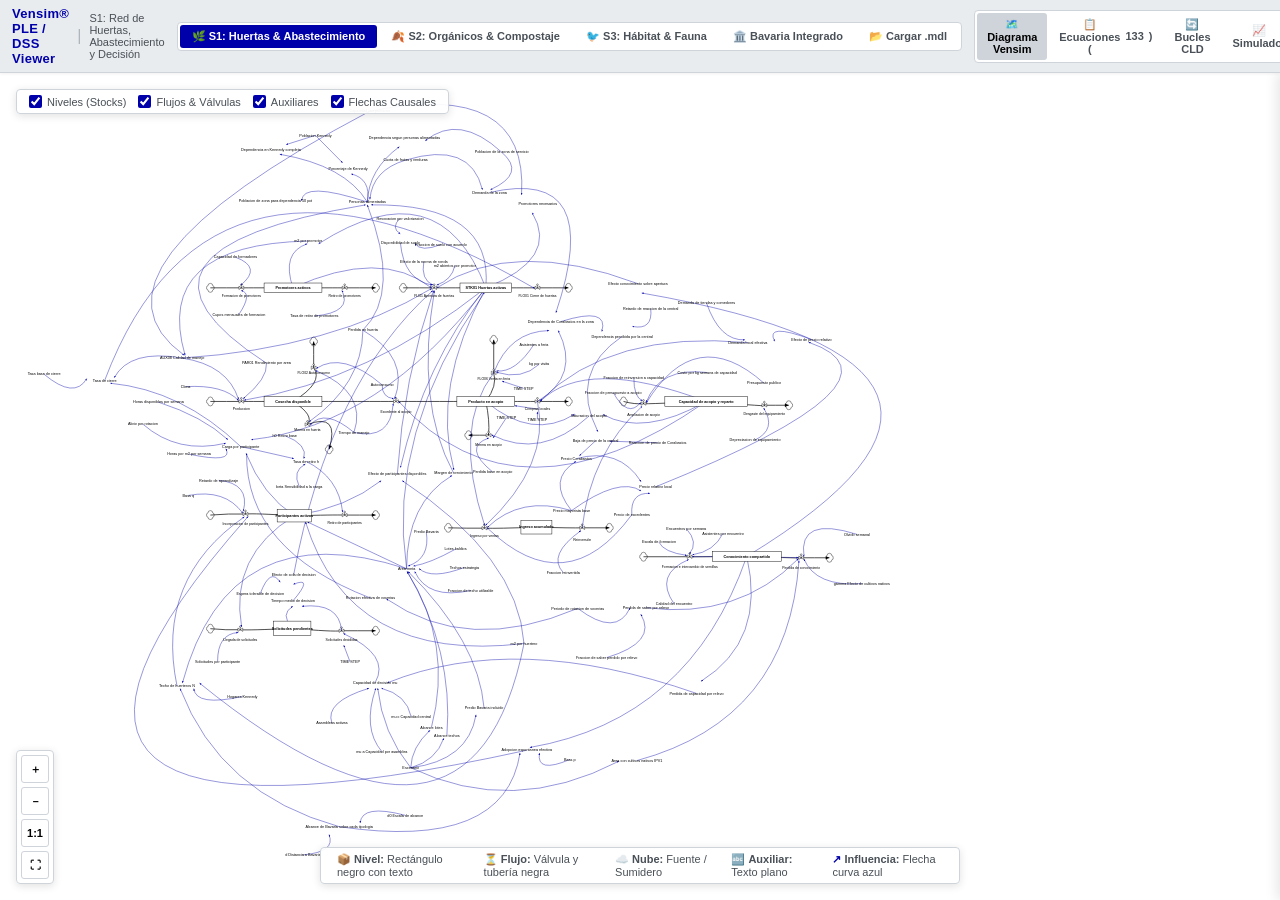
==== commit ac4e99cf: "style: adapta el visor para que sea 100% fiel al aspecto visual oficial de Vensim" ====
--- a/visor_modelos_vensim.html
+++ b/visor_modelos_vensim.html
@@ -3,79 +3,52 @@
 <head>
   <meta charset="UTF-8">
   <meta name="viewport" content="width=device-width, initial-scale=1.0">
-  <title>Visor de Modelos Vensim • Dinámica de Sistemas Kennedy</title>
-  <link rel="icon" href="data:image/svg+xml,<svg xmlns='http://www.w3.org/2000/svg' viewBox='0 0 24 24' fill='%230284c7'><path d='M12 2L2 7l10 5 10-5-10-5zM2 17l10 5 10-5M2 12l10 5 10-5'/></svg>">
+  <title>Vensim® Model Viewer • Dinámica de Sistemas Kennedy</title>
+  <link rel="icon" href="data:image/svg+xml,<svg xmlns='http://www.w3.org/2000/svg' viewBox='0 0 24 24' fill='%230000aa'><rect x='2' y='4' width='20' height='16' rx='2' fill='none' stroke='%230000aa' stroke-width='2'/><path d='M6 12h12M12 6v12' stroke='%230000aa' stroke-width='2'/></svg>">
   <style>
     :root {
-      --bg-app: #0b0f19;
-      --bg-panel: #111827;
-      --bg-card: #1f2937;
-      --bg-card-hover: #374151;
-      --border-color: #374151;
-      --border-accent: #4b5563;
-      --text-main: #f9fafb;
-      --text-muted: #9ca3af;
-      --text-dim: #6b7280;
+      --bg-app: #f1f3f5;
+      --bg-panel: #ffffff;
+      --bg-canvas: #ffffff;
+      --bg-header: #e9ecef;
+      --border-color: #ced4da;
+      --border-dark: #adb5bd;
+      --text-main: #000000;
+      --text-muted: #495057;
+      --text-dim: #868e96;
       
-      --stock-fill: #0c4a6e;
-      --stock-stroke: #38bdf8;
-      --stock-text: #e0f2fe;
+      --vensim-blue: #0000aa;
+      --vensim-blue-hover: #0000ff;
+      --vensim-black: #000000;
+      --vensim-stock-fill: #ffffff;
+      --vensim-stock-stroke: #000000;
       
-      --flow-color: #3b82f6;
-      --flow-text: #bfdbfe;
-      --valve-fill: #1e3a8a;
-      --valve-stroke: #60a5fa;
+      --highlight-in: #008800;
+      --highlight-out: #cc5500;
+      --highlight-sel: #d90429;
+    }
+
+    [data-theme="dark"] {
+      --bg-app: #0f172a;
+      --bg-panel: #1e293b;
+      --bg-canvas: #090d16;
+      --bg-header: #1e293b;
+      --border-color: #334155;
+      --border-dark: #475569;
+      --text-main: #f8fafc;
+      --text-muted: #94a3b8;
+      --text-dim: #64748b;
       
-      --aux-fill: #1e293b;
-      --aux-stroke: #475569;
-      --aux-text: #f1f5f9;
-      
-      --cloud-fill: #334155;
-      --cloud-stroke: #64748b;
-      
-      --arrow-causal: #818cf8;
-      --arrow-flow: #38bdf8;
-      
-      --accent-green: #10b981;
-      --accent-amber: #f59e0b;
-      --accent-rose: #f43f5e;
-      --accent-purple: #a855f7;
-    }
-
-    [data-theme="light"] {
-      --bg-app: #f8fafc;
-      --bg-panel: #ffffff;
-      --bg-card: #f1f5f9;
-      --bg-card-hover: #e2e8f0;
-      --border-color: #cbd5e1;
-      --border-accent: #94a3b8;
-      --text-main: #0f172a;
-      --text-muted: #475569;
-      --text-dim: #94a3b8;
-      
-      --stock-fill: #e0f2fe;
-      --stock-stroke: #0284c7;
-      --stock-text: #0369a1;
-      
-      --flow-color: #2563eb;
-      --flow-text: #1d4ed8;
-      --valve-fill: #dbeafe;
-      --valve-stroke: #2563eb;
-      
-      --aux-fill: #ffffff;
-      --aux-stroke: #cbd5e1;
-      --aux-text: #1e293b;
-      
-      --cloud-fill: #e2e8f0;
-      --cloud-stroke: #94a3b8;
-      
-      --arrow-causal: #6366f1;
-      --arrow-flow: #0284c7;
+      --vensim-blue: #60a5fa;
+      --vensim-blue-hover: #93c5fd;
+      --vensim-black: #e2e8f0;
+      --vensim-stock-fill: #1e293b;
+      --vensim-stock-stroke: #38bdf8;
     }
 
     * { box-sizing: border-box; margin: 0; padding: 0; }
     body {
-      font-family: -apple-system, BlinkMacSystemFont, "Segoe UI", Roboto, "Helvetica Neue", Arial, sans-serif;
+      font-family: Arial, "Helvetica Neue", Helvetica, sans-serif;
       background: var(--bg-app);
       color: var(--text-main);
       height: 100vh;
@@ -85,805 +58,670 @@
       user-select: none;
     }
 
-    /* TOPBAR */
-    #topbar {
-      background: var(--bg-panel);
+    /* VENSIM APPLICATION TOOLBAR */
+    #vensim-toolbar {
+      background: var(--bg-header);
       border-bottom: 1px solid var(--border-color);
-      padding: 8px 16px;
+      padding: 6px 12px;
       display: flex;
       align-items: center;
       justify-content: space-between;
-      gap: 16px;
+      gap: 12px;
       z-index: 50;
       flex-shrink: 0;
-    }
-    .brand-group {
+      box-shadow: 0 1px 3px rgba(0,0,0,0.06);
+    }
+    .brand-section {
       display: flex;
       align-items: center;
-      gap: 10px;
-    }
-    .brand-icon {
-      width: 28px;
-      height: 28px;
-      color: #38bdf8;
-    }
-    .brand-titles h1 {
+      gap: 8px;
+    }
+    .brand-title {
       font-size: 13px;
-      font-weight: 700;
-      letter-spacing: 0.5px;
-      text-transform: uppercase;
-      color: var(--text-main);
-    }
-    .brand-titles p {
-      font-size: 10px;
+      font-weight: bold;
+      color: var(--vensim-blue);
+      letter-spacing: 0.3px;
+    }
+    .brand-subtitle {
+      font-size: 11px;
       color: var(--text-muted);
     }
 
-    /* MODEL TABS */
-    .model-tabs {
+    /* MODEL SELECTOR BUTTONS */
+    .model-pills {
       display: flex;
-      background: var(--bg-app);
-      padding: 3px;
-      border-radius: 8px;
+      background: var(--bg-panel);
       border: 1px solid var(--border-color);
-      gap: 4px;
-    }
-    .model-tab-btn {
+      border-radius: 4px;
+      padding: 2px;
+      gap: 2px;
+    }
+    .model-pill-btn {
       background: transparent;
       border: none;
       color: var(--text-muted);
-      padding: 6px 14px;
+      padding: 5px 12px;
       font-size: 11px;
       font-weight: 600;
-      border-radius: 6px;
+      border-radius: 3px;
       cursor: pointer;
       display: flex;
       align-items: center;
-      gap: 6px;
-      transition: all 0.15s ease;
+      gap: 5px;
+      transition: all 0.15s;
       white-space: nowrap;
     }
-    .model-tab-btn:hover {
+    .model-pill-btn:hover {
       color: var(--text-main);
-      background: var(--bg-card);
-    }
-    .model-tab-btn.active {
-      background: #0284c7;
+      background: rgba(0,0,0,0.05);
+    }
+    .model-pill-btn.active {
+      background: var(--vensim-blue);
       color: #ffffff;
-      box-shadow: 0 1px 3px rgba(0,0,0,0.3);
-    }
-
-    /* VIEW MODE TABS */
-    .view-mode-tabs {
+    }
+
+    /* VIEW MODE BUTTONS */
+    .view-pills {
       display: flex;
-      background: var(--bg-app);
-      padding: 3px;
-      border-radius: 8px;
+      background: var(--bg-panel);
       border: 1px solid var(--border-color);
-      gap: 4px;
-    }
-    .view-tab-btn {
+      border-radius: 4px;
+      padding: 2px;
+      gap: 2px;
+    }
+    .view-pill-btn {
       background: transparent;
       border: none;
       color: var(--text-muted);
-      padding: 6px 12px;
+      padding: 5px 10px;
       font-size: 11px;
       font-weight: 600;
-      border-radius: 6px;
+      border-radius: 3px;
       cursor: pointer;
       display: flex;
       align-items: center;
-      gap: 6px;
-      transition: all 0.15s ease;
-    }
-    .view-tab-btn:hover {
+      gap: 5px;
+      transition: all 0.15s;
+    }
+    .view-pill-btn:hover {
       color: var(--text-main);
-      background: var(--bg-card);
-    }
-    .view-tab-btn.active {
-      background: var(--bg-card);
+      background: rgba(0,0,0,0.05);
+    }
+    .view-pill-btn.active {
+      background: var(--border-color);
       color: var(--text-main);
-      border: 1px solid var(--border-accent);
-    }
-
-    .top-actions {
+    }
+
+    .tools-right {
       display: flex;
       align-items: center;
       gap: 8px;
     }
-    .search-container {
+    .search-wrap {
       position: relative;
-      width: 220px;
-    }
-    .search-input {
+      width: 210px;
+    }
+    .search-box {
       width: 100%;
-      background: var(--bg-app);
+      background: var(--bg-panel);
       border: 1px solid var(--border-color);
-      border-radius: 6px;
-      padding: 6px 10px 6px 28px;
+      border-radius: 3px;
+      padding: 5px 8px 5px 24px;
       font-size: 11px;
       color: var(--text-main);
       outline: none;
     }
-    .search-input:focus {
-      border-color: #38bdf8;
-      box-shadow: 0 0 0 2px rgba(56, 189, 248, 0.2);
-    }
-    .search-icon {
+    .search-box:focus {
+      border-color: var(--vensim-blue);
+      box-shadow: 0 0 0 1px var(--vensim-blue);
+    }
+    .search-ico {
       position: absolute;
-      left: 8px;
+      left: 6px;
       top: 50%;
       transform: translateY(-50%);
-      width: 14px;
-      height: 14px;
+      font-size: 11px;
       color: var(--text-dim);
       pointer-events: none;
     }
-    .search-dropdown {
+    .search-results {
       position: absolute;
       top: 100%;
       left: 0;
       right: 0;
-      margin-top: 4px;
+      margin-top: 3px;
       background: var(--bg-panel);
       border: 1px solid var(--border-color);
-      border-radius: 6px;
-      max-height: 240px;
+      border-radius: 4px;
+      max-height: 250px;
       overflow-y: auto;
       z-index: 100;
-      box-shadow: 0 10px 25px rgba(0,0,0,0.4);
+      box-shadow: 0 8px 20px rgba(0,0,0,0.2);
       display: none;
     }
-    .search-item {
+    .search-res-item {
       padding: 6px 10px;
       font-size: 11px;
       cursor: pointer;
       display: flex;
       align-items: center;
       justify-content: space-between;
-      border-bottom: 1px solid rgba(255,255,255,0.04);
-    }
-    .search-item:hover {
-      background: #0284c7;
+      border-bottom: 1px solid rgba(0,0,0,0.04);
+    }
+    .search-res-item:hover {
+      background: var(--vensim-blue);
       color: #fff;
     }
 
-    .icon-btn {
-      background: var(--bg-app);
+    .btn-tool {
+      background: var(--bg-panel);
       border: 1px solid var(--border-color);
-      color: var(--text-muted);
-      width: 32px;
-      height: 32px;
-      border-radius: 6px;
+      color: var(--text-main);
+      height: 28px;
+      padding: 0 10px;
+      font-size: 11px;
+      font-weight: 600;
+      border-radius: 3px;
       display: flex;
       align-items: center;
       justify-content: center;
+      gap: 4px;
       cursor: pointer;
-      transition: all 0.15s ease;
-    }
-    .icon-btn:hover {
-      color: var(--text-main);
-      border-color: var(--border-accent);
-      background: var(--bg-card);
-    }
-
-    /* MAIN CONTAINER */
-    #main-content {
+      transition: all 0.15s;
+    }
+    .btn-tool:hover {
+      background: #e2e8f0;
+      border-color: var(--border-dark);
+    }
+
+    /* MAIN STAGE */
+    #stage {
       flex: 1;
       position: relative;
       overflow: hidden;
       display: flex;
     }
 
-    /* VIEW CONTAINERS */
-    .view-pane {
+    .stage-pane {
       position: absolute;
       top: 0; left: 0; right: 0; bottom: 0;
       display: none;
     }
-    .view-pane.active {
+    .stage-pane.active {
       display: flex;
     }
 
-    /* DIAGRAM VIEW */
+    /* DIAGRAM CANVAS */
     #pane-diagram {
       width: 100%;
       height: 100%;
       position: relative;
-    }
-    #svg-container {
+      background: var(--bg-canvas);
+    }
+    #svg-diagram {
       width: 100%;
       height: 100%;
       cursor: grab;
-      background-image: radial-gradient(rgba(148, 163, 184, 0.15) 1px, transparent 1px);
-      background-size: 24px 24px;
-    }
-    #svg-container:active {
+      background: var(--bg-canvas);
+    }
+    #svg-diagram:active {
       cursor: grabbing;
     }
 
-    /* FLOATING CONTROLS */
-    .floating-hud {
+    /* FLOATING CANVAS CONTROLS */
+    .canvas-hud {
       position: absolute;
       z-index: 20;
-      background: rgba(17, 24, 39, 0.88);
-      backdrop-filter: blur(8px);
+      background: rgba(255, 255, 255, 0.94);
       border: 1px solid var(--border-color);
-      border-radius: 8px;
-      padding: 6px;
+      border-radius: 4px;
+      padding: 4px;
       display: flex;
-      gap: 6px;
-      box-shadow: 0 4px 12px rgba(0,0,0,0.3);
-    }
-    [data-theme="light"] .floating-hud {
-      background: rgba(255, 255, 255, 0.92);
+      box-shadow: 0 2px 8px rgba(0,0,0,0.12);
+    }
+    [data-theme="dark"] .canvas-hud {
+      background: rgba(30, 41, 59, 0.92);
     }
 
     #hud-zoom {
-      bottom: 20px;
-      left: 20px;
+      bottom: 16px;
+      left: 16px;
       flex-direction: column;
-    }
-    #hud-layers {
-      top: 20px;
-      left: 20px;
+      gap: 4px;
+    }
+    #hud-toggles {
+      top: 16px;
+      left: 16px;
       gap: 12px;
-      padding: 6px 12px;
+      padding: 5px 12px;
       font-size: 11px;
     }
-    .layer-toggle {
+    .hud-toggle-label {
       display: flex;
       align-items: center;
-      gap: 6px;
+      gap: 5px;
       color: var(--text-muted);
       cursor: pointer;
     }
-    .layer-toggle input {
-      accent-color: #0284c7;
+    .hud-toggle-label input {
       cursor: pointer;
+      accent-color: var(--vensim-blue);
     }
 
     #hud-legend {
-      bottom: 20px;
+      bottom: 16px;
       left: 50%;
       transform: translateX(-50%);
-      padding: 6px 16px;
-      gap: 18px;
+      padding: 5px 16px;
+      gap: 16px;
       font-size: 11px;
-      align-items: center;
-    }
-    .legend-item {
-      display: flex;
-      align-items: center;
-      gap: 6px;
       color: var(--text-muted);
     }
-    .legend-sample {
-      display: inline-block;
-      width: 14px;
-      height: 10px;
-      border-radius: 2px;
-    }
-
-    /* RIGHT INSPECTOR PANEL */
-    #inspector-panel {
+
+    /* RIGHT INSPECTOR DOCK */
+    #inspector-dock {
       width: 380px;
       background: var(--bg-panel);
       border-left: 1px solid var(--border-color);
       display: flex;
       flex-direction: column;
       z-index: 30;
-      transition: transform 0.25s cubic-bezier(0.16, 1, 0.3, 1);
-      box-shadow: -4px 0 16px rgba(0,0,0,0.3);
+      transition: transform 0.2s ease;
+      box-shadow: -3px 0 12px rgba(0,0,0,0.1);
       flex-shrink: 0;
     }
-    #inspector-panel.collapsed {
+    #inspector-dock.collapsed {
       transform: translateX(100%);
       position: absolute;
       right: 0; top: 0; bottom: 0;
     }
-    .inspector-header {
-      padding: 12px 16px;
+    .dock-header {
+      padding: 10px 14px;
+      background: var(--bg-header);
       border-bottom: 1px solid var(--border-color);
       display: flex;
       align-items: center;
       justify-content: space-between;
-      gap: 10px;
-    }
-    .inspector-title-wrap {
+      gap: 8px;
+    }
+    .dock-title-group {
       overflow: hidden;
     }
-    .type-badge {
+    .badge-kind {
       display: inline-block;
       padding: 2px 6px;
-      border-radius: 4px;
+      border-radius: 3px;
       font-size: 9px;
-      font-weight: 700;
+      font-weight: bold;
       text-transform: uppercase;
-      letter-spacing: 0.5px;
-      margin-bottom: 4px;
-    }
-    .type-badge.stock { background: #0369a1; color: #e0f2fe; }
-    .type-badge.flow { background: #1d4ed8; color: #dbeafe; }
-    .type-badge.aux { background: #374151; color: #f3f4f6; }
-    .type-badge.constant { background: #854d0e; color: #fef3c7; }
-
-    .inspector-title {
+      margin-bottom: 3px;
+    }
+    .badge-kind.stock { background: #dbeafe; color: #1e40af; border: 1px solid #93c5fd; }
+    .badge-kind.flow { background: #e0e7ff; color: #3730a3; border: 1px solid #c7d2fe; }
+    .badge-kind.aux { background: #f1f5f9; color: #334155; border: 1px solid #cbd5e1; }
+    .badge-kind.constant { background: #fef3c7; color: #92400e; border: 1px solid #fde68a; }
+
+    .dock-name {
       font-size: 13px;
-      font-weight: 700;
+      font-weight: bold;
       color: var(--text-main);
       white-space: nowrap;
       overflow: hidden;
       text-overflow: ellipsis;
     }
-    .inspector-body {
+    .dock-body {
       flex: 1;
       overflow-y: auto;
-      padding: 16px;
+      padding: 14px;
       display: flex;
       flex-direction: column;
-      gap: 16px;
-    }
-    .info-card {
-      background: var(--bg-card);
+      gap: 12px;
+    }
+    .dock-card {
+      background: var(--bg-app);
       border: 1px solid var(--border-color);
-      border-radius: 6px;
-      padding: 10px 12px;
-    }
-    .info-card-label {
+      border-radius: 4px;
+      padding: 8px 10px;
+    }
+    .dock-card-title {
       font-size: 10px;
-      font-weight: 700;
+      font-weight: bold;
       text-transform: uppercase;
       color: var(--text-dim);
-      margin-bottom: 6px;
+      margin-bottom: 4px;
       display: flex;
+      justify-content: space-between;
       align-items: center;
-      justify-content: space-between;
-    }
-    .formula-box {
-      font-family: ui-monospace, SFMono-Regular, Menlo, Monaco, Consolas, monospace;
+    }
+    .formula-display {
+      font-family: Consolas, "Courier New", monospace;
       font-size: 11px;
-      color: #38bdf8;
-      background: rgba(0,0,0,0.25);
-      padding: 8px;
-      border-radius: 4px;
+      color: var(--vensim-blue);
+      background: #ffffff;
+      border: 1px solid var(--border-color);
+      padding: 6px 8px;
+      border-radius: 3px;
       word-break: break-all;
       user-select: text;
     }
-    [data-theme="light"] .formula-box {
-      color: #0369a1;
-      background: #e2e8f0;
-    }
-    .units-tag {
+    [data-theme="dark"] .formula-display {
+      background: #0f172a;
+      color: #38bdf8;
+    }
+    .units-display {
       font-family: monospace;
       font-size: 11px;
-      color: var(--accent-amber);
-      font-weight: 600;
-    }
-    .doc-text {
-      font-size: 11.5px;
-      line-height: 1.5;
+      font-weight: bold;
+      color: #b45309;
+    }
+    .doc-display {
+      font-size: 11px;
+      line-height: 1.45;
       color: var(--text-muted);
       user-select: text;
     }
-    .connections-list {
+    .pills-group {
       display: flex;
       flex-wrap: wrap;
-      gap: 6px;
+      gap: 5px;
       margin-top: 4px;
     }
-    .conn-pill {
+    .conn-tag {
       font-size: 10px;
       background: var(--bg-panel);
       border: 1px solid var(--border-color);
       color: var(--text-main);
-      padding: 3px 8px;
-      border-radius: 4px;
+      padding: 2px 7px;
+      border-radius: 3px;
       cursor: pointer;
       display: flex;
       align-items: center;
       gap: 4px;
-      transition: all 0.15s ease;
-    }
-    .conn-pill:hover {
-      border-color: #38bdf8;
-      background: #0369a1;
-      color: #fff;
-    }
-    .conn-pill.in { border-left: 3px solid var(--accent-green); }
-    .conn-pill.out { border-left: 3px solid var(--accent-amber); }
-
-    .inspector-actions {
+    }
+    .conn-tag:hover {
+      border-color: var(--vensim-blue);
+      color: var(--vensim-blue);
+    }
+    .conn-tag.in { border-left: 3px solid var(--highlight-in); }
+    .conn-tag.out { border-left: 3px solid var(--highlight-out); }
+
+    .dock-actions {
       display: flex;
-      gap: 8px;
-      padding: 12px 16px;
+      gap: 6px;
+      padding: 10px 14px;
       border-top: 1px solid var(--border-color);
-    }
-    .btn-action {
-      flex: 1;
-      padding: 7px;
-      font-size: 11px;
-      font-weight: 600;
-      border-radius: 6px;
-      cursor: pointer;
-      border: 1px solid var(--border-color);
-      background: var(--bg-card);
-      color: var(--text-main);
-      display: flex;
-      align-items: center;
-      justify-content: center;
-      gap: 6px;
-      transition: all 0.15s;
-    }
-    .btn-action:hover {
-      background: var(--bg-card-hover);
-      border-color: var(--border-accent);
-    }
-    .btn-action.primary {
-      background: #0284c7;
-      color: #fff;
-      border-color: #0369a1;
-    }
-    .btn-action.primary:hover {
-      background: #0369a1;
+      background: var(--bg-header);
     }
 
     /* EQUATIONS TABLE VIEW */
     #pane-equations {
       flex-direction: column;
-      padding: 20px;
+      padding: 16px;
       background: var(--bg-app);
       overflow-y: auto;
     }
-    .table-controls {
+    .table-topbar {
       display: flex;
       align-items: center;
       justify-content: space-between;
-      margin-bottom: 16px;
-      gap: 16px;
-    }
-    .filter-pills {
+      margin-bottom: 12px;
+      gap: 12px;
+    }
+    .filter-btn-group {
       display: flex;
-      gap: 6px;
-    }
-    .filter-pill {
+      gap: 4px;
+    }
+    .filter-btn {
       background: var(--bg-panel);
       border: 1px solid var(--border-color);
       color: var(--text-muted);
-      padding: 4px 12px;
+      padding: 4px 10px;
       font-size: 11px;
-      border-radius: 20px;
+      border-radius: 3px;
       cursor: pointer;
-      transition: all 0.15s;
-    }
-    .filter-pill:hover, .filter-pill.active {
-      background: #0284c7;
-      color: #ffffff;
-      border-color: #0284c7;
-    }
-
-    .eq-table-wrap {
+    }
+    .filter-btn:hover, .filter-btn.active {
+      background: var(--vensim-blue);
+      color: #fff;
+      border-color: var(--vensim-blue);
+    }
+    .eq-table-container {
       border: 1px solid var(--border-color);
-      border-radius: 8px;
+      background: var(--bg-panel);
+      border-radius: 4px;
       overflow: hidden;
-      background: var(--bg-panel);
-    }
-    table.eq-table {
+    }
+    table.eq-grid {
       width: 100%;
       border-collapse: collapse;
+      font-size: 11px;
       text-align: left;
-      font-size: 11px;
-    }
-    table.eq-table th {
-      background: var(--bg-card);
-      padding: 10px 14px;
-      font-weight: 700;
+    }
+    table.eq-grid th {
+      background: var(--bg-header);
+      padding: 8px 12px;
+      font-weight: bold;
       color: var(--text-muted);
       border-bottom: 1px solid var(--border-color);
+      font-size: 10px;
       text-transform: uppercase;
-      font-size: 10px;
-      letter-spacing: 0.5px;
-    }
-    table.eq-table td {
-      padding: 10px 14px;
-      border-bottom: 1px solid rgba(255,255,255,0.05);
+    }
+    table.eq-grid td {
+      padding: 8px 12px;
+      border-bottom: 1px solid var(--border-color);
       vertical-align: top;
       color: var(--text-main);
       user-select: text;
     }
-    table.eq-table tr:hover td {
-      background: rgba(2, 132, 199, 0.08);
-    }
-    .td-formula {
-      font-family: monospace;
-      color: #38bdf8;
-      max-width: 320px;
-      word-break: break-all;
-    }
-    [data-theme="light"] .td-formula { color: #0284c7; }
-
-    /* LOOPS VIEW */
+    table.eq-grid tr:hover td {
+      background: rgba(0, 0, 170, 0.04);
+    }
+
+    /* CAUSAL LOOPS VIEW */
     #pane-loops {
-      flex-direction: column;
-      padding: 24px;
-      gap: 20px;
-      overflow-y: auto;
-      background: var(--bg-app);
-    }
-    .loops-grid {
-      display: grid;
-      grid-template-columns: repeat(auto-fill, minmax(360px, 1fr));
-      gap: 16px;
-    }
-    .loop-card {
-      background: var(--bg-panel);
-      border: 1px solid var(--border-color);
-      border-radius: 8px;
-      padding: 16px;
-      display: flex;
-      flex-direction: column;
-      gap: 10px;
-      position: relative;
-      overflow: hidden;
-    }
-    .loop-card::before {
-      content: '';
-      position: absolute;
-      left: 0; top: 0; bottom: 0;
-      width: 4px;
-    }
-    .loop-card.reinforcing::before { background: var(--accent-amber); }
-    .loop-card.balancing::before { background: var(--accent-green); }
-    
-    .loop-header {
-      display: flex;
-      align-items: center;
-      justify-content: space-between;
-    }
-    .loop-title {
-      font-size: 13px;
-      font-weight: 700;
-      color: var(--text-main);
-    }
-    .loop-polarity {
-      font-size: 10px;
-      font-weight: 800;
-      padding: 2px 8px;
-      border-radius: 4px;
-      text-transform: uppercase;
-    }
-    .loop-polarity.reinforcing { background: rgba(245, 158, 11, 0.2); color: var(--accent-amber); }
-    .loop-polarity.balancing { background: rgba(16, 185, 129, 0.2); color: var(--accent-green); }
-
-    /* SIMULATOR VIEW */
-    #pane-simulator {
       flex-direction: column;
       padding: 20px;
       gap: 16px;
       overflow-y: auto;
       background: var(--bg-app);
     }
-    .sim-layout {
+    .loops-list {
       display: grid;
-      grid-template-columns: 320px 1fr;
-      gap: 20px;
-      flex: 1;
-      min-height: 500px;
-    }
-    .sim-controls-card {
+      grid-template-columns: repeat(auto-fill, minmax(360px, 1fr));
+      gap: 14px;
+    }
+    .loop-card-box {
       background: var(--bg-panel);
       border: 1px solid var(--border-color);
-      border-radius: 8px;
-      padding: 16px;
+      border-left: 4px solid var(--vensim-blue);
+      border-radius: 4px;
+      padding: 14px;
       display: flex;
       flex-direction: column;
+      gap: 8px;
+    }
+    .loop-card-box.balancing { border-left-color: var(--highlight-in); }
+    .loop-card-box.reinforcing { border-left-color: var(--highlight-out); }
+
+    /* SIMULATOR VIEW */
+    #pane-simulator {
+      flex-direction: column;
+      padding: 16px;
       gap: 14px;
-    }
-    .sim-chart-card {
+      overflow-y: auto;
+      background: var(--bg-app);
+    }
+    .sim-grid {
+      display: grid;
+      grid-template-columns: 310px 1fr;
+      gap: 16px;
+      flex: 1;
+      min-height: 480px;
+    }
+    .sim-panel {
       background: var(--bg-panel);
       border: 1px solid var(--border-color);
-      border-radius: 8px;
-      padding: 16px;
+      border-radius: 4px;
+      padding: 14px;
       display: flex;
       flex-direction: column;
-      position: relative;
-    }
-    .sim-slider-group {
-      display: flex;
-      flex-direction: column;
-      gap: 4px;
-    }
-    .sim-slider-label {
+      gap: 12px;
+    }
+
+    /* AUTHENTIC VENSIM SVG ELEMENTS */
+    .v-node {
+      cursor: pointer;
+    }
+    .v-node text {
+      font-family: Arial, "Helvetica Neue", sans-serif;
       font-size: 11px;
-      color: var(--text-muted);
-      display: flex;
-      justify-content: space-between;
-    }
-    .sim-slider {
-      width: 100%;
-      accent-color: #0284c7;
-    }
-
-    /* SVG DIAGRAM STYLES */
-    .svg-node {
-      cursor: pointer;
-      transition: filter 0.15s ease, opacity 0.2s ease;
-    }
-    .svg-node:hover text {
+      fill: var(--vensim-black);
+      pointer-events: none;
+    }
+    .v-node.stock rect {
+      fill: var(--vensim-stock-fill);
+      stroke: var(--vensim-stock-stroke);
+      stroke-width: 1.3;
+    }
+    .v-node.stock text {
       font-weight: bold;
     }
-    .svg-node.stock rect {
-      fill: var(--stock-fill);
-      stroke: var(--stock-stroke);
-      stroke-width: 1.8;
-      rx: 3px;
-    }
-    .svg-node.stock text {
-      fill: var(--stock-text);
-      font-size: 11px;
-      font-weight: 600;
-      font-family: inherit;
-    }
-    .svg-node.aux text {
-      fill: var(--aux-text);
-      font-size: 10.5px;
-      font-family: inherit;
-    }
-    .svg-node.flow-label text {
-      fill: var(--flow-text);
+    .v-node.aux text {
+      font-weight: normal;
+    }
+    .v-node.flow_label text {
       font-size: 10px;
-      font-weight: 500;
-    }
-    .svg-valve polygon {
-      fill: var(--valve-fill);
-      stroke: var(--valve-stroke);
-      stroke-width: 1.5;
-    }
-    .svg-cloud path {
-      fill: var(--cloud-fill);
-      stroke: var(--cloud-stroke);
-      stroke-width: 1.5;
-    }
-    .svg-flow-pipe {
-      stroke: var(--flow-color);
-      stroke-width: 3.5;
-      stroke-linecap: round;
+      font-weight: normal;
+    }
+
+    /* Flow Pipes */
+    .v-flow-pipe {
+      stroke: var(--vensim-black);
+      stroke-width: 2.0;
       fill: none;
     }
-    .svg-causal-arrow {
-      stroke: var(--arrow-causal);
+    .v-valve polygon {
+      fill: var(--vensim-stock-fill);
+      stroke: var(--vensim-stock-stroke);
+      stroke-width: 1.2;
+    }
+    .v-cloud path {
+      fill: var(--vensim-stock-fill);
+      stroke: var(--vensim-stock-stroke);
+      stroke-width: 1.2;
+    }
+
+    /* Causal Arrows: Authentic Vensim Blue */
+    .v-causal-arrow {
+      stroke: var(--vensim-blue);
       stroke-width: 1.2;
       fill: none;
-      transition: stroke 0.2s, stroke-width 0.2s, opacity 0.2s;
-    }
-    .svg-causal-arrow:hover {
-      stroke: #38bdf8;
-      stroke-width: 2.5;
-    }
-
-    /* DIM / HIGHLIGHT STATES */
-    .dimmed {
+      transition: stroke 0.15s, stroke-width 0.15s;
+    }
+    .v-causal-arrow:hover {
+      stroke: var(--vensim-blue-hover);
+      stroke-width: 2.2;
+    }
+
+    /* Highlight States */
+    .v-dimmed {
       opacity: 0.12 !important;
     }
-    .highlight-selected rect {
-      stroke: #ec4899 !important;
-      stroke-width: 3 !important;
-      filter: drop-shadow(0 0 8px #ec4899);
-    }
-    .highlight-selected text {
-      fill: #f472b6 !important;
-      font-weight: bold;
-    }
-    .highlight-in {
-      stroke: var(--accent-green) !important;
-      stroke-width: 2.2 !important;
-      filter: drop-shadow(0 0 5px rgba(16, 185, 129, 0.6));
-    }
-    .highlight-out {
-      stroke: var(--accent-amber) !important;
-      stroke-width: 2.2 !important;
-      filter: drop-shadow(0 0 5px rgba(245, 158, 11, 0.6));
-    }
-
-    /* PULSE ANIMATION */
-    @keyframes pulse-ring {
-      0% { transform: scale(0.95); opacity: 1; }
-      50% { transform: scale(1.15); opacity: 0.7; }
-      100% { transform: scale(0.95); opacity: 1; }
-    }
-    .node-pulse {
-      animation: pulse-ring 1.4s infinite ease-in-out;
+    .v-selected-rect {
+      fill: none;
+      stroke: var(--highlight-sel) !important;
+      stroke-width: 1.8 !important;
+      stroke-dasharray: 4, 3;
+    }
+    .v-highlight-in {
+      stroke: var(--highlight-in) !important;
+      stroke-width: 2.0 !important;
+    }
+    .v-highlight-out {
+      stroke: var(--highlight-out) !important;
+      stroke-width: 2.0 !important;
     }
   </style>
 </head>
-<body data-theme="dark">
-
-  <!-- TOPBAR -->
-  <header id="topbar">
-    <div class="brand-group">
-      <svg class="brand-icon" viewBox="0 0 24 24" fill="none" stroke="currentColor" stroke-width="2">
-        <polygon points="12 2 2 7 12 12 22 7 12 2"/>
-        <polyline points="2 17 12 22 22 17"/>
-        <polyline points="2 12 12 17 22 12"/>
-      </svg>
-      <div class="brand-titles">
-        <h1>VISOR VENSIM • KENNEDY DINÁMICA DE SISTEMAS</h1>
-        <p id="topbar-subtitle">Modelo Territorial Socioecológico • Javeriana</p>
-      </div>
+<body>
+
+  <!-- VENSIM WORKSPACE TOOLBAR -->
+  <header id="vensim-toolbar">
+    <div class="brand-section">
+      <span class="brand-title">Vensim® PLE / DSS Viewer</span>
+      <span style="color:var(--border-dark)">|</span>
+      <span class="brand-subtitle" id="model-subtitle">Kennedy Dinámica de Sistemas</span>
     </div>
 
     <!-- MODEL TABS -->
-    <div class="model-tabs" id="model-tabs">
-      <button class="model-tab-btn active" data-model="s1">
-        <span>🌿</span> S1: Huertas & Abastecimiento
+    <div class="model-pills" id="model-tabs">
+      <button class="model-pill-btn active" data-model="s1">
+        🌿 S1: Huertas & Abastecimiento
       </button>
-      <button class="model-tab-btn" data-model="s2">
-        <span>🍂</span> S2: Orgánicos & Compostaje
+      <button class="model-pill-btn" data-model="s2">
+        🍂 S2: Orgánicos & Compostaje
       </button>
-      <button class="model-tab-btn" data-model="s3">
-        <span>🐦</span> S3: Hábitat & Fauna
+      <button class="model-pill-btn" data-model="s3">
+        🐦 S3: Hábitat & Fauna
       </button>
-      <button class="model-tab-btn" id="btn-upload-mdl" title="Cargar cualquier modelo Vensim .mdl">
-        <span>📂</span> Cargar .mdl
+      <button class="model-pill-btn" id="btn-upload-mdl" title="Cargar otro archivo Vensim (.mdl)">
+        📂 Cargar .mdl
       </button>
       <input type="file" id="file-input-mdl" accept=".mdl" style="display:none;">
     </div>
 
     <!-- VIEW MODE TABS -->
-    <div class="view-mode-tabs" id="view-mode-tabs">
-      <button class="view-tab-btn active" data-view="diagram">
-        <span>🗺️</span> Diagrama
+    <div class="view-pills" id="view-mode-tabs">
+      <button class="view-pill-btn active" data-view="diagram">
+        🗺️ Diagrama Vensim
       </button>
-      <button class="view-tab-btn" data-view="equations">
-        <span>📋</span> Ecuaciones (<span id="count-vars">0</span>)
+      <button class="view-pill-btn" data-view="equations">
+        📋 Ecuaciones (<span id="count-vars">0</span>)
       </button>
-      <button class="view-tab-btn" data-view="loops">
-        <span>🔄</span> Bucles CLD
+      <button class="view-pill-btn" data-view="loops">
+        🔄 Bucles CLD
       </button>
-      <button class="view-tab-btn" data-view="simulator">
-        <span>📈</span> Simulador
+      <button class="view-pill-btn" data-view="simulator">
+        📈 Simulador
       </button>
     </div>
 
-    <!-- SEARCH & ACTIONS -->
-    <div class="top-actions">
-      <div class="search-container">
-        <svg class="search-icon" viewBox="0 0 24 24" fill="none" stroke="currentColor" stroke-width="2">
-          <circle cx="11" cy="11" r="8"/><line x1="21" y1="21" x2="16.65" y2="16.65"/>
-        </svg>
-        <input type="text" id="quick-search" class="search-input" placeholder="Buscar variable..." autocomplete="off">
-        <div id="search-dropdown" class="search-dropdown"></div>
+    <!-- SEARCH & CONTROLS -->
+    <div class="tools-right">
+      <div class="search-wrap">
+        <span class="search-ico">🔍</span>
+        <input type="text" id="quick-search" class="search-box" placeholder="Buscar variable..." autocomplete="off">
+        <div id="search-dropdown" class="search-results"></div>
       </div>
-
-      <button id="btn-theme" class="icon-btn" title="Alternar tema claro/oscuro">🌓</button>
-      <button id="btn-export-svg" class="icon-btn" title="Exportar vista SVG">📷</button>
+      <button id="btn-theme" class="btn-tool" title="Alternar tema claro/oscuro">🌓</button>
+      <button id="btn-export-svg" class="btn-tool" title="Exportar SVG">📷</button>
     </div>
   </header>
 
-  <!-- MAIN VIEWS CONTAINER -->
-  <main id="main-content">
-
-    <!-- 1. PANE: DIAGRAM -->
-    <div id="pane-diagram" class="view-pane active">
-      <svg id="svg-container">
+  <!-- WORKSPACE STAGE -->
+  <main id="stage">
+
+    <!-- 1. DIAGRAM VIEW -->
+    <div id="pane-diagram" class="stage-pane active">
+      <svg id="svg-diagram">
         <defs>
-          <!-- Arrowhead for Causal links -->
-          <marker id="arrow-causal" viewBox="0 0 10 10" refX="8" refY="5" markerWidth="6" markerHeight="6" orient="auto-start-reverse">
-            <path d="M 0 1.5 L 8 5 L 0 8.5 z" fill="var(--arrow-causal)"/>
+          <!-- Classic Vensim Blue Causal Arrowhead -->
+          <marker id="arrow-causal" viewBox="0 0 10 10" refX="7.5" refY="5" markerWidth="6.5" markerHeight="6.5" orient="auto-start-reverse">
+            <path d="M 0 2 L 7.5 5 L 0 8 z" fill="var(--vensim-blue)"/>
           </marker>
-          <marker id="arrow-causal-in" viewBox="0 0 10 10" refX="8" refY="5" markerWidth="6" markerHeight="6" orient="auto-start-reverse">
-            <path d="M 0 1.5 L 8 5 L 0 8.5 z" fill="var(--accent-green)"/>
+          <marker id="arrow-causal-in" viewBox="0 0 10 10" refX="7.5" refY="5" markerWidth="6.5" markerHeight="6.5" orient="auto-start-reverse">
+            <path d="M 0 2 L 7.5 5 L 0 8 z" fill="var(--highlight-in)"/>
           </marker>
-          <marker id="arrow-causal-out" viewBox="0 0 10 10" refX="8" refY="5" markerWidth="6" markerHeight="6" orient="auto-start-reverse">
-            <path d="M 0 1.5 L 8 5 L 0 8.5 z" fill="var(--accent-amber)"/>
+          <marker id="arrow-causal-out" viewBox="0 0 10 10" refX="7.5" refY="5" markerWidth="6.5" markerHeight="6.5" orient="auto-start-reverse">
+            <path d="M 0 2 L 7.5 5 L 0 8 z" fill="var(--highlight-out)"/>
           </marker>
-          <!-- Arrowhead for Flow pipes -->
-          <marker id="arrow-flow" viewBox="0 0 12 12" refX="9" refY="6" markerWidth="8" markerHeight="8" orient="auto-start-reverse">
-            <path d="M 0 2 L 10 6 L 0 10 z" fill="var(--flow-color)"/>
+          <!-- Flow Arrowhead (Black) -->
+          <marker id="arrow-flow" viewBox="0 0 10 10" refX="8" refY="5" markerWidth="7" markerHeight="7" orient="auto-start-reverse">
+            <path d="M 0 1.5 L 8 5 L 0 8.5 z" fill="var(--vensim-black)"/>
           </marker>
         </defs>
-        <!-- Transformable Viewport -->
-        <g id="diagram-viewport">
+
+        <g id="viewport">
           <g id="layer-clouds"></g>
           <g id="layer-flows"></g>
           <g id="layer-valves"></g>
@@ -892,117 +730,117 @@
         </g>
       </svg>
 
-      <!-- FLOATING ZOOM HUD -->
-      <div class="floating-hud" id="hud-zoom">
-        <button id="btn-zoom-in" class="icon-btn" title="Acercar (+)">＋</button>
-        <button id="btn-zoom-out" class="icon-btn" title="Alejar (-)">－</button>
-        <button id="btn-zoom-reset" class="icon-btn" title="Restablecer (100%)">1:1</button>
-        <button id="btn-zoom-fit" class="icon-btn" title="Ajustar todo a pantalla">⛶</button>
+      <!-- ZOOM & FIT HUD -->
+      <div class="canvas-hud" id="hud-zoom">
+        <button id="btn-zoom-in" class="btn-tool" style="width:28px;padding:0;" title="Acercar">＋</button>
+        <button id="btn-zoom-out" class="btn-tool" style="width:28px;padding:0;" title="Alejar">－</button>
+        <button id="btn-zoom-reset" class="btn-tool" style="width:28px;padding:0;" title="1:1">1:1</button>
+        <button id="btn-zoom-fit" class="btn-tool" style="width:28px;padding:0;" title="Ajustar todo a la pantalla">⛶</button>
       </div>
 
-      <!-- FLOATING LAYERS HUD -->
-      <div class="floating-hud" id="hud-layers">
-        <label class="layer-toggle"><input type="checkbox" id="chk-stocks" checked> Stocks (Niveles)</label>
-        <label class="layer-toggle"><input type="checkbox" id="chk-flows" checked> Flujos & Válvulas</label>
-        <label class="layer-toggle"><input type="checkbox" id="chk-aux" checked> Auxiliares</label>
-        <label class="layer-toggle"><input type="checkbox" id="chk-causals" checked> Flechas Causales</label>
+      <!-- LAYER TOGGLES HUD -->
+      <div class="canvas-hud" id="hud-toggles">
+        <label class="hud-toggle-label"><input type="checkbox" id="chk-stocks" checked> Niveles (Stocks)</label>
+        <label class="hud-toggle-label"><input type="checkbox" id="chk-flows" checked> Flujos & Válvulas</label>
+        <label class="hud-toggle-label"><input type="checkbox" id="chk-aux" checked> Auxiliares</label>
+        <label class="hud-toggle-label"><input type="checkbox" id="chk-causals" checked> Flechas Causales</label>
       </div>
 
-      <!-- FLOATING LEGEND -->
-      <div class="floating-hud" id="hud-legend">
-        <div class="legend-item"><span class="legend-sample" style="background:#0284c7;border:1px solid #38bdf8;"></span> Stock (Nivel)</div>
-        <div class="legend-item"><span class="legend-sample" style="background:#2563eb;"></span> Flujo (Rate)</div>
-        <div class="legend-item"><span class="legend-sample" style="background:#475569;"></span> Auxiliar</div>
-        <div class="legend-item"><span class="legend-sample" style="background:#854d0e;"></span> Constante</div>
-        <div class="legend-item"><span style="color:var(--arrow-causal);font-weight:bold;">↗</span> Conector Causal</div>
+      <!-- VENSIM LEGEND HUD -->
+      <div class="canvas-hud" id="hud-legend">
+        <span>📦 <b>Nivel:</b> Rectángulo negro con texto</span>
+        <span>⏳ <b>Flujo:</b> Válvula y tubería negra</span>
+        <span>☁️ <b>Nube:</b> Fuente / Sumidero</span>
+        <span>🔤 <b>Auxiliar:</b> Texto plano</span>
+        <span><b style="color:var(--vensim-blue);">↗</b> <b>Influencia:</b> Flecha curva azul</span>
       </div>
 
-      <!-- RIGHT INSPECTOR PANEL -->
-      <aside id="inspector-panel">
-        <div class="inspector-header">
-          <div class="inspector-title-wrap">
-            <span class="type-badge stock" id="insp-badge">STOCK (NIVEL)</span>
-            <h2 class="inspector-title" id="insp-title">Selecciona una variable</h2>
+      <!-- DOCKABLE INSPECTOR PANEL -->
+      <aside id="inspector-dock">
+        <div class="dock-header">
+          <div class="dock-title-group">
+            <span class="badge-kind stock" id="insp-badge">STOCK (NIVEL)</span>
+            <div class="dock-name" id="insp-title">Selecciona una variable</div>
           </div>
-          <button id="btn-close-inspector" class="icon-btn" title="Cerrar panel">✕</button>
+          <button id="btn-close-dock" class="btn-tool" style="width:24px;padding:0;" title="Cerrar">✕</button>
         </div>
 
-        <div class="inspector-body" id="insp-body">
-          <div class="info-card">
-            <div class="info-card-label">
-              <span>Ecuación / Fórmula Vensim</span>
-              <button id="btn-copy-eq" class="icon-btn" style="width:20px;height:20px;font-size:9px;" title="Copiar">📋</button>
+        <div class="dock-body">
+          <div class="dock-card">
+            <div class="dock-card-title">
+              <span>Ecuación Vensim</span>
+              <button id="btn-copy-eq" class="btn-tool" style="height:20px;font-size:10px;padding:0 6px;">Copiar</button>
             </div>
-            <div class="formula-box" id="insp-formula">--</div>
+            <div class="formula-display" id="insp-formula">--</div>
           </div>
 
-          <div class="info-card" id="card-initval" style="display:none;">
-            <div class="info-card-label">Valor Inicial del Stock</div>
-            <div class="formula-box" id="insp-initval">--</div>
+          <div class="dock-card" id="card-initval" style="display:none;">
+            <div class="dock-card-title">Valor Inicial del Stock</div>
+            <div class="formula-display" id="insp-initval">--</div>
           </div>
 
-          <div class="info-card">
-            <div class="info-card-label">Unidades</div>
-            <div class="units-tag" id="insp-units">--</div>
+          <div class="dock-card">
+            <div class="dock-card-title">Unidades</div>
+            <div class="units-display" id="insp-units">--</div>
           </div>
 
-          <div class="info-card">
-            <div class="info-card-label">Documentación y Bucles</div>
-            <div class="doc-text" id="insp-doc">Haz clic en cualquier nodo del diagrama para ver su ecuación, unidades y dependencias directas.</div>
+          <div class="dock-card">
+            <div class="dock-card-title">Documentación y Bucles</div>
+            <div class="doc-display" id="insp-doc">Haz clic en cualquier variable para inspeccionar su ecuación matemática y dependencias.</div>
           </div>
 
-          <div class="info-card">
-            <div class="info-card-label">De quién depende (Causas / Inflows)</div>
-            <div class="connections-list" id="insp-inputs">
-              <span style="font-size:10px;color:var(--text-dim);">Sin entradas</span>
+          <div class="dock-card">
+            <div class="dock-card-title">Causas Directas (Entradas)</div>
+            <div class="pills-group" id="insp-inputs">
+              <span style="font-size:10px;color:var(--text-dim);">(Variable exógena / Sin entradas)</span>
             </div>
           </div>
 
-          <div class="info-card">
-            <div class="info-card-label">A quién influye (Efectos / Outflows)</div>
-            <div class="connections-list" id="insp-outputs">
-              <span style="font-size:10px;color:var(--text-dim);">Sin salidas</span>
+          <div class="dock-card">
+            <div class="dock-card-title">Efectos Directos (Salidas)</div>
+            <div class="pills-group" id="insp-outputs">
+              <span style="font-size:10px;color:var(--text-dim);">(Sumidero / Sin dependientes directos)</span>
             </div>
           </div>
         </div>
 
-        <div class="inspector-actions">
-          <button id="btn-isolate-subgraph" class="btn-action">
-            <span>🔍</span> Aislar Vecindad
+        <div class="dock-actions">
+          <button id="btn-isolate" class="btn-tool" style="flex:1;">
+            <span>🔍</span> Aislar Subred
           </button>
-          <button id="btn-center-node" class="btn-action primary">
-            <span>🎯</span> Centrar Nodo
+          <button id="btn-center" class="btn-tool" style="flex:1;background:var(--vensim-blue);color:#fff;">
+            <span>🎯</span> Centrar
           </button>
         </div>
       </aside>
     </div>
 
-    <!-- 2. PANE: EQUATIONS TABLE -->
-    <div id="pane-equations" class="view-pane">
-      <div class="table-controls">
-        <div class="filter-pills">
-          <button class="filter-pill active" data-filter="all">Todas (<span id="pill-count-all">0</span>)</button>
-          <button class="filter-pill" data-filter="stock">📦 Niveles (<span id="pill-count-stock">0</span>)</button>
-          <button class="filter-pill" data-filter="flow">🌊 Flujos (<span id="pill-count-flow">0</span>)</button>
-          <button class="filter-pill" data-filter="aux">⚙️ Auxiliares (<span id="pill-count-aux">0</span>)</button>
-          <button class="filter-pill" data-filter="constant">🎛️ Constantes (<span id="pill-count-const">0</span>)</button>
+    <!-- 2. EQUATIONS TABLE VIEW -->
+    <div id="pane-equations" class="stage-pane">
+      <div class="table-topbar">
+        <div class="filter-btn-group">
+          <button class="filter-btn active" data-filter="all">Todas (<span id="pill-count-all">0</span>)</button>
+          <button class="filter-btn" data-filter="stock">📦 Niveles (<span id="pill-count-stock">0</span>)</button>
+          <button class="filter-btn" data-filter="flow">🌊 Flujos (<span id="pill-count-flow">0</span>)</button>
+          <button class="filter-btn" data-filter="aux">⚙️ Auxiliares (<span id="pill-count-aux">0</span>)</button>
+          <button class="filter-btn" data-filter="constant">🎛️ Constantes (<span id="pill-count-const">0</span>)</button>
         </div>
         <div style="display:flex;gap:8px;">
-          <input type="text" id="table-search" class="search-input" placeholder="Filtrar por nombre o unidades..." style="width:260px;">
-          <button id="btn-export-csv" class="btn-action">Exportar CSV</button>
+          <input type="text" id="table-search" class="search-box" placeholder="Filtrar por nombre o unidades..." style="width:240px;">
+          <button id="btn-export-csv" class="btn-tool">Exportar CSV</button>
         </div>
       </div>
 
-      <div class="eq-table-wrap">
-        <table class="eq-table">
+      <div class="eq-table-container">
+        <table class="eq-grid">
           <thead>
             <tr>
               <th style="width:90px;">Tipo</th>
-              <th style="width:220px;">Variable</th>
+              <th style="width:240px;">Variable</th>
               <th>Ecuación / Definición Vensim</th>
               <th style="width:110px;">Unidades</th>
-              <th>Descripción y Bucles</th>
-              <th style="width:80px;text-align:center;">Acción</th>
+              <th>Descripción</th>
+              <th style="width:70px;text-align:center;">Acción</th>
             </tr>
           </thead>
           <tbody id="eq-table-body"></tbody>
@@ -1010,50 +848,48 @@
       </div>
     </div>
 
-    <!-- 3. PANE: CAUSAL LOOPS (CLD) -->
-    <div id="pane-loops" class="view-pane">
+    <!-- 3. CAUSAL LOOPS VIEW -->
+    <div id="pane-loops" class="stage-pane">
       <div>
-        <h2 style="font-size:16px;margin-bottom:4px;" id="loops-main-title">Bucles de Realimentación (Feedback Loops)</h2>
-        <p style="font-size:12px;color:var(--text-muted);" id="loops-main-desc">Estructura causal de refuerzo (R) y balance (B) identificada en el modelo.</p>
+        <h2 style="font-size:15px;margin-bottom:4px;" id="loops-title">Bucles de Realimentación (Feedback Loops)</h2>
+        <p style="font-size:11px;color:var(--text-muted);">Estructura causal de refuerzo (R) y balance (B) del modelo territorial.</p>
       </div>
-      <div class="loops-grid" id="loops-container"></div>
+      <div class="loops-list" id="loops-container"></div>
     </div>
 
-    <!-- 4. PANE: SIMULATOR -->
-    <div id="pane-simulator" class="view-pane">
-      <div class="sim-layout">
-        <div class="sim-controls-card">
-          <h3 style="font-size:13px;font-weight:700;">Parámetros del Escenario</h3>
-          <p style="font-size:11px;color:var(--text-muted);">Ajusta los parámetros para correr la simulación numérica (Euler).</p>
-          
-          <div id="sim-sliders-container" style="display:flex;flex-direction:column;gap:12px;"></div>
-
-          <div style="margin-top:auto;display:flex;flex-direction:column;gap:8px;">
-            <button id="btn-run-sim" class="btn-action primary" style="padding:10px;">
+    <!-- 4. SIMULATOR VIEW -->
+    <div id="pane-simulator" class="stage-pane">
+      <div class="sim-grid">
+        <div class="sim-panel">
+          <h3 style="font-size:12px;font-weight:bold;">Parámetros del Escenario</h3>
+          <p style="font-size:11px;color:var(--text-muted);">Ajusta los sliders para correr la integración numérica (Euler).</p>
+          <div id="sim-sliders-container" style="display:flex;flex-direction:column;gap:12px;margin-top:6px;"></div>
+          <div style="margin-top:auto;display:flex;flex-direction:column;gap:6px;">
+            <button id="btn-run-sim" class="btn-tool" style="background:var(--vensim-blue);color:#fff;padding:8px;">
               <span>▶</span> Ejecutar Simulación
             </button>
-            <button id="btn-reset-sim" class="btn-action">
-              <span>↺</span> Restaurar Valores Iniciales
+            <button id="btn-reset-sim" class="btn-tool">
+              <span>↺</span> Restaurar Valores
             </button>
           </div>
         </div>
 
-        <div class="sim-chart-card">
-          <div style="display:flex;justify-content:space-between;align-items:center;margin-bottom:12px;">
+        <div class="sim-panel" style="position:relative;">
+          <div style="display:flex;justify-content:space-between;align-items:center;margin-bottom:8px;">
             <div>
-              <h3 style="font-size:13px;font-weight:700;" id="sim-chart-title">Trayectoria Temporal de Stocks</h3>
-              <p style="font-size:11px;color:var(--text-muted);" id="sim-chart-subtitle">Evolución en el tiempo (Euler Integration)</p>
+              <h3 style="font-size:12px;font-weight:bold;" id="sim-chart-title">Trayectoria Temporal de Stocks</h3>
+              <p style="font-size:11px;color:var(--text-muted);">Simulación Euler en tiempo continuo</p>
             </div>
             <div id="chart-legend" style="display:flex;gap:12px;font-size:11px;"></div>
           </div>
-          <canvas id="sim-canvas" style="width:100%;flex:1;border-radius:4px;background:rgba(0,0,0,0.15);"></canvas>
+          <canvas id="sim-canvas" style="width:100%;flex:1;background:#fafafa;border:1px solid var(--border-color);border-radius:3px;"></canvas>
         </div>
       </div>
     </div>
 
   </main>
 
-  <!-- EMBEDDED MDL FILES -->
+  <!-- EMBEDDED RAW MDL MODELS -->
   <script type="text/plain" id="mdl-data-s1">
 {UTF-8}
 STK01 Huertas activas  = A FUNCTION OF( -Area meta,FLI01 Apertura de huertas) ~~|
@@ -4302,11 +4138,8 @@
 
   </script>
 
-  <!-- VISOR APPLICATION ENGINE -->
+  <!-- VENSIM ENGINE SCRIPT -->
   <script>
-  /**
-   * VISOR VENSIM • PARSER, SVG FORRESTER RENDERER & NUMERICAL ENGINE
-   */
   const MODEL_METADATA = {
     s1: {
       id: 's1',
@@ -4324,8 +4157,7 @@
       sliders: [
         { id: 'area_meta', name: 'Área meta de huertas (m²)', min: 0, max: 300000, step: 10000, def: 125309, unit: 'm²' },
         { id: 'm2_huertero', name: 'm² por huertero', min: 20, max: 100, step: 5, def: 50, unit: 'm²/persona' },
-        { id: 'frac_reinversion', name: 'Fracción de reinversión', min: 0.05, max: 0.50, step: 0.05, def: 0.20, unit: 'Dmnl' },
-        { id: 'costo_acopio', name: 'Costo por kg/sem capacidad', min: 100, max: 1000, step: 50, def: 500, unit: 'COP' }
+        { id: 'frac_reinversion', name: 'Fracción de reinversión', min: 0.05, max: 0.50, step: 0.05, def: 0.20, unit: 'Dmnl' }
       ]
     },
     s2: {
@@ -4341,8 +4173,7 @@
       sliders: [
         { id: 'frac_desviada', name: 'Fracción orgánica desviada', min: 0.01, max: 0.50, step: 0.02, def: 0.15, unit: 'Dmnl' },
         { id: 'capacidad_estacion', name: 'Capacidad estación (t/sem)', min: 10, max: 500, step: 20, def: 150, unit: 't/Week' },
-        { id: 'dosis_compost', name: 'Dosis compost por m²', min: 0.5, max: 5.0, step: 0.5, def: 2.0, unit: 'kg/m²' },
-        { id: 'poblacion_kennedy', name: 'Población Kennedy', min: 500000, max: 1500000, step: 50000, def: 1000000, unit: 'hab' }
+        { id: 'dosis_compost', name: 'Dosis compost por m²', min: 0.5, max: 5.0, step: 0.5, def: 2.0, unit: 'kg/m²' }
       ]
     },
     s3: {
@@ -4359,15 +4190,11 @@
       sliders: [
         { id: 'huertas_borde', name: 'Huertas en ronda de humedal', min: 0, max: 50, step: 2, def: 15, unit: 'huertas' },
         { id: 'norma_ambiental', name: 'Norma ambiental efectiva', min: 0.1, max: 1.0, step: 0.1, def: 0.8, unit: 'Dmnl' },
-        { id: 'medida_antitrampa', name: 'Medidas antitrampa (vidrio/luz)', min: 0.0, max: 1.0, step: 0.1, def: 0.7, unit: 'Dmnl' },
-        { id: 'densidad_arboles', name: 'Densidad de árboles nativos', min: 10, max: 200, step: 10, def: 80, unit: 'árbol/ha' }
+        { id: 'medida_antitrampa', name: 'Medidas antitrampa (vidrio/luz)', min: 0.0, max: 1.0, step: 0.1, def: 0.7, unit: 'Dmnl' }
       ]
     }
   };
 
-  /**
-   * VENSIM PARSER CLASS
-   */
   class VensimParser {
     static parse(rawText) {
       if (!rawText) return null;
@@ -4395,7 +4222,6 @@
         const units = sections[1] ? sections[1].trim() : '';
         const doc = sections[2] ? sections[2].trim() : '';
 
-        // Skip supplementary A FUNCTION OF lines if they are not the main equation
         if (eqPart.includes('A FUNCTION OF') && !eqPart.includes('INTEG(') && !eqPart.includes('=')) continue;
 
         const eqIdx = eqPart.indexOf('=');
@@ -4411,7 +4237,7 @@
           type = 'stock';
           const m = formula.match(/INTEG\s*\((.*),\s*([^)]+)\)/s);
           if (m) initVal = m[2].trim();
-        } else if (name.startsWith('FLI') || name.startsWith('FLO') || name.toLowerCase().includes('flujo') || formula.includes('MIN(') && (name.includes('Apertura') || name.includes('Decididas'))) {
+        } else if (name.startsWith('FLI') || name.startsWith('FLO') || name.toLowerCase().includes('flujo')) {
           type = 'flow';
         } else if (!isNaN(Number(formula))) {
           type = 'constant';
@@ -4440,7 +4266,7 @@
         }
 
         if (line.startsWith('10,')) {
-          // Node: 10, ID, Name, X, Y, W, H, shape, ...
+          // 10, ID, Name, X, Y, W, H, shape, ...
           const p = line.split(',');
           const id = parseInt(p[1], 10);
           const name = p[2] ? p[2].trim() : '';
@@ -4464,17 +4290,17 @@
 
           nodes[id] = { id, name, x, y, w, h, shape, kind, eq, inputs: [], outputs: [] };
         } else if (line.startsWith('11,')) {
-          // Valve: 11, ID, type, X, Y, W, H, ...
+          // 11, ID, type, X, Y, W, H, ...
           const p = line.split(',');
           const id = parseInt(p[1], 10);
           valves[id] = { id, x: parseInt(p[3], 10), y: parseInt(p[4], 10), w: parseInt(p[5], 10), h: parseInt(p[6], 10) };
         } else if (line.startsWith('12,')) {
-          // Cloud: 12, ID, 48, X, Y, W, H, ...
+          // 12, ID, 48, X, Y, W, H, ...
           const p = line.split(',');
           const id = parseInt(p[1], 10);
           clouds[id] = { id, x: parseInt(p[3], 10), y: parseInt(p[4], 10), w: parseInt(p[5], 10), h: parseInt(p[6], 10) };
         } else if (line.startsWith('1,')) {
-          // Connector: 1, arrId, fromId, toId, flag4, flag5, flag6, arrowType, ... |(cx, cy)|
+          // 1, arrId, fromId, toId, flag4, flag5, flag6, arrowType, ... |(cx, cy)|
           const p = line.split(',');
           const arrId = parseInt(p[1], 10);
           const fromId = parseInt(p[2], 10);
@@ -4496,7 +4322,6 @@
         }
       }
 
-      // Link valves to flow labels
       for (const vId in valves) {
         const v = valves[vId];
         const labelNode = nodes[parseInt(vId, 10) + 1];
@@ -4531,9 +4356,6 @@
     }
   }
 
-  /**
-   * APPLICATION STATE & CONTROLLER
-   */
   class AppController {
     constructor() {
       this.currentModelKey = 's1';
@@ -4542,7 +4364,6 @@
       this.selectedNode = null;
       this.isolatedSubtree = false;
 
-      // Transform state for SVG Canvas Pan & Zoom
       this.transform = { x: 0, y: 0, scale: 1.0 };
       this.isDragging = false;
       this.dragStart = { x: 0, y: 0 };
@@ -4577,11 +4398,10 @@
           loops: [],
           sliders: []
         };
-        // Add tab button dynamically if exists
         const btn = document.createElement('button');
-        btn.className = 'model-tab-btn';
+        btn.className = 'model-pill-btn';
         btn.dataset.model = 'bav';
-        btn.innerHTML = '<span>🏛️</span> Bavaria Integrado';
+        btn.innerHTML = '🏛️ Bavaria Integrado';
         btn.onclick = () => this.switchModel('bav');
         document.getElementById('model-tabs').insertBefore(btn, document.getElementById('btn-upload-mdl'));
       }
@@ -4592,19 +4412,17 @@
       this.selectedNode = null;
       this.isolatedSubtree = false;
 
-      // Update active tab buttons
-      document.querySelectorAll('.model-tab-btn').forEach(btn => {
+      document.querySelectorAll('.model-pill-btn').forEach(btn => {
         btn.classList.toggle('active', btn.dataset.model === modelKey);
       });
 
       const meta = MODEL_METADATA[modelKey] || { title: 'Modelo Personalizado' };
-      document.getElementById('topbar-subtitle').textContent = meta.title;
+      document.getElementById('model-subtitle').textContent = meta.title;
 
       const data = this.modelData[modelKey];
       if (!data) return;
 
-      const varCount = Object.keys(data.equations).length;
-      document.getElementById('count-vars').textContent = varCount;
+      document.getElementById('count-vars').textContent = Object.keys(data.equations).length;
 
       this.renderDiagram();
       this.renderEquationsTable();
@@ -4615,10 +4433,10 @@
 
     switchView(viewMode) {
       this.currentViewMode = viewMode;
-      document.querySelectorAll('.view-tab-btn').forEach(btn => {
+      document.querySelectorAll('.view-pill-btn').forEach(btn => {
         btn.classList.toggle('active', btn.dataset.view === viewMode);
       });
-      document.querySelectorAll('.view-pane').forEach(p => p.classList.remove('active'));
+      document.querySelectorAll('.stage-pane').forEach(p => p.classList.remove('active'));
       const activePane = document.getElementById('pane-' + viewMode);
       if (activePane) activePane.classList.add('active');
 
@@ -4630,7 +4448,7 @@
     }
 
     /**
-     * SVG FORRESTER DIAGRAM RENDERER
+     * AUTHENTIC VENSIM SVG RENDERER
      */
     renderDiagram() {
       const data = this.modelData[this.currentModelKey];
@@ -4649,117 +4467,123 @@
       gCausals.innerHTML = '';
       gNodes.innerHTML = '';
 
-      // Helper to find position of any ID (node, valve, cloud)
       const getPos = (id) => {
         if (sketch.nodes[id]) return { x: sketch.nodes[id].x, y: sketch.nodes[id].y, w: sketch.nodes[id].w, h: sketch.nodes[id].h, kind: sketch.nodes[id].kind };
-        if (sketch.valves[id]) return { x: sketch.valves[id].x, y: sketch.valves[id].y, w: 10, h: 10, kind: 'valve' };
-        if (sketch.clouds[id]) return { x: sketch.clouds[id].x, y: sketch.clouds[id].y, w: 14, h: 14, kind: 'cloud' };
+        if (sketch.valves[id]) return { x: sketch.valves[id].x, y: sketch.valves[id].y, w: 8, h: 8, kind: 'valve' };
+        if (sketch.clouds[id]) return { x: sketch.clouds[id].x, y: sketch.clouds[id].y, w: 12, h: 12, kind: 'cloud' };
         return null;
       };
 
-      // 1. Draw Clouds
+      // 1. Vensim Clouds (Sources & Sinks)
       for (const cId in sketch.clouds) {
         const c = sketch.clouds[cId];
         const g = document.createElementNS('http://www.w3.org/2000/svg', 'g');
-        g.setAttribute('class', 'svg-cloud');
+        g.setAttribute('class', 'v-cloud');
         g.setAttribute('transform', `translate(${c.x}, ${c.y})`);
-        g.innerHTML = `<path d="M -12,2 a 7,7 0 0,1 4,-6 a 9,9 0 0,1 15,0 a 7,7 0 0,1 5,6 a 7,7 0 0,1 -5,7 a 9,9 0 0,1 -15,0 a 7,7 0 0,1 -4,-7 z" />`;
+        g.innerHTML = `
+          <path d="M -11,0 
+                   a 5,5 0 0,1 4,-6 
+                   a 7,7 0 0,1 14,0 
+                   a 5,5 0 0,1 4,6 
+                   a 5,5 0 0,1 -4,6 
+                   a 7,7 0 0,1 -14,0 
+                   a 5,5 0 0,1 -4,-6 z" />
+        `;
         gClouds.appendChild(g);
       }
 
-      // 2. Draw Flow Pipes
+      // 2. Vensim Flow Pipes (Solid black lines with arrowheads into stocks)
       for (const f of sketch.flows) {
         const p1 = getPos(f.fromId);
         const p2 = getPos(f.toId);
         if (!p1 || !p2) continue;
 
         const path = document.createElementNS('http://www.w3.org/2000/svg', 'path');
-        path.setAttribute('class', 'svg-flow-pipe');
+        path.setAttribute('class', 'v-flow-pipe');
 
         let d = '';
         if (f.cx !== 0 || f.cy !== 0) {
-          d = `M ${p1.x} ${p1.y} Q ${f.cx} ${f.cy} ${p2.x} ${p2.y}`;
+          // In Vensim, midpoint handle passes through (cx, cy)
+          const cpX = 2 * f.cx - 0.5 * (p1.x + p2.x);
+          const cpY = 2 * f.cy - 0.5 * (p1.y + p2.y);
+          d = `M ${p1.x} ${p1.y} Q ${cpX} ${cpY} ${p2.x} ${p2.y}`;
         } else {
           d = `M ${p1.x} ${p1.y} L ${p2.x} ${p2.y}`;
         }
         path.setAttribute('d', d);
 
-        // Add arrowhead if entering a stock
         if (p2.kind === 'stock' || p2.kind === 'cloud') {
           path.setAttribute('marker-end', 'url(#arrow-flow)');
         }
         gFlows.appendChild(path);
       }
 
-      // 3. Draw Valves
+      // 3. Vensim Valves (Hourglass with tap handle on top)
       for (const vId in sketch.valves) {
         const v = sketch.valves[vId];
         const g = document.createElementNS('http://www.w3.org/2000/svg', 'g');
-        g.setAttribute('class', 'svg-valve');
+        g.setAttribute('class', 'v-valve');
         g.setAttribute('transform', `translate(${v.x}, ${v.y})`);
-        // Bowtie valve shape
         g.innerHTML = `
-          <polygon points="-8,-6 8,6 8,-6 -8,6" />
-          <circle cx="0" cy="0" r="2.5" fill="#38bdf8" />
+          <polygon points="-7,-5 7,5 7,-5 -7,5" />
+          <line x1="0" y1="0" x2="0" y2="-9" stroke="var(--vensim-black)" stroke-width="1.2" />
+          <circle cx="0" cy="-9" r="2.5" fill="var(--vensim-stock-fill)" stroke="var(--vensim-stock-stroke)" stroke-width="1.2" />
         `;
         gValves.appendChild(g);
       }
 
-      // 4. Draw Causal Arrows
+      // 4. Vensim Causal Arrows (Authentic Blue Curves)
       for (const arr of sketch.causals) {
         const p1 = getPos(arr.fromId);
         const p2 = getPos(arr.toId);
         if (!p1 || !p2) continue;
 
         const path = document.createElementNS('http://www.w3.org/2000/svg', 'path');
-        path.setAttribute('class', 'svg-causal-arrow');
+        path.setAttribute('class', 'v-causal-arrow');
         path.dataset.fromId = arr.fromId;
         path.dataset.toId = arr.toId;
 
-        // Clip target point to bounding box of target node for crisp arrowhead
-        const targetPoint = this.clipToBox(p1, p2, p2.w || 30, p2.h || 12);
+        // Clip to bounding box of destination for crisp arrow landing
+        const targetPt = this.clipToBox(p1, p2, p2.w || 25, p2.h || 10);
 
         let d = '';
         if (arr.cx !== 0 || arr.cy !== 0) {
-          d = `M ${p1.x} ${p1.y} Q ${arr.cx} ${arr.cy} ${targetPoint.x} ${targetPoint.y}`;
+          // Quadratic Bézier control point so curve passes directly through (arr.cx, arr.cy)
+          const cpX = 2 * arr.cx - 0.5 * (p1.x + targetPt.x);
+          const cpY = 2 * arr.cy - 0.5 * (p1.y + targetPt.y);
+          d = `M ${p1.x} ${p1.y} Q ${cpX} ${cpY} ${targetPt.x} ${targetPt.y}`;
         } else {
-          d = `M ${p1.x} ${p1.y} L ${targetPoint.x} ${targetPoint.y}`;
+          d = `M ${p1.x} ${p1.y} L ${targetPt.x} ${targetPt.y}`;
         }
         path.setAttribute('d', d);
         path.setAttribute('marker-end', 'url(#arrow-causal)');
         gCausals.appendChild(path);
       }
 
-      // 5. Draw Nodes (Stocks, Aux, Flow Labels)
+      // 5. Vensim Nodes: Stocks (Boxes) and Auxiliaries (Bare floating text)
       for (const nId in sketch.nodes) {
         const n = sketch.nodes[nId];
         const g = document.createElementNS('http://www.w3.org/2000/svg', 'g');
-        g.setAttribute('class', `svg-node ${n.kind}`);
+        g.setAttribute('class', `v-node ${n.kind}`);
         g.id = `node-${n.id}`;
         g.dataset.nodeId = n.id;
         g.dataset.nodeName = n.name;
 
-        const halfW = Math.max(n.w, 24);
-        const halfH = Math.max(n.h, 10);
+        const halfW = Math.max(n.w, 20);
+        const halfH = Math.max(n.h, 8);
 
         if (n.kind === 'stock') {
-          // Stock box with double border header
+          // Vensim Stock: Rectangle with black outline and white fill
           g.innerHTML = `
-            <rect x="${n.x - halfW}" y="${n.y - halfH}" width="${halfW * 2}" height="${halfH * 2}" rx="3" />
-            <line x1="${n.x - halfW}" y1="${n.y - halfH + 4}" x2="${n.x + halfW}" y2="${n.y - halfH + 4}" stroke="rgba(56, 189, 248, 0.4)" stroke-width="1" />
-            <text x="${n.x}" y="${n.y + 4}" text-anchor="middle">${this.escapeXml(n.name)}</text>
-          `;
-        } else if (n.kind === 'flow_label') {
-          // Flow label pill
-          g.innerHTML = `
-            <rect x="${n.x - halfW - 4}" y="${n.y - halfH - 2}" width="${halfW * 2 + 8}" height="${halfH * 2 + 4}" rx="4" fill="var(--bg-card)" opacity="0.85" />
+            <rect class="stock-rect" x="${n.x - halfW}" y="${n.y - halfH}" width="${halfW * 2}" height="${halfH * 2}" />
             <text x="${n.x}" y="${n.y + 3.5}" text-anchor="middle">${this.escapeXml(n.name)}</text>
           `;
         } else {
-          // Aux node / Constant
-          const isConstant = n.kind === 'constant';
+          // Vensim Auxiliary / Flow label: BARE TEXT (no background rect!)
+          // Transparent rect behind text only to enable comfortable click & hover
           g.innerHTML = `
-            <rect x="${n.x - halfW - 2}" y="${n.y - halfH - 1}" width="${halfW * 2 + 4}" height="${halfH * 2 + 2}" rx="4" fill="var(--aux-fill)" stroke="var(--aux-stroke)" stroke-width="${isConstant ? '1.5' : '1'}" stroke-dasharray="${isConstant ? '3,2' : 'none'}" />
+            <rect class="hit-rect" x="${n.x - halfW - 4}" y="${n.y - halfH - 2}" width="${halfW * 2 + 8}" height="${halfH * 2 + 4}" fill="transparent" stroke="none" />
+            <rect class="sel-rect" x="${n.x - halfW - 4}" y="${n.y - halfH - 2}" width="${halfW * 2 + 8}" height="${halfH * 2 + 4}" fill="none" stroke="none" />
             <text x="${n.x}" y="${n.y + 3.5}" text-anchor="middle">${this.escapeXml(n.name)}</text>
           `;
         }
@@ -4788,60 +4612,69 @@
       };
     }
 
-    /**
-     * NODE SELECTION & CAUSAL HIGHLIGHTING
-     */
     selectNode(node) {
       this.selectedNode = node;
       const data = this.modelData[this.currentModelKey];
       if (!data) return;
 
-      // Reset all highlights and dimming
-      document.querySelectorAll('.svg-node').forEach(el => {
-        el.classList.remove('highlight-selected', 'dimmed', 'node-pulse');
+      document.querySelectorAll('.v-node').forEach(el => {
+        el.classList.remove('v-dimmed');
+        const selRect = el.querySelector('.sel-rect');
+        if (selRect) selRect.setAttribute('stroke', 'none');
+        const stockRect = el.querySelector('.stock-rect');
+        if (stockRect) stockRect.setAttribute('stroke', 'var(--vensim-stock-stroke)');
       });
-      document.querySelectorAll('.svg-causal-arrow').forEach(el => {
-        el.classList.remove('highlight-in', 'highlight-out', 'dimmed');
+      document.querySelectorAll('.v-causal-arrow').forEach(el => {
+        el.classList.remove('v-highlight-in', 'v-highlight-out', 'v-dimmed');
         el.setAttribute('marker-end', 'url(#arrow-causal)');
       });
-      document.querySelectorAll('.svg-flow-pipe, .svg-valve, .svg-cloud').forEach(el => {
-        el.classList.remove('dimmed');
+      document.querySelectorAll('.v-flow-pipe, .v-valve, .v-cloud').forEach(el => {
+        el.classList.remove('v-dimmed');
       });
 
       const nodeEl = document.getElementById(`node-${node.id}`);
-      if (nodeEl) nodeEl.classList.add('highlight-selected', 'node-pulse');
-
-      const incomingNodeIds = new Set();
-      const outgoingNodeIds = new Set();
-
-      // Find arrows connected to this node
-      document.querySelectorAll('.svg-causal-arrow').forEach(arrow => {
+      if (nodeEl) {
+        if (node.kind === 'stock') {
+          const r = nodeEl.querySelector('.stock-rect');
+          if (r) r.setAttribute('stroke', 'var(--highlight-sel)');
+        } else {
+          const r = nodeEl.querySelector('.sel-rect');
+          if (r) {
+            r.setAttribute('class', 'sel-rect v-selected-rect');
+            r.setAttribute('stroke', 'var(--highlight-sel)');
+          }
+        }
+      }
+
+      const inNodeIds = new Set();
+      const outNodeIds = new Set();
+
+      document.querySelectorAll('.v-causal-arrow').forEach(arrow => {
         const fromId = parseInt(arrow.dataset.fromId, 10);
         const toId = parseInt(arrow.dataset.toId, 10);
 
         if (toId === node.id) {
-          arrow.classList.add('highlight-in');
+          arrow.classList.add('v-highlight-in');
           arrow.setAttribute('marker-end', 'url(#arrow-causal-in)');
-          incomingNodeIds.add(fromId);
+          inNodeIds.add(fromId);
         } else if (fromId === node.id) {
-          arrow.classList.add('highlight-out');
+          arrow.classList.add('v-highlight-out');
           arrow.setAttribute('marker-end', 'url(#arrow-causal-out)');
-          outgoingNodeIds.add(toId);
+          outNodeIds.add(toId);
         } else if (this.isolatedSubtree) {
-          arrow.classList.add('dimmed');
+          arrow.classList.add('v-dimmed');
         }
       });
 
-      // If isolated view, dim unrelated nodes
       if (this.isolatedSubtree) {
-        document.querySelectorAll('.svg-node').forEach(el => {
+        document.querySelectorAll('.v-node').forEach(el => {
           const nId = parseInt(el.dataset.nodeId, 10);
-          if (nId !== node.id && !incomingNodeIds.has(nId) && !outgoingNodeIds.has(nId)) {
-            el.classList.add('dimmed');
+          if (nId !== node.id && !inNodeIds.has(nId) && !outNodeIds.has(nId)) {
+            el.classList.add('v-dimmed');
           }
         });
-        document.querySelectorAll('.svg-flow-pipe, .svg-valve, .svg-cloud').forEach(el => {
-          el.classList.add('dimmed');
+        document.querySelectorAll('.v-flow-pipe, .v-valve, .v-cloud').forEach(el => {
+          el.classList.add('v-dimmed');
         });
       }
 
@@ -4849,11 +4682,11 @@
     }
 
     updateInspector(node) {
-      const panel = document.getElementById('inspector-panel');
+      const panel = document.getElementById('inspector-dock');
       panel.classList.remove('collapsed');
 
       const badge = document.getElementById('insp-badge');
-      badge.className = `type-badge ${node.kind}`;
+      badge.className = `badge-kind ${node.kind}`;
       badge.textContent = node.kind.toUpperCase();
 
       document.getElementById('insp-title').textContent = node.name;
@@ -4872,42 +4705,40 @@
       document.getElementById('insp-units').textContent = eq.units || 'Dmnl / Sin especificar';
       document.getElementById('insp-doc').textContent = eq.doc || 'Variable del modelo sin comentarios adicionales.';
 
-      // Input causes pills
       const inBox = document.getElementById('insp-inputs');
       inBox.innerHTML = '';
       if (node.inputs && node.inputs.length > 0) {
         for (const inName of node.inputs) {
           const pill = document.createElement('span');
-          pill.className = 'conn-pill in';
+          pill.className = 'conn-tag in';
           pill.textContent = inName;
           pill.onclick = () => this.findAndSelectByName(inName);
           inBox.appendChild(pill);
         }
       } else {
-        inBox.innerHTML = '<span style="font-size:10px;color:var(--text-dim);">(Variable exógena / Fuente inicial)</span>';
+        inBox.innerHTML = '<span style="font-size:10px;color:var(--text-dim);">(Variable exógena / Sin entradas)</span>';
       }
 
-      // Output effects pills
       const outBox = document.getElementById('insp-outputs');
       outBox.innerHTML = '';
       if (node.outputs && node.outputs.length > 0) {
         for (const outName of node.outputs) {
           const pill = document.createElement('span');
-          pill.className = 'conn-pill out';
+          pill.className = 'conn-tag out';
           pill.textContent = outName;
           pill.onclick = () => this.findAndSelectByName(outName);
           outBox.appendChild(pill);
         }
       } else {
-        outBox.innerHTML = '<span style="font-size:10px;color:var(--text-dim);">(Sumidero final / Sin dependientes)</span>';
+        outBox.innerHTML = '<span style="font-size:10px;color:var(--text-dim);">(Sumidero / Sin dependientes)</span>';
       }
     }
 
     closeInspector() {
-      document.getElementById('inspector-panel').classList.add('collapsed');
+      document.getElementById('inspector-dock').classList.add('collapsed');
       this.isolatedSubtree = false;
-      document.querySelectorAll('.dimmed').forEach(el => el.classList.remove('dimmed'));
-      document.querySelectorAll('.highlight-selected, .node-pulse').forEach(el => el.classList.remove('highlight-selected', 'node-pulse'));
+      document.querySelectorAll('.v-dimmed').forEach(el => el.classList.remove('v-dimmed'));
+      document.querySelectorAll('.v-selected-rect').forEach(el => el.setAttribute('stroke', 'none'));
     }
 
     findAndSelectByName(name) {
@@ -4926,7 +4757,7 @@
     }
 
     centerOnPoint(x, y) {
-      const svg = document.getElementById('svg-container');
+      const svg = document.getElementById('svg-diagram');
       const rect = svg.getBoundingClientRect();
       const zoom = Math.max(0.9, this.transform.scale);
       this.transform.scale = zoom;
@@ -4935,9 +4766,6 @@
       this.applyTransform();
     }
 
-    /**
-     * PAN & ZOOM CONTROLS
-     */
     fitToScreen() {
       const data = this.modelData[this.currentModelKey];
       if (!data || !data.sketch) return;
@@ -4957,14 +4785,14 @@
       minX -= pad; maxX += pad;
       minY -= pad; maxY += pad;
 
-      const svg = document.getElementById('svg-container');
+      const svg = document.getElementById('svg-diagram');
       const rect = svg.getBoundingClientRect();
       const w = maxX - minX;
       const h = maxY - minY;
 
       const scaleX = rect.width / w;
       const scaleY = rect.height / h;
-      const scale = Math.min(scaleX, scaleY, 1.4);
+      const scale = Math.min(scaleX, scaleY, 1.35);
 
       this.transform.scale = scale;
       this.transform.x = rect.width / 2 - (minX + w / 2) * scale;
@@ -4982,15 +4810,12 @@
     }
 
     applyTransform() {
-      const vp = document.getElementById('diagram-viewport');
+      const vp = document.getElementById('viewport');
       if (vp) {
         vp.setAttribute('transform', `translate(${this.transform.x}, ${this.transform.y}) scale(${this.transform.scale})`);
       }
     }
 
-    /**
-     * EQUATIONS TABLE VIEW
-     */
     renderEquationsTable() {
       const data = this.modelData[this.currentModelKey];
       if (!data) return;
@@ -5013,13 +4838,13 @@
         tr.dataset.units = (v.units || '').toLowerCase();
 
         tr.innerHTML = `
-          <td><span class="type-badge ${v.type}">${v.type.toUpperCase()}</span></td>
-          <td style="font-weight:600;">${this.escapeXml(v.name)}</td>
-          <td class="td-formula">${this.escapeXml(v.formula)}</td>
-          <td><span class="units-tag">${this.escapeXml(v.units || '-')}</span></td>
-          <td style="color:var(--text-muted);font-size:10.5px;">${this.escapeXml(v.doc || '-')}</td>
+          <td><span class="badge-kind ${v.type}">${v.type.toUpperCase()}</span></td>
+          <td style="font-weight:bold;">${this.escapeXml(v.name)}</td>
+          <td style="font-family:Consolas,monospace;color:var(--vensim-blue);">${this.escapeXml(v.formula)}</td>
+          <td><span class="units-display">${this.escapeXml(v.units || '-')}</span></td>
+          <td style="color:var(--text-muted);">${this.escapeXml(v.doc || '-')}</td>
           <td style="text-align:center;">
-            <button class="btn-action" style="padding:4px 8px;font-size:10px;" title="Ver en Diagrama">📍 Ver</button>
+            <button class="btn-tool" style="padding:2px 6px;height:22px;" title="Ver en Diagrama">📍 Ver</button>
           </td>
         `;
 
@@ -5037,36 +4862,34 @@
       document.getElementById('pill-count-const').textContent = cConst;
     }
 
-    /**
-     * CAUSAL LOOPS (CLD) VIEW
-     */
     renderLoops() {
       const meta = MODEL_METADATA[this.currentModelKey] || { loops: [] };
       const cont = document.getElementById('loops-container');
       cont.innerHTML = '';
 
-      document.getElementById('loops-main-title').textContent = `Bucles de Realimentación • ${meta.title}`;
+      document.getElementById('loops-title').textContent = `Bucles de Realimentación • ${meta.title}`;
 
       if (!meta.loops || meta.loops.length === 0) {
-        cont.innerHTML = '<div style="color:var(--text-dim);font-size:12px;">No hay bucles documentados formalmente en este modelo.</div>';
+        cont.innerHTML = '<div style="color:var(--text-dim);font-size:12px;">No hay bucles documentados en este modelo.</div>';
         return;
       }
 
       for (const loop of meta.loops) {
         const card = document.createElement('div');
-        card.className = `loop-card ${loop.type}`;
+        card.className = `loop-card-box ${loop.type}`;
         card.innerHTML = `
-          <div class="loop-header">
-            <span class="loop-title">${loop.id}: ${this.escapeXml(loop.name)}</span>
-            <span class="loop-polarity ${loop.type}">${loop.type === 'reinforcing' ? 'Refuerzo (R)' : 'Balance (B)'}</span>
+          <div style="display:flex;justify-content:space-between;align-items:center;">
+            <span style="font-size:12px;font-weight:bold;">${loop.id}: ${this.escapeXml(loop.name)}</span>
+            <span style="font-size:10px;font-weight:bold;color:${loop.type === 'reinforcing' ? 'var(--highlight-out)' : 'var(--highlight-in)'}">
+              ${loop.type === 'reinforcing' ? 'Refuerzo (R)' : 'Balance (B)'}
+            </span>
           </div>
-          <div style="font-size:11.5px;color:var(--text-muted);line-height:1.4;">${this.escapeXml(loop.desc)}</div>
-          <div style="font-size:10px;color:var(--text-dim);font-weight:700;text-transform:uppercase;margin-top:4px;">Variables del Bucle:</div>
-          <div class="connections-list">
-            ${loop.vars.map(v => `<span class="conn-pill" style="font-size:9.5px;">${this.escapeXml(v)}</span>`).join('')}
+          <div style="font-size:11px;color:var(--text-muted);line-height:1.4;">${this.escapeXml(loop.desc)}</div>
+          <div class="pills-group">
+            ${loop.vars.map(v => `<span class="conn-tag">${this.escapeXml(v)}</span>`).join('')}
           </div>
-          <button class="btn-action" style="margin-top:8px;padding:6px 10px;">
-            <span>📍</span> Resaltar Bucle en Diagrama
+          <button class="btn-tool" style="margin-top:6px;width:100%;">
+            <span>📍</span> Resaltar en Diagrama
           </button>
         `;
 
@@ -5083,8 +4906,8 @@
       const data = this.modelData[this.currentModelKey];
       if (!data || !data.sketch) return;
 
-      document.querySelectorAll('.svg-node').forEach(el => el.classList.add('dimmed'));
-      document.querySelectorAll('.svg-causal-arrow').forEach(el => el.classList.add('dimmed'));
+      document.querySelectorAll('.v-node').forEach(el => el.classList.add('v-dimmed'));
+      document.querySelectorAll('.v-causal-arrow').forEach(el => el.classList.add('v-dimmed'));
 
       const loopNames = loop.vars.map(v => v.toLowerCase());
       const matchedNodeIds = [];
@@ -5094,26 +4917,20 @@
         if (loopNames.includes(n.name.toLowerCase())) {
           matchedNodeIds.push(n.id);
           const el = document.getElementById(`node-${n.id}`);
-          if (el) {
-            el.classList.remove('dimmed');
-            el.classList.add('node-pulse');
-          }
+          if (el) el.classList.remove('v-dimmed');
         }
       }
 
-      document.querySelectorAll('.svg-causal-arrow').forEach(arr => {
+      document.querySelectorAll('.v-causal-arrow').forEach(arr => {
         const fId = parseInt(arr.dataset.fromId, 10);
         const tId = parseInt(arr.dataset.toId, 10);
         if (matchedNodeIds.includes(fId) && matchedNodeIds.includes(tId)) {
-          arr.classList.remove('dimmed');
-          arr.classList.add('highlight-in');
+          arr.classList.remove('v-dimmed');
+          arr.classList.add('v-highlight-in');
         }
       });
     }
 
-    /**
-     * NUMERICAL SIMULATOR ENGINE (Euler Integration)
-     */
     initSimulator() {
       const meta = MODEL_METADATA[this.currentModelKey] || { sliders: [] };
       const cont = document.getElementById('sim-sliders-container');
@@ -5121,13 +4938,15 @@
 
       for (const s of meta.sliders) {
         const div = document.createElement('div');
-        div.className = 'sim-slider-group';
+        div.style.display = 'flex';
+        div.style.flexDirection = 'column';
+        div.style.gap = '3px';
         div.innerHTML = `
-          <div class="sim-slider-label">
+          <div style="font-size:11px;display:flex;justify-content:space-between;">
             <span>${this.escapeXml(s.name)}</span>
-            <span id="lbl-${s.id}" style="font-weight:700;color:#38bdf8;">${s.def} ${s.unit}</span>
+            <span id="lbl-${s.id}" style="font-weight:bold;color:var(--vensim-blue);">${s.def} ${s.unit}</span>
           </div>
-          <input type="range" id="slider-${s.id}" class="sim-slider" min="${s.min}" max="${s.max}" step="${s.step}" value="${s.def}">
+          <input type="range" id="slider-${s.id}" style="width:100%;accent-color:var(--vensim-blue);" min="${s.min}" max="${s.max}" step="${s.step}" value="${s.def}">
         `;
 
         div.querySelector('input').oninput = (e) => {
@@ -5148,7 +4967,6 @@
       const timePoints = [];
       for (let i = 0; i <= steps; i++) timePoints.push(i * dt);
 
-      // Simulation outputs per model
       let series = [];
 
       if (key === 's1') {
@@ -5158,40 +4976,31 @@
 
         let huertas = 0.02 * areaMeta;
         let acopio = 100;
-        let ingreso = 100000;
         let participantes = huertas / m2Huertero;
 
         const sHuertas = [];
         const sAcopio = [];
-        const sIngreso = [];
         const sParticipantes = [];
 
         for (let t of timePoints) {
           sHuertas.push(huertas);
           sAcopio.push(acopio);
-          sIngreso.push(ingreso / 1000); // en miles de COP
           sParticipantes.push(participantes);
 
           const apertura = Math.max(0, (areaMeta - huertas) * 0.035);
           const cierre = huertas * 0.008;
           huertas += (apertura - cierre) * dt;
 
-          const produccion = huertas * 0.12; // kg/sem
-          const excedente = produccion * 0.65;
+          const produccion = huertas * 0.12;
           const compras = Math.min(acopio, 500);
-          acopio += (excedente - compras) * dt;
-
-          const ventasCOP = compras * 3200;
-          const reinv = ventasCOP * fracReinv;
-          ingreso += (ventasCOP - reinv) * dt;
-
+          acopio += (produccion * 0.65 - compras) * dt;
           participantes = huertas / m2Huertero;
         }
 
         series = [
-          { name: 'Huertas activas (m²)', color: '#38bdf8', data: sHuertas },
-          { name: 'Producto en acopio (kg)', color: '#10b981', data: sAcopio },
-          { name: 'Participantes activos', color: '#f59e0b', data: sParticipantes }
+          { name: 'Huertas activas (m²)', color: '#0000aa', data: sHuertas },
+          { name: 'Producto en acopio (kg)', color: '#008800', data: sAcopio },
+          { name: 'Participantes activos', color: '#cc5500', data: sParticipantes }
         ];
       } else if (key === 's2') {
         const fracDesvio = parseFloat(document.getElementById('slider-frac_desviada')?.value || 0.15);
@@ -5210,7 +5019,7 @@
           sCompost.push(compostMaduro);
           sFert.push(fertilidad * 100);
 
-          const genOrg = 2500; // t/semana
+          const genOrg = 2500;
           const recibido = Math.min(genOrg * fracDesvio, capEstacion);
           const procesado = organicosEstacion * 0.35;
           organicosEstacion += (recibido - procesado) * dt;
@@ -5225,9 +5034,9 @@
         }
 
         series = [
-          { name: 'Orgánicos en estación (t)', color: '#f59e0b', data: sOrg },
-          { name: 'Compost maduro (kg)', color: '#10b981', data: sCompost },
-          { name: 'Fertilidad de suelo (%)', color: '#38bdf8', data: sFert }
+          { name: 'Orgánicos en estación (t)', color: '#cc5500', data: sOrg },
+          { name: 'Compost maduro (kg)', color: '#008800', data: sCompost },
+          { name: 'Fertilidad del suelo (%)', color: '#0000aa', data: sFert }
         ];
       } else if (key === 's3') {
         const huertasBorde = parseFloat(document.getElementById('slider-huertas_borde')?.value || 15);
@@ -5235,7 +5044,7 @@
         const antitrampa = parseFloat(document.getElementById('slider-medida_antitrampa')?.value || 0.7);
 
         let presion = 0.40;
-        let ocupacion = 0.50; // fracción parches Levins
+        let ocupacion = 0.50;
         let mortalidad = 0;
 
         const sPresion = [];
@@ -5261,9 +5070,9 @@
         }
 
         series = [
-          { name: 'Presión humedal (%)', color: '#f43f5e', data: sPresion },
-          { name: 'Ocupación de parches aves (%)', color: '#10b981', data: sOcupacion },
-          { name: 'Mortalidad acumulada por trampas', color: '#f59e0b', data: sMortalidad }
+          { name: 'Presión humedal (%)', color: '#d90429', data: sPresion },
+          { name: 'Ocupación aves (%)', color: '#008800', data: sOcupacion },
+          { name: 'Mortalidad por trampas', color: '#cc5500', data: sMortalidad }
         ];
       }
 
@@ -5281,13 +5090,12 @@
 
       const w = rect.width;
       const h = rect.height;
-      const padL = 60, padR = 30, padT = 30, padB = 40;
+      const padL = 50, padR = 25, padT = 25, padB = 35;
       const plotW = w - padL - padR;
       const plotH = h - padT - padB;
 
       ctx.clearRect(0, 0, w, h);
 
-      // Find global max
       let maxY = 1;
       for (const s of series) {
         for (const v of s.data) {
@@ -5296,12 +5104,11 @@
       }
       maxY *= 1.15;
 
-      // Draw Grid
-      ctx.strokeStyle = 'rgba(255, 255, 255, 0.08)';
+      ctx.strokeStyle = '#e9ecef';
       ctx.lineWidth = 1;
       const yTicks = 5;
-      ctx.font = '10px monospace';
-      ctx.fillStyle = '#94a3b8';
+      ctx.font = '10px Arial';
+      ctx.fillStyle = '#6c757d';
 
       for (let i = 0; i <= yTicks; i++) {
         const y = padT + (plotH / yTicks) * i;
@@ -5311,7 +5118,7 @@
         ctx.stroke();
 
         const val = Math.round(maxY - (maxY / yTicks) * i);
-        ctx.fillText(val.toLocaleString(), 10, y + 3);
+        ctx.fillText(val.toLocaleString(), 8, y + 3);
       }
 
       const xTicks = 6;
@@ -5324,13 +5131,12 @@
         ctx.stroke();
 
         const tVal = Math.round((maxT / xTicks) * i);
-        ctx.fillText(`${tVal} ${timeUnit.slice(0,3)}`, x - 12, padT + plotH + 20);
+        ctx.fillText(`${tVal} ${timeUnit.slice(0,3)}`, x - 10, padT + plotH + 18);
       }
 
-      // Draw Series Lines
       for (const s of series) {
         ctx.strokeStyle = s.color;
-        ctx.lineWidth = 2.4;
+        ctx.lineWidth = 2.0;
         ctx.beginPath();
 
         for (let i = 0; i < s.data.length; i++) {
@@ -5342,34 +5148,27 @@
         ctx.stroke();
       }
 
-      // Update Chart Legend HTML
       const leg = document.getElementById('chart-legend');
       leg.innerHTML = series.map(s => `
-        <span style="display:flex;align-items:center;gap:6px;color:#f8fafc;">
-          <span style="display:inline-block;width:12px;height:3px;background:${s.color};border-radius:1px;"></span>
+        <span style="display:flex;align-items:center;gap:5px;">
+          <span style="display:inline-block;width:12px;height:3px;background:${s.color};"></span>
           ${this.escapeXml(s.name)}
         </span>
       `).join('');
     }
 
-    /**
-     * EVENT LISTENERS
-     */
     setupEventListeners() {
-      // Model switcher clicks
-      document.querySelectorAll('.model-tab-btn[data-model]').forEach(btn => {
+      document.querySelectorAll('.model-pill-btn[data-model]').forEach(btn => {
         btn.onclick = () => this.switchModel(btn.dataset.model);
       });
 
-      // View mode clicks
-      document.querySelectorAll('.view-tab-btn[data-view]').forEach(btn => {
+      document.querySelectorAll('.view-pill-btn[data-view]').forEach(btn => {
         btn.onclick = () => this.switchView(btn.dataset.view);
       });
 
-      // SVG Pan & Zoom events
-      const svg = document.getElementById('svg-container');
+      const svg = document.getElementById('svg-diagram');
       svg.addEventListener('mousedown', (e) => {
-        if (e.target.closest('.svg-node')) return;
+        if (e.target.closest('.v-node')) return;
         this.isDragging = true;
         this.dragStart = { x: e.clientX - this.transform.x, y: e.clientY - this.transform.y };
       });
@@ -5392,7 +5191,6 @@
         this.zoomAtPoint(e.clientX - rect.left, e.clientY - rect.top, factor);
       }, { passive: false });
 
-      // HUD Zoom Buttons
       document.getElementById('btn-zoom-in').onclick = () => {
         const rect = svg.getBoundingClientRect();
         this.zoomAtPoint(rect.width / 2, rect.height / 2, 1.25);
@@ -5407,21 +5205,19 @@
       };
       document.getElementById('btn-zoom-fit').onclick = () => this.fitToScreen();
 
-      // Layer Toggles
       document.getElementById('chk-stocks').onchange = (e) => {
-        document.querySelectorAll('.svg-node.stock').forEach(el => el.style.display = e.target.checked ? '' : 'none');
+        document.querySelectorAll('.v-node.stock').forEach(el => el.style.display = e.target.checked ? '' : 'none');
       };
       document.getElementById('chk-flows').onchange = (e) => {
-        document.querySelectorAll('.svg-flow-pipe, .svg-valve, .svg-cloud, .svg-node.flow-label').forEach(el => el.style.display = e.target.checked ? '' : 'none');
+        document.querySelectorAll('.v-flow-pipe, .v-valve, .v-cloud, .v-node.flow_label').forEach(el => el.style.display = e.target.checked ? '' : 'none');
       };
       document.getElementById('chk-aux').onchange = (e) => {
-        document.querySelectorAll('.svg-node.aux, .svg-node.constant').forEach(el => el.style.display = e.target.checked ? '' : 'none');
+        document.querySelectorAll('.v-node.aux, .v-node.constant').forEach(el => el.style.display = e.target.checked ? '' : 'none');
       };
       document.getElementById('chk-causals').onchange = (e) => {
         document.getElementById('layer-causals').style.display = e.target.checked ? '' : 'none';
       };
 
-      // Search Autocomplete
       const searchInput = document.getElementById('quick-search');
       const dropdown = document.getElementById('search-dropdown');
 
@@ -5434,21 +5230,21 @@
         const data = this.modelData[this.currentModelKey];
         if (!data) return;
 
-        const matches = Object.keys(data.equations).filter(n => n.toLowerCase().includes(val)).slice(0, 10);
+        const matches = Object.keys(data.equations).filter(n => n.toLowerCase().includes(val)).slice(0, 12);
         if (matches.length === 0) {
           dropdown.style.display = 'none';
           return;
         }
 
         dropdown.innerHTML = matches.map(m => `
-          <div class="search-item" data-name="${m}">
+          <div class="search-res-item" data-name="${m}">
             <span>${this.escapeXml(m)}</span>
-            <span class="type-badge ${data.equations[m].type}">${data.equations[m].type.slice(0,4)}</span>
+            <span class="badge-kind ${data.equations[m].type}">${data.equations[m].type.slice(0,4)}</span>
           </div>
         `).join('');
         dropdown.style.display = 'block';
 
-        dropdown.querySelectorAll('.search-item').forEach(item => {
+        dropdown.querySelectorAll('.search-res-item').forEach(item => {
           item.onclick = () => {
             searchInput.value = item.dataset.name;
             dropdown.style.display = 'none';
@@ -5458,17 +5254,16 @@
       });
 
       document.addEventListener('click', (e) => {
-        if (!e.target.closest('.search-container')) dropdown.style.display = 'none';
+        if (!e.target.closest('.search-wrap')) dropdown.style.display = 'none';
       });
 
-      // Inspector Actions
-      document.getElementById('btn-close-inspector').onclick = () => this.closeInspector();
-      document.getElementById('btn-isolate-subgraph').onclick = () => {
+      document.getElementById('btn-close-dock').onclick = () => this.closeInspector();
+      document.getElementById('btn-isolate').onclick = () => {
         if (!this.selectedNode) return;
         this.isolatedSubtree = !this.isolatedSubtree;
         this.selectNode(this.selectedNode);
       };
-      document.getElementById('btn-center-node').onclick = () => {
+      document.getElementById('btn-center').onclick = () => {
         if (this.selectedNode) this.centerOnPoint(this.selectedNode.x, this.selectedNode.y);
       };
       document.getElementById('btn-copy-eq').onclick = () => {
@@ -5478,14 +5273,11 @@
         }
       };
 
-      // Theme toggle
       document.getElementById('btn-theme').onclick = () => {
         const isDark = document.body.getAttribute('data-theme') === 'dark';
-        document.body.setAttribute('data-theme', isDark ? 'light' : 'dark');
-        if (this.currentViewMode === 'simulator') this.runSimulation();
+        document.body.setAttribute('data-theme', isDark ? '' : 'dark');
       };
 
-      // Upload Custom MDL File
       const fileInput = document.getElementById('file-input-mdl');
       document.getElementById('btn-upload-mdl').onclick = () => fileInput.click();
       fileInput.onchange = (e) => {
@@ -5506,9 +5298,9 @@
           };
 
           const btn = document.createElement('button');
-          btn.className = 'model-tab-btn active';
+          btn.className = 'model-pill-btn active';
           btn.dataset.model = customKey;
-          btn.innerHTML = `<span>📄</span> ${file.name.slice(0, 18)}...`;
+          btn.innerHTML = `📄 ${file.name.slice(0, 16)}...`;
           btn.onclick = () => this.switchModel(customKey);
           document.getElementById('model-tabs').insertBefore(btn, document.getElementById('btn-upload-mdl'));
 
@@ -5517,10 +5309,9 @@
         reader.readAsText(file, 'UTF-8');
       };
 
-      // Equations Filter Pills
-      document.querySelectorAll('.filter-pill').forEach(pill => {
+      document.querySelectorAll('.filter-btn').forEach(pill => {
         pill.onclick = () => {
-          document.querySelectorAll('.filter-pill').forEach(p => p.classList.remove('active'));
+          document.querySelectorAll('.filter-btn').forEach(p => p.classList.remove('active'));
           pill.classList.add('active');
           const filter = pill.dataset.filter;
           const searchVal = document.getElementById('table-search').value.toLowerCase();
@@ -5533,10 +5324,9 @@
         };
       });
 
-      // Equations Table Search
       document.getElementById('table-search').oninput = (e) => {
         const val = e.target.value.toLowerCase();
-        const activeFilter = document.querySelector('.filter-pill.active')?.dataset.filter || 'all';
+        const activeFilter = document.querySelector('.filter-btn.active')?.dataset.filter || 'all';
         document.querySelectorAll('.eq-row').forEach(row => {
           const matchesType = activeFilter === 'all' || row.dataset.type === activeFilter;
           const matchesText = !val || row.dataset.name.includes(val) || row.dataset.units.includes(val);
@@ -5544,7 +5334,6 @@
         });
       };
 
-      // Export CSV
       document.getElementById('btn-export-csv').onclick = () => {
         const data = this.modelData[this.currentModelKey];
         if (!data) return;
@@ -5560,19 +5349,17 @@
         a.click();
       };
 
-      // Export SVG screenshot
       document.getElementById('btn-export-svg').onclick = () => {
-        const svg = document.getElementById('svg-container');
+        const svg = document.getElementById('svg-diagram');
         const serializer = new XMLSerializer();
         const svgBlob = new Blob([serializer.serializeToString(svg)], { type: 'image/svg+xml;charset=utf-8' });
         const url = URL.createObjectURL(svgBlob);
         const a = document.createElement('a');
         a.href = url;
-        a.download = `Diagrama_${this.currentModelKey}.svg`;
+        a.download = `Vensim_${this.currentModelKey}.svg`;
         a.click();
       };
 
-      // Simulator buttons
       document.getElementById('btn-run-sim').onclick = () => this.runSimulation();
       document.getElementById('btn-reset-sim').onclick = () => {
         this.initSimulator();
@@ -5594,10 +5381,8 @@
     }
   }
 
-  // Initialize on DOM load
-  window.addEventListener('DOMContentLoaded', () => {
-    window.app = new AppController();
-  });
+  // Self start immediately
+  window.app = new AppController();
   </script>
 </body>
 </html>
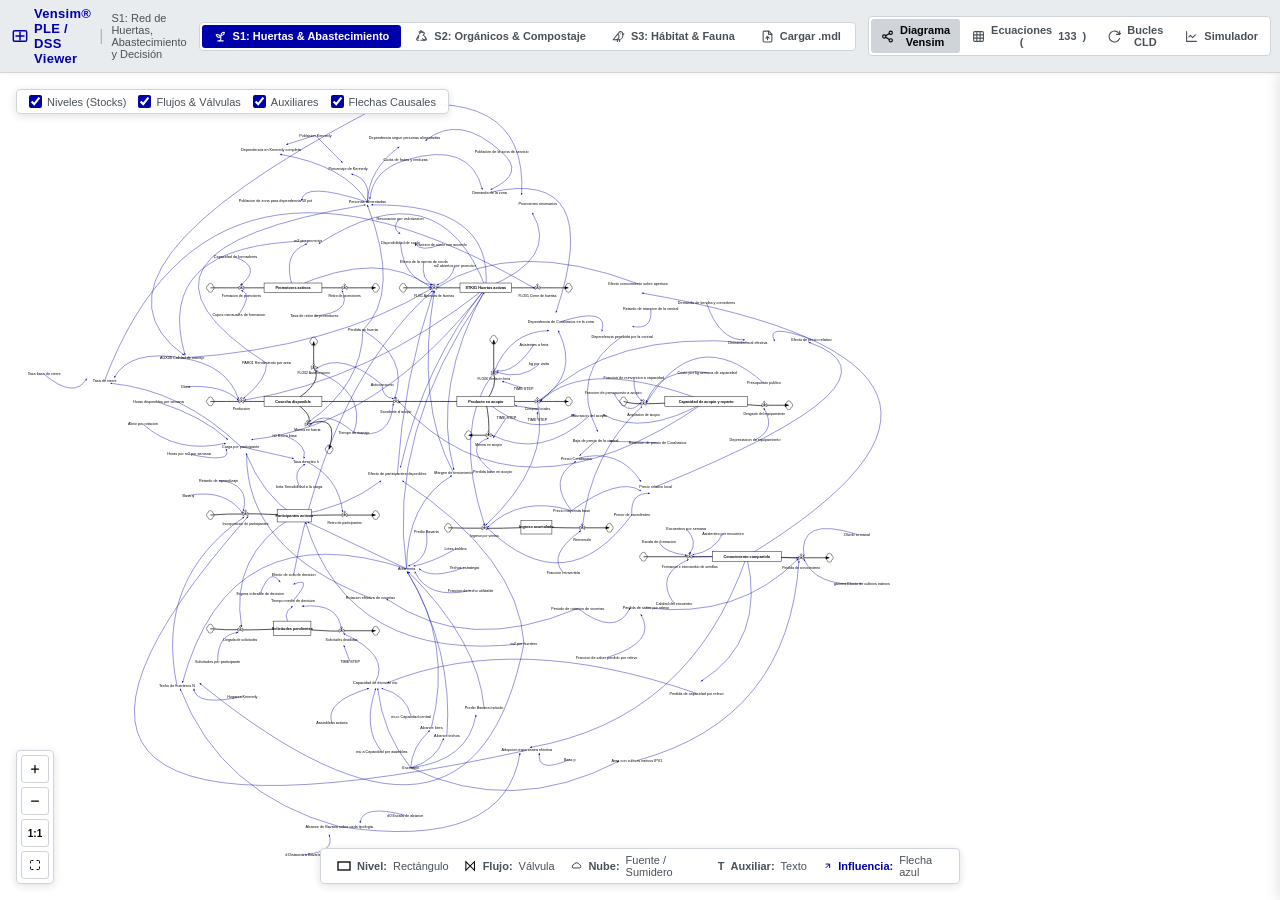
==== commit dc8b742f: "refactor: sustituye emojis por iconos vectoriales SVG limpios y remueve Bavaria Integrado" ====
--- a/visor_modelos_vensim.html
+++ b/visor_modelos_vensim.html
@@ -4,7 +4,7 @@
   <meta charset="UTF-8">
   <meta name="viewport" content="width=device-width, initial-scale=1.0">
   <title>Vensim® Model Viewer • Dinámica de Sistemas Kennedy</title>
-  <link rel="icon" href="data:image/svg+xml,<svg xmlns='http://www.w3.org/2000/svg' viewBox='0 0 24 24' fill='%230000aa'><rect x='2' y='4' width='20' height='16' rx='2' fill='none' stroke='%230000aa' stroke-width='2'/><path d='M6 12h12M12 6v12' stroke='%230000aa' stroke-width='2'/></svg>">
+  <link rel="icon" href="data:image/svg+xml,<svg xmlns='http://www.w3.org/2000/svg' viewBox='0 0 24 24' fill='none' stroke='%230000aa' stroke-width='2'><rect x='2' y='4' width='20' height='16' rx='2'/><path d='M6 12h12M12 6v12'/></svg>">
   <style>
     :root {
       --bg-app: #f1f3f5;
@@ -58,6 +58,14 @@
       user-select: none;
     }
 
+    .svg-ico {
+      display: inline-block;
+      vertical-align: middle;
+      stroke-linecap: round;
+      stroke-linejoin: round;
+      flex-shrink: 0;
+    }
+
     /* VENSIM APPLICATION TOOLBAR */
     #vensim-toolbar {
       background: var(--bg-header);
@@ -81,6 +89,9 @@
       font-weight: bold;
       color: var(--vensim-blue);
       letter-spacing: 0.3px;
+      display: flex;
+      align-items: center;
+      gap: 6px;
     }
     .brand-subtitle {
       font-size: 11px;
@@ -107,7 +118,7 @@
       cursor: pointer;
       display: flex;
       align-items: center;
-      gap: 5px;
+      gap: 6px;
       transition: all 0.15s;
       white-space: nowrap;
     }
@@ -140,7 +151,7 @@
       cursor: pointer;
       display: flex;
       align-items: center;
-      gap: 5px;
+      gap: 6px;
       transition: all 0.15s;
     }
     .view-pill-btn:hover {
@@ -166,7 +177,7 @@
       background: var(--bg-panel);
       border: 1px solid var(--border-color);
       border-radius: 3px;
-      padding: 5px 8px 5px 24px;
+      padding: 5px 8px 5px 26px;
       font-size: 11px;
       color: var(--text-main);
       outline: none;
@@ -177,12 +188,13 @@
     }
     .search-ico {
       position: absolute;
-      left: 6px;
+      left: 7px;
       top: 50%;
       transform: translateY(-50%);
-      font-size: 11px;
       color: var(--text-dim);
       pointer-events: none;
+      display: flex;
+      align-items: center;
     }
     .search-results {
       position: absolute;
@@ -225,7 +237,7 @@
       display: flex;
       align-items: center;
       justify-content: center;
-      gap: 4px;
+      gap: 6px;
       cursor: pointer;
       transition: all 0.15s;
     }
@@ -316,6 +328,13 @@
       gap: 16px;
       font-size: 11px;
       color: var(--text-muted);
+      display: flex;
+      align-items: center;
+    }
+    .legend-entry {
+      display: inline-flex;
+      align-items: center;
+      gap: 6px;
     }
 
     /* RIGHT INSPECTOR DOCK */
@@ -479,6 +498,9 @@
       font-size: 11px;
       border-radius: 3px;
       cursor: pointer;
+      display: flex;
+      align-items: center;
+      gap: 5px;
     }
     .filter-btn:hover, .filter-btn.active {
       background: var(--vensim-blue);
@@ -594,7 +616,6 @@
       font-weight: normal;
     }
 
-    /* Flow Pipes */
     .v-flow-pipe {
       stroke: var(--vensim-black);
       stroke-width: 2.0;
@@ -611,7 +632,6 @@
       stroke-width: 1.2;
     }
 
-    /* Causal Arrows: Authentic Vensim Blue */
     .v-causal-arrow {
       stroke: var(--vensim-blue);
       stroke-width: 1.2;
@@ -623,7 +643,6 @@
       stroke-width: 2.2;
     }
 
-    /* Highlight States */
     .v-dimmed {
       opacity: 0.12 !important;
     }
@@ -648,24 +667,31 @@
   <!-- VENSIM WORKSPACE TOOLBAR -->
   <header id="vensim-toolbar">
     <div class="brand-section">
-      <span class="brand-title">Vensim® PLE / DSS Viewer</span>
+      <span class="brand-title">
+        <svg class="svg-ico" width="16" height="16" viewBox="0 0 24 24" fill="none" stroke="currentColor" stroke-width="2.2"><rect x="2" y="4" width="20" height="16" rx="2"/><path d="M6 12h12M12 6v12"/></svg>
+        Vensim® PLE / DSS Viewer
+      </span>
       <span style="color:var(--border-dark)">|</span>
       <span class="brand-subtitle" id="model-subtitle">Kennedy Dinámica de Sistemas</span>
     </div>
 
-    <!-- MODEL TABS -->
+    <!-- MODEL TABS (ONLY S1, S2, S3) -->
     <div class="model-pills" id="model-tabs">
       <button class="model-pill-btn active" data-model="s1">
-        🌿 S1: Huertas & Abastecimiento
+        <svg class="svg-ico" width="13" height="13" viewBox="0 0 24 24" fill="none" stroke="currentColor" stroke-width="2"><path d="M7 20h10"/><path d="M10 20c5.5-2.5.8-6.4 3-10"/><path d="M9.5 9.4c1.1.8 1.8 2.2 2.3 3.7-2 .4-3.5.4-4.8-.3-1.2-.6-2.3-1.9-3-4.2 2.8-.5 4.4 0 5.5.8z"/><path d="M14.1 6a7 7 0 0 0-1.1 4c1.9-.1 3.3-.6 4.3-1.4 1-1 1.6-2.3 1.7-4.6-2.7.1-4 1-4.9 2z"/></svg>
+        S1: Huertas & Abastecimiento
       </button>
       <button class="model-pill-btn" data-model="s2">
-        🍂 S2: Orgánicos & Compostaje
+        <svg class="svg-ico" width="13" height="13" viewBox="0 0 24 24" fill="none" stroke="currentColor" stroke-width="2"><path d="M7 19H4.815a1.83 1.83 0 0 1-1.57-.881 1.785 1.785 0 0 1-.004-1.784L7.196 9.5"/><path d="M11 19h8.2a1.8 1.8 0 0 0 1.565-.9 1.78 1.78 0 0 0 .005-1.77L17.5 11"/><path d="m14 16 3 3 3-3"/><path d="m8.5 7 1.5-3h5.4a1.8 1.8 0 0 1 1.565.9 1.78 1.78 0 0 1 .005 1.77L15 10"/><path d="m14 4-3-3-3 3"/><path d="m5 16 2-3.5"/></svg>
+        S2: Orgánicos & Compostaje
       </button>
       <button class="model-pill-btn" data-model="s3">
-        🐦 S3: Hábitat & Fauna
+        <svg class="svg-ico" width="13" height="13" viewBox="0 0 24 24" fill="none" stroke="currentColor" stroke-width="2"><path d="M16 7h.01"/><path d="M3.4 18H12a8 8 0 0 0 8-8V7a4 4 0 0 0-7.28-2.3L2 18z"/><path d="m20 7 2 .5-2 .5"/><path d="M10 18v3"/><path d="M14 17.75V21"/><path d="M7 18a6 6 0 0 0 3.84-10.61"/></svg>
+        S3: Hábitat & Fauna
       </button>
       <button class="model-pill-btn" id="btn-upload-mdl" title="Cargar otro archivo Vensim (.mdl)">
-        📂 Cargar .mdl
+        <svg class="svg-ico" width="13" height="13" viewBox="0 0 24 24" fill="none" stroke="currentColor" stroke-width="2"><path d="M14.5 2H6a2 2 0 0 0-2 2v16a2 2 0 0 0 2 2h12a2 2 0 0 0 2-2V7.5L14.5 2z"/><polyline points="14 2 14 8 20 8"/><path d="M12 12v6"/><path d="m9 15 3-3 3 3"/></svg>
+        Cargar .mdl
       </button>
       <input type="file" id="file-input-mdl" accept=".mdl" style="display:none;">
     </div>
@@ -673,28 +699,38 @@
     <!-- VIEW MODE TABS -->
     <div class="view-pills" id="view-mode-tabs">
       <button class="view-pill-btn active" data-view="diagram">
-        🗺️ Diagrama Vensim
+        <svg class="svg-ico" width="13" height="13" viewBox="0 0 24 24" fill="none" stroke="currentColor" stroke-width="2"><circle cx="18" cy="5" r="3"/><circle cx="6" cy="12" r="3"/><circle cx="18" cy="19" r="3"/><line x1="8.59" y1="13.51" x2="15.42" y2="17.49"/><line x1="15.41" y1="6.51" x2="8.59" y2="10.49"/></svg>
+        Diagrama Vensim
       </button>
       <button class="view-pill-btn" data-view="equations">
-        📋 Ecuaciones (<span id="count-vars">0</span>)
+        <svg class="svg-ico" width="13" height="13" viewBox="0 0 24 24" fill="none" stroke="currentColor" stroke-width="2"><rect x="3" y="3" width="18" height="18" rx="2"/><path d="M3 9h18"/><path d="M3 15h18"/><path d="M9 3v18"/><path d="M15 3v18"/></svg>
+        Ecuaciones (<span id="count-vars">0</span>)
       </button>
       <button class="view-pill-btn" data-view="loops">
-        🔄 Bucles CLD
+        <svg class="svg-ico" width="13" height="13" viewBox="0 0 24 24" fill="none" stroke="currentColor" stroke-width="2"><path d="M21.5 2v6h-6"/><path d="M21.34 15.57a10 10 0 1 1-.57-8.38l5.67-1.19"/></svg>
+        Bucles CLD
       </button>
       <button class="view-pill-btn" data-view="simulator">
-        📈 Simulador
+        <svg class="svg-ico" width="13" height="13" viewBox="0 0 24 24" fill="none" stroke="currentColor" stroke-width="2"><path d="M3 3v18h18"/><path d="m19 9-5 5-4-4-3 3"/></svg>
+        Simulador
       </button>
     </div>
 
     <!-- SEARCH & CONTROLS -->
     <div class="tools-right">
       <div class="search-wrap">
-        <span class="search-ico">🔍</span>
+        <span class="search-ico">
+          <svg class="svg-ico" width="12" height="12" viewBox="0 0 24 24" fill="none" stroke="currentColor" stroke-width="2"><circle cx="11" cy="11" r="8"/><path d="m21 21-4.3-4.3"/></svg>
+        </span>
         <input type="text" id="quick-search" class="search-box" placeholder="Buscar variable..." autocomplete="off">
         <div id="search-dropdown" class="search-results"></div>
       </div>
-      <button id="btn-theme" class="btn-tool" title="Alternar tema claro/oscuro">🌓</button>
-      <button id="btn-export-svg" class="btn-tool" title="Exportar SVG">📷</button>
+      <button id="btn-theme" class="btn-tool" title="Alternar tema claro/oscuro">
+        <svg class="svg-ico" width="13" height="13" viewBox="0 0 24 24" fill="none" stroke="currentColor" stroke-width="2"><circle cx="12" cy="12" r="10"/><path d="M12 2a10 10 0 0 1 0 20Z" fill="currentColor"/></svg>
+      </button>
+      <button id="btn-export-svg" class="btn-tool" title="Exportar SVG">
+        <svg class="svg-ico" width="13" height="13" viewBox="0 0 24 24" fill="none" stroke="currentColor" stroke-width="2"><path d="M21 15v4a2 2 0 0 1-2 2H5a2 2 0 0 1-2-2v-4"/><polyline points="7 10 12 15 17 10"/><line x1="12" y1="15" x2="12" y2="3"/></svg>
+      </button>
     </div>
   </header>
 
@@ -705,7 +741,6 @@
     <div id="pane-diagram" class="stage-pane active">
       <svg id="svg-diagram">
         <defs>
-          <!-- Classic Vensim Blue Causal Arrowhead -->
           <marker id="arrow-causal" viewBox="0 0 10 10" refX="7.5" refY="5" markerWidth="6.5" markerHeight="6.5" orient="auto-start-reverse">
             <path d="M 0 2 L 7.5 5 L 0 8 z" fill="var(--vensim-blue)"/>
           </marker>
@@ -715,7 +750,6 @@
           <marker id="arrow-causal-out" viewBox="0 0 10 10" refX="7.5" refY="5" markerWidth="6.5" markerHeight="6.5" orient="auto-start-reverse">
             <path d="M 0 2 L 7.5 5 L 0 8 z" fill="var(--highlight-out)"/>
           </marker>
-          <!-- Flow Arrowhead (Black) -->
           <marker id="arrow-flow" viewBox="0 0 10 10" refX="8" refY="5" markerWidth="7" markerHeight="7" orient="auto-start-reverse">
             <path d="M 0 1.5 L 8 5 L 0 8.5 z" fill="var(--vensim-black)"/>
           </marker>
@@ -732,10 +766,16 @@
 
       <!-- ZOOM & FIT HUD -->
       <div class="canvas-hud" id="hud-zoom">
-        <button id="btn-zoom-in" class="btn-tool" style="width:28px;padding:0;" title="Acercar">＋</button>
-        <button id="btn-zoom-out" class="btn-tool" style="width:28px;padding:0;" title="Alejar">－</button>
-        <button id="btn-zoom-reset" class="btn-tool" style="width:28px;padding:0;" title="1:1">1:1</button>
-        <button id="btn-zoom-fit" class="btn-tool" style="width:28px;padding:0;" title="Ajustar todo a la pantalla">⛶</button>
+        <button id="btn-zoom-in" class="btn-tool" style="width:28px;padding:0;" title="Acercar">
+          <svg class="svg-ico" width="12" height="12" viewBox="0 0 24 24" fill="none" stroke="currentColor" stroke-width="2.5"><line x1="12" y1="5" x2="12" y2="19"/><line x1="5" y1="12" x2="19" y2="12"/></svg>
+        </button>
+        <button id="btn-zoom-out" class="btn-tool" style="width:28px;padding:0;" title="Alejar">
+          <svg class="svg-ico" width="12" height="12" viewBox="0 0 24 24" fill="none" stroke="currentColor" stroke-width="2.5"><line x1="5" y1="12" x2="19" y2="12"/></svg>
+        </button>
+        <button id="btn-zoom-reset" class="btn-tool" style="width:28px;padding:0;font-size:10px;font-weight:bold;" title="1:1">1:1</button>
+        <button id="btn-zoom-fit" class="btn-tool" style="width:28px;padding:0;" title="Ajustar todo a la pantalla">
+          <svg class="svg-ico" width="12" height="12" viewBox="0 0 24 24" fill="none" stroke="currentColor" stroke-width="2"><path d="M8 3H5a2 2 0 0 0-2 2v3m18 0V5a2 2 0 0 0-2-2h-3m0 18h3a2 2 0 0 0 2-2v-3M3 16v3a2 2 0 0 0 2 2h3"/></svg>
+        </button>
       </div>
 
       <!-- LAYER TOGGLES HUD -->
@@ -746,13 +786,28 @@
         <label class="hud-toggle-label"><input type="checkbox" id="chk-causals" checked> Flechas Causales</label>
       </div>
 
-      <!-- VENSIM LEGEND HUD -->
+      <!-- VENSIM LEGEND HUD (PURE SVG) -->
       <div class="canvas-hud" id="hud-legend">
-        <span>📦 <b>Nivel:</b> Rectángulo negro con texto</span>
-        <span>⏳ <b>Flujo:</b> Válvula y tubería negra</span>
-        <span>☁️ <b>Nube:</b> Fuente / Sumidero</span>
-        <span>🔤 <b>Auxiliar:</b> Texto plano</span>
-        <span><b style="color:var(--vensim-blue);">↗</b> <b>Influencia:</b> Flecha curva azul</span>
+        <span class="legend-entry">
+          <svg width="14" height="10" viewBox="0 0 14 10"><rect x="1" y="1" width="12" height="8" fill="#fff" stroke="#000" stroke-width="1.3"/></svg>
+          <b>Nivel:</b> Rectángulo
+        </span>
+        <span class="legend-entry">
+          <svg width="12" height="12" viewBox="0 0 14 14"><polygon points="1,2 11,12 11,2 1,12" fill="#fff" stroke="#000" stroke-width="1.2"/></svg>
+          <b>Flujo:</b> Válvula
+        </span>
+        <span class="legend-entry">
+          <svg width="14" height="10" viewBox="0 0 24 16"><path d="M 4 12 a 4 4 0 0 1 2 -7 a 6 6 0 0 1 11 0 a 4 4 0 0 1 3 4 a 3 3 0 0 1 -3 3 L 4 12 z" fill="#fff" stroke="#000" stroke-width="1.5"/></svg>
+          <b>Nube:</b> Fuente / Sumidero
+        </span>
+        <span class="legend-entry">
+          <span style="font-weight:bold;font-size:11px;font-family:Arial;">T</span>
+          <b>Auxiliar:</b> Texto
+        </span>
+        <span class="legend-entry">
+          <svg width="12" height="12" viewBox="0 0 24 24" fill="none" stroke="#0000aa" stroke-width="2.5"><line x1="7" y1="17" x2="17" y2="7"/><polyline points="7 7 17 7 17 17"/></svg>
+          <b style="color:var(--vensim-blue);">Influencia:</b> Flecha azul
+        </span>
       </div>
 
       <!-- DOCKABLE INSPECTOR PANEL -->
@@ -762,14 +817,19 @@
             <span class="badge-kind stock" id="insp-badge">STOCK (NIVEL)</span>
             <div class="dock-name" id="insp-title">Selecciona una variable</div>
           </div>
-          <button id="btn-close-dock" class="btn-tool" style="width:24px;padding:0;" title="Cerrar">✕</button>
+          <button id="btn-close-dock" class="btn-tool" style="width:24px;padding:0;" title="Cerrar">
+            <svg class="svg-ico" width="10" height="10" viewBox="0 0 24 24" fill="none" stroke="currentColor" stroke-width="2.5"><line x1="18" y1="6" x2="6" y2="18"/><line x1="6" y1="6" x2="18" y2="18"/></svg>
+          </button>
         </div>
 
         <div class="dock-body">
           <div class="dock-card">
             <div class="dock-card-title">
               <span>Ecuación Vensim</span>
-              <button id="btn-copy-eq" class="btn-tool" style="height:20px;font-size:10px;padding:0 6px;">Copiar</button>
+              <button id="btn-copy-eq" class="btn-tool" style="height:20px;font-size:10px;padding:0 6px;">
+                <svg class="svg-ico" width="10" height="10" viewBox="0 0 24 24" fill="none" stroke="currentColor" stroke-width="2"><rect x="9" y="9" width="13" height="13" rx="2" ry="2"/><path d="M5 15H4a2 2 0 0 1-2-2V4a2 2 0 0 1 2-2h9a2 2 0 0 1 2 2v1"/></svg>
+                Copiar
+              </button>
             </div>
             <div class="formula-display" id="insp-formula">--</div>
           </div>
@@ -806,10 +866,12 @@
 
         <div class="dock-actions">
           <button id="btn-isolate" class="btn-tool" style="flex:1;">
-            <span>🔍</span> Aislar Subred
+            <svg class="svg-ico" width="12" height="12" viewBox="0 0 24 24" fill="none" stroke="currentColor" stroke-width="2"><circle cx="11" cy="11" r="8"/><path d="m21 21-4.3-4.3"/></svg>
+            Aislar Subred
           </button>
           <button id="btn-center" class="btn-tool" style="flex:1;background:var(--vensim-blue);color:#fff;">
-            <span>🎯</span> Centrar
+            <svg class="svg-ico" width="12" height="12" viewBox="0 0 24 24" fill="none" stroke="currentColor" stroke-width="2"><circle cx="12" cy="12" r="10"/><line x1="22" y1="12" x2="18" y2="12"/><line x1="6" y1="12" x2="2" y2="12"/><line x1="12" y1="6" x2="12" y2="2"/><line x1="12" y1="22" x2="12" y2="18"/></svg>
+            Centrar
           </button>
         </div>
       </aside>
@@ -820,14 +882,29 @@
       <div class="table-topbar">
         <div class="filter-btn-group">
           <button class="filter-btn active" data-filter="all">Todas (<span id="pill-count-all">0</span>)</button>
-          <button class="filter-btn" data-filter="stock">📦 Niveles (<span id="pill-count-stock">0</span>)</button>
-          <button class="filter-btn" data-filter="flow">🌊 Flujos (<span id="pill-count-flow">0</span>)</button>
-          <button class="filter-btn" data-filter="aux">⚙️ Auxiliares (<span id="pill-count-aux">0</span>)</button>
-          <button class="filter-btn" data-filter="constant">🎛️ Constantes (<span id="pill-count-const">0</span>)</button>
+          <button class="filter-btn" data-filter="stock">
+            <svg class="svg-ico" width="11" height="9" viewBox="0 0 14 10"><rect x="1" y="1" width="12" height="8" fill="none" stroke="currentColor" stroke-width="1.5"/></svg>
+            Niveles (<span id="pill-count-stock">0</span>)
+          </button>
+          <button class="filter-btn" data-filter="flow">
+            <svg class="svg-ico" width="11" height="11" viewBox="0 0 14 14"><polygon points="2,2 12,12 12,2 2,12" fill="none" stroke="currentColor" stroke-width="1.5"/></svg>
+            Flujos (<span id="pill-count-flow">0</span>)
+          </button>
+          <button class="filter-btn" data-filter="aux">
+            <span style="font-weight:bold;font-size:10px;">A</span>
+            Auxiliares (<span id="pill-count-aux">0</span>)
+          </button>
+          <button class="filter-btn" data-filter="constant">
+            <span style="font-weight:bold;font-size:10px;">#</span>
+            Constantes (<span id="pill-count-const">0</span>)
+          </button>
         </div>
         <div style="display:flex;gap:8px;">
           <input type="text" id="table-search" class="search-box" placeholder="Filtrar por nombre o unidades..." style="width:240px;">
-          <button id="btn-export-csv" class="btn-tool">Exportar CSV</button>
+          <button id="btn-export-csv" class="btn-tool">
+            <svg class="svg-ico" width="11" height="11" viewBox="0 0 24 24" fill="none" stroke="currentColor" stroke-width="2"><path d="M21 15v4a2 2 0 0 1-2 2H5a2 2 0 0 1-2-2v-4"/><polyline points="7 10 12 15 17 10"/><line x1="12" y1="15" x2="12" y2="3"/></svg>
+            Exportar CSV
+          </button>
         </div>
       </div>
 
@@ -866,10 +943,12 @@
           <div id="sim-sliders-container" style="display:flex;flex-direction:column;gap:12px;margin-top:6px;"></div>
           <div style="margin-top:auto;display:flex;flex-direction:column;gap:6px;">
             <button id="btn-run-sim" class="btn-tool" style="background:var(--vensim-blue);color:#fff;padding:8px;">
-              <span>▶</span> Ejecutar Simulación
+              <svg class="svg-ico" width="11" height="11" viewBox="0 0 24 24" fill="currentColor"><polygon points="5 3 19 12 5 21 5 3"/></svg>
+              Ejecutar Simulación
             </button>
             <button id="btn-reset-sim" class="btn-tool">
-              <span>↺</span> Restaurar Valores
+              <svg class="svg-ico" width="11" height="11" viewBox="0 0 24 24" fill="none" stroke="currentColor" stroke-width="2"><polyline points="1 4 1 10 7 10"/><path d="M3.51 15a9 9 0 1 0 2.13-9.36L1 10"/></svg>
+              Restaurar Valores
             </button>
           </div>
         </div>
@@ -889,7 +968,7 @@
 
   </main>
 
-  <!-- EMBEDDED RAW MDL MODELS -->
+  <!-- EMBEDDED RAW MDL MODELS (S1, S2, S3) -->
   <script type="text/plain" id="mdl-data-s1">
 {UTF-8}
 STK01 Huertas activas  = A FUNCTION OF( -Area meta,FLI01 Apertura de huertas) ~~|
@@ -3077,1066 +3156,6 @@
 104:Vensim Sans|12||0-0-0|0-0-0|-1--1--1|0-0-255|192-192-192|-1--1--1
 
   </script>
-  <script type="text/plain" id="mdl-data-bav">
-{UTF-8}
-Desgaste del equipamiento  = A FUNCTION OF( Tasa de desgaste del equipamiento) ~~|
-Desgaste del equipamiento = Capacidad de acopio y reparto*Tasa de desgaste del equipamiento
-	~	kg/Month/Month
-	~		|
-
-Merma en acopio  = A FUNCTION OF( Frecuencia de acopio,Frecuencia de acopio de referencia\
-		,Tasa base de merma) ~~|
-Merma en acopio = Producto en acopio*Tasa base de merma*Frecuencia de acopio de referencia\
-		/Frecuencia de acopio
-	~	kg/Month
-	~	Acopiar más seguido reduce la merma. Lo que se daña va a compostaje.
-	|
-
-Compras locales  = A FUNCTION OF( Capacidad efectiva de reparto,Demanda de tiendas y comedores\
-		,Producto en acopio,TIME STEP) ~~|
-Compras locales = MIN(Demanda de tiendas y comedores,MIN(Capacidad efectiva de reparto\
-		,MAX(0,Producto en acopio/TIME STEP
--Merma en acopio)))
-	~	kg/Month
-	~	Lo que compran tiendas y comedores a la red. Limitado por demanda, \
-		capacidad y existencias.
-	|
-
-Maduración  = A FUNCTION OF( Tiempo de maduración) ~~|
-Maduración = Orgánicos en estación de compostaje/Tiempo de maduración
-	~	kg/Month
-	~	Retardo entre orgánicos crudos y compost maduro.
-	|
-
-Agotamiento del suelo  = A FUNCTION OF( Tiempo de agotamiento del suelo) ~~|
-Agotamiento del suelo = Fertilidad del suelo/Tiempo de agotamiento del suelo
-	~	kg/Month
-	~		|
-
-Incorporación de participantes  = A FUNCTION OF( Participación comunitaria,Participantes objetivo\
-		,Tiempo de incorporación) ~~|
-Incorporación de participantes = Participación comunitaria*MAX(0,Participantes objetivo\
-		-Participantes activos)/Tiempo de incorporación
-	~	persona/Month
-	~		|
-
-Sustrato entregado al distrito  = A FUNCTION OF( Distrito biotecnológico activo,Fracción de orgánicos para sustrato\
-		,Tiempo de entrega de sustrato) ~~|
-Sustrato entregado al distrito = Orgánicos en estación de compostaje*Fracción de orgánicos para sustrato\
-		/Tiempo de entrega de sustrato
-*Distrito biotecnológico activo
-	~	kg/Month
-	~		|
-
-Pérdida de conocimiento  = A FUNCTION OF( Tasa de olvido) ~~|
-Pérdida de conocimiento = Conocimiento compartido*Tasa de olvido
-	~	saber/Month
-	~		|
-
-Pérdida de proteína o hongos  = A FUNCTION OF( Tasa de pérdida de hongos) ~~|
-Pérdida de proteína o hongos = Inventario de proteína y hongos*Tasa de pérdida de hongos
-	~	kg/Month
-	~		|
-
-Autoconsumo  = A FUNCTION OF( Fracción de cosecha destinada al autoconsumo,Tiempo de salida de la cosecha\
-		) ~~|
-Autoconsumo = Cosecha disponible/Tiempo de salida de la cosecha*Fracción de cosecha destinada al autoconsumo
-	~	kg/Month
-	~		|
-
-Retiro de promotores  = A FUNCTION OF( Tasa de retiro de promotores) ~~|
-Retiro de promotores = Promotores formados y activos*Tasa de retiro de promotores
-	~	persona/Month
-	~		|
-
-Retiro por desgaste  = A FUNCTION OF( Sobrecarga de participantes,Tasa base de desgaste de participantes\
-		) ~~|
-Retiro por desgaste = Participantes activos*Tasa base de desgaste de participantes*(1\
-		+Sobrecarga de participantes)
-	~	persona/Month
-	~		|
-
-Cierre o abandono de huertas  = A FUNCTION OF( -Factor de apoyo,Tasa base de cierre) ~~|
-Cierre o abandono de huertas = Huertas activas*Tasa base de cierre*(1+(1-Factor de apoyo\
-		))
-	~	huerta/Month
-	~	Cierran más si tienen poco conocimiento y pocos participantes por huerta.
-	|
-
-Compost entregado a huertas  = A FUNCTION OF( Tiempo de entrega de compost) ~~|
-Compost entregado a huertas = Compost maduro/Tiempo de entrega de compost
-	~	kg/Month
-	~		|
-
-Pérdidas en huerta  = A FUNCTION OF( Fracción de pérdidas en huerta,Tiempo de salida de la cosecha\
-		) ~~|
-Pérdidas en huerta = Cosecha disponible/Tiempo de salida de la cosecha*Fracción de pérdidas en huerta
-	~	kg/Month
-	~		|
-
-Venta de proteína de hongos  = A FUNCTION OF( Demanda de proteína de hongos,-Pérdida de proteína o hongos\
-		,TIME STEP) ~~|
-Venta de proteína de hongos = MIN(Demanda de proteína de hongos,MAX(0,Inventario de proteína y hongos\
-		/TIME STEP-Pérdida de proteína o hongos
-))
-	~	kg/Month
-	~		|
-
-Gasto en insumos y reinversión  = A FUNCTION OF( Tiempo de ejecución del gasto) ~~|
-Gasto en insumos y reinversión = Ingreso acumulado por excedentes/Tiempo de ejecución del gasto
-	~	COP/Month
-	~		|
-
-Huertas activas = INTEG(Apertura de huertas-Cierre o abandono de huertas,10)
-	~	huerta
-	~	Huertas en producción. Valor inicial: SUPUESTO.
-	|
-
-Cosecha disponible = INTEG(Producción de las huertas-Autoconsumo-Excedente entregado al acopio\
-		-Pérdidas en huerta,100)
-	~	kg
-	~	Cosecha en la huerta antes de repartirse entre autoconsumo, venta y \
-		pérdidas.
-	|
-
-Producto en acopio = INTEG(Excedente entregado al acopio-Compras locales-Venta directa en feria\
-		-Merma en acopio,50)
-	~	kg
-	~	Excedente recibido por el equipo de acopio y reparto.
-	|
-
-Capacidad de acopio y reparto = INTEG(Ampliación de capacidad de acopio-Desgaste del equipamiento\
-		,250)
-	~	kg/Month
-	~	Kilos por mes que el acopio puede mover. Valor inicial: SUPUESTO.
-	|
-
-Participantes activos = INTEG(Incorporación de participantes-Retiro por desgaste,25)
-	~	persona
-	~	Personas que participan en las huertas y la red.
-	|
-
-Ingreso acumulado por excedentes = INTEG(Ingreso por ventas-Gasto en insumos y reinversión\
-		,0)
-	~	COP
-	~	Fondo de la red: ventas que aún no se han reinvertido.
-	|
-
-Conocimiento compartido = INTEG(Formación e intercambio-Pérdida de conocimiento,30)
-	~	saber
-	~	Índice de saberes (suelo, semillas, compost) circulando en la red. Unidad \
-		ficticia: SUPUESTO.
-	|
-
-Orgánicos en estación de compostaje = INTEG(Orgánicos recibidos+Merma en acopio-Maduración\
-		-Sustrato entregado al distrito,50)
-	~	kg
-	~	Orgánicos crudos. La merma del acopio vuelve aquí.
-	|
-
-Compost maduro = INTEG(Maduración-Compost entregado a huertas,0)
-	~	kg
-	~	Compost listo para entregar. Separado de los orgánicos crudos.
-	|
-
-Fertilidad del suelo = INTEG(Compost entregado a huertas-Agotamiento del suelo,150)
-	~	kg
-	~	Compost acumulado en el suelo de todas las huertas, en kilos equivalentes.
-	|
-
-Inventario de proteína y hongos = INTEG(Cosecha y procesamiento de hongos y proteína\
-		-Venta de proteína de hongos-Pérdida de proteína o hongos,0)
-	~	kg
-	~		|
-
-Presión sobre el humedal = INTEG(Actividad en el borde-Recuperación natural del humedal\
-		,0.1)
-	~	Dmnl
-	~	Índice 0 a 1 o más. Sobre 1 el humedal está en riesgo. Escala: SUPUESTO.
-	|
-
-Promotores formados y activos = INTEG(Formación de promotores en Bavaria-Retiro de promotores\
-		,2)
-	~	persona
-	~		|
-
-Apertura de huertas = (Aperturas espontáneas+Promotores formados y activos*Huertas nuevas por promotor\
-		)*Efecto del ingreso en la apertura*MAX(0,1-Huertas activas/Huertas potenciales)*Freno por humedal
-	~	huerta/Month
-	~	Los promotores formados en Bavaria abren huertas; el ingreso las atrae; el \
-		suelo disponible y el humedal las frenan.
-	|
-
-Producción de las huertas = Huertas activas*Rendimiento por huerta*Efecto de la fertilidad\
-		*Efecto del conocimiento en producción
-	~	kg/Month
-	~	Con cero huertas es cero. Viene de una nube; las huertas la influyen, no \
-		la pierden.
-	|
-
-Excedente entregado al acopio = Cosecha disponible/Tiempo de salida de la cosecha*Fracción de cosecha destinada a la venta
-	~	kg/Month
-	~		|
-
-Venta directa en feria = MIN(Demanda de feria,MAX(0,Producto en acopio/TIME STEP-Merma en acopio\
-		-Compras locales))
-	~	kg/Month
-	~		|
-
-Ampliación de capacidad de acopio = Gasto en insumos y reinversión*Fracción del gasto destinada a capacidad\
-		/Costo de ampliar capacidad
-	~	kg/Month/Month
-	~	Cierra el circuito: lo que se vende se reinvierte en capacidad.
-	|
-
-Ingreso por ventas = (Compras locales+Venta directa en feria)*Precio de venta local+Venta de proteína de hongos\
-		*Precio de la proteína de hongos
-	~	COP/Month
-	~		|
-
-Orgánicos recibidos = Disponibilidad de residuos orgánicos*Frecuencia de recolección\
-		/(Frecuencia de recolección+Frecuencia de media saturación de la recolección)
-	~	kg/Month
-	~	Recolectar más seguido captura más orgánicos, con rendimientos \
-		decrecientes.
-	|
-
-Cosecha y procesamiento de hongos y proteína = Sustrato entregado al distrito*Rendimiento de hongos por kg de sustrato
-	~	kg/Month
-	~	Los hongos dependen del sustrato que llega del compostaje.
-	|
-
-Actividad en el borde = Huertas activas*Fracción de huertas en el borde*Presión por huerta de borde
-	~	1/Month
-	~	Solo las huertas del borde presionan el humedal.
-	|
-
-Recuperación natural del humedal = Presión sobre el humedal*Tasa de recuperación natural\
-		*(1+Normativa ambiental de ronda)
-	~	1/Month
-	~	Una norma más estricta acelera la recuperación.
-	|
-
-Formación de promotores en Bavaria = MIN(Capacidad de formación,Candidatos disponibles\
-		/Tiempo de formación de promotores)
-	~	persona/Month
-	~		|
-
-Formación e intercambio = Promotores formados y activos*Conocimiento generado por promotor\
-		+Participantes activos*Intercambio entre pares
-	~	saber/Month
-	~	Viene de una nube; promotores y participantes la influyen.
-	|
-
-Capacidad efectiva de reparto = Capacidad de acopio y reparto*MIN(1,Frecuencia de acopio\
-		/Frecuencia de acopio de referencia)
-	~	kg/Month
-	~	La capacidad se aprovecha por completo solo si se acopia con la frecuencia \
-		de referencia.
-	|
-
-Compras al mayorista = MAX(0,Demanda de tiendas y comedores-Compras locales)
-	~	kg/Month
-	~	Demanda que la red local no cubre y se sigue comprando a Corabastos.
-	|
-
-Dependencia del mayorista = ZIDZ(Compras al mayorista,Demanda de tiendas y comedores)
-	~	Dmnl
-	~	INDICADOR CENTRAL: 1 es depender por completo del mayorista, 0 es no \
-		depender. Mide el objetivo general y el OE2.
-	|
-
-Efecto del ingreso en la apertura = 1+Sensibilidad de la apertura al ingreso*MIN(1,ZIDZ\
-		(Ingreso por ventas,Huertas activas)/Ingreso de referencia por huerta)
-	~	Dmnl
-	~	Si cada huerta genera ingreso, más vecinos se animan a abrir la suya.
-	|
-
-Fertilidad por huerta = ZIDZ(Fertilidad del suelo,Huertas activas)
-	~	kg/huerta
-	~		|
-
-Conocimiento por huerta = ZIDZ(Conocimiento compartido,Huertas activas)
-	~	saber/huerta
-	~	Baja cuando las huertas crecen más rápido que el conocimiento: \
-		saturación del acompañamiento.
-	|
-
-Participantes por huerta = ZIDZ(Participantes activos,Huertas activas)
-	~	persona/huerta
-	~		|
-
-Efecto de la fertilidad = Efecto mínimo de la fertilidad+(1-Efecto mínimo de la fertilidad\
-		)*MIN(1,Fertilidad por huerta/Fertilidad de referencia por huerta)
-	~	Dmnl
-	~		|
-
-Efecto del conocimiento en producción = 1+Aumento máximo de rendimiento por conocimiento\
-		*MIN(1,Conocimiento por huerta/Conocimiento de referencia por huerta)
-	~	Dmnl
-	~	Aquí es donde Bavaria llega a las huertas: el conocimiento sube el \
-		rendimiento.
-	|
-
-Factor de apoyo = (MIN(1,Conocimiento por huerta/Conocimiento de referencia por huerta\
-		)+MIN(1,Participantes por huerta/Participantes de referencia por huerta))/2
-	~	Dmnl
-	~	0 a 1. Qué tan sostenida está cada huerta por saber y por personas.
-	|
-
-Fracción de cosecha destinada a la venta = 1-Fracción de cosecha destinada al autoconsumo\
-		-Fracción de pérdidas en huerta
-	~	Dmnl
-	~	Autoconsumo, venta y pérdidas suman 1.
-	|
-
-Disponibilidad de residuos orgánicos = Residuos de hogares y comercios+Huertas activas\
-		*Residuo propio por huerta
-	~	kg/Month
-	~		|
-
-Freno por humedal = MAX(0,1-Normativa ambiental de ronda*Presión sobre el humedal/Presión crítica del humedal\
-		)
-	~	Dmnl
-	~	Cuando la presión se acerca al nivel crítico, se frena la apertura de \
-		huertas.
-	|
-
-Capacidad de formación = Formadores de Bavaria*Promotores formados por formador
-	~	persona/Month
-	~	Con cero formadores no hay promotores nuevos: es la simulación sin \
-		Bavaria.
-	|
-
-Candidatos disponibles = MAX(0,Participantes activos*Fracción de participantes que pueden ser promotores\
-		-Promotores formados y activos)
-	~	persona
-	~		|
-
-Participantes objetivo = Huertas activas*Participantes objetivo por huerta
-	~	persona
-	~		|
-
-Sobrecarga de participantes = MIN(3,MAX(0,ZIDZ(Huertas activas,Participantes activos)\
-		/Carga tolerable por participante-1))
-	~	Dmnl
-	~	Si hay muchas huertas por persona, el desgaste sube.
-	|
-
-Normativa ambiental de ronda = 0.5
-	~	Dmnl
-	~	SUPUESTO por validar con datos de Kennedy. 0 sin norma, 1 norma estricta.
-	|
-
-Presión crítica del humedal = 1
-	~	Dmnl
-	~	SUPUESTO por validar con datos de Kennedy.
-	|
-
-Aperturas espontáneas = 0.15
-	~	huerta/Month
-	~	SUPUESTO por validar con datos de Kennedy. Huertas que abren los vecinos \
-		sin pasar por Bavaria.
-	|
-
-Huertas nuevas por promotor = 0.08
-	~	huerta/persona/Month
-	~	SUPUESTO por validar con datos de Kennedy.
-	|
-
-Huertas potenciales = 120
-	~	huerta
-	~	SUPUESTO por validar con datos de Kennedy. Techos, patios, lotes y bordes \
-		disponibles.
-	|
-
-Sensibilidad de la apertura al ingreso = 0.5
-	~	Dmnl
-	~	SUPUESTO por validar con datos de Kennedy.
-	|
-
-Ingreso de referencia por huerta = 100000
-	~	COP/huerta/Month
-	~	SUPUESTO por validar con datos de Kennedy.
-	|
-
-Tasa base de cierre = 0.03
-	~	1/Month
-	~	SUPUESTO por validar con datos de Kennedy.
-	|
-
-Rendimiento por huerta = 60
-	~	kg/huerta/Month
-	~	SUPUESTO por validar con datos de Kennedy.
-	|
-
-Efecto mínimo de la fertilidad = 0.6
-	~	Dmnl
-	~	SUPUESTO por validar con datos de Kennedy. Rendimiento relativo con suelo \
-		sin compost.
-	|
-
-Fertilidad de referencia por huerta = 30
-	~	kg/huerta
-	~	SUPUESTO por validar con datos de Kennedy.
-	|
-
-Aumento máximo de rendimiento por conocimiento = 0.5
-	~	Dmnl
-	~	SUPUESTO por validar con datos de Kennedy.
-	|
-
-Conocimiento de referencia por huerta = 5
-	~	saber/huerta
-	~	SUPUESTO por validar con datos de Kennedy.
-	|
-
-Participantes de referencia por huerta = 3
-	~	persona/huerta
-	~	SUPUESTO por validar con datos de Kennedy.
-	|
-
-Tiempo de salida de la cosecha = 0.5
-	~	Month
-	~	SUPUESTO por validar con datos de Kennedy.
-	|
-
-Fracción de cosecha destinada al autoconsumo = 0.4
-	~	Dmnl
-	~	SUPUESTO por validar con datos de Kennedy.
-	|
-
-Fracción de pérdidas en huerta = 0.1
-	~	Dmnl
-	~	SUPUESTO por validar con datos de Kennedy.
-	|
-
-Frecuencia de acopio = 4
-	~	1/Month
-	~	SUPUESTO por validar con datos de Kennedy. Veces por mes. 4 es semanal.
-	|
-
-Frecuencia de acopio de referencia = 4
-	~	1/Month
-	~	SUPUESTO por validar con datos de Kennedy.
-	|
-
-Tasa base de merma = 0.1
-	~	1/Month
-	~	SUPUESTO por validar con datos de Kennedy.
-	|
-
-Demanda de tiendas y comedores = 1500
-	~	kg/Month
-	~	SUPUESTO por validar con datos de Kennedy. Demanda del área simulada. \
-		Dato por conseguir (SIM1).
-	|
-
-Demanda de feria = 200
-	~	kg/Month
-	~	SUPUESTO por validar con datos de Kennedy.
-	|
-
-Tasa de desgaste del equipamiento = 0.02
-	~	1/Month
-	~	SUPUESTO por validar con datos de Kennedy.
-	|
-
-Fracción del gasto destinada a capacidad = 0.3
-	~	Dmnl
-	~	SUPUESTO por validar con datos de Kennedy. El resto se gasta en insumos.
-	|
-
-Costo de ampliar capacidad = 12000
-	~	COP*Month/kg
-	~	SUPUESTO por validar con datos de Kennedy. Pesos por cada kg/mes de \
-		capacidad nueva.
-	|
-
-Precio de venta local = 2500
-	~	COP/kg
-	~	SUPUESTO por validar con datos de Kennedy.
-	|
-
-Precio de la proteína de hongos = 12000
-	~	COP/kg
-	~	SUPUESTO por validar con datos de Kennedy.
-	|
-
-Tiempo de ejecución del gasto = 2
-	~	Month
-	~	SUPUESTO por validar con datos de Kennedy.
-	|
-
-Residuos de hogares y comercios = 300
-	~	kg/Month
-	~	SUPUESTO por validar con datos de Kennedy. Orgánicos captables. Las \
-		cifras de la matriz (50,9 frente a
-	|
-
-Residuo propio por huerta = 10
-	~	kg/huerta/Month
-	~	SUPUESTO por validar con datos de Kennedy.
-	|
-
-Frecuencia de recolección = 4
-	~	1/Month
-	~	SUPUESTO por validar con datos de Kennedy.
-	|
-
-Frecuencia de media saturación de la recolección = 2
-	~	1/Month
-	~	SUPUESTO por validar con datos de Kennedy.
-	|
-
-Tiempo de maduración = 3
-	~	Month
-	~	SUPUESTO por validar con datos de Kennedy.
-	|
-
-Tiempo de entrega de compost = 1
-	~	Month
-	~	SUPUESTO por validar con datos de Kennedy.
-	|
-
-Tiempo de agotamiento del suelo = 6
-	~	Month
-	~	SUPUESTO por validar con datos de Kennedy.
-	|
-
-Fracción de orgánicos para sustrato = 0.2
-	~	Dmnl
-	~	SUPUESTO por validar con datos de Kennedy.
-	|
-
-Tiempo de entrega de sustrato = 1
-	~	Month
-	~	SUPUESTO por validar con datos de Kennedy.
-	|
-
-Distrito biotecnológico activo = 1
-	~	Dmnl
-	~	SUPUESTO por validar con datos de Kennedy. Interruptor: 1 existe el \
-		distrito, 0 no existe.
-	|
-
-Rendimiento de hongos por kg de sustrato = 0.15
-	~	Dmnl
-	~	SUPUESTO por validar con datos de Kennedy. Hipótesis; el costo real está \
-		por demostrar.
-	|
-
-Demanda de proteína de hongos = 100
-	~	kg/Month
-	~	SUPUESTO por validar con datos de Kennedy.
-	|
-
-Tasa de pérdida de hongos = 0.1
-	~	1/Month
-	~	SUPUESTO por validar con datos de Kennedy.
-	|
-
-Fracción de huertas en el borde = 0.15
-	~	Dmnl
-	~	SUPUESTO por validar con datos de Kennedy.
-	|
-
-Presión por huerta de borde = 0.01
-	~	1/huerta/Month
-	~	SUPUESTO por validar con datos de Kennedy.
-	|
-
-Tasa de recuperación natural = 0.05
-	~	1/Month
-	~	SUPUESTO por validar con datos de Kennedy.
-	|
-
-Formadores de Bavaria = 3
-	~	persona
-	~	SUPUESTO por validar con datos de Kennedy. Palanca principal de la \
-		simulación: 0 es sin Bavaria.
-	|
-
-Promotores formados por formador = 0.2
-	~	1/Month
-	~	SUPUESTO por validar con datos de Kennedy.
-	|
-
-Fracción de participantes que pueden ser promotores = 0.25
-	~	Dmnl
-	~	SUPUESTO por validar con datos de Kennedy.
-	|
-
-Tiempo de formación de promotores = 3
-	~	Month
-	~	SUPUESTO por validar con datos de Kennedy.
-	|
-
-Tasa de retiro de promotores = 0.03
-	~	1/Month
-	~	SUPUESTO por validar con datos de Kennedy.
-	|
-
-Conocimiento generado por promotor = 0.5
-	~	saber/persona/Month
-	~	SUPUESTO por validar con datos de Kennedy.
-	|
-
-Intercambio entre pares = 0.05
-	~	saber/persona/Month
-	~	SUPUESTO por validar con datos de Kennedy.
-	|
-
-Tasa de olvido = 0.04
-	~	1/Month
-	~	SUPUESTO por validar con datos de Kennedy.
-	|
-
-Participación comunitaria = 0.5
-	~	Dmnl
-	~	SUPUESTO por validar con datos de Kennedy. 0 a 1: qué tanta gente se suma.
-	|
-
-Participantes objetivo por huerta = 4
-	~	persona/huerta
-	~	SUPUESTO por validar con datos de Kennedy.
-	|
-
-Tiempo de incorporación = 4
-	~	Month
-	~	SUPUESTO por validar con datos de Kennedy.
-	|
-
-Tasa base de desgaste de participantes = 0.03
-	~	1/Month
-	~	SUPUESTO por validar con datos de Kennedy.
-	|
-
-Carga tolerable por participante = 0.5
-	~	huerta/persona
-	~	SUPUESTO por validar con datos de Kennedy.
-	|
-
-********************************************************
-	.Control
-********************************************************~
-		Simulation Control Parameters
-	|
-
-FINAL TIME  = 48
-	~	Month
-	~	Horizonte de la simulación: 48 meses.
-	|
-
-INITIAL TIME  = 0
-	~	Month
-	~	The initial time for the simulation.
-	|
-
-SAVEPER  = 1
-	~	Month [0,?]
-	~	The frequency with which output is stored.
-	|
-
-TIME STEP  = 0.25
-	~	Month [0,?]
-	~	The time step for the simulation.
-	|
-
-\\\---/// Sketch information - do not modify anything except names
-V300  Do not put anything below this section - it will be ignored
-*View 1
-$-1--1--1,0,|12||-1--1--1|-1--1--1|-1--1--1|-1--1--1|-1--1--1|96,96,28,2
-10,1,Huertas activas,2216,2426,131,53,3,3,0,42,-1,1,0,0,0-0-0,0-0-0,Arial Black|20||0-0-0,0,0,0,0,0,0
-10,2,Cosecha disponible,3106,2252,131,53,3,3,0,42,-1,1,0,0,0-0-0,0-0-0,Arial Black|20||0-0-0,0,0,0,0,0,0
-10,3,Producto en acopio,3102,1807,131,53,3,3,0,42,-1,1,0,0,0-0-0,0-0-0,Arial Black|20||0-0-0,0,0,0,0,0,0
-10,4,Capacidad de acopio y reparto,2379,1321,131,53,3,3,0,42,-1,1,0,0,0-0-0,0-0-0,Arial Black|20||0-0-0,0,0,0,0,0,0
-10,5,Participantes activos,6033,2205,131,53,3,3,0,42,-1,1,0,0,0-0-0,0-0-0,Arial Black|20||0-0-0,0,0,0,0,0,0
-10,6,Ingreso acumulado por excedentes,4662,2883,131,53,3,3,0,42,-1,1,0,0,0-0-0,0-0-0,Arial Black|20||0-0-0,0,0,0,0,0,0
-10,7,Conocimiento compartido,6517,3932,131,53,3,3,0,42,-1,1,0,0,0-0-0,0-0-0,Arial Black|20||0-0-0,0,0,0,0,0,0
-10,8,Orgánicos en estación de compostaje,2210,1981,131,53,3,3,0,42,-1,1,0,0,0-0-0,0-0-0,Arial Black|20||0-0-0,0,0,0,0,0,0
-10,9,Compost maduro,2210,2219,131,53,3,3,0,42,-1,1,0,0,0-0-0,0-0-0,Arial Black|20||0-0-0,0,0,0,0,0,0
-10,10,Fertilidad del suelo,1683,2217,131,53,3,3,0,42,-1,1,0,0,0-0-0,0-0-0,Arial Black|20||0-0-0,0,0,0,0,0,0
-10,11,Inventario de proteína y hongos,4822,1731,131,53,3,3,0,42,-1,1,0,0,0-0-0,0-0-0,Arial Black|20||0-0-0,0,0,0,0,0,0
-10,12,Presión sobre el humedal,902,2094,131,53,3,3,0,42,-1,1,0,0,0-0-0,0-0-0,Arial Black|20||0-0-0,0,0,0,0,0,0
-10,13,Promotores formados y activos,6093,3334,131,53,3,3,0,42,-1,1,0,0,0-0-0,0-0-0,Arial Black|20||0-0-0,0,0,0,0,0,0
-12,14,48,1606,2425,10,8,0,3,0,0,-1,0,0,0,0,0,0,0,0,0
-1,15,17,14,100,0,0,22,0,192,0,-1--1--1,,1|(1730,2425)|
-1,16,17,1,4,0,0,22,0,192,0,-1--1--1,,1|(1971,2425)|
-11,17,0,1850,2425,6,8,34,3,0,2,1,0,0,0,0-0-0,0-0-0,|||0-0-0,0,0,0,0,0,0
-10,18,Apertura de huertas,1850,2465,64,26,40,3,0,34,-1,0,0,0,0-0-0,0-0-0,Vensim Sans ExtraBold|||0-0-0,0,0,0,0,0,0
-12,19,48,2275,2687,10,8,0,3,0,0,-1,0,0,0,0,0,0,0,0,0
-1,20,22,1,100,0,0,22,0,192,0,-1--1--1,,1|(2172,2519)|
-1,21,22,19,4,0,0,22,0,192,0,-1--1--1,,1|(2275,2568)|
-11,22,0,2172,2568,6,8,34,3,0,2,1,0,0,0,0-0-0,0-0-0,|||0-0-0,0,0,0,0,0,0
-10,23,Cierre o abandono de huertas,2172,2602,90,26,40,3,0,34,-1,0,0,0,0-0-0,0-0-0,Vensim Sans ExtraBold|||0-0-0,0,0,0,0,0,0
-12,24,48,2695,2252,10,8,0,3,0,0,-1,0,0,0,0,0,0,0,0,0
-1,25,27,24,100,0,0,22,0,192,0,-1--1--1,,1|(2767,2252)|
-1,26,27,2,4,0,0,22,0,192,0,-1--1--1,,1|(2908,2252)|
-11,27,0,2835,2252,6,8,34,3,0,2,1,0,0,0,0-0-0,0-0-0,|||0-0-0,0,0,0,0,0,0
-10,28,Producción de las huertas,2835,2292,81,26,40,3,0,34,-1,0,0,0,0-0-0,0-0-0,Vensim Sans ExtraBold|||0-0-0,0,0,0,0,0,0
-12,29,48,3713,2252,10,8,0,3,0,0,-1,0,0,0,0,0,0,0,0,0
-1,30,32,2,100,0,0,22,0,192,0,-1--1--1,,1|(3361,2252)|
-1,31,32,29,4,0,0,22,0,192,0,-1--1--1,,1|(3600,2252)|
-11,32,0,3491,2252,6,8,34,3,0,2,1,0,0,0,0-0-0,0-0-0,|||0-0-0,0,0,0,0,0,0
-10,33,Autoconsumo,3491,2282,72,16,40,3,0,34,-1,0,0,0,0-0-0,0-0-0,Vensim Sans ExtraBold|||0-0-0,0,0,0,0,0,0
-12,34,48,3106,2650,10,8,0,3,0,0,-1,0,0,0,0,0,0,0,0,0
-1,35,37,2,100,0,0,22,0,192,0,-1--1--1,,1|(3106,2386)|
-1,36,37,34,4,0,0,22,0,192,0,-1--1--1,,1|(3106,2560)|
-11,37,0,3106,2473,8,6,33,3,0,2,4,0,0,0,0-0-0,0-0-0,|||0-0-0,0,0,0,0,0,0
-10,38,Pérdidas en huerta,3181,2473,61,26,40,3,0,34,-1,0,0,0,0-0-0,0-0-0,Vensim Sans ExtraBold|||0-0-0,0,0,0,0,0,0
-1,39,41,2,100,0,0,22,0,192,0,-1--1--1,,1|(3104,2117)|
-1,40,41,3,4,0,0,22,0,192,0,-1--1--1,,1|(3104,1941)|
-11,41,0,3104,2029,8,6,33,3,0,2,4,0,0,0,0-0-0,0-0-0,|||0-0-0,0,0,0,0,0,0
-10,42,Excedente entregado al acopio,3211,2029,93,26,40,3,0,34,-1,0,0,0,0-0-0,0-0-0,Vensim Sans ExtraBold|||0-0-0,0,0,0,0,0,0
-12,43,48,3764,1813,10,8,0,3,0,0,-1,0,0,0,0,0,0,0,0,0
-1,44,46,3,100,0,0,22,0,192,0,-1--1--1,,1|(3364,1813)|
-1,45,46,43,4,0,0,22,0,192,0,-1--1--1,,1|(3630,1813)|
-11,46,0,3501,1813,6,8,34,3,0,2,1,0,0,0,0-0-0,0-0-0,|||0-0-0,0,0,0,0,0,0
-10,47,Compras locales,3501,1838,103,17,40,3,0,34,-1,0,0,0,0-0-0,0-0-0,Vensim Sans ExtraBold|||0-0-0,0,0,0,0,0,0
-12,48,48,3102,1393,10,8,0,3,0,0,-1,0,0,0,0,0,0,0,0,0
-1,49,51,3,100,0,0,22,0,192,0,-1--1--1,,1|(3102,1668)|
-1,50,51,48,4,0,0,22,0,192,0,-1--1--1,,1|(3102,1486)|
-11,51,0,3102,1577,8,6,33,3,0,2,4,0,0,0,0-0-0,0-0-0,|||0-0-0,0,0,0,0,0,0
-10,52,Venta directa en feria,3188,1577,72,26,40,3,0,34,-1,0,0,0,0-0-0,0-0-0,Vensim Sans ExtraBold|||0-0-0,0,0,0,0,0,0
-1,53,55,3,100,0,0,22,0,192,0,-1--1--1,,1|(2656,1807)|
-1,54,55,8,4,0,0,22,0,192,0,-1--1--1,,1|(2210,1894)|
-11,55,0,2656,1894,6,8,34,3,0,2,1,0,0,0,0-0-0,0-0-0,|||0-0-0,0,0,0,0,0,0
-10,56,Merma en acopio,2656,1924,95,16,40,3,0,34,-1,0,0,0,0-0-0,0-0-0,Vensim Sans ExtraBold|||0-0-0,0,0,0,0,0,0
-12,57,48,1866,1322,10,8,0,3,0,0,-1,0,0,0,0,0,0,0,0,0
-1,58,60,57,100,0,0,22,0,192,0,-1--1--1,,1|(1966,1322)|
-1,59,60,4,4,0,0,22,0,192,0,-1--1--1,,1|(2158,1322)|
-11,60,0,2062,1322,6,8,34,3,0,2,1,0,0,0,0-0-0,0-0-0,|||0-0-0,0,0,0,0,0,0
-10,61,Ampliación de capacidad de acopio,2062,1372,72,36,40,3,0,34,-1,0,0,0,0-0-0,0-0-0,Vensim Sans ExtraBold|||0-0-0,0,0,0,0,0,0
-12,62,48,2973,1321,10,8,0,3,0,0,-1,0,0,0,0,0,0,0,0,0
-1,63,65,4,100,0,0,22,0,192,0,-1--1--1,,1|(2620,1321)|
-1,64,65,62,4,0,0,22,0,192,0,-1--1--1,,1|(2852,1321)|
-11,65,0,2736,1321,6,8,34,3,0,2,1,0,0,0,0-0-0,0-0-0,|||0-0-0,0,0,0,0,0,0
-10,66,Desgaste del equipamiento,2736,1361,81,26,40,3,0,34,-1,0,0,0,0-0-0,0-0-0,Vensim Sans ExtraBold|||0-0-0,0,0,0,0,0,0
-12,67,48,5281,2181,10,8,0,3,0,0,-1,0,0,0,0,0,0,0,0,0
-1,68,70,67,100,0,0,22,0,192,0,-1--1--1,,1|(5281,2193)|
-1,69,70,5,4,0,0,22,0,192,0,-1--1--1,,1|(5752,2193)|
-11,70,0,5596,2193,6,8,34,3,0,2,1,0,0,0,0-0-0,0-0-0,|||0-0-0,0,0,0,0,0,0
-10,71,Incorporación de participantes,5596,2233,95,26,40,3,0,34,-1,0,0,0,0-0-0,0-0-0,Vensim Sans ExtraBold|||0-0-0,0,0,0,0,0,0
-12,72,48,6626,2205,10,8,0,3,0,0,-1,0,0,0,0,0,0,0,0,0
-1,73,75,5,100,0,0,22,0,192,0,-1--1--1,,1|(6274,2205)|
-1,74,75,72,4,0,0,22,0,192,0,-1--1--1,,1|(6506,2205)|
-11,75,0,6390,2205,6,8,34,3,0,2,1,0,0,0,0-0-0,0-0-0,|||0-0-0,0,0,0,0,0,0
-10,76,Retiro por desgaste,6390,2245,64,26,40,3,0,34,-1,0,0,0,0-0-0,0-0-0,Vensim Sans ExtraBold|||0-0-0,0,0,0,0,0,0
-12,77,48,4067,2888,10,8,0,3,0,0,-1,0,0,0,0,0,0,0,0,0
-1,78,80,77,100,0,0,22,0,192,0,-1--1--1,,1|(4187,2888)|
-1,79,80,6,4,0,0,22,0,192,0,-1--1--1,,1|(4420,2888)|
-11,80,0,4304,2888,6,8,34,3,0,2,1,0,0,0,0-0-0,0-0-0,|||0-0-0,0,0,0,0,0,0
-10,81,Ingreso por ventas,4304,2928,61,26,40,3,0,34,-1,0,0,0,0-0-0,0-0-0,Vensim Sans ExtraBold|||0-0-0,0,0,0,0,0,0
-12,82,48,5230,2883,10,8,0,3,0,0,-1,0,0,0,0,0,0,0,0,0
-1,83,85,6,100,0,0,22,0,192,0,-1--1--1,,1|(4896,2883)|
-1,84,85,82,4,0,0,22,0,192,0,-1--1--1,,1|(5116,2883)|
-11,85,0,5006,2883,6,8,34,3,0,2,1,0,0,0,0-0-0,0-0-0,|||0-0-0,0,0,0,0,0,0
-10,86,Gasto en insumos y reinversión,5006,2923,95,26,40,3,0,34,-1,0,0,0,0-0-0,0-0-0,Vensim Sans ExtraBold|||0-0-0,0,0,0,0,0,0
-12,87,48,7029,3932,10,8,0,3,0,0,-1,0,0,0,0,0,0,0,0,0
-1,88,90,7,100,0,0,22,0,192,0,-1--1--1,,1|(6745,3932)|
-1,89,90,87,4,0,0,22,0,192,0,-1--1--1,,1|(6937,3932)|
-11,90,0,6849,3932,6,8,34,3,0,2,1,0,0,0,0-0-0,0-0-0,|||0-0-0,0,0,0,0,0,0
-10,91,Pérdida de conocimiento,6849,3966,75,26,40,3,0,34,-1,0,0,0,0-0-0,0-0-0,Vensim Sans ExtraBold|||0-0-0,0,0,0,0,0,0
-12,92,48,6507,3673,10,8,0,3,0,0,-1,0,0,0,0,0,0,0,0,0
-1,93,95,92,100,0,0,22,0,192,0,-1--1--1,,1|(6507,3710)|
-1,94,95,7,4,0,0,22,0,192,0,-1--1--1,,1|(6507,3815)|
-11,95,0,6507,3745,8,6,33,3,0,2,4,0,0,0,0-0-0,0-0-0,|||0-0-0,0,0,0,0,0,0
-10,96,Formación e intercambio,6590,3745,75,26,40,3,0,34,-1,0,0,0,0-0-0,0-0-0,Vensim Sans ExtraBold|||0-0-0,0,0,0,0,0,0
-12,97,48,1713,1980,10,8,0,3,0,0,-1,0,0,0,0,0,0,0,0,0
-1,98,100,97,100,0,0,22,0,192,0,-1--1--1,,1|(1809,1980)|
-1,99,100,8,4,0,0,22,0,192,0,-1--1--1,,1|(1993,1980)|
-11,100,0,1901,1980,6,8,34,3,0,2,1,0,0,0,0-0-0,0-0-0,|||0-0-0,0,0,0,0,0,0
-10,101,Orgánicos recibidos,1901,2020,64,26,40,3,0,34,-1,0,0,0,0-0-0,0-0-0,Vensim Sans ExtraBold|||0-0-0,0,0,0,0,0,0
-1,102,104,8,100,0,0,22,0,192,0,-1--1--1,,1|(2210,2063)|
-1,103,104,9,4,0,0,22,0,192,0,-1--1--1,,1|(2210,2135)|
-11,104,0,2210,2099,8,6,33,3,0,2,4,0,0,0,0-0-0,0-0-0,|||0-0-0,0,0,0,0,0,0
-10,105,Maduración,2290,2099,66,16,40,3,0,34,-1,0,0,0,0-0-0,0-0-0,Vensim Sans ExtraBold|||0-0-0,0,0,0,0,0,0
-1,106,108,9,100,0,0,22,0,192,0,-1--1--1,,1|(2025,2219)|
-1,107,108,10,4,0,0,22,0,192,0,-1--1--1,,1|(1887,2219)|
-11,108,0,1965,2219,6,8,34,3,0,2,1,0,0,0,0-0-0,0-0-0,|||0-0-0,0,0,0,0,0,0
-10,109,Compost entregado a huertas,1965,2259,87,26,40,3,0,34,-1,0,0,0,0-0-0,0-0-0,Vensim Sans ExtraBold|||0-0-0,0,0,0,0,0,0
-12,110,48,1355,2214,10,8,0,3,0,0,-1,0,0,0,0,0,0,0,0,0
-1,111,113,10,100,0,0,22,0,192,0,-1--1--1,,1|(1507,2214)|
-1,112,113,110,4,0,0,22,0,192,0,-1--1--1,,1|(1407,2214)|
-11,113,0,1455,2214,6,8,34,3,0,2,1,0,0,0,0-0-0,0-0-0,|||0-0-0,0,0,0,0,0,0
-10,114,Agotamiento del suelo,1455,2248,69,26,40,3,0,34,-1,0,0,0,0-0-0,0-0-0,Vensim Sans ExtraBold|||0-0-0,0,0,0,0,0,0
-12,115,48,2825,1981,10,8,0,3,0,0,-1,0,0,0,0,0,0,0,0,0
-1,116,118,8,100,0,0,22,0,192,0,-1--1--1,,1|(2456,1981)|
-1,117,118,115,4,0,0,22,0,192,0,-1--1--1,,1|(2699,1981)|
-11,118,0,2578,1981,6,8,34,3,0,2,1,0,0,0,0-0-0,0-0-0,|||0-0-0,0,0,0,0,0,0
-10,119,Sustrato entregado al distrito,2578,2021,95,26,40,3,0,34,-1,0,0,0,0-0-0,0-0-0,Vensim Sans ExtraBold|||0-0-0,0,0,0,0,0,0
-12,120,48,4224,1747,10,8,0,3,0,0,-1,0,0,0,0,0,0,0,0,0
-1,121,123,120,100,0,0,22,0,192,0,-1--1--1,,1|(4224,1739)|
-1,122,123,11,4,0,0,22,0,192,0,-1--1--1,,1|(4579,1739)|
-11,123,0,4462,1739,6,8,34,3,0,2,1,0,0,0,0-0-0,0-0-0,|||0-0-0,0,0,0,0,0,0
-10,124,Cosecha y procesamiento de hongos y proteína,4462,1789,94,36,40,3,0,34,-1,0,0,0,0-0-0,0-0-0,Vensim Sans ExtraBold|||0-0-0,0,0,0,0,0,0
-12,125,48,5403,1731,10,8,0,3,0,0,-1,0,0,0,0,0,0,0,0,0
-1,126,128,11,100,0,0,22,0,192,0,-1--1--1,,1|(5060,1731)|
-1,127,128,125,4,0,0,22,0,192,0,-1--1--1,,1|(5286,1731)|
-11,128,0,5173,1731,6,8,34,3,0,2,1,0,0,0,0-0-0,0-0-0,|||0-0-0,0,0,0,0,0,0
-10,129,Venta de proteína de hongos,5173,1771,87,26,40,3,0,34,-1,0,0,0,0-0-0,0-0-0,Vensim Sans ExtraBold|||0-0-0,0,0,0,0,0,0
-12,130,48,4822,2119,10,8,0,3,0,0,-1,0,0,0,0,0,0,0,0,0
-1,131,133,11,100,0,0,22,0,192,0,-1--1--1,,1|(4822,1862)|
-1,132,133,130,4,0,0,22,0,192,0,-1--1--1,,1|(4822,2032)|
-11,133,0,4822,1947,8,6,33,3,0,2,4,0,0,0,0-0-0,0-0-0,|||0-0-0,0,0,0,0,0,0
-10,134,Pérdida de proteína o hongos,4926,1947,90,26,40,3,0,34,-1,0,0,0,0-0-0,0-0-0,Vensim Sans ExtraBold|||0-0-0,0,0,0,0,0,0
-12,135,48,309,2088,10,8,0,3,0,0,-1,0,0,0,0,0,0,0,0,0
-1,136,138,135,100,0,0,22,0,192,0,-1--1--1,,1|(429,2088)|
-1,137,138,12,4,0,0,22,0,192,0,-1--1--1,,1|(661,2088)|
-11,138,0,545,2088,6,8,34,3,0,2,1,0,0,0,0-0-0,0-0-0,|||0-0-0,0,0,0,0,0,0
-10,139,Actividad en el borde,545,2128,69,26,40,3,0,34,-1,0,0,0,0-0-0,0-0-0,Vensim Sans ExtraBold|||0-0-0,0,0,0,0,0,0
-12,140,48,1519,2094,10,8,0,3,0,0,-1,0,0,0,0,0,0,0,0,0
-1,141,143,12,100,0,0,22,0,192,0,-1--1--1,,1|(1149,2094)|
-1,142,143,140,4,0,0,22,0,192,0,-1--1--1,,1|(1393,2094)|
-11,143,0,1271,2094,6,8,34,3,0,2,1,0,0,0,0-0-0,0-0-0,|||0-0-0,0,0,0,0,0,0
-10,144,Recuperación natural del humedal,1271,2134,101,26,40,3,0,34,-1,0,0,0,0-0-0,0-0-0,Vensim Sans ExtraBold|||0-0-0,0,0,0,0,0,0
-12,145,48,5419,3256,10,8,0,3,0,0,-1,0,0,0,0,0,0,0,0,0
-1,146,148,145,100,0,0,22,0,192,0,-1--1--1,,1|(5556,3256)|
-1,147,148,13,4,0,0,22,0,192,0,-1--1--1,,1|(6093,3256)|
-11,148,0,5690,3256,6,8,34,3,0,2,1,0,0,0,0-0-0,0-0-0,|||0-0-0,0,0,0,0,0,0
-10,149,Formación de promotores en Bavaria,5690,3294,76,30,40,3,0,34,-1,0,0,0,0-0-0,0-0-0,Vensim Sans ExtraBold|||0-0-0,0,0,0,0,0,0
-12,150,48,6777,3567,10,8,0,3,0,0,-1,0,0,0,0,0,0,0,0,0
-1,151,153,13,100,0,0,22,0,192,0,-1--1--1,,1|(6481,3334)|
-1,152,153,150,4,0,0,22,0,192,0,-1--1--1,,1|(6627,3567)|
-11,153,0,6481,3567,6,8,34,3,0,2,1,0,0,0,0-0-0,0-0-0,|||0-0-0,0,0,0,0,0,0
-10,154,Retiro de promotores,6481,3601,66,26,40,3,0,34,-1,0,0,0,0-0-0,0-0-0,Vensim Sans ExtraBold|||0-0-0,0,0,0,0,0,0
-10,155,Normativa ambiental de ronda,1276,2290,90,26,8,3,0,34,-1,0,0,0,0-0-0,0-0-0,Vensim Sans ExtraBold|||0-0-0,0,0,0,0,0,0
-10,156,Participación comunitaria,5262,2407,81,26,8,3,0,34,-1,0,0,0,0-0-0,0-0-0,Vensim Sans ExtraBold|||0-0-0,0,0,0,0,0,0
-10,157,Frecuencia de acopio,2425,1706,66,26,8,3,0,34,-1,0,0,0,0-0-0,0-0-0,Vensim Sans ExtraBold|||0-0-0,0,0,0,0,0,0
-10,158,Frecuencia de recolección,1646,1689,81,26,8,3,0,34,-1,0,0,0,0-0-0,0-0-0,Vensim Sans ExtraBold|||0-0-0,0,0,0,0,0,0
-10,159,Demanda de tiendas y comedores,3841,1623,95,26,8,3,0,34,-1,0,0,0,0-0-0,0-0-0,Vensim Sans ExtraBold|||0-0-0,0,0,0,0,0,0
-10,160,Demanda de feria,3465,1429,101,16,8,3,0,34,-1,0,0,0,0-0-0,0-0-0,Vensim Sans ExtraBold|||0-0-0,0,0,0,0,0,0
-10,161,Fracción de cosecha destinada al autoconsumo,3423,2105,94,36,8,3,0,34,-1,0,0,0,0-0-0,0-0-0,Vensim Sans ExtraBold|||0-0-0,0,0,0,0,0,0
-10,162,Fracción de pérdidas en huerta,3365,2649,95,26,8,3,0,34,-1,0,0,0,0-0-0,0-0-0,Vensim Sans ExtraBold|||0-0-0,0,0,0,0,0,0
-10,163,Formadores de Bavaria,4983,3771,69,26,8,3,0,34,-1,0,0,0,0-0-0,0-0-0,Vensim Sans ExtraBold|||0-0-0,0,0,0,0,0,0
-10,164,Distrito biotecnológico activo,2939,2022,95,26,8,3,0,34,-1,0,0,0,0-0-0,0-0-0,Vensim Sans ExtraBold|||0-0-0,0,0,0,0,0,0
-10,165,Precio de venta local,4493,3096,69,26,8,3,0,34,-1,0,0,0,0-0-0,0-0-0,Vensim Sans ExtraBold|||0-0-0,0,0,0,0,0,0
-10,166,Precio de la proteína de hongos,4049,3179,98,26,8,3,0,34,-1,0,0,0,0-0-0,0-0-0,Vensim Sans ExtraBold|||0-0-0,0,0,0,0,0,0
-10,167,Fracción del gasto destinada a capacidad,1665,1179,86,36,8,3,0,34,-1,0,0,0,0-0-0,0-0-0,Vensim Sans ExtraBold|||0-0-0,0,0,0,0,0,0
-10,168,Residuos de hogares y comercios,1245,1729,98,26,8,3,0,34,-1,0,0,0,0-0-0,0-0-0,Vensim Sans ExtraBold|||0-0-0,0,0,0,0,0,0
-10,169,Fracción de cosecha destinada a la venta,3706,2071,86,36,8,3,0,34,-1,0,0,0,0-0-0,0-0-0,Vensim Sans ExtraBold|||0-0-0,0,0,0,0,0,0
-10,170,Fertilidad por huerta,1802,2842,69,26,8,3,0,34,-1,0,0,0,0-0-0,0-0-0,Vensim Sans ExtraBold|||0-0-0,0,0,0,0,0,0
-10,171,Conocimiento por huerta,5365,1809,75,26,8,3,0,34,-1,0,0,0,0-0-0,0-0-0,Vensim Sans ExtraBold|||0-0-0,0,0,0,0,0,0
-10,172,Participantes por huerta,5340,2004,78,26,8,3,0,34,-1,0,0,0,0-0-0,0-0-0,Vensim Sans ExtraBold|||0-0-0,0,0,0,0,0,0
-10,173,Factor de apoyo,4187,2423,95,16,8,3,0,34,-1,0,0,0,0-0-0,0-0-0,Vensim Sans ExtraBold|||0-0-0,0,0,0,0,0,0
-10,174,Efecto de la fertilidad,2597,2491,75,26,8,3,0,34,-1,0,0,0,0-0-0,0-0-0,Vensim Sans ExtraBold|||0-0-0,0,0,0,0,0,0
-10,175,Efecto del conocimiento en producción,2781,2610,80,36,8,3,0,34,-1,0,0,0,0-0-0,0-0-0,Vensim Sans ExtraBold|||0-0-0,0,0,0,0,0,0
-10,176,Freno por humedal,1365,2529,58,26,8,3,0,34,-1,0,0,0,0-0-0,0-0-0,Vensim Sans ExtraBold|||0-0-0,0,0,0,0,0,0
-10,177,Efecto del ingreso en la apertura,3115,2929,72,36,8,3,0,34,-1,0,0,0,0-0-0,0-0-0,Vensim Sans ExtraBold|||0-0-0,0,0,0,0,0,0
-10,178,Capacidad efectiva de reparto,2735,1509,93,26,8,3,0,34,-1,0,0,0,0-0-0,0-0-0,Vensim Sans ExtraBold|||0-0-0,0,0,0,0,0,0
-10,179,Compras al mayorista,3858,1971,66,26,8,3,0,34,-1,0,0,0,0-0-0,0-0-0,Vensim Sans ExtraBold|||0-0-0,0,0,0,0,0,0
-10,180,Dependencia del mayorista,4315,2129,81,26,8,3,0,34,-1,0,0,0,0-0-0,0-0-0,Vensim Sans ExtraBold|||0-0-0,0,0,0,0,0,0
-10,181,Disponibilidad de residuos orgánicos,1646,1835,78,36,8,3,0,34,-1,0,0,0,0-0-0,0-0-0,Vensim Sans ExtraBold|||0-0-0,0,0,0,0,0,0
-10,182,Candidatos disponibles,5502,3526,72,26,8,3,0,34,-1,0,0,0,0-0-0,0-0-0,Vensim Sans ExtraBold|||0-0-0,0,0,0,0,0,0
-10,183,Capacidad de formación,5286,3668,72,26,8,3,0,34,-1,0,0,0,0-0-0,0-0-0,Vensim Sans ExtraBold|||0-0-0,0,0,0,0,0,0
-10,184,Participantes objetivo,5562,2355,53,20,8,3,0,34,-1,0,0,0,0-0-0,0-0-0,Vensim Sans ExtraBold|||0-0-0,0,0,0,0,0,0
-10,185,Sobrecarga de participantes,6232,2462,87,26,8,3,0,34,-1,0,0,0,0-0-0,0-0-0,Vensim Sans ExtraBold|||0-0-0,0,0,0,0,0,0
-1,186,177,17,1,0,43,13,0,192,0,-1--1--1,,1|(2294,2828)|
-1,187,13,17,1,0,43,13,0,192,0,-1--1--1,,1|(2102,3153)|
-1,188,176,17,1,0,43,13,0,192,0,-1--1--1,,1|(1584,2387)|
-1,189,1,17,0,0,45,13,0,192,0,-1--1--1,,1|(0,0)|
-1,190,173,22,1,0,45,13,0,192,0,-1--1--1,,1|(3163,2812)|
-1,191,175,27,1,0,43,13,0,192,0,-1--1--1,,1|(2919,2412)|
-1,192,174,27,1,0,43,13,0,192,0,-1--1--1,,1|(2696,2335)|
-1,193,1,27,1,0,43,13,0,192,0,-1--1--1,,1|(2558,2247)|
-1,194,161,32,1,0,43,13,0,192,0,-1--1--1,,1|(3497,2175)|
-1,195,169,41,1,0,43,13,0,192,0,-1--1--1,,1|(3376,1946)|
-1,196,162,37,1,0,43,13,0,192,0,-1--1--1,,1|(3180,2603)|
-1,197,157,55,1,0,45,13,0,192,0,-1--1--1,,1|(2506,1829)|
-1,198,159,46,1,0,0,13,0,192,0,-1--1--1,,1|(3637,1687)|
-1,199,178,46,0,0,43,13,0,192,0,-1--1--1,,1|(0,0)|
-1,200,3,46,0,0,43,13,0,192,0,-1--1--1,,1|(0,0)|
-1,201,3,51,0,0,43,13,0,192,0,-1--1--1,,1|(0,0)|
-1,202,160,51,1,0,0,13,0,192,0,-1--1--1,,1|(3258,1450)|
-1,203,55,51,1,0,45,13,0,192,0,-1--1--1,,1|(2695,1687)|
-1,204,46,51,0,0,45,13,0,192,0,-1--1--1,,1|(0,0)|
-1,205,4,178,0,0,43,13,0,192,0,-1--1--1,,1|(0,0)|
-1,206,157,178,1,0,0,13,0,192,0,-1--1--1,,1|(2524,1558)|
-1,207,167,60,0,0,43,13,0,192,0,-1--1--1,,1|(0,0)|
-1,208,85,60,1,0,43,13,0,192,0,-1--1--1,,1|(4054,1652)|
-1,209,159,179,1,0,43,13,0,192,0,-1--1--1,,1|(3911,1794)|
-1,210,46,179,1,0,45,13,0,192,0,-1--1--1,,1|(3673,1934)|
-1,211,159,180,1,0,45,13,0,192,0,-1--1--1,,1|(4149,1815)|
-1,212,179,180,1,0,43,13,0,192,0,-1--1--1,,1|(4085,1979)|
-1,213,166,80,1,0,43,13,0,192,0,-1--1--1,,1|(4107,3040)|
-1,214,128,80,1,0,43,13,0,192,0,-1--1--1,,1|(4918,2279)|
-1,215,51,80,1,0,43,13,0,192,0,-1--1--1,,1|(4044,1987)|
-1,216,165,80,1,0,43,13,0,192,0,-1--1--1,,1|(4405,2957)|
-1,217,46,80,1,0,43,13,0,192,0,-1--1--1,,1|(4008,2294)|
-1,218,80,177,1,0,43,13,0,192,0,-1--1--1,,1|(3735,3003)|
-1,219,1,177,1,0,45,13,0,192,0,-1--1--1,,1|(2560,2788)|
-1,220,10,170,1,0,43,13,0,192,0,-1--1--1,,1|(1496,2575)|
-1,221,1,170,1,0,45,13,0,192,0,-1--1--1,,1|(1940,2654)|
-1,222,7,171,1,0,43,13,0,192,0,-1--1--1,,1|(7009,2517)|
-1,223,1,171,1,0,45,13,0,192,0,-1--1--1,,1|(4129,2784)|
-1,224,5,172,1,0,43,13,0,192,0,-1--1--1,,1|(5694,2018)|
-1,225,1,172,1,0,45,13,0,192,0,-1--1--1,,1|(4989,2326)|
-1,226,170,174,1,0,43,13,0,192,0,-1--1--1,,1|(2237,2747)|
-1,227,171,175,1,0,43,13,0,192,0,-1--1--1,,1|(4146,2707)|
-1,228,172,173,1,0,43,13,0,192,0,-1--1--1,,1|(4990,2238)|
-1,229,171,173,1,0,43,13,0,192,0,-1--1--1,,1|(4894,2168)|
-1,230,161,169,1,0,45,13,0,192,0,-1--1--1,,1|(3543,2042)|
-1,231,162,169,1,0,45,13,0,192,0,-1--1--1,,1|(3762,2417)|
-1,232,168,181,1,0,43,13,0,192,0,-1--1--1,,1|(1422,1838)|
-1,233,1,181,1,0,43,13,0,192,0,-1--1--1,,1|(1830,2189)|
-1,234,181,100,1,0,43,13,0,192,0,-1--1--1,,1|(1821,1848)|
-1,235,158,100,1,0,43,13,0,192,0,-1--1--1,,1|(1896,1796)|
-1,236,164,118,1,0,43,13,0,192,0,-1--1--1,,1|(2781,2045)|
-1,237,118,123,1,0,43,13,0,192,0,-1--1--1,,1|(3912,2083)|
-1,238,133,128,0,0,45,13,0,192,0,-1--1--1,,1|(0,0)|
-1,239,1,138,1,0,43,13,0,192,0,-1--1--1,,1|(838,2469)|
-1,240,155,143,1,0,43,13,0,192,0,-1--1--1,,1|(1200,2194)|
-1,241,12,143,0,0,43,13,0,192,0,-1--1--1,,1|(0,0)|
-1,242,155,176,1,0,45,13,0,192,0,-1--1--1,,1|(1246,2413)|
-1,243,12,176,1,0,45,13,0,192,0,-1--1--1,,1|(1043,2414)|
-1,244,163,183,1,0,43,13,0,192,0,-1--1--1,,1|(5146,3813)|
-1,245,13,182,1,0,45,13,0,192,0,-1--1--1,,1|(5789,3502)|
-1,246,5,182,1,0,43,13,0,192,0,-1--1--1,,1|(5441,2846)|
-1,247,183,148,1,0,43,13,0,192,0,-1--1--1,,1|(5399,3375)|
-1,248,182,148,1,0,43,13,0,192,0,-1--1--1,,1|(5502,3372)|
-1,249,13,95,1,0,43,13,0,192,0,-1--1--1,,1|(6281,3643)|
-1,250,5,95,1,0,43,13,0,192,0,-1--1--1,,1|(6444,2888)|
-1,251,1,184,1,0,43,13,0,192,0,-1--1--1,,1|(5254,2958)|
-1,252,156,70,1,0,43,13,0,192,0,-1--1--1,,1|(5384,2271)|
-1,253,184,70,1,0,43,13,0,192,0,-1--1--1,,1|(5654,2272)|
-1,254,5,185,1,0,0,13,0,192,0,-1--1--1,,1|(6094,2374)|
-1,255,1,185,1,0,0,13,0,192,0,-1--1--1,,1|(2790,3055)|
-1,256,185,75,1,0,43,13,0,192,0,-1--1--1,,1|(6265,2315)|
-10,257,Aperturas espontáneas,2022,2516,80,27,8,2,0,3,-1,0,0,0,128-128-128,0-0-0,|||128-128-128,0,0,0,0,0,0
-1,258,257,18,0,0,0,0,0,64,0,-1--1--1,,1|(0,0)|
-10,259,Huertas nuevas por promotor,1838,2556,96,27,8,2,0,3,-1,0,0,0,128-128-128,0-0-0,|||128-128-128,0,0,0,0,0,0
-1,260,259,18,0,0,0,0,0,64,0,-1--1--1,,1|(0,0)|
-10,261,Huertas potenciales,1692,2526,72,27,8,2,0,3,-1,0,0,0,128-128-128,0-0-0,|||128-128-128,0,0,0,0,0,0
-1,262,261,18,0,0,0,0,0,64,0,-1--1--1,,1|(0,0)|
-10,263,Tasa base de cierre,2185,2686,84,27,8,2,0,3,-1,0,0,0,128-128-128,0-0-0,|||128-128-128,0,0,0,0,0,0
-1,264,263,23,0,0,0,0,0,64,0,-1--1--1,,1|(0,0)|
-10,265,Rendimiento por huerta,2835,2345,79,27,8,2,0,3,-1,0,0,0,128-128-128,0-0-0,|||128-128-128,0,0,0,0,0,0
-1,266,265,28,0,0,0,0,0,64,0,-1--1--1,,1|(0,0)|
-10,267,Tiempo de salida de la cosecha,3491,2325,104,27,8,2,0,3,-1,0,0,0,128-128-128,0-0-0,|||128-128-128,0,0,0,0,0,0
-1,268,267,33,0,0,0,0,0,64,0,-1--1--1,,1|(0,0)|
-10,269,Tiempo de salida de la cosecha,3277,2561,104,27,8,2,0,3,-1,0,0,0,128-128-128,0-0-0,|||128-128-128,0,0,0,0,0,0
-1,270,269,38,0,0,0,0,0,64,0,-1--1--1,,1|(0,0)|
-10,271,Tiempo de salida de la cosecha,3211,2082,104,27,8,2,0,3,-1,0,0,0,128-128-128,0-0-0,|||128-128-128,0,0,0,0,0,0
-1,272,271,42,0,0,0,0,0,64,0,-1--1--1,,1|(0,0)|
-10,273,TIME STEP,3377,1851,61,40,8,2,0,3,-1,0,0,0,128-128-128,0-0-0,|||128-128-128,0,0,0,0,0,0
-1,274,273,47,0,0,0,0,0,64,0,-1--1--1,,1|(0,0)|
-10,275,TIME STEP,3188,1630,41,27,8,2,0,3,-1,0,0,0,128-128-128,0-0-0,|||128-128-128,0,0,0,0,0,0
-1,276,275,52,0,0,0,0,0,64,0,-1--1--1,,1|(0,0)|
-10,277,Frecuencia de acopio de referencia,2423,1935,74,25,8,2,0,3,-1,0,0,0,128-128-128,0-0-0,|||128-128-128,0,0,0,0,0,0
-1,278,277,56,0,0,0,0,0,64,0,-1--1--1,,1|(0,0)|
-10,279,Tasa base de merma,2898,1895,84,27,8,2,0,3,-1,0,0,0,128-128-128,0-0-0,|||128-128-128,0,0,0,0,0,0
-1,280,279,56,0,0,0,0,0,64,0,-1--1--1,,1|(0,0)|
-10,281,Costo de ampliar capacidad,2062,1435,103,27,8,2,0,3,-1,0,0,0,128-128-128,0-0-0,|||128-128-128,0,0,0,0,0,0
-1,282,281,61,0,0,0,0,0,64,0,-1--1--1,,1|(0,0)|
-10,283,Tasa de desgaste del equipamiento,2736,1414,108,27,8,2,0,3,-1,0,0,0,128-128-128,0-0-0,|||128-128-128,0,0,0,0,0,0
-1,284,283,66,0,0,0,0,0,64,0,-1--1--1,,1|(0,0)|
-10,285,Tiempo de incorporación,5596,2286,83,27,8,2,0,3,-1,0,0,0,128-128-128,0-0-0,|||128-128-128,0,0,0,0,0,0
-1,286,285,71,0,0,0,0,0,64,0,-1--1--1,,1|(0,0)|
-10,287,Tasa base de desgaste de participantes,6460,2352,84,40,8,2,0,3,-1,0,0,0,128-128-128,0-0-0,|||128-128-128,0,0,0,0,0,0
-1,288,287,76,0,0,0,0,0,64,0,-1--1--1,,1|(0,0)|
-10,289,Tiempo de ejecución del gasto,5004,3024,75,40,8,2,0,3,-1,0,0,0,128-128-128,0-0-0,|||128-128-128,0,0,0,0,0,0
-1,290,289,86,0,0,0,0,0,64,0,-1--1--1,,1|(0,0)|
-10,291,Tasa de olvido,6831,4075,53,27,8,2,0,3,-1,0,0,0,128-128-128,0-0-0,|||128-128-128,0,0,0,0,0,0
-1,292,291,91,0,0,0,0,0,64,0,-1--1--1,,1|(0,0)|
-10,293,Conocimiento generado por promotor,6605,3804,84,29,8,2,0,3,-1,0,0,0,128-128-128,0-0-0,|||128-128-128,0,0,0,0,0,0
-1,294,293,96,0,0,0,0,0,64,0,-1--1--1,,1|(0,0)|
-10,295,Intercambio entre pares,6732,3639,73,27,8,2,0,3,-1,0,0,0,128-128-128,0-0-0,|||128-128-128,0,0,0,0,0,0
-1,296,295,96,0,0,0,0,0,64,0,-1--1--1,,1|(0,0)|
-10,297,Frecuencia de media saturación de la recolección,1901,2073,125,40,8,2,0,3,-1,0,0,0,128-128-128,0-0-0,|||128-128-128,0,0,0,0,0,0
-1,298,297,101,0,0,0,0,0,64,0,-1--1--1,,1|(0,0)|
-10,299,Tiempo de maduración,2290,2142,74,27,8,2,0,3,-1,0,0,0,128-128-128,0-0-0,|||128-128-128,0,0,0,0,0,0
-1,300,299,105,0,0,0,0,0,64,0,-1--1--1,,1|(0,0)|
-10,301,Tiempo de entrega de compost,1882,2342,67,40,8,2,0,3,-1,0,0,0,128-128-128,0-0-0,|||128-128-128,0,0,0,0,0,0
-1,302,301,109,0,0,0,0,0,64,0,-1--1--1,,1|(0,0)|
-10,303,Tiempo de agotamiento del suelo,1498,2333,91,40,8,2,0,3,-1,0,0,0,128-128-128,0-0-0,|||128-128-128,0,0,0,0,0,0
-1,304,303,114,0,0,0,0,0,64,0,-1--1--1,,1|(0,0)|
-10,305,Fracción de orgánicos para sustrato,2667,2104,84,40,8,2,0,3,-1,0,0,0,128-128-128,0-0-0,|||128-128-128,0,0,0,0,0,0
-1,306,305,119,0,0,0,0,0,64,0,-1--1--1,,1|(0,0)|
-10,307,Tiempo de entrega de sustrato,2472,2111,67,40,8,2,0,3,-1,0,0,0,128-128-128,0-0-0,|||128-128-128,0,0,0,0,0,0
-1,308,307,119,0,0,0,0,0,64,0,-1--1--1,,1|(0,0)|
-10,309,Rendimiento de hongos por kg de sustrato,4544,1890,99,40,8,2,0,3,-1,0,0,0,128-128-128,0-0-0,|||128-128-128,0,0,0,0,0,0
-1,310,309,124,0,0,0,0,0,64,0,-1--1--1,,1|(0,0)|
-10,311,Demanda de proteína de hongos,5099,1643,117,27,8,2,0,3,-1,0,0,0,128-128-128,0-0-0,|||128-128-128,0,0,0,0,0,0
-1,312,311,129,0,0,0,0,0,64,0,-1--1--1,,1|(0,0)|
-10,313,TIME STEP,5321,1670,41,27,8,2,0,3,-1,0,0,0,128-128-128,0-0-0,|||128-128-128,0,0,0,0,0,0
-1,314,313,129,0,0,0,0,0,64,0,-1--1--1,,1|(0,0)|
-10,315,Tasa de pérdida de hongos,4924,2019,99,27,8,2,0,3,-1,0,0,0,128-128-128,0-0-0,|||128-128-128,0,0,0,0,0,0
-1,316,315,134,0,0,0,0,0,64,0,-1--1--1,,1|(0,0)|
-10,317,Fracción de huertas en el borde,545,2181,74,40,8,2,0,3,-1,0,0,0,128-128-128,0-0-0,|||128-128-128,0,0,0,0,0,0
-1,318,317,139,0,0,0,0,0,64,0,-1--1--1,,1|(0,0)|
-10,319,Presión por huerta de borde,545,2181,98,27,8,2,0,3,-1,0,0,0,128-128-128,0-0-0,|||128-128-128,0,0,0,0,0,0
-1,320,319,139,0,0,0,0,0,64,0,-1--1--1,,1|(0,0)|
-10,321,Tasa de recuperación natural,1271,2187,73,40,8,2,0,3,-1,0,0,0,128-128-128,0-0-0,|||128-128-128,0,0,0,0,0,0
-1,322,321,144,0,0,0,0,0,64,0,-1--1--1,,1|(0,0)|
-10,323,Tiempo de formación de promotores,5725,3401,73,40,8,2,0,3,-1,0,0,0,128-128-128,0-0-0,|||128-128-128,0,0,0,0,0,0
-1,324,323,149,0,0,0,0,0,64,0,-1--1--1,,1|(0,0)|
-10,325,Tasa de retiro de promotores,6373,3469,103,27,8,2,0,3,-1,0,0,0,128-128-128,0-0-0,|||128-128-128,0,0,0,0,0,0
-1,326,325,154,0,0,0,0,0,64,0,-1--1--1,,1|(0,0)|
-10,327,Conocimiento de referencia por huerta,4232,2579,125,27,8,2,0,3,-1,0,0,0,128-128-128,0-0-0,|||128-128-128,0,0,0,0,0,0
-1,328,327,173,0,0,0,0,0,64,0,-1--1--1,,1|(0,0)|
-10,329,Participantes de referencia por huerta,4478,2546,125,27,8,2,0,3,-1,0,0,0,128-128-128,0-0-0,|||128-128-128,0,0,0,0,0,0
-1,330,329,173,0,0,0,0,0,64,0,-1--1--1,,1|(0,0)|
-10,331,Efecto mínimo de la fertilidad,2814,2458,88,27,8,2,0,3,-1,0,0,0,128-128-128,0-0-0,|||128-128-128,0,0,0,0,0,0
-1,332,331,174,0,0,0,0,0,64,0,-1--1--1,,1|(0,0)|
-10,333,Fertilidad de referencia por huerta,2765,2535,78,40,8,2,0,3,-1,0,0,0,128-128-128,0-0-0,|||128-128-128,0,0,0,0,0,0
-1,334,333,174,0,0,0,0,0,64,0,-1--1--1,,1|(0,0)|
-10,335,Aumento máximo de rendimiento por conocimiento,2986,2573,97,46,8,2,0,3,-1,0,0,0,128-128-128,0-0-0,|||128-128-128,0,0,0,0,0,0
-1,336,335,175,0,0,0,0,0,64,0,-1--1--1,,1|(0,0)|
-10,337,Conocimiento de referencia por huerta,2644,2749,92,30,8,2,0,3,-1,0,0,0,128-128-128,0-0-0,|||128-128-128,0,0,0,0,0,0
-1,338,337,175,0,0,0,0,0,64,0,-1--1--1,,1|(0,0)|
-10,339,Presión crítica del humedal,1365,2582,87,27,8,2,0,3,-1,0,0,0,128-128-128,0-0-0,|||128-128-128,0,0,0,0,0,0
-1,340,339,176,0,0,0,0,0,64,0,-1--1--1,,1|(0,0)|
-10,341,Ingreso de referencia por huerta,3237,3053,78,40,8,2,0,3,-1,0,0,0,128-128-128,0-0-0,|||128-128-128,0,0,0,0,0,0
-1,342,341,177,0,0,0,0,0,64,0,-1--1--1,,1|(0,0)|
-10,343,Sensibilidad de la apertura al ingreso,2972,3066,114,27,8,2,0,3,-1,0,0,0,128-128-128,0-0-0,|||128-128-128,0,0,0,0,0,0
-1,344,343,177,0,0,0,0,0,64,0,-1--1--1,,1|(0,0)|
-10,345,Frecuencia de acopio de referencia,2735,1562,121,27,8,2,0,3,-1,0,0,0,128-128-128,0-0-0,|||128-128-128,0,0,0,0,0,0
-1,346,345,178,0,0,0,0,0,64,0,-1--1--1,,1|(0,0)|
-10,347,Residuo propio por huerta,1646,1898,93,27,8,2,0,3,-1,0,0,0,128-128-128,0-0-0,|||128-128-128,0,0,0,0,0,0
-1,348,347,181,0,0,0,0,0,64,0,-1--1--1,,1|(0,0)|
-10,349,Fracción de participantes que pueden ser promotores,5537,3643,139,40,8,2,0,3,-1,0,0,0,128-128-128,0-0-0,|||128-128-128,0,0,0,0,0,0
-1,350,349,182,0,0,0,0,0,64,0,-1--1--1,,1|(0,0)|
-10,351,Promotores formados por formador,5335,3827,75,40,8,2,0,3,-1,0,0,0,128-128-128,0-0-0,|||128-128-128,0,0,0,0,0,0
-1,352,351,183,0,0,0,0,0,64,0,-1--1--1,,1|(0,0)|
-10,353,Participantes objetivo por huerta,5407,2497,112,27,8,2,0,3,-1,0,0,0,128-128-128,0-0-0,|||128-128-128,0,0,0,0,0,0
-1,354,353,184,0,0,0,0,0,64,0,-1--1--1,,1|(0,0)|
-10,355,Carga tolerable por participante,6365,2532,95,27,8,2,0,3,-1,0,0,0,128-128-128,0-0-0,|||128-128-128,0,0,0,0,0,0
-1,356,355,185,0,0,0,0,0,64,0,-1--1--1,,1|(0,0)|
-1,357,2,42,0,1,0,0,0,64,0,-1--1--1,,1|(0,0)|
-///---\\\
-:L<%^E!@
-5:Fracción de participantes que pueden ser promotores
-19:28,0
-24:0
-25:0
-26:0
-23:0
-15:0,0,0,0,0,0
-27:0,
-34:0,
-42:0
-72:0
-73:0
-95:0
-96:0
-97:0
-77:0
-78:0
-102:1
-93:0
-94:0
-92:0
-91:0
-90:0
-87:0
-75:
-43:
-103:8,8,8,3,8
-105:0,0,0,0,0,0,0,0,0,0
-104:Vensim Sans|12||0-0-0|0-0-0|-1--1--1|0-0-255|192-192-192|-1--1--1
-
-  </script>
 
   <!-- VENSIM ENGINE SCRIPT -->
   <script>
@@ -4266,7 +3285,6 @@
         }
 
         if (line.startsWith('10,')) {
-          // 10, ID, Name, X, Y, W, H, shape, ...
           const p = line.split(',');
           const id = parseInt(p[1], 10);
           const name = p[2] ? p[2].trim() : '';
@@ -4290,17 +3308,14 @@
 
           nodes[id] = { id, name, x, y, w, h, shape, kind, eq, inputs: [], outputs: [] };
         } else if (line.startsWith('11,')) {
-          // 11, ID, type, X, Y, W, H, ...
           const p = line.split(',');
           const id = parseInt(p[1], 10);
           valves[id] = { id, x: parseInt(p[3], 10), y: parseInt(p[4], 10), w: parseInt(p[5], 10), h: parseInt(p[6], 10) };
         } else if (line.startsWith('12,')) {
-          // 12, ID, 48, X, Y, W, H, ...
           const p = line.split(',');
           const id = parseInt(p[1], 10);
           clouds[id] = { id, x: parseInt(p[3], 10), y: parseInt(p[4], 10), w: parseInt(p[5], 10), h: parseInt(p[6], 10) };
         } else if (line.startsWith('1,')) {
-          // 1, arrId, fromId, toId, flag4, flag5, flag6, arrowType, ... |(cx, cy)|
           const p = line.split(',');
           const arrId = parseInt(p[1], 10);
           const fromId = parseInt(p[2], 10);
@@ -4381,30 +3396,10 @@
       const s1Raw = document.getElementById('mdl-data-s1').textContent;
       const s2Raw = document.getElementById('mdl-data-s2').textContent;
       const s3Raw = document.getElementById('mdl-data-s3').textContent;
-      const bavRawEl = document.getElementById('mdl-data-bav');
-      const bavRaw = bavRawEl ? bavRawEl.textContent : '';
 
       this.modelData['s1'] = VensimParser.parse(s1Raw);
       this.modelData['s2'] = VensimParser.parse(s2Raw);
       this.modelData['s3'] = VensimParser.parse(s3Raw);
-
-      if (bavRaw && bavRaw.length > 500) {
-        this.modelData['bav'] = VensimParser.parse(bavRaw);
-        MODEL_METADATA['bav'] = {
-          id: 'bav',
-          title: 'Modelo Integrado Bavaria Kennedy',
-          timeUnit: 'Semanas',
-          horizon: 104,
-          loops: [],
-          sliders: []
-        };
-        const btn = document.createElement('button');
-        btn.className = 'model-pill-btn';
-        btn.dataset.model = 'bav';
-        btn.innerHTML = '🏛️ Bavaria Integrado';
-        btn.onclick = () => this.switchModel('bav');
-        document.getElementById('model-tabs').insertBefore(btn, document.getElementById('btn-upload-mdl'));
-      }
     }
 
     switchModel(modelKey) {
@@ -4447,9 +3442,6 @@
       }
     }
 
-    /**
-     * AUTHENTIC VENSIM SVG RENDERER
-     */
     renderDiagram() {
       const data = this.modelData[this.currentModelKey];
       if (!data || !data.sketch) return;
@@ -4492,7 +3484,7 @@
         gClouds.appendChild(g);
       }
 
-      // 2. Vensim Flow Pipes (Solid black lines with arrowheads into stocks)
+      // 2. Vensim Flow Pipes
       for (const f of sketch.flows) {
         const p1 = getPos(f.fromId);
         const p2 = getPos(f.toId);
@@ -4503,7 +3495,6 @@
 
         let d = '';
         if (f.cx !== 0 || f.cy !== 0) {
-          // In Vensim, midpoint handle passes through (cx, cy)
           const cpX = 2 * f.cx - 0.5 * (p1.x + p2.x);
           const cpY = 2 * f.cy - 0.5 * (p1.y + p2.y);
           d = `M ${p1.x} ${p1.y} Q ${cpX} ${cpY} ${p2.x} ${p2.y}`;
@@ -4518,7 +3509,7 @@
         gFlows.appendChild(path);
       }
 
-      // 3. Vensim Valves (Hourglass with tap handle on top)
+      // 3. Vensim Valves (Hourglass with tap handle)
       for (const vId in sketch.valves) {
         const v = sketch.valves[vId];
         const g = document.createElementNS('http://www.w3.org/2000/svg', 'g');
@@ -4532,7 +3523,7 @@
         gValves.appendChild(g);
       }
 
-      // 4. Vensim Causal Arrows (Authentic Blue Curves)
+      // 4. Vensim Causal Arrows
       for (const arr of sketch.causals) {
         const p1 = getPos(arr.fromId);
         const p2 = getPos(arr.toId);
@@ -4543,12 +3534,10 @@
         path.dataset.fromId = arr.fromId;
         path.dataset.toId = arr.toId;
 
-        // Clip to bounding box of destination for crisp arrow landing
         const targetPt = this.clipToBox(p1, p2, p2.w || 25, p2.h || 10);
 
         let d = '';
         if (arr.cx !== 0 || arr.cy !== 0) {
-          // Quadratic Bézier control point so curve passes directly through (arr.cx, arr.cy)
           const cpX = 2 * arr.cx - 0.5 * (p1.x + targetPt.x);
           const cpY = 2 * arr.cy - 0.5 * (p1.y + targetPt.y);
           d = `M ${p1.x} ${p1.y} Q ${cpX} ${cpY} ${targetPt.x} ${targetPt.y}`;
@@ -4560,7 +3549,7 @@
         gCausals.appendChild(path);
       }
 
-      // 5. Vensim Nodes: Stocks (Boxes) and Auxiliaries (Bare floating text)
+      // 5. Vensim Nodes
       for (const nId in sketch.nodes) {
         const n = sketch.nodes[nId];
         const g = document.createElementNS('http://www.w3.org/2000/svg', 'g');
@@ -4573,14 +3562,11 @@
         const halfH = Math.max(n.h, 8);
 
         if (n.kind === 'stock') {
-          // Vensim Stock: Rectangle with black outline and white fill
           g.innerHTML = `
             <rect class="stock-rect" x="${n.x - halfW}" y="${n.y - halfH}" width="${halfW * 2}" height="${halfH * 2}" />
             <text x="${n.x}" y="${n.y + 3.5}" text-anchor="middle">${this.escapeXml(n.name)}</text>
           `;
         } else {
-          // Vensim Auxiliary / Flow label: BARE TEXT (no background rect!)
-          // Transparent rect behind text only to enable comfortable click & hover
           g.innerHTML = `
             <rect class="hit-rect" x="${n.x - halfW - 4}" y="${n.y - halfH - 2}" width="${halfW * 2 + 8}" height="${halfH * 2 + 4}" fill="transparent" stroke="none" />
             <rect class="sel-rect" x="${n.x - halfW - 4}" y="${n.y - halfH - 2}" width="${halfW * 2 + 8}" height="${halfH * 2 + 4}" fill="none" stroke="none" />
@@ -4730,7 +3716,7 @@
           outBox.appendChild(pill);
         }
       } else {
-        outBox.innerHTML = '<span style="font-size:10px;color:var(--text-dim);">(Sumidero / Sin dependientes)</span>';
+        inBox.innerHTML = '<span style="font-size:10px;color:var(--text-dim);">(Sumidero / Sin dependientes)</span>';
       }
     }
 
@@ -4844,7 +3830,10 @@
           <td><span class="units-display">${this.escapeXml(v.units || '-')}</span></td>
           <td style="color:var(--text-muted);">${this.escapeXml(v.doc || '-')}</td>
           <td style="text-align:center;">
-            <button class="btn-tool" style="padding:2px 6px;height:22px;" title="Ver en Diagrama">📍 Ver</button>
+            <button class="btn-tool" style="padding:2px 8px;height:22px;" title="Ver en Diagrama">
+              <svg class="svg-ico" width="10" height="10" viewBox="0 0 24 24" fill="none" stroke="currentColor" stroke-width="2.5"><circle cx="12" cy="12" r="3"/><path d="M12 2a8 8 0 0 0-8 8c0 5.25 8 12 8 12s8-6.75 8-12a8 8 0 0 0-8-8z"/></svg>
+              Ver
+            </button>
           </td>
         `;
 
@@ -4889,7 +3878,8 @@
             ${loop.vars.map(v => `<span class="conn-tag">${this.escapeXml(v)}</span>`).join('')}
           </div>
           <button class="btn-tool" style="margin-top:6px;width:100%;">
-            <span>📍</span> Resaltar en Diagrama
+            <svg class="svg-ico" width="11" height="11" viewBox="0 0 24 24" fill="none" stroke="currentColor" stroke-width="2"><path d="M21.5 2v6h-6"/><path d="M21.34 15.57a10 10 0 1 1-.57-8.38l5.67-1.19"/></svg>
+            Resaltar en Diagrama
           </button>
         `;
 
@@ -5300,7 +4290,10 @@
           const btn = document.createElement('button');
           btn.className = 'model-pill-btn active';
           btn.dataset.model = customKey;
-          btn.innerHTML = `📄 ${file.name.slice(0, 16)}...`;
+          btn.innerHTML = `
+            <svg class="svg-ico" width="13" height="13" viewBox="0 0 24 24" fill="none" stroke="currentColor" stroke-width="2"><path d="M14 2H6a2 2 0 0 0-2 2v16a2 2 0 0 0 2 2h12a2 2 0 0 0 2-2V8z"/><polyline points="14 2 14 8 20 8"/></svg>
+            ${file.name.slice(0, 16)}...
+          `;
           btn.onclick = () => this.switchModel(customKey);
           document.getElementById('model-tabs').insertBefore(btn, document.getElementById('btn-upload-mdl'));
 
@@ -5381,7 +4374,6 @@
     }
   }
 
-  // Self start immediately
   window.app = new AppController();
   </script>
 </body>
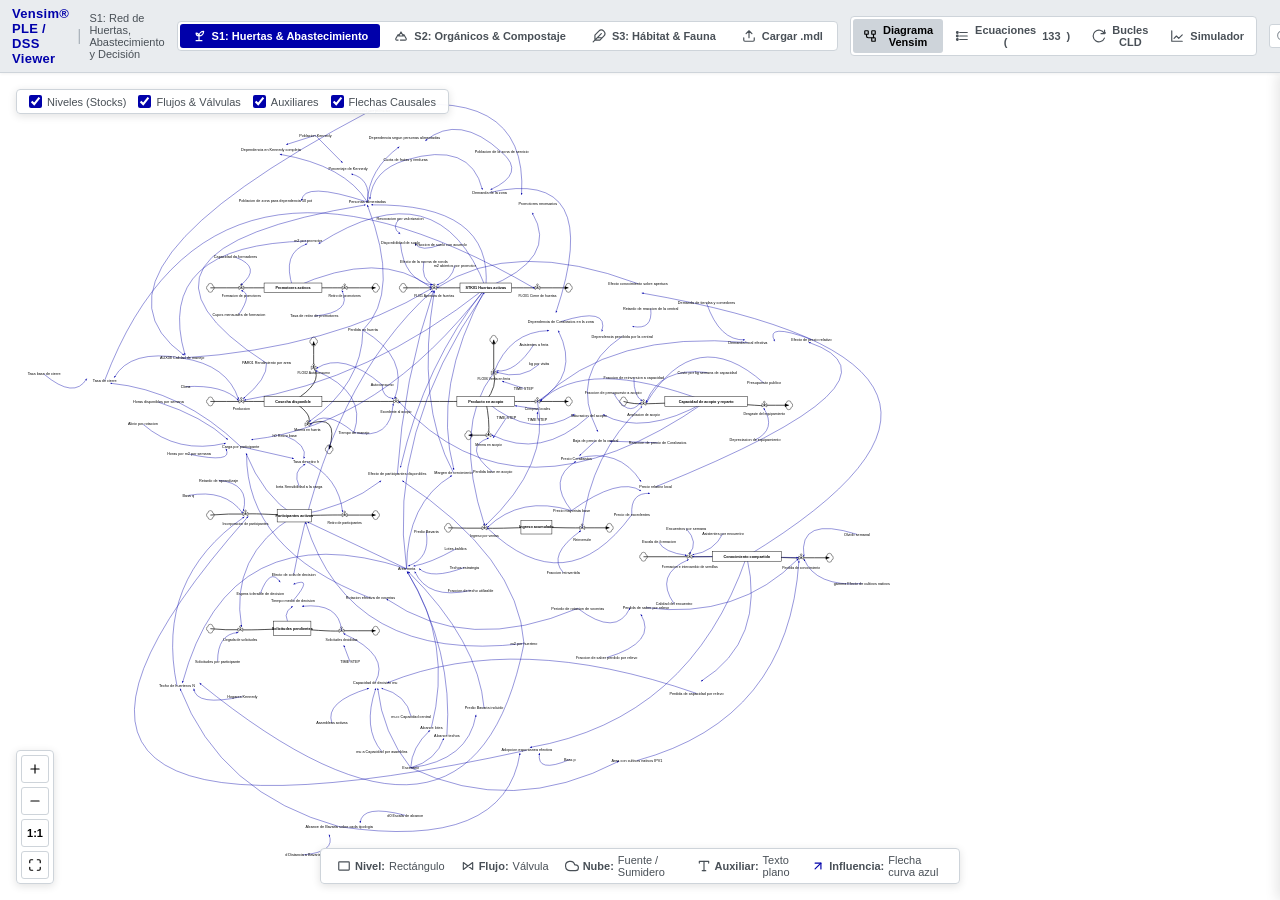
==== commit 0686e6ce: "style(vensim): reemplaza emojis por iconos SVG vectoriales y retira modelo Bavaria Integrado del vis" ====
--- a/visor_modelos_vensim.html
+++ b/visor_modelos_vensim.html
@@ -4,7 +4,7 @@
   <meta charset="UTF-8">
   <meta name="viewport" content="width=device-width, initial-scale=1.0">
   <title>Vensim® Model Viewer • Dinámica de Sistemas Kennedy</title>
-  <link rel="icon" href="data:image/svg+xml,<svg xmlns='http://www.w3.org/2000/svg' viewBox='0 0 24 24' fill='none' stroke='%230000aa' stroke-width='2'><rect x='2' y='4' width='20' height='16' rx='2'/><path d='M6 12h12M12 6v12'/></svg>">
+  <link rel="icon" href="data:image/svg+xml,<svg xmlns='http://www.w3.org/2000/svg' viewBox='0 0 24 24' fill='%230000aa'><rect x='2' y='4' width='20' height='16' rx='2' fill='none' stroke='%230000aa' stroke-width='2'/><path d='M6 12h12M12 6v12' stroke='%230000aa' stroke-width='2'/></svg>">
   <style>
     :root {
       --bg-app: #f1f3f5;
@@ -58,15 +58,21 @@
       user-select: none;
     }
 
-    .svg-ico {
+    /* SVG ICONS HELPER */
+    .v-ico {
+      width: 14px;
+      height: 14px;
       display: inline-block;
       vertical-align: middle;
+      stroke: currentColor;
+      stroke-width: 2;
       stroke-linecap: round;
       stroke-linejoin: round;
+      fill: none;
       flex-shrink: 0;
     }
 
-    /* VENSIM APPLICATION TOOLBAR */
+    /* VENSIM WORKSPACE TOOLBAR */
     #vensim-toolbar {
       background: var(--bg-header);
       border-bottom: 1px solid var(--border-color);
@@ -89,9 +95,6 @@
       font-weight: bold;
       color: var(--vensim-blue);
       letter-spacing: 0.3px;
-      display: flex;
-      align-items: center;
-      gap: 6px;
     }
     .brand-subtitle {
       font-size: 11px;
@@ -191,10 +194,13 @@
       left: 7px;
       top: 50%;
       transform: translateY(-50%);
+      width: 13px;
+      height: 13px;
       color: var(--text-dim);
       pointer-events: none;
-      display: flex;
-      align-items: center;
+      stroke: currentColor;
+      stroke-width: 2;
+      fill: none;
     }
     .search-results {
       position: absolute;
@@ -237,7 +243,7 @@
       display: flex;
       align-items: center;
       justify-content: center;
-      gap: 6px;
+      gap: 5px;
       cursor: pointer;
       transition: all 0.15s;
     }
@@ -328,13 +334,7 @@
       gap: 16px;
       font-size: 11px;
       color: var(--text-muted);
-      display: flex;
       align-items: center;
-    }
-    .legend-entry {
-      display: inline-flex;
-      align-items: center;
-      gap: 6px;
     }
 
     /* RIGHT INSPECTOR DOCK */
@@ -616,6 +616,7 @@
       font-weight: normal;
     }
 
+    /* Flow Pipes */
     .v-flow-pipe {
       stroke: var(--vensim-black);
       stroke-width: 2.0;
@@ -632,6 +633,7 @@
       stroke-width: 1.2;
     }
 
+    /* Causal Arrows: Authentic Vensim Blue */
     .v-causal-arrow {
       stroke: var(--vensim-blue);
       stroke-width: 1.2;
@@ -643,6 +645,7 @@
       stroke-width: 2.2;
     }
 
+    /* Highlight States */
     .v-dimmed {
       opacity: 0.12 !important;
     }
@@ -667,30 +670,27 @@
   <!-- VENSIM WORKSPACE TOOLBAR -->
   <header id="vensim-toolbar">
     <div class="brand-section">
-      <span class="brand-title">
-        <svg class="svg-ico" width="16" height="16" viewBox="0 0 24 24" fill="none" stroke="currentColor" stroke-width="2.2"><rect x="2" y="4" width="20" height="16" rx="2"/><path d="M6 12h12M12 6v12"/></svg>
-        Vensim® PLE / DSS Viewer
-      </span>
+      <span class="brand-title">Vensim® PLE / DSS Viewer</span>
       <span style="color:var(--border-dark)">|</span>
       <span class="brand-subtitle" id="model-subtitle">Kennedy Dinámica de Sistemas</span>
     </div>
 
-    <!-- MODEL TABS (ONLY S1, S2, S3) -->
+    <!-- MODEL TABS -->
     <div class="model-pills" id="model-tabs">
       <button class="model-pill-btn active" data-model="s1">
-        <svg class="svg-ico" width="13" height="13" viewBox="0 0 24 24" fill="none" stroke="currentColor" stroke-width="2"><path d="M7 20h10"/><path d="M10 20c5.5-2.5.8-6.4 3-10"/><path d="M9.5 9.4c1.1.8 1.8 2.2 2.3 3.7-2 .4-3.5.4-4.8-.3-1.2-.6-2.3-1.9-3-4.2 2.8-.5 4.4 0 5.5.8z"/><path d="M14.1 6a7 7 0 0 0-1.1 4c1.9-.1 3.3-.6 4.3-1.4 1-1 1.6-2.3 1.7-4.6-2.7.1-4 1-4.9 2z"/></svg>
+        <svg class="v-ico" viewBox="0 0 24 24"><path d="M7 20h10M12 20v-8M12 12c0-5 4-8 8-8 0 4-3 8-8 8zM12 12c0-3-2.5-5-5-5 0 2.5 2 5 5 5z"/></svg>
         S1: Huertas & Abastecimiento
       </button>
       <button class="model-pill-btn" data-model="s2">
-        <svg class="svg-ico" width="13" height="13" viewBox="0 0 24 24" fill="none" stroke="currentColor" stroke-width="2"><path d="M7 19H4.815a1.83 1.83 0 0 1-1.57-.881 1.785 1.785 0 0 1-.004-1.784L7.196 9.5"/><path d="M11 19h8.2a1.8 1.8 0 0 0 1.565-.9 1.78 1.78 0 0 0 .005-1.77L17.5 11"/><path d="m14 16 3 3 3-3"/><path d="m8.5 7 1.5-3h5.4a1.8 1.8 0 0 1 1.565.9 1.78 1.78 0 0 1 .005 1.77L15 10"/><path d="m14 4-3-3-3 3"/><path d="m5 16 2-3.5"/></svg>
+        <svg class="v-ico" viewBox="0 0 24 24"><path d="M7 19H4.8a2 2 0 0 1-1.6-.9 2 2 0 0 1 0-1.8L7.2 9.5M11 19h8.2a2 2 0 0 0 1.6-.9 2 2 0 0 0 0-1.8L16.8 9.5M12 5l4 7H8z"/></svg>
         S2: Orgánicos & Compostaje
       </button>
       <button class="model-pill-btn" data-model="s3">
-        <svg class="svg-ico" width="13" height="13" viewBox="0 0 24 24" fill="none" stroke="currentColor" stroke-width="2"><path d="M16 7h.01"/><path d="M3.4 18H12a8 8 0 0 0 8-8V7a4 4 0 0 0-7.28-2.3L2 18z"/><path d="m20 7 2 .5-2 .5"/><path d="M10 18v3"/><path d="M14 17.75V21"/><path d="M7 18a6 6 0 0 0 3.84-10.61"/></svg>
+        <svg class="v-ico" viewBox="0 0 24 24"><path d="M20.2 12.2a6 6 0 0 0-8.5-8.5L5 10.5V19h8.5zM16 8L2 22M17.5 15H9"/></svg>
         S3: Hábitat & Fauna
       </button>
       <button class="model-pill-btn" id="btn-upload-mdl" title="Cargar otro archivo Vensim (.mdl)">
-        <svg class="svg-ico" width="13" height="13" viewBox="0 0 24 24" fill="none" stroke="currentColor" stroke-width="2"><path d="M14.5 2H6a2 2 0 0 0-2 2v16a2 2 0 0 0 2 2h12a2 2 0 0 0 2-2V7.5L14.5 2z"/><polyline points="14 2 14 8 20 8"/><path d="M12 12v6"/><path d="m9 15 3-3 3 3"/></svg>
+        <svg class="v-ico" viewBox="0 0 24 24"><path d="M21 15v4a2 2 0 0 1-2 2H5a2 2 0 0 1-2-2v-4M17 8l-5-5-5 5M12 3v12"/></svg>
         Cargar .mdl
       </button>
       <input type="file" id="file-input-mdl" accept=".mdl" style="display:none;">
@@ -699,19 +699,19 @@
     <!-- VIEW MODE TABS -->
     <div class="view-pills" id="view-mode-tabs">
       <button class="view-pill-btn active" data-view="diagram">
-        <svg class="svg-ico" width="13" height="13" viewBox="0 0 24 24" fill="none" stroke="currentColor" stroke-width="2"><circle cx="18" cy="5" r="3"/><circle cx="6" cy="12" r="3"/><circle cx="18" cy="19" r="3"/><line x1="8.59" y1="13.51" x2="15.42" y2="17.49"/><line x1="15.41" y1="6.51" x2="8.59" y2="10.49"/></svg>
+        <svg class="v-ico" viewBox="0 0 24 24"><rect x="3" y="3" width="6" height="6" rx="1"/><rect x="15" y="15" width="6" height="6" rx="1"/><rect x="15" y="3" width="6" height="6" rx="1"/><path d="M6 9v3a3 3 0 0 0 3 3h6M18 9v6"/></svg>
         Diagrama Vensim
       </button>
       <button class="view-pill-btn" data-view="equations">
-        <svg class="svg-ico" width="13" height="13" viewBox="0 0 24 24" fill="none" stroke="currentColor" stroke-width="2"><rect x="3" y="3" width="18" height="18" rx="2"/><path d="M3 9h18"/><path d="M3 15h18"/><path d="M9 3v18"/><path d="M15 3v18"/></svg>
+        <svg class="v-ico" viewBox="0 0 24 24"><line x1="8" y1="6" x2="21" y2="6"/><line x1="8" y1="12" x2="21" y2="12"/><line x1="8" y1="18" x2="21" y2="18"/><circle cx="4" cy="6" r="1.5" fill="currentColor"/><circle cx="4" cy="12" r="1.5" fill="currentColor"/><circle cx="4" cy="18" r="1.5" fill="currentColor"/></svg>
         Ecuaciones (<span id="count-vars">0</span>)
       </button>
       <button class="view-pill-btn" data-view="loops">
-        <svg class="svg-ico" width="13" height="13" viewBox="0 0 24 24" fill="none" stroke="currentColor" stroke-width="2"><path d="M21.5 2v6h-6"/><path d="M21.34 15.57a10 10 0 1 1-.57-8.38l5.67-1.19"/></svg>
+        <svg class="v-ico" viewBox="0 0 24 24"><path d="M21.5 2v6h-6M21.3 15.6A10 10 0 1 1 20.8 7.2l5.7-1.2"/></svg>
         Bucles CLD
       </button>
       <button class="view-pill-btn" data-view="simulator">
-        <svg class="svg-ico" width="13" height="13" viewBox="0 0 24 24" fill="none" stroke="currentColor" stroke-width="2"><path d="M3 3v18h18"/><path d="m19 9-5 5-4-4-3 3"/></svg>
+        <svg class="v-ico" viewBox="0 0 24 24"><path d="M3 3v18h18M7 16l4-4 4 4 6-6"/></svg>
         Simulador
       </button>
     </div>
@@ -719,17 +719,15 @@
     <!-- SEARCH & CONTROLS -->
     <div class="tools-right">
       <div class="search-wrap">
-        <span class="search-ico">
-          <svg class="svg-ico" width="12" height="12" viewBox="0 0 24 24" fill="none" stroke="currentColor" stroke-width="2"><circle cx="11" cy="11" r="8"/><path d="m21 21-4.3-4.3"/></svg>
-        </span>
+        <svg class="search-ico" viewBox="0 0 24 24"><circle cx="11" cy="11" r="8"/><line x1="21" y1="21" x2="16.65" y2="16.65"/></svg>
         <input type="text" id="quick-search" class="search-box" placeholder="Buscar variable..." autocomplete="off">
         <div id="search-dropdown" class="search-results"></div>
       </div>
       <button id="btn-theme" class="btn-tool" title="Alternar tema claro/oscuro">
-        <svg class="svg-ico" width="13" height="13" viewBox="0 0 24 24" fill="none" stroke="currentColor" stroke-width="2"><circle cx="12" cy="12" r="10"/><path d="M12 2a10 10 0 0 1 0 20Z" fill="currentColor"/></svg>
+        <svg class="v-ico" viewBox="0 0 24 24"><circle cx="12" cy="12" r="5"/><line x1="12" y1="1" x2="12" y2="3"/><line x1="12" y1="21" x2="12" y2="23"/><line x1="4.22" y1="4.22" x2="5.64" y2="5.64"/><line x1="18.36" y1="18.36" x2="19.78" y2="19.78"/><line x1="1" y1="12" x2="3" y2="12"/><line x1="21" y1="12" x2="23" y2="12"/><line x1="4.22" y1="19.78" x2="5.64" y2="18.36"/><line x1="18.36" y1="5.64" x2="19.78" y2="4.22"/></svg>
       </button>
       <button id="btn-export-svg" class="btn-tool" title="Exportar SVG">
-        <svg class="svg-ico" width="13" height="13" viewBox="0 0 24 24" fill="none" stroke="currentColor" stroke-width="2"><path d="M21 15v4a2 2 0 0 1-2 2H5a2 2 0 0 1-2-2v-4"/><polyline points="7 10 12 15 17 10"/><line x1="12" y1="15" x2="12" y2="3"/></svg>
+        <svg class="v-ico" viewBox="0 0 24 24"><path d="M23 19a2 2 0 0 1-2 2H3a2 2 0 0 1-2-2V8a2 2 0 0 1 2-2h4l2-3h6l2 3h4a2 2 0 0 1 2 2z"/><circle cx="12" cy="13" r="4"/></svg>
       </button>
     </div>
   </header>
@@ -741,6 +739,7 @@
     <div id="pane-diagram" class="stage-pane active">
       <svg id="svg-diagram">
         <defs>
+          <!-- Classic Vensim Blue Causal Arrowhead -->
           <marker id="arrow-causal" viewBox="0 0 10 10" refX="7.5" refY="5" markerWidth="6.5" markerHeight="6.5" orient="auto-start-reverse">
             <path d="M 0 2 L 7.5 5 L 0 8 z" fill="var(--vensim-blue)"/>
           </marker>
@@ -750,6 +749,7 @@
           <marker id="arrow-causal-out" viewBox="0 0 10 10" refX="7.5" refY="5" markerWidth="6.5" markerHeight="6.5" orient="auto-start-reverse">
             <path d="M 0 2 L 7.5 5 L 0 8 z" fill="var(--highlight-out)"/>
           </marker>
+          <!-- Flow Arrowhead (Black) -->
           <marker id="arrow-flow" viewBox="0 0 10 10" refX="8" refY="5" markerWidth="7" markerHeight="7" orient="auto-start-reverse">
             <path d="M 0 1.5 L 8 5 L 0 8.5 z" fill="var(--vensim-black)"/>
           </marker>
@@ -767,14 +767,14 @@
       <!-- ZOOM & FIT HUD -->
       <div class="canvas-hud" id="hud-zoom">
         <button id="btn-zoom-in" class="btn-tool" style="width:28px;padding:0;" title="Acercar">
-          <svg class="svg-ico" width="12" height="12" viewBox="0 0 24 24" fill="none" stroke="currentColor" stroke-width="2.5"><line x1="12" y1="5" x2="12" y2="19"/><line x1="5" y1="12" x2="19" y2="12"/></svg>
+          <svg class="v-ico" viewBox="0 0 24 24"><line x1="12" y1="5" x2="12" y2="19"/><line x1="5" y1="12" x2="19" y2="12"/></svg>
         </button>
         <button id="btn-zoom-out" class="btn-tool" style="width:28px;padding:0;" title="Alejar">
-          <svg class="svg-ico" width="12" height="12" viewBox="0 0 24 24" fill="none" stroke="currentColor" stroke-width="2.5"><line x1="5" y1="12" x2="19" y2="12"/></svg>
+          <svg class="v-ico" viewBox="0 0 24 24"><line x1="5" y1="12" x2="19" y2="12"/></svg>
         </button>
-        <button id="btn-zoom-reset" class="btn-tool" style="width:28px;padding:0;font-size:10px;font-weight:bold;" title="1:1">1:1</button>
+        <button id="btn-zoom-reset" class="btn-tool" style="width:28px;padding:0;" title="1:1">1:1</button>
         <button id="btn-zoom-fit" class="btn-tool" style="width:28px;padding:0;" title="Ajustar todo a la pantalla">
-          <svg class="svg-ico" width="12" height="12" viewBox="0 0 24 24" fill="none" stroke="currentColor" stroke-width="2"><path d="M8 3H5a2 2 0 0 0-2 2v3m18 0V5a2 2 0 0 0-2-2h-3m0 18h3a2 2 0 0 0 2-2v-3M3 16v3a2 2 0 0 0 2 2h3"/></svg>
+          <svg class="v-ico" viewBox="0 0 24 24"><path d="M8 3H5a2 2 0 0 0-2 2v3M21 8V5a2 2 0 0 0-2-2h-3M3 16v3a2 2 0 0 0 2 2h3M16 21h3a2 2 0 0 0 2-2v-3"/></svg>
         </button>
       </div>
 
@@ -786,27 +786,27 @@
         <label class="hud-toggle-label"><input type="checkbox" id="chk-causals" checked> Flechas Causales</label>
       </div>
 
-      <!-- VENSIM LEGEND HUD (PURE SVG) -->
+      <!-- VENSIM LEGEND HUD -->
       <div class="canvas-hud" id="hud-legend">
-        <span class="legend-entry">
-          <svg width="14" height="10" viewBox="0 0 14 10"><rect x="1" y="1" width="12" height="8" fill="#fff" stroke="#000" stroke-width="1.3"/></svg>
+        <span style="display:inline-flex;align-items:center;gap:4px;">
+          <svg class="v-ico" viewBox="0 0 24 24"><rect x="3" y="5" width="18" height="14" rx="1"/></svg>
           <b>Nivel:</b> Rectángulo
         </span>
-        <span class="legend-entry">
-          <svg width="12" height="12" viewBox="0 0 14 14"><polygon points="1,2 11,12 11,2 1,12" fill="#fff" stroke="#000" stroke-width="1.2"/></svg>
+        <span style="display:inline-flex;align-items:center;gap:4px;">
+          <svg class="v-ico" viewBox="0 0 24 24"><polygon points="4 6 20 18 20 6 4 18"/></svg>
           <b>Flujo:</b> Válvula
         </span>
-        <span class="legend-entry">
-          <svg width="14" height="10" viewBox="0 0 24 16"><path d="M 4 12 a 4 4 0 0 1 2 -7 a 6 6 0 0 1 11 0 a 4 4 0 0 1 3 4 a 3 3 0 0 1 -3 3 L 4 12 z" fill="#fff" stroke="#000" stroke-width="1.5"/></svg>
+        <span style="display:inline-flex;align-items:center;gap:4px;">
+          <svg class="v-ico" viewBox="0 0 24 24"><path d="M18 10h-1.3A8 8 0 1 0 9 20h9a5 5 0 0 0 0-10z"/></svg>
           <b>Nube:</b> Fuente / Sumidero
         </span>
-        <span class="legend-entry">
-          <span style="font-weight:bold;font-size:11px;font-family:Arial;">T</span>
-          <b>Auxiliar:</b> Texto
+        <span style="display:inline-flex;align-items:center;gap:4px;">
+          <svg class="v-ico" viewBox="0 0 24 24"><polyline points="4 7 4 4 20 4 20 7"/><line x1="9" y1="20" x2="15" y2="20"/><line x1="12" y1="4" x2="12" y2="20"/></svg>
+          <b>Auxiliar:</b> Texto plano
         </span>
-        <span class="legend-entry">
-          <svg width="12" height="12" viewBox="0 0 24 24" fill="none" stroke="#0000aa" stroke-width="2.5"><line x1="7" y1="17" x2="17" y2="7"/><polyline points="7 7 17 7 17 17"/></svg>
-          <b style="color:var(--vensim-blue);">Influencia:</b> Flecha azul
+        <span style="display:inline-flex;align-items:center;gap:4px;">
+          <svg class="v-ico" viewBox="0 0 24 24" style="stroke:var(--vensim-blue);"><line x1="7" y1="17" x2="17" y2="7"/><polyline points="7 7 17 7 17 17"/></svg>
+          <b>Influencia:</b> Flecha curva azul
         </span>
       </div>
 
@@ -818,7 +818,7 @@
             <div class="dock-name" id="insp-title">Selecciona una variable</div>
           </div>
           <button id="btn-close-dock" class="btn-tool" style="width:24px;padding:0;" title="Cerrar">
-            <svg class="svg-ico" width="10" height="10" viewBox="0 0 24 24" fill="none" stroke="currentColor" stroke-width="2.5"><line x1="18" y1="6" x2="6" y2="18"/><line x1="6" y1="6" x2="18" y2="18"/></svg>
+            <svg class="v-ico" viewBox="0 0 24 24"><line x1="18" y1="6" x2="6" y2="18"/><line x1="6" y1="6" x2="18" y2="18"/></svg>
           </button>
         </div>
 
@@ -827,7 +827,7 @@
             <div class="dock-card-title">
               <span>Ecuación Vensim</span>
               <button id="btn-copy-eq" class="btn-tool" style="height:20px;font-size:10px;padding:0 6px;">
-                <svg class="svg-ico" width="10" height="10" viewBox="0 0 24 24" fill="none" stroke="currentColor" stroke-width="2"><rect x="9" y="9" width="13" height="13" rx="2" ry="2"/><path d="M5 15H4a2 2 0 0 1-2-2V4a2 2 0 0 1 2-2h9a2 2 0 0 1 2 2v1"/></svg>
+                <svg class="v-ico" style="width:11px;height:11px;" viewBox="0 0 24 24"><rect x="9" y="9" width="13" height="13" rx="2"/><path d="M5 15H4a2 2 0 0 1-2-2V4a2 2 0 0 1 2-2h9a2 2 0 0 1 2 2v1"/></svg>
                 Copiar
               </button>
             </div>
@@ -866,11 +866,11 @@
 
         <div class="dock-actions">
           <button id="btn-isolate" class="btn-tool" style="flex:1;">
-            <svg class="svg-ico" width="12" height="12" viewBox="0 0 24 24" fill="none" stroke="currentColor" stroke-width="2"><circle cx="11" cy="11" r="8"/><path d="m21 21-4.3-4.3"/></svg>
+            <svg class="v-ico" viewBox="0 0 24 24"><polygon points="22 3 2 3 10 12.46 10 19 14 21 14 12.46 22 3"/></svg>
             Aislar Subred
           </button>
           <button id="btn-center" class="btn-tool" style="flex:1;background:var(--vensim-blue);color:#fff;">
-            <svg class="svg-ico" width="12" height="12" viewBox="0 0 24 24" fill="none" stroke="currentColor" stroke-width="2"><circle cx="12" cy="12" r="10"/><line x1="22" y1="12" x2="18" y2="12"/><line x1="6" y1="12" x2="2" y2="12"/><line x1="12" y1="6" x2="12" y2="2"/><line x1="12" y1="22" x2="12" y2="18"/></svg>
+            <svg class="v-ico" viewBox="0 0 24 24"><circle cx="12" cy="12" r="10"/><circle cx="12" cy="12" r="3"/><line x1="12" y1="2" x2="12" y2="6"/><line x1="12" y1="18" x2="12" y2="22"/><line x1="2" y1="12" x2="6" y2="12"/><line x1="18" y1="12" x2="22" y2="12"/></svg>
             Centrar
           </button>
         </div>
@@ -883,26 +883,26 @@
         <div class="filter-btn-group">
           <button class="filter-btn active" data-filter="all">Todas (<span id="pill-count-all">0</span>)</button>
           <button class="filter-btn" data-filter="stock">
-            <svg class="svg-ico" width="11" height="9" viewBox="0 0 14 10"><rect x="1" y="1" width="12" height="8" fill="none" stroke="currentColor" stroke-width="1.5"/></svg>
+            <svg class="v-ico" viewBox="0 0 24 24"><rect x="3" y="5" width="18" height="14" rx="1"/></svg>
             Niveles (<span id="pill-count-stock">0</span>)
           </button>
           <button class="filter-btn" data-filter="flow">
-            <svg class="svg-ico" width="11" height="11" viewBox="0 0 14 14"><polygon points="2,2 12,12 12,2 2,12" fill="none" stroke="currentColor" stroke-width="1.5"/></svg>
+            <svg class="v-ico" viewBox="0 0 24 24"><polygon points="4 6 20 18 20 6 4 18"/></svg>
             Flujos (<span id="pill-count-flow">0</span>)
           </button>
           <button class="filter-btn" data-filter="aux">
-            <span style="font-weight:bold;font-size:10px;">A</span>
+            <svg class="v-ico" viewBox="0 0 24 24"><polyline points="4 7 4 4 20 4 20 7"/><line x1="9" y1="20" x2="15" y2="20"/><line x1="12" y1="4" x2="12" y2="20"/></svg>
             Auxiliares (<span id="pill-count-aux">0</span>)
           </button>
           <button class="filter-btn" data-filter="constant">
-            <span style="font-weight:bold;font-size:10px;">#</span>
+            <svg class="v-ico" viewBox="0 0 24 24"><line x1="4" y1="9" x2="20" y2="9"/><line x1="4" y1="15" x2="20" y2="15"/><line x1="10" y1="3" x2="8" y2="21"/><line x1="16" y1="3" x2="14" y2="21"/></svg>
             Constantes (<span id="pill-count-const">0</span>)
           </button>
         </div>
         <div style="display:flex;gap:8px;">
           <input type="text" id="table-search" class="search-box" placeholder="Filtrar por nombre o unidades..." style="width:240px;">
           <button id="btn-export-csv" class="btn-tool">
-            <svg class="svg-ico" width="11" height="11" viewBox="0 0 24 24" fill="none" stroke="currentColor" stroke-width="2"><path d="M21 15v4a2 2 0 0 1-2 2H5a2 2 0 0 1-2-2v-4"/><polyline points="7 10 12 15 17 10"/><line x1="12" y1="15" x2="12" y2="3"/></svg>
+            <svg class="v-ico" viewBox="0 0 24 24"><path d="M21 15v4a2 2 0 0 1-2 2H5a2 2 0 0 1-2-2v-4M7 10l5 5 5-5M12 15V3"/></svg>
             Exportar CSV
           </button>
         </div>
@@ -943,11 +943,11 @@
           <div id="sim-sliders-container" style="display:flex;flex-direction:column;gap:12px;margin-top:6px;"></div>
           <div style="margin-top:auto;display:flex;flex-direction:column;gap:6px;">
             <button id="btn-run-sim" class="btn-tool" style="background:var(--vensim-blue);color:#fff;padding:8px;">
-              <svg class="svg-ico" width="11" height="11" viewBox="0 0 24 24" fill="currentColor"><polygon points="5 3 19 12 5 21 5 3"/></svg>
+              <svg class="v-ico" viewBox="0 0 24 24" fill="currentColor"><polygon points="5 3 19 12 5 21"/></svg>
               Ejecutar Simulación
             </button>
             <button id="btn-reset-sim" class="btn-tool">
-              <svg class="svg-ico" width="11" height="11" viewBox="0 0 24 24" fill="none" stroke="currentColor" stroke-width="2"><polyline points="1 4 1 10 7 10"/><path d="M3.51 15a9 9 0 1 0 2.13-9.36L1 10"/></svg>
+              <svg class="v-ico" viewBox="0 0 24 24"><path d="M3 12a9 9 0 1 0 9-9 9.75 9.75 0 0 0-6.74 2.74L3 8"/><polyline points="3 3 3 8 8 8"/></svg>
               Restaurar Valores
             </button>
           </div>
@@ -968,7 +968,7 @@
 
   </main>
 
-  <!-- EMBEDDED RAW MDL MODELS (S1, S2, S3) -->
+  <!-- EMBEDDED RAW MDL MODELS -->
   <script type="text/plain" id="mdl-data-s1">
 {UTF-8}
 STK01 Huertas activas  = A FUNCTION OF( -Area meta,FLI01 Apertura de huertas) ~~|
@@ -3466,7 +3466,7 @@
         return null;
       };
 
-      // 1. Vensim Clouds (Sources & Sinks)
+      // 1. Clouds
       for (const cId in sketch.clouds) {
         const c = sketch.clouds[cId];
         const g = document.createElementNS('http://www.w3.org/2000/svg', 'g');
@@ -3484,7 +3484,7 @@
         gClouds.appendChild(g);
       }
 
-      // 2. Vensim Flow Pipes
+      // 2. Flow Pipes
       for (const f of sketch.flows) {
         const p1 = getPos(f.fromId);
         const p2 = getPos(f.toId);
@@ -3509,7 +3509,7 @@
         gFlows.appendChild(path);
       }
 
-      // 3. Vensim Valves (Hourglass with tap handle)
+      // 3. Valves
       for (const vId in sketch.valves) {
         const v = sketch.valves[vId];
         const g = document.createElementNS('http://www.w3.org/2000/svg', 'g');
@@ -3523,7 +3523,7 @@
         gValves.appendChild(g);
       }
 
-      // 4. Vensim Causal Arrows
+      // 4. Causal Arrows
       for (const arr of sketch.causals) {
         const p1 = getPos(arr.fromId);
         const p2 = getPos(arr.toId);
@@ -3549,7 +3549,7 @@
         gCausals.appendChild(path);
       }
 
-      // 5. Vensim Nodes
+      // 5. Nodes
       for (const nId in sketch.nodes) {
         const n = sketch.nodes[nId];
         const g = document.createElementNS('http://www.w3.org/2000/svg', 'g');
@@ -3716,7 +3716,7 @@
           outBox.appendChild(pill);
         }
       } else {
-        inBox.innerHTML = '<span style="font-size:10px;color:var(--text-dim);">(Sumidero / Sin dependientes)</span>';
+        outBox.innerHTML = '<span style="font-size:10px;color:var(--text-dim);">(Sumidero / Sin dependientes)</span>';
       }
     }
 
@@ -3831,7 +3831,7 @@
           <td style="color:var(--text-muted);">${this.escapeXml(v.doc || '-')}</td>
           <td style="text-align:center;">
             <button class="btn-tool" style="padding:2px 8px;height:22px;" title="Ver en Diagrama">
-              <svg class="svg-ico" width="10" height="10" viewBox="0 0 24 24" fill="none" stroke="currentColor" stroke-width="2.5"><circle cx="12" cy="12" r="3"/><path d="M12 2a8 8 0 0 0-8 8c0 5.25 8 12 8 12s8-6.75 8-12a8 8 0 0 0-8-8z"/></svg>
+              <svg class="v-ico" viewBox="0 0 24 24"><circle cx="12" cy="12" r="10"/><circle cx="12" cy="12" r="3"/></svg>
               Ver
             </button>
           </td>
@@ -3878,7 +3878,7 @@
             ${loop.vars.map(v => `<span class="conn-tag">${this.escapeXml(v)}</span>`).join('')}
           </div>
           <button class="btn-tool" style="margin-top:6px;width:100%;">
-            <svg class="svg-ico" width="11" height="11" viewBox="0 0 24 24" fill="none" stroke="currentColor" stroke-width="2"><path d="M21.5 2v6h-6"/><path d="M21.34 15.57a10 10 0 1 1-.57-8.38l5.67-1.19"/></svg>
+            <svg class="v-ico" viewBox="0 0 24 24"><circle cx="12" cy="12" r="10"/><circle cx="12" cy="12" r="3"/></svg>
             Resaltar en Diagrama
           </button>
         `;
@@ -4291,7 +4291,7 @@
           btn.className = 'model-pill-btn active';
           btn.dataset.model = customKey;
           btn.innerHTML = `
-            <svg class="svg-ico" width="13" height="13" viewBox="0 0 24 24" fill="none" stroke="currentColor" stroke-width="2"><path d="M14 2H6a2 2 0 0 0-2 2v16a2 2 0 0 0 2 2h12a2 2 0 0 0 2-2V8z"/><polyline points="14 2 14 8 20 8"/></svg>
+            <svg class="v-ico" viewBox="0 0 24 24"><path d="M14 2H6a2 2 0 0 0-2 2v16a2 2 0 0 0 2 2h12a2 2 0 0 0 2-2V8z"/><polyline points="14 2 14 8 20 8"/></svg>
             ${file.name.slice(0, 16)}...
           `;
           btn.onclick = () => this.switchModel(customKey);
@@ -4374,6 +4374,7 @@
     }
   }
 
+  // Self start immediately
   window.app = new AppController();
   </script>
 </body>
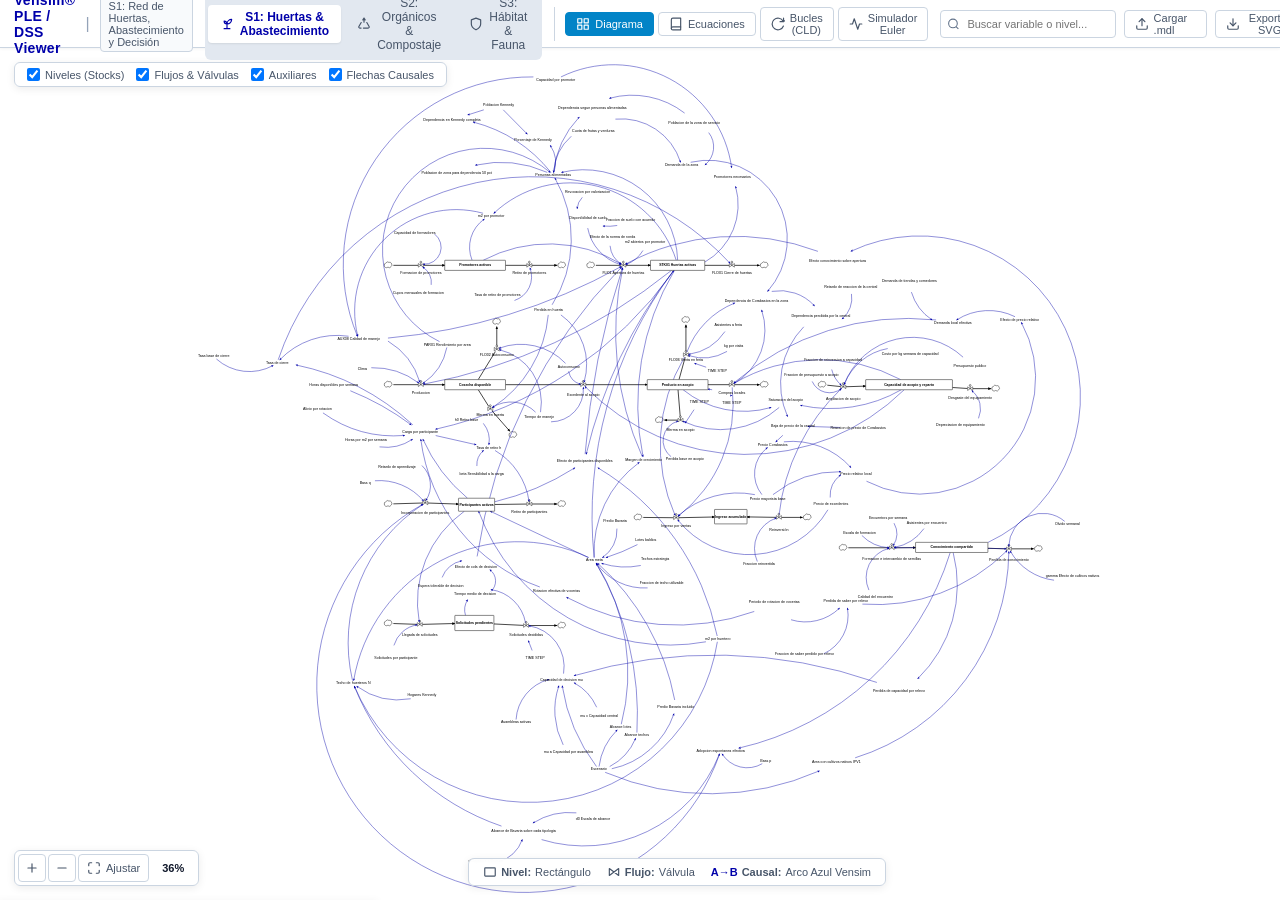
==== commit 1f88eaf9: "fix: arcos circulares auténticos Vensim, corrección de resaltado de bucles y enlace activo de paráme" ====
--- a/visor_modelos_vensim.html
+++ b/visor_modelos_vensim.html
@@ -8,53 +8,38 @@
   <style>
     :root {
       --bg-app: #f1f3f5;
-      --bg-panel: #ffffff;
-      --bg-canvas: #ffffff;
-      --bg-header: #e9ecef;
-      --border-color: #ced4da;
-      --border-dark: #adb5bd;
-      --text-main: #000000;
-      --text-muted: #495057;
-      --text-dim: #868e96;
-      
+      --bg-header: #ffffff;
+      --border-color: #cbd5e1;
+      --border-dark: #94a3b8;
+      --text-main: #0f172a;
+      --text-muted: #475569;
+      --text-dim: #64748b;
       --vensim-blue: #0000aa;
-      --vensim-blue-hover: #0000ff;
+      --vensim-blue-hover: #1d4ed8;
+      --vensim-loop-blue: #2563eb;
       --vensim-black: #000000;
       --vensim-stock-fill: #ffffff;
       --vensim-stock-stroke: #000000;
-      
-      --highlight-in: #008800;
-      --highlight-out: #cc5500;
-      --highlight-sel: #d90429;
-    }
-
-    [data-theme="dark"] {
-      --bg-app: #0f172a;
-      --bg-panel: #1e293b;
-      --bg-canvas: #090d16;
-      --bg-header: #1e293b;
-      --border-color: #334155;
-      --border-dark: #475569;
-      --text-main: #f8fafc;
-      --text-muted: #94a3b8;
-      --text-dim: #64748b;
-      
-      --vensim-blue: #60a5fa;
-      --vensim-blue-hover: #93c5fd;
-      --vensim-black: #e2e8f0;
-      --vensim-stock-fill: #1e293b;
-      --vensim-stock-stroke: #38bdf8;
-    }
-
-    * { box-sizing: border-box; margin: 0; padding: 0; }
+      --highlight-in: #0284c7;
+      --highlight-out: #b45309;
+      --highlight-sel: #e11d48;
+      --dock-width: 380px;
+    }
+
+    * {
+      box-sizing: border-box;
+      margin: 0;
+      padding: 0;
+    }
+
     body {
-      font-family: Arial, "Helvetica Neue", Helvetica, sans-serif;
+      font-family: -apple-system, BlinkMacSystemFont, "Segoe UI", Roboto, "Helvetica Neue", Arial, sans-serif;
       background: var(--bg-app);
       color: var(--text-main);
+      overflow: hidden;
       height: 100vh;
       display: flex;
       flex-direction: column;
-      overflow: hidden;
       user-select: none;
     }
 
@@ -76,22 +61,24 @@
     #vensim-toolbar {
       background: var(--bg-header);
       border-bottom: 1px solid var(--border-color);
-      padding: 6px 12px;
+      height: 48px;
       display: flex;
       align-items: center;
       justify-content: space-between;
+      padding: 0 14px;
       gap: 12px;
-      z-index: 50;
       flex-shrink: 0;
-      box-shadow: 0 1px 3px rgba(0,0,0,0.06);
-    }
+      box-shadow: 0 1px 3px rgba(0,0,0,0.05);
+      z-index: 30;
+    }
+
     .brand-section {
       display: flex;
       align-items: center;
-      gap: 8px;
+      gap: 10px;
     }
     .brand-title {
-      font-size: 13px;
+      font-size: 14px;
       font-weight: bold;
       color: var(--vensim-blue);
       letter-spacing: 0.3px;
@@ -99,97 +86,105 @@
     .brand-subtitle {
       font-size: 11px;
       color: var(--text-muted);
-    }
-
-    /* MODEL SELECTOR BUTTONS */
+      background: #f8fafc;
+      padding: 3px 8px;
+      border-radius: 4px;
+      border: 1px solid var(--border-color);
+    }
+
+    /* MODEL TABS */
     .model-pills {
       display: flex;
-      background: var(--bg-panel);
-      border: 1px solid var(--border-color);
+      align-items: center;
+      gap: 4px;
+      background: #e2e8f0;
+      padding: 3px;
+      border-radius: 6px;
+    }
+    .model-pill-btn {
+      border: none;
+      background: transparent;
+      padding: 5px 12px;
+      font-size: 12px;
+      font-weight: 500;
+      color: var(--text-muted);
       border-radius: 4px;
-      padding: 2px;
-      gap: 2px;
-    }
-    .model-pill-btn {
-      background: transparent;
-      border: none;
-      color: var(--text-muted);
-      padding: 5px 12px;
-      font-size: 11px;
-      font-weight: 600;
-      border-radius: 3px;
       cursor: pointer;
       display: flex;
       align-items: center;
       gap: 6px;
-      transition: all 0.15s;
-      white-space: nowrap;
+      transition: all 0.15s ease;
     }
     .model-pill-btn:hover {
+      background: rgba(255, 255, 255, 0.6);
       color: var(--text-main);
-      background: rgba(0,0,0,0.05);
     }
     .model-pill-btn.active {
-      background: var(--vensim-blue);
-      color: #ffffff;
-    }
-
-    /* VIEW MODE BUTTONS */
-    .view-pills {
+      background: #ffffff;
+      color: var(--vensim-blue);
+      font-weight: 600;
+      box-shadow: 0 1px 2px rgba(0,0,0,0.08);
+    }
+
+    /* VIEW SWITCHER */
+    .view-switcher {
       display: flex;
-      background: var(--bg-panel);
+      align-items: center;
+      gap: 4px;
+      border-left: 1px solid var(--border-color);
+      padding-left: 10px;
+    }
+    .btn-view {
       border: 1px solid var(--border-color);
+      background: #ffffff;
+      padding: 4px 10px;
+      font-size: 11px;
+      font-weight: 500;
+      color: var(--text-muted);
       border-radius: 4px;
-      padding: 2px;
-      gap: 2px;
-    }
-    .view-pill-btn {
-      background: transparent;
-      border: none;
-      color: var(--text-muted);
-      padding: 5px 10px;
-      font-size: 11px;
-      font-weight: 600;
-      border-radius: 3px;
       cursor: pointer;
       display: flex;
       align-items: center;
-      gap: 6px;
+      gap: 5px;
       transition: all 0.15s;
     }
-    .view-pill-btn:hover {
+    .btn-view:hover {
+      background: #f8fafc;
+      border-color: var(--border-dark);
       color: var(--text-main);
-      background: rgba(0,0,0,0.05);
-    }
-    .view-pill-btn.active {
-      background: var(--border-color);
-      color: var(--text-main);
-    }
-
-    .tools-right {
+    }
+    .btn-view.active {
+      background: #0284c7;
+      color: #ffffff;
+      border-color: #0284c7;
+    }
+
+    /* SEARCH & ACTIONS */
+    .toolbar-actions {
       display: flex;
       align-items: center;
       gap: 8px;
     }
-    .search-wrap {
+    .search-box {
       position: relative;
-      width: 210px;
-    }
-    .search-box {
+      width: 220px;
+    }
+    .search-box input {
       width: 100%;
-      background: var(--bg-panel);
+      height: 28px;
+      padding: 0 8px 0 26px;
+      font-size: 11px;
       border: 1px solid var(--border-color);
-      border-radius: 3px;
-      padding: 5px 8px 5px 26px;
-      font-size: 11px;
-      color: var(--text-main);
+      border-radius: 4px;
+      background: #ffffff;
       outline: none;
-    }
-    .search-box:focus {
+      transition: border 0.15s;
+    }
+    .search-box input:focus {
       border-color: var(--vensim-blue);
-      box-shadow: 0 0 0 1px var(--vensim-blue);
-    }
-    .search-ico {
+      box-shadow: 0 0 0 2px rgba(0, 0, 170, 0.12);
+    }
+    .search-box svg {
       position: absolute;
       left: 7px;
       top: 50%;
@@ -204,42 +199,46 @@
     }
     .search-results {
       position: absolute;
-      top: 100%;
+      top: 32px;
       left: 0;
       right: 0;
-      margin-top: 3px;
-      background: var(--bg-panel);
+      background: #ffffff;
       border: 1px solid var(--border-color);
       border-radius: 4px;
-      max-height: 250px;
+      max-height: 280px;
       overflow-y: auto;
+      box-shadow: 0 4px 12px rgba(0,0,0,0.12);
+      display: none;
       z-index: 100;
-      box-shadow: 0 8px 20px rgba(0,0,0,0.2);
-      display: none;
-    }
-    .search-res-item {
+    }
+    .search-item {
       padding: 6px 10px;
       font-size: 11px;
       cursor: pointer;
       display: flex;
-      align-items: center;
       justify-content: space-between;
-      border-bottom: 1px solid rgba(0,0,0,0.04);
-    }
-    .search-res-item:hover {
-      background: var(--vensim-blue);
-      color: #fff;
+      border-bottom: 1px solid #f1f5f9;
+    }
+    .search-item:hover {
+      background: #e0f2fe;
+    }
+    .search-item b {
+      color: var(--vensim-blue);
+    }
+    .search-item span {
+      font-size: 10px;
+      color: var(--text-dim);
     }
 
     .btn-tool {
-      background: var(--bg-panel);
-      border: 1px solid var(--border-color);
-      color: var(--text-main);
       height: 28px;
       padding: 0 10px;
       font-size: 11px;
-      font-weight: 600;
-      border-radius: 3px;
+      font-weight: 500;
+      border: 1px solid var(--border-color);
+      background: #ffffff;
+      color: var(--text-muted);
+      border-radius: 4px;
       display: flex;
       align-items: center;
       justify-content: center;
@@ -248,358 +247,377 @@
       transition: all 0.15s;
     }
     .btn-tool:hover {
+      background: #f8fafc;
+      border-color: var(--border-dark);
+      color: var(--text-main);
+    }
+
+    /* MAIN WORKSPACE */
+    #workspace-container {
+      flex: 1;
+      display: flex;
+      position: relative;
+      overflow: hidden;
       background: #e2e8f0;
-      border-color: var(--border-dark);
-    }
-
-    /* MAIN STAGE */
-    #stage {
+    }
+
+    /* PANE 1: AUTHENTIC VENSIM CANVAS */
+    #pane-diagram {
       flex: 1;
       position: relative;
       overflow: hidden;
-      display: flex;
-    }
-
-    .stage-pane {
-      position: absolute;
-      top: 0; left: 0; right: 0; bottom: 0;
-      display: none;
-    }
-    .stage-pane.active {
-      display: flex;
-    }
-
-    /* DIAGRAM CANVAS */
-    #pane-diagram {
+      background: #ffffff;
+      cursor: default;
+    }
+    #pane-diagram.panning {
+      cursor: grab;
+    }
+    #pane-diagram.panning:active {
+      cursor: grabbing;
+    }
+
+    #vensim-canvas {
       width: 100%;
       height: 100%;
-      position: relative;
-      background: var(--bg-canvas);
-    }
-    #svg-diagram {
-      width: 100%;
-      height: 100%;
-      cursor: grab;
-      background: var(--bg-canvas);
-    }
-    #svg-diagram:active {
-      cursor: grabbing;
-    }
-
-    /* FLOATING CANVAS CONTROLS */
+      display: block;
+      background: #ffffff;
+    }
+
+    /* CANVAS HUD CONTROLS */
     .canvas-hud {
       position: absolute;
+      background: rgba(255, 255, 255, 0.94);
+      backdrop-filter: blur(4px);
+      border: 1px solid var(--border-color);
+      border-radius: 6px;
+      box-shadow: 0 2px 8px rgba(0,0,0,0.08);
       z-index: 20;
-      background: rgba(255, 255, 255, 0.94);
-      border: 1px solid var(--border-color);
-      border-radius: 4px;
-      padding: 4px;
+    }
+
+    #hud-zoom {
+      bottom: 14px;
+      left: 14px;
       display: flex;
-      box-shadow: 0 2px 8px rgba(0,0,0,0.12);
-    }
-    [data-theme="dark"] .canvas-hud {
-      background: rgba(30, 41, 59, 0.92);
-    }
-
-    #hud-zoom {
-      bottom: 16px;
-      left: 16px;
-      flex-direction: column;
-      gap: 4px;
-    }
+      align-items: center;
+      gap: 2px;
+      padding: 3px;
+    }
+    .hud-zoom-level {
+      font-size: 11px;
+      font-weight: 600;
+      color: var(--text-main);
+      padding: 0 8px;
+      min-width: 44px;
+      text-align: center;
+    }
+
     #hud-toggles {
-      top: 16px;
-      left: 16px;
+      top: 14px;
+      left: 14px;
+      display: flex;
+      align-items: center;
       gap: 12px;
       padding: 5px 12px;
       font-size: 11px;
+      color: var(--text-muted);
     }
     .hud-toggle-label {
       display: flex;
       align-items: center;
       gap: 5px;
-      color: var(--text-muted);
       cursor: pointer;
     }
-    .hud-toggle-label input {
-      cursor: pointer;
-      accent-color: var(--vensim-blue);
-    }
 
     #hud-legend {
-      bottom: 16px;
-      left: 50%;
-      transform: translateX(-50%);
-      padding: 5px 16px;
+      bottom: 14px;
+      right: calc(var(--dock-width) + 14px);
+      padding: 6px 14px;
+      display: flex;
       gap: 16px;
       font-size: 11px;
       color: var(--text-muted);
       align-items: center;
+      transition: right 0.2s;
+    }
+
+    /* HUD LOOP ACTIVE BANNER */
+    #hud-loop-banner {
+      top: 14px;
+      left: 50%;
+      transform: translateX(-50%);
+      background: #1e3a8a;
+      color: #ffffff;
+      padding: 6px 16px;
+      border-radius: 20px;
+      font-size: 12px;
+      font-weight: 600;
+      box-shadow: 0 4px 14px rgba(0,0,0,0.20);
+      display: none;
+      align-items: center;
+      gap: 12px;
+      z-index: 25;
+      border: 1px solid #3b82f6;
+    }
+    #hud-loop-banner button {
+      background: #ffffff;
+      color: #1e3a8a;
+      padding: 2px 10px;
+      height: 22px;
+      border: none;
+      border-radius: 12px;
+      font-weight: bold;
+      font-size: 11px;
+      cursor: pointer;
+    }
+    #hud-loop-banner button:hover {
+      background: #eff6ff;
     }
 
     /* RIGHT INSPECTOR DOCK */
     #inspector-dock {
-      width: 380px;
-      background: var(--bg-panel);
+      width: var(--dock-width);
+      background: #ffffff;
       border-left: 1px solid var(--border-color);
       display: flex;
       flex-direction: column;
-      z-index: 30;
+      flex-shrink: 0;
+      z-index: 25;
+      box-shadow: -2px 0 8px rgba(0,0,0,0.04);
       transition: transform 0.2s ease;
-      box-shadow: -3px 0 12px rgba(0,0,0,0.1);
-      flex-shrink: 0;
     }
     #inspector-dock.collapsed {
       transform: translateX(100%);
-      position: absolute;
-      right: 0; top: 0; bottom: 0;
-    }
+      margin-right: calc(-1 * var(--dock-width));
+    }
+
     .dock-header {
-      padding: 10px 14px;
-      background: var(--bg-header);
+      height: 40px;
       border-bottom: 1px solid var(--border-color);
       display: flex;
       align-items: center;
       justify-content: space-between;
-      gap: 8px;
-    }
-    .dock-title-group {
-      overflow: hidden;
-    }
-    .badge-kind {
-      display: inline-block;
-      padding: 2px 6px;
-      border-radius: 3px;
-      font-size: 9px;
-      font-weight: bold;
-      text-transform: uppercase;
-      margin-bottom: 3px;
-    }
-    .badge-kind.stock { background: #dbeafe; color: #1e40af; border: 1px solid #93c5fd; }
-    .badge-kind.flow { background: #e0e7ff; color: #3730a3; border: 1px solid #c7d2fe; }
-    .badge-kind.aux { background: #f1f5f9; color: #334155; border: 1px solid #cbd5e1; }
-    .badge-kind.constant { background: #fef3c7; color: #92400e; border: 1px solid #fde68a; }
-
-    .dock-name {
-      font-size: 13px;
-      font-weight: bold;
+      padding: 0 14px;
+      background: #f8fafc;
+      font-size: 12px;
+      font-weight: 600;
       color: var(--text-main);
-      white-space: nowrap;
-      overflow: hidden;
-      text-overflow: ellipsis;
-    }
-    .dock-body {
+    }
+    .dock-content {
       flex: 1;
       overflow-y: auto;
       padding: 14px;
       display: flex;
       flex-direction: column;
-      gap: 12px;
-    }
-    .dock-card {
-      background: var(--bg-app);
+      gap: 14px;
+    }
+
+    .card-inspect {
+      background: #f8fafc;
       border: 1px solid var(--border-color);
-      border-radius: 4px;
-      padding: 8px 10px;
-    }
-    .dock-card-title {
+      border-radius: 6px;
+      padding: 10px;
+      display: flex;
+      flex-direction: column;
+      gap: 6px;
+    }
+    .card-title {
       font-size: 10px;
       font-weight: bold;
       text-transform: uppercase;
+      letter-spacing: 0.5px;
       color: var(--text-dim);
-      margin-bottom: 4px;
+    }
+    .card-var-name {
+      font-size: 14px;
+      font-weight: bold;
+      color: var(--text-main);
+      word-break: break-word;
+    }
+    .badge-kind {
+      display: inline-block;
+      align-self: flex-start;
+      font-size: 10px;
+      font-weight: bold;
+      padding: 2px 6px;
+      border-radius: 3px;
+      text-transform: uppercase;
+    }
+    .badge-kind.stock { background: #dbeafe; color: #1e40af; border: 1px solid #bfdbfe; }
+    .badge-kind.aux { background: #e2e8f0; color: #334155; border: 1px solid #cbd5e1; }
+    .badge-kind.flow { background: #fef3c7; color: #92400e; border: 1px solid #fde68a; }
+    .badge-kind.constant { background: #f3e8ff; color: #6b21a8; border: 1px solid #e9d5ff; }
+
+    .eq-box {
+      background: #ffffff;
+      border: 1px solid var(--border-color);
+      border-radius: 4px;
+      padding: 8px;
+      font-family: "SFMono-Regular", Consolas, "Liberation Mono", Menlo, monospace;
+      font-size: 11px;
+      line-height: 1.4;
+      color: #0f172a;
+      overflow-x: auto;
+      white-space: pre-wrap;
+      word-break: break-all;
+    }
+
+    .conn-tags {
+      display: flex;
+      flex-wrap: wrap;
+      gap: 4px;
+    }
+    .conn-tag {
+      background: #ffffff;
+      border: 1px solid var(--border-color);
+      padding: 3px 8px;
+      border-radius: 3px;
+      font-size: 11px;
+      cursor: pointer;
+      color: var(--text-main);
+      transition: all 0.1s;
+    }
+    .conn-tag:hover {
+      background: #0284c7;
+      color: #ffffff;
+      border-color: #0284c7;
+    }
+
+    /* PANE 2: EQUATIONS TABLE VIEW */
+    #pane-equations {
+      flex: 1;
+      display: none;
+      flex-direction: column;
+      background: #ffffff;
+      overflow: hidden;
+    }
+    .table-toolbar {
+      padding: 10px 16px;
+      background: #f8fafc;
+      border-bottom: 1px solid var(--border-color);
       display: flex;
       justify-content: space-between;
       align-items: center;
-    }
-    .formula-display {
-      font-family: Consolas, "Courier New", monospace;
-      font-size: 11px;
-      color: var(--vensim-blue);
+      gap: 12px;
+    }
+    .table-container {
+      flex: 1;
+      overflow: auto;
+    }
+    table.eq-table {
+      width: 100%;
+      border-collapse: collapse;
+      font-size: 12px;
+      text-align: left;
+    }
+    table.eq-table th {
+      background: #f1f5f9;
+      color: var(--text-muted);
+      font-weight: 600;
+      padding: 8px 12px;
+      border-bottom: 1px solid var(--border-color);
+      position: sticky;
+      top: 0;
+      z-index: 10;
+    }
+    table.eq-table td {
+      padding: 8px 12px;
+      border-bottom: 1px solid #f1f5f9;
+      vertical-align: top;
+    }
+    table.eq-table tr:hover td {
+      background: #f8fafc;
+    }
+
+    /* PANE 3: CAUSAL LOOPS (CLD) */
+    #pane-loops {
+      flex: 1;
+      display: none;
+      flex-direction: column;
+      background: #f8fafc;
+      overflow-y: auto;
+      padding: 20px;
+    }
+    .loops-grid {
+      display: grid;
+      grid-template-columns: repeat(auto-fill, minmax(340px, 1fr));
+      gap: 16px;
+      max-width: 1200px;
+      margin: 0 auto;
+      width: 100%;
+    }
+    .loop-card {
       background: #ffffff;
       border: 1px solid var(--border-color);
-      padding: 6px 8px;
-      border-radius: 3px;
-      word-break: break-all;
-      user-select: text;
-    }
-    [data-theme="dark"] .formula-display {
-      background: #0f172a;
-      color: #38bdf8;
-    }
-    .units-display {
-      font-family: monospace;
-      font-size: 11px;
-      font-weight: bold;
-      color: #b45309;
-    }
-    .doc-display {
-      font-size: 11px;
-      line-height: 1.45;
-      color: var(--text-muted);
-      user-select: text;
-    }
-    .pills-group {
+      border-radius: 6px;
+      padding: 14px;
+      box-shadow: 0 1px 3px rgba(0,0,0,0.04);
       display: flex;
-      flex-wrap: wrap;
-      gap: 5px;
-      margin-top: 4px;
-    }
-    .conn-tag {
-      font-size: 10px;
-      background: var(--bg-panel);
-      border: 1px solid var(--border-color);
-      color: var(--text-main);
-      padding: 2px 7px;
-      border-radius: 3px;
-      cursor: pointer;
-      display: flex;
-      align-items: center;
-      gap: 4px;
-    }
-    .conn-tag:hover {
-      border-color: var(--vensim-blue);
-      color: var(--vensim-blue);
-    }
-    .conn-tag.in { border-left: 3px solid var(--highlight-in); }
-    .conn-tag.out { border-left: 3px solid var(--highlight-out); }
-
-    .dock-actions {
-      display: flex;
-      gap: 6px;
-      padding: 10px 14px;
-      border-top: 1px solid var(--border-color);
-      background: var(--bg-header);
-    }
-
-    /* EQUATIONS TABLE VIEW */
-    #pane-equations {
       flex-direction: column;
-      padding: 16px;
-      background: var(--bg-app);
-      overflow-y: auto;
-    }
-    .table-topbar {
+      gap: 8px;
+    }
+    .loop-header {
       display: flex;
       align-items: center;
       justify-content: space-between;
-      margin-bottom: 12px;
-      gap: 12px;
-    }
-    .filter-btn-group {
-      display: flex;
-      gap: 4px;
-    }
-    .filter-btn {
-      background: var(--bg-panel);
-      border: 1px solid var(--border-color);
-      color: var(--text-muted);
-      padding: 4px 10px;
+    }
+    .loop-badge {
       font-size: 11px;
-      border-radius: 3px;
-      cursor: pointer;
-      display: flex;
-      align-items: center;
-      gap: 5px;
-    }
-    .filter-btn:hover, .filter-btn.active {
-      background: var(--vensim-blue);
-      color: #fff;
-      border-color: var(--vensim-blue);
-    }
-    .eq-table-container {
-      border: 1px solid var(--border-color);
-      background: var(--bg-panel);
+      font-weight: bold;
+      padding: 3px 8px;
       border-radius: 4px;
+    }
+    .loop-badge.reinforcing { background: #fee2e2; color: #991b1b; border: 1px solid #fecaca; }
+    .loop-badge.balancing { background: #dbeafe; color: #1e40af; border: 1px solid #bfdbfe; }
+
+    /* PANE 4: NUMERICAL SIMULATOR (EULER) */
+    #pane-simulator {
+      flex: 1;
+      display: none;
+      flex-direction: row;
+      background: #f8fafc;
       overflow: hidden;
     }
-    table.eq-grid {
-      width: 100%;
-      border-collapse: collapse;
-      font-size: 11px;
-      text-align: left;
-    }
-    table.eq-grid th {
-      background: var(--bg-header);
-      padding: 8px 12px;
-      font-weight: bold;
-      color: var(--text-muted);
-      border-bottom: 1px solid var(--border-color);
-      font-size: 10px;
-      text-transform: uppercase;
-    }
-    table.eq-grid td {
-      padding: 8px 12px;
-      border-bottom: 1px solid var(--border-color);
-      vertical-align: top;
-      color: var(--text-main);
-      user-select: text;
-    }
-    table.eq-grid tr:hover td {
-      background: rgba(0, 0, 170, 0.04);
-    }
-
-    /* CAUSAL LOOPS VIEW */
-    #pane-loops {
-      flex-direction: column;
-      padding: 20px;
-      gap: 16px;
-      overflow-y: auto;
-      background: var(--bg-app);
-    }
-    .loops-list {
-      display: grid;
-      grid-template-columns: repeat(auto-fill, minmax(360px, 1fr));
-      gap: 14px;
-    }
-    .loop-card-box {
-      background: var(--bg-panel);
-      border: 1px solid var(--border-color);
-      border-left: 4px solid var(--vensim-blue);
-      border-radius: 4px;
-      padding: 14px;
+    .sim-sidebar {
+      width: 320px;
+      background: #ffffff;
+      border-right: 1px solid var(--border-color);
+      padding: 16px;
       display: flex;
       flex-direction: column;
-      gap: 8px;
-    }
-    .loop-card-box.balancing { border-left-color: var(--highlight-in); }
-    .loop-card-box.reinforcing { border-left-color: var(--highlight-out); }
-
-    /* SIMULATOR VIEW */
-    #pane-simulator {
-      flex-direction: column;
-      padding: 16px;
       gap: 14px;
       overflow-y: auto;
-      background: var(--bg-app);
-    }
-    .sim-grid {
-      display: grid;
-      grid-template-columns: 310px 1fr;
-      gap: 16px;
+    }
+    .sim-chart-area {
       flex: 1;
-      min-height: 480px;
-    }
-    .sim-panel {
-      background: var(--bg-panel);
-      border: 1px solid var(--border-color);
-      border-radius: 4px;
-      padding: 14px;
+      padding: 20px;
       display: flex;
       flex-direction: column;
-      gap: 12px;
-    }
-
-    /* AUTHENTIC VENSIM SVG ELEMENTS */
+      gap: 14px;
+      overflow-y: auto;
+    }
+    .chart-box {
+      background: #ffffff;
+      border: 1px solid var(--border-color);
+      border-radius: 6px;
+      padding: 14px;
+      box-shadow: 0 1px 3px rgba(0,0,0,0.04);
+      height: 380px;
+      display: flex;
+      flex-direction: column;
+    }
+
+    /* AUTHENTIC VENSIM SVG STYLING */
     .v-node {
       cursor: pointer;
     }
     .v-node text {
-      font-family: Arial, "Helvetica Neue", sans-serif;
-      font-size: 11px;
+      font-family: Arial, "Helvetica Neue", Helvetica, sans-serif;
+      font-size: 10px;
       fill: var(--vensim-black);
       pointer-events: none;
     }
+
+    /* Stocks: pure Vensim rectangle */
     .v-node.stock rect {
       fill: var(--vensim-stock-fill);
       stroke: var(--vensim-stock-stroke);
@@ -607,13 +625,20 @@
     }
     .v-node.stock text {
       font-weight: bold;
-    }
-    .v-node.aux text {
-      font-weight: normal;
-    }
-    .v-node.flow_label text {
-      font-size: 10px;
-      font-weight: normal;
+      font-size: 9.5px;
+    }
+
+    /* Auxiliaries: bare floating text */
+    .v-node.aux rect.hit-box,
+    .v-node.constant rect.hit-box,
+    .v-node.flow_label rect.hit-box {
+      fill: transparent;
+      stroke: transparent;
+    }
+    .v-node:hover rect.hit-box {
+      fill: rgba(0, 0, 170, 0.05);
+      stroke: rgba(0, 0, 170, 0.3);
+      stroke-dasharray: 2, 2;
     }
 
     /* Flow Pipes */
@@ -622,12 +647,12 @@
       stroke-width: 2.0;
       fill: none;
     }
+
+    /* Valves: Vensim hourglass */
+    .v-valve {
+      cursor: pointer;
+    }
     .v-valve polygon {
-      fill: var(--vensim-stock-fill);
-      stroke: var(--vensim-stock-stroke);
-      stroke-width: 1.2;
-    }
-    .v-cloud path {
       fill: var(--vensim-stock-fill);
       stroke: var(--vensim-stock-stroke);
       stroke-width: 1.2;
@@ -647,7 +672,7 @@
 
     /* Highlight States */
     .v-dimmed {
-      opacity: 0.12 !important;
+      opacity: 0.10 !important;
     }
     .v-selected-rect {
       fill: none;
@@ -657,11 +682,38 @@
     }
     .v-highlight-in {
       stroke: var(--highlight-in) !important;
-      stroke-width: 2.0 !important;
+      stroke-width: 2.2 !important;
+      opacity: 1 !important;
     }
     .v-highlight-out {
       stroke: var(--highlight-out) !important;
-      stroke-width: 2.0 !important;
+      stroke-width: 2.2 !important;
+      opacity: 1 !important;
+    }
+
+    /* Loop Highlighting Styles */
+    .v-loop-arrow {
+      stroke: var(--vensim-loop-blue) !important;
+      stroke-width: 2.8px !important;
+      opacity: 1 !important;
+    }
+    .v-loop-node text {
+      font-weight: bold !important;
+      fill: #1d4ed8 !important;
+    }
+    .v-loop-node.stock rect {
+      stroke: var(--vensim-loop-blue) !important;
+      stroke-width: 2.4px !important;
+      fill: #eff6ff !important;
+    }
+    .v-loop-node:not(.stock) rect.hit-box {
+      stroke: var(--vensim-loop-blue) !important;
+      stroke-width: 1.5px !important;
+      stroke-dasharray: none !important;
+      fill: rgba(37, 99, 235, 0.08) !important;
+    }
+    .v-loop-node {
+      filter: drop-shadow(0 0 4px rgba(37,99,235,0.7));
     }
   </style>
 </head>
@@ -682,76 +734,85 @@
         S1: Huertas & Abastecimiento
       </button>
       <button class="model-pill-btn" data-model="s2">
-        <svg class="v-ico" viewBox="0 0 24 24"><path d="M7 19H4.8a2 2 0 0 1-1.6-.9 2 2 0 0 1 0-1.8L7.2 9.5M11 19h8.2a2 2 0 0 0 1.6-.9 2 2 0 0 0 0-1.8L16.8 9.5M12 5l4 7H8z"/></svg>
+        <svg class="v-ico" viewBox="0 0 24 24"><path d="M7 19H4.815a1.83 1.83 0 0 1-1.57-.881 1.785 1.785 0 0 1-.004-1.784L7.196 9.5M11 19h8.185a1.83 1.83 0 0 0 1.57-.881 1.785 1.785 0 0 0 .004-1.784L16.804 9.5M14 5l-2-3-2 3M12 2v7"/></svg>
         S2: Orgánicos & Compostaje
       </button>
       <button class="model-pill-btn" data-model="s3">
-        <svg class="v-ico" viewBox="0 0 24 24"><path d="M20.2 12.2a6 6 0 0 0-8.5-8.5L5 10.5V19h8.5zM16 8L2 22M17.5 15H9"/></svg>
+        <svg class="v-ico" viewBox="0 0 24 24"><path d="M12 22s8-4 8-10V5l-8-3-8 3v7c0 6 8 10 8 10z"/></svg>
         S3: Hábitat & Fauna
       </button>
-      <button class="model-pill-btn" id="btn-upload-mdl" title="Cargar otro archivo Vensim (.mdl)">
-        <svg class="v-ico" viewBox="0 0 24 24"><path d="M21 15v4a2 2 0 0 1-2 2H5a2 2 0 0 1-2-2v-4M17 8l-5-5-5 5M12 3v12"/></svg>
-        Cargar .mdl
+    </div>
+
+    <!-- VIEW SWITCHER -->
+    <div class="view-switcher">
+      <button class="btn-view active" data-view="diagram">
+        <svg class="v-ico" viewBox="0 0 24 24"><rect x="3" y="3" width="7" height="7"/><rect x="14" y="3" width="7" height="7"/><rect x="14" y="14" width="7" height="7"/><rect x="3" y="14" width="7" height="7"/></svg>
+        Diagrama
       </button>
-      <input type="file" id="file-input-mdl" accept=".mdl" style="display:none;">
-    </div>
-
-    <!-- VIEW MODE TABS -->
-    <div class="view-pills" id="view-mode-tabs">
-      <button class="view-pill-btn active" data-view="diagram">
-        <svg class="v-ico" viewBox="0 0 24 24"><rect x="3" y="3" width="6" height="6" rx="1"/><rect x="15" y="15" width="6" height="6" rx="1"/><rect x="15" y="3" width="6" height="6" rx="1"/><path d="M6 9v3a3 3 0 0 0 3 3h6M18 9v6"/></svg>
-        Diagrama Vensim
+      <button class="btn-view" data-view="equations">
+        <svg class="v-ico" viewBox="0 0 24 24"><path d="M4 19.5A2.5 2.5 0 0 1 6.5 17H20"/><path d="M6.5 2H20v20H6.5A2.5 2.5 0 0 1 4 19.5v-15A2.5 2.5 0 0 1 6.5 2z"/></svg>
+        Ecuaciones
       </button>
-      <button class="view-pill-btn" data-view="equations">
-        <svg class="v-ico" viewBox="0 0 24 24"><line x1="8" y1="6" x2="21" y2="6"/><line x1="8" y1="12" x2="21" y2="12"/><line x1="8" y1="18" x2="21" y2="18"/><circle cx="4" cy="6" r="1.5" fill="currentColor"/><circle cx="4" cy="12" r="1.5" fill="currentColor"/><circle cx="4" cy="18" r="1.5" fill="currentColor"/></svg>
-        Ecuaciones (<span id="count-vars">0</span>)
+      <button class="btn-view" data-view="loops">
+        <svg class="v-ico" viewBox="0 0 24 24"><path d="M21.5 2v6h-6M21.34 15.57a10 10 0 1 1-.57-8.38l5.67-1.19"/></svg>
+        Bucles (CLD)
       </button>
-      <button class="view-pill-btn" data-view="loops">
-        <svg class="v-ico" viewBox="0 0 24 24"><path d="M21.5 2v6h-6M21.3 15.6A10 10 0 1 1 20.8 7.2l5.7-1.2"/></svg>
-        Bucles CLD
-      </button>
-      <button class="view-pill-btn" data-view="simulator">
-        <svg class="v-ico" viewBox="0 0 24 24"><path d="M3 3v18h18M7 16l4-4 4 4 6-6"/></svg>
-        Simulador
+      <button class="btn-view" data-view="simulator">
+        <svg class="v-ico" viewBox="0 0 24 24"><polyline points="22 12 18 12 15 21 9 3 6 12 2 12"/></svg>
+        Simulador Euler
       </button>
     </div>
 
-    <!-- SEARCH & CONTROLS -->
-    <div class="tools-right">
-      <div class="search-wrap">
-        <svg class="search-ico" viewBox="0 0 24 24"><circle cx="11" cy="11" r="8"/><line x1="21" y1="21" x2="16.65" y2="16.65"/></svg>
-        <input type="text" id="quick-search" class="search-box" placeholder="Buscar variable..." autocomplete="off">
-        <div id="search-dropdown" class="search-results"></div>
+    <!-- SEARCH & TOOLS -->
+    <div class="toolbar-actions">
+      <div class="search-box">
+        <svg viewBox="0 0 24 24"><circle cx="11" cy="11" r="8"/><line x1="21" y1="21" x2="16.65" y2="16.65"/></svg>
+        <input type="text" id="quick-search" placeholder="Buscar variable o nivel...">
+        <div class="search-results" id="search-dropdown"></div>
       </div>
-      <button id="btn-theme" class="btn-tool" title="Alternar tema claro/oscuro">
-        <svg class="v-ico" viewBox="0 0 24 24"><circle cx="12" cy="12" r="5"/><line x1="12" y1="1" x2="12" y2="3"/><line x1="12" y1="21" x2="12" y2="23"/><line x1="4.22" y1="4.22" x2="5.64" y2="5.64"/><line x1="18.36" y1="18.36" x2="19.78" y2="19.78"/><line x1="1" y1="12" x2="3" y2="12"/><line x1="21" y1="12" x2="23" y2="12"/><line x1="4.22" y1="19.78" x2="5.64" y2="18.36"/><line x1="18.36" y1="5.64" x2="19.78" y2="4.22"/></svg>
+
+      <label class="btn-tool" style="cursor:pointer;" title="Cargar archivo .mdl local">
+        <svg class="v-ico" viewBox="0 0 24 24"><path d="M21 15v4a2 2 0 0 1-2 2H5a2 2 0 0 1-2-2v-4"/><polyline points="17 8 12 3 7 8"/><line x1="12" y1="3" x2="12" y2="15"/></svg>
+        Cargar .mdl
+        <input type="file" id="file-uploader" accept=".mdl,.txt" style="display:none">
+      </label>
+
+      <button class="btn-tool" id="btn-export-svg" title="Exportar Diagrama como SVG">
+        <svg class="v-ico" viewBox="0 0 24 24"><path d="M21 15v4a2 2 0 0 1-2 2H5a2 2 0 0 1-2-2v-4"/><polyline points="7 10 12 15 17 10"/><line x1="12" y1="15" x2="12" y2="3"/></svg>
+        Exportar SVG
       </button>
-      <button id="btn-export-svg" class="btn-tool" title="Exportar SVG">
-        <svg class="v-ico" viewBox="0 0 24 24"><path d="M23 19a2 2 0 0 1-2 2H3a2 2 0 0 1-2-2V8a2 2 0 0 1 2-2h4l2-3h6l2 3h4a2 2 0 0 1 2 2z"/><circle cx="12" cy="13" r="4"/></svg>
-      </button>
+
+      <a href="index.html" class="btn-tool" style="text-decoration:none;background:#f8fafc;font-weight:600;" title="Regresar al Simulador 2D Territorial">
+        <svg class="v-ico" viewBox="0 0 24 24"><path d="M3 9l9-7 9 7v11a2 2 0 0 1-2 2H5a2 2 0 0 1-2-2z"/><polyline points="9 22 9 12 15 12 15 22"/></svg>
+        Simulador Territorial
+      </a>
     </div>
   </header>
 
-  <!-- WORKSPACE STAGE -->
-  <main id="stage">
-
-    <!-- 1. DIAGRAM VIEW -->
-    <div id="pane-diagram" class="stage-pane active">
-      <svg id="svg-diagram">
+  <!-- WORKSPACE -->
+  <main id="workspace-container">
+
+    <!-- PANE 1: AUTHENTIC VENSIM CANVAS -->
+    <div id="pane-diagram" class="active">
+      <svg id="vensim-canvas">
         <defs>
-          <!-- Classic Vensim Blue Causal Arrowhead -->
-          <marker id="arrow-causal" viewBox="0 0 10 10" refX="7.5" refY="5" markerWidth="6.5" markerHeight="6.5" orient="auto-start-reverse">
-            <path d="M 0 2 L 7.5 5 L 0 8 z" fill="var(--vensim-blue)"/>
+          <!-- Flow arrow marker -->
+          <marker id="arrow-flow" viewBox="0 0 10 10" refX="6" refY="5" markerWidth="6" markerHeight="6" orient="auto-start-reverse">
+            <polygon points="0,2 8,5 0,8" fill="#000000" />
           </marker>
-          <marker id="arrow-causal-in" viewBox="0 0 10 10" refX="7.5" refY="5" markerWidth="6.5" markerHeight="6.5" orient="auto-start-reverse">
-            <path d="M 0 2 L 7.5 5 L 0 8 z" fill="var(--highlight-in)"/>
+          <!-- Authentic Vensim Causal arrow marker (acute angle, navy blue) -->
+          <marker id="arrow-causal" viewBox="0 0 10 10" refX="7" refY="5" markerWidth="7" markerHeight="7" orient="auto-start-reverse">
+            <path d="M 0 1.5 L 9 5 L 0 8.5 L 2.5 5 Z" fill="#0000aa" />
           </marker>
-          <marker id="arrow-causal-out" viewBox="0 0 10 10" refX="7.5" refY="5" markerWidth="6.5" markerHeight="6.5" orient="auto-start-reverse">
-            <path d="M 0 2 L 7.5 5 L 0 8 z" fill="var(--highlight-out)"/>
+          <marker id="arrow-causal-in" viewBox="0 0 10 10" refX="7" refY="5" markerWidth="7" markerHeight="7" orient="auto-start-reverse">
+            <path d="M 0 1.5 L 9 5 L 0 8.5 L 2.5 5 Z" fill="#0284c7" />
           </marker>
-          <!-- Flow Arrowhead (Black) -->
-          <marker id="arrow-flow" viewBox="0 0 10 10" refX="8" refY="5" markerWidth="7" markerHeight="7" orient="auto-start-reverse">
-            <path d="M 0 1.5 L 8 5 L 0 8.5 z" fill="var(--vensim-black)"/>
+          <marker id="arrow-causal-out" viewBox="0 0 10 10" refX="7" refY="5" markerWidth="7" markerHeight="7" orient="auto-start-reverse">
+            <path d="M 0 1.5 L 9 5 L 0 8.5 L 2.5 5 Z" fill="#b45309" />
+          </marker>
+          <!-- Loop Highlighting Marker -->
+          <marker id="arrow-causal-loop" viewBox="0 0 10 10" refX="7" refY="5" markerWidth="8" markerHeight="8" orient="auto-start-reverse">
+            <path d="M 0 1.5 L 9 5 L 0 8.5 L 2.5 5 Z" fill="#2563eb" />
           </marker>
         </defs>
 
@@ -772,10 +833,11 @@
         <button id="btn-zoom-out" class="btn-tool" style="width:28px;padding:0;" title="Alejar">
           <svg class="v-ico" viewBox="0 0 24 24"><line x1="5" y1="12" x2="19" y2="12"/></svg>
         </button>
-        <button id="btn-zoom-reset" class="btn-tool" style="width:28px;padding:0;" title="1:1">1:1</button>
-        <button id="btn-zoom-fit" class="btn-tool" style="width:28px;padding:0;" title="Ajustar todo a la pantalla">
-          <svg class="v-ico" viewBox="0 0 24 24"><path d="M8 3H5a2 2 0 0 0-2 2v3M21 8V5a2 2 0 0 0-2-2h-3M3 16v3a2 2 0 0 0 2 2h3M16 21h3a2 2 0 0 0 2-2v-3"/></svg>
+        <button id="btn-zoom-fit" class="btn-tool" style="padding:0 8px;" title="Ajustar al Lienzo">
+          <svg class="v-ico" viewBox="0 0 24 24"><path d="M8 3H5a2 2 0 0 0-2 2v3m18 0V5a2 2 0 0 0-2-2h-3m0 18h3a2 2 0 0 0 2-2v-3M3 16v3a2 2 0 0 0 2 2h3"/></svg>
+          Ajustar
         </button>
+        <span class="hud-zoom-level" id="zoom-text">100%</span>
       </div>
 
       <!-- LAYER TOGGLES HUD -->
@@ -784,6 +846,12 @@
         <label class="hud-toggle-label"><input type="checkbox" id="chk-flows" checked> Flujos & Válvulas</label>
         <label class="hud-toggle-label"><input type="checkbox" id="chk-aux" checked> Auxiliares</label>
         <label class="hud-toggle-label"><input type="checkbox" id="chk-causals" checked> Flechas Causales</label>
+      </div>
+
+      <!-- HUD ACTIVE LOOP BANNER -->
+      <div id="hud-loop-banner">
+        <span id="hud-loop-title">Bucle R1: Reinversión</span>
+        <button id="btn-clear-loop" title="Restaurar visualización normal">✕ Quitar Resaltado</button>
       </div>
 
       <!-- VENSIM LEGEND HUD -->
@@ -797,171 +865,103 @@
           <b>Flujo:</b> Válvula
         </span>
         <span style="display:inline-flex;align-items:center;gap:4px;">
-          <svg class="v-ico" viewBox="0 0 24 24"><path d="M18 10h-1.3A8 8 0 1 0 9 20h9a5 5 0 0 0 0-10z"/></svg>
-          <b>Nube:</b> Fuente / Sumidero
-        </span>
-        <span style="display:inline-flex;align-items:center;gap:4px;">
-          <svg class="v-ico" viewBox="0 0 24 24"><polyline points="4 7 4 4 20 4 20 7"/><line x1="9" y1="20" x2="15" y2="20"/><line x1="12" y1="4" x2="12" y2="20"/></svg>
-          <b>Auxiliar:</b> Texto plano
-        </span>
-        <span style="display:inline-flex;align-items:center;gap:4px;">
-          <svg class="v-ico" viewBox="0 0 24 24" style="stroke:var(--vensim-blue);"><line x1="7" y1="17" x2="17" y2="7"/><polyline points="7 7 17 7 17 17"/></svg>
-          <b>Influencia:</b> Flecha curva azul
+          <span style="font-weight:bold;color:#0000aa;">A→B</span>
+          <b>Causal:</b> Arco Azul Vensim
         </span>
       </div>
 
-      <!-- DOCKABLE INSPECTOR PANEL -->
+      <!-- RIGHT INSPECTION DOCK -->
       <aside id="inspector-dock">
         <div class="dock-header">
-          <div class="dock-title-group">
-            <span class="badge-kind stock" id="insp-badge">STOCK (NIVEL)</span>
-            <div class="dock-name" id="insp-title">Selecciona una variable</div>
+          <span>Inspector de Variable</span>
+          <button class="btn-tool" id="btn-close-dock" style="width:24px;height:24px;padding:0;" title="Ocultar Panel">✕</button>
+        </div>
+        <div class="dock-content" id="dock-body">
+          <div style="color:var(--text-dim);font-size:12px;text-align:center;padding:30px 10px;">
+            Haz clic en cualquier variable, nivel o válvula del diagrama para inspeccionar sus ecuaciones formales, unidades, causas y efectos.
           </div>
-          <button id="btn-close-dock" class="btn-tool" style="width:24px;padding:0;" title="Cerrar">
-            <svg class="v-ico" viewBox="0 0 24 24"><line x1="18" y1="6" x2="6" y2="18"/><line x1="6" y1="6" x2="18" y2="18"/></svg>
-          </button>
-        </div>
-
-        <div class="dock-body">
-          <div class="dock-card">
-            <div class="dock-card-title">
-              <span>Ecuación Vensim</span>
-              <button id="btn-copy-eq" class="btn-tool" style="height:20px;font-size:10px;padding:0 6px;">
-                <svg class="v-ico" style="width:11px;height:11px;" viewBox="0 0 24 24"><rect x="9" y="9" width="13" height="13" rx="2"/><path d="M5 15H4a2 2 0 0 1-2-2V4a2 2 0 0 1 2-2h9a2 2 0 0 1 2 2v1"/></svg>
-                Copiar
-              </button>
-            </div>
-            <div class="formula-display" id="insp-formula">--</div>
-          </div>
-
-          <div class="dock-card" id="card-initval" style="display:none;">
-            <div class="dock-card-title">Valor Inicial del Stock</div>
-            <div class="formula-display" id="insp-initval">--</div>
-          </div>
-
-          <div class="dock-card">
-            <div class="dock-card-title">Unidades</div>
-            <div class="units-display" id="insp-units">--</div>
-          </div>
-
-          <div class="dock-card">
-            <div class="dock-card-title">Documentación y Bucles</div>
-            <div class="doc-display" id="insp-doc">Haz clic en cualquier variable para inspeccionar su ecuación matemática y dependencias.</div>
-          </div>
-
-          <div class="dock-card">
-            <div class="dock-card-title">Causas Directas (Entradas)</div>
-            <div class="pills-group" id="insp-inputs">
-              <span style="font-size:10px;color:var(--text-dim);">(Variable exógena / Sin entradas)</span>
-            </div>
-          </div>
-
-          <div class="dock-card">
-            <div class="dock-card-title">Efectos Directos (Salidas)</div>
-            <div class="pills-group" id="insp-outputs">
-              <span style="font-size:10px;color:var(--text-dim);">(Sumidero / Sin dependientes directos)</span>
-            </div>
-          </div>
-        </div>
-
-        <div class="dock-actions">
-          <button id="btn-isolate" class="btn-tool" style="flex:1;">
-            <svg class="v-ico" viewBox="0 0 24 24"><polygon points="22 3 2 3 10 12.46 10 19 14 21 14 12.46 22 3"/></svg>
-            Aislar Subred
-          </button>
-          <button id="btn-center" class="btn-tool" style="flex:1;background:var(--vensim-blue);color:#fff;">
-            <svg class="v-ico" viewBox="0 0 24 24"><circle cx="12" cy="12" r="10"/><circle cx="12" cy="12" r="3"/><line x1="12" y1="2" x2="12" y2="6"/><line x1="12" y1="18" x2="12" y2="22"/><line x1="2" y1="12" x2="6" y2="12"/><line x1="18" y1="12" x2="22" y2="12"/></svg>
-            Centrar
-          </button>
         </div>
       </aside>
     </div>
 
-    <!-- 2. EQUATIONS TABLE VIEW -->
-    <div id="pane-equations" class="stage-pane">
-      <div class="table-topbar">
-        <div class="filter-btn-group">
-          <button class="filter-btn active" data-filter="all">Todas (<span id="pill-count-all">0</span>)</button>
-          <button class="filter-btn" data-filter="stock">
-            <svg class="v-ico" viewBox="0 0 24 24"><rect x="3" y="5" width="18" height="14" rx="1"/></svg>
-            Niveles (<span id="pill-count-stock">0</span>)
-          </button>
-          <button class="filter-btn" data-filter="flow">
-            <svg class="v-ico" viewBox="0 0 24 24"><polygon points="4 6 20 18 20 6 4 18"/></svg>
-            Flujos (<span id="pill-count-flow">0</span>)
-          </button>
-          <button class="filter-btn" data-filter="aux">
-            <svg class="v-ico" viewBox="0 0 24 24"><polyline points="4 7 4 4 20 4 20 7"/><line x1="9" y1="20" x2="15" y2="20"/><line x1="12" y1="4" x2="12" y2="20"/></svg>
-            Auxiliares (<span id="pill-count-aux">0</span>)
-          </button>
-          <button class="filter-btn" data-filter="constant">
-            <svg class="v-ico" viewBox="0 0 24 24"><line x1="4" y1="9" x2="20" y2="9"/><line x1="4" y1="15" x2="20" y2="15"/><line x1="10" y1="3" x2="8" y2="21"/><line x1="16" y1="3" x2="14" y2="21"/></svg>
-            Constantes (<span id="pill-count-const">0</span>)
-          </button>
+    <!-- PANE 2: EQUATIONS TABLE -->
+    <div id="pane-equations">
+      <div class="table-toolbar">
+        <div style="display:flex;align-items:center;gap:10px;">
+          <input type="text" id="filter-eq-search" placeholder="Filtrar por nombre o término..." style="height:28px;padding:0 8px;font-size:12px;border:1px solid var(--border-color);border-radius:4px;width:240px;">
+          <select id="filter-eq-type" style="height:28px;padding:0 8px;font-size:12px;border:1px solid var(--border-color);border-radius:4px;">
+            <option value="all">Todos los tipos</option>
+            <option value="stock">Niveles (Stocks)</option>
+            <option value="flow">Flujos</option>
+            <option value="aux">Auxiliares</option>
+            <option value="constant">Constantes</option>
+          </select>
         </div>
-        <div style="display:flex;gap:8px;">
-          <input type="text" id="table-search" class="search-box" placeholder="Filtrar por nombre o unidades..." style="width:240px;">
-          <button id="btn-export-csv" class="btn-tool">
-            <svg class="v-ico" viewBox="0 0 24 24"><path d="M21 15v4a2 2 0 0 1-2 2H5a2 2 0 0 1-2-2v-4M7 10l5 5 5-5M12 15V3"/></svg>
+        <div style="display:flex;align-items:center;gap:8px;">
+          <span id="eq-count-label" style="font-size:11px;color:var(--text-muted);">0 variables</span>
+          <button class="btn-tool" id="btn-export-csv">
+            <svg class="v-ico" viewBox="0 0 24 24"><path d="M21 15v4a2 2 0 0 1-2 2H5a2 2 0 0 1-2-2v-4"/><polyline points="7 10 12 15 17 10"/><line x1="12" y1="15" x2="12" y2="3"/></svg>
             Exportar CSV
           </button>
         </div>
       </div>
-
-      <div class="eq-table-container">
-        <table class="eq-grid">
+      <div class="table-container">
+        <table class="eq-table">
           <thead>
             <tr>
-              <th style="width:90px;">Tipo</th>
-              <th style="width:240px;">Variable</th>
-              <th>Ecuación / Definición Vensim</th>
-              <th style="width:110px;">Unidades</th>
-              <th>Descripción</th>
-              <th style="width:70px;text-align:center;">Acción</th>
+              <th style="width:220px;">Variable</th>
+              <th style="width:100px;">Tipo</th>
+              <th style="width:120px;">Unidades</th>
+              <th>Ecuación Matemática</th>
+              <th style="width:220px;">Documentación</th>
+              <th style="width:80px;text-align:center;">Acción</th>
             </tr>
           </thead>
-          <tbody id="eq-table-body"></tbody>
+          <tbody id="equations-tbody"></tbody>
         </table>
       </div>
     </div>
 
-    <!-- 3. CAUSAL LOOPS VIEW -->
-    <div id="pane-loops" class="stage-pane">
-      <div>
-        <h2 style="font-size:15px;margin-bottom:4px;" id="loops-title">Bucles de Realimentación (Feedback Loops)</h2>
-        <p style="font-size:11px;color:var(--text-muted);">Estructura causal de refuerzo (R) y balance (B) del modelo territorial.</p>
+    <!-- PANE 3: CAUSAL LOOPS (CLD) -->
+    <div id="pane-loops">
+      <div style="max-width:1200px;margin:0 auto 16px auto;width:100%;">
+        <h2 style="font-size:16px;color:var(--text-main);margin-bottom:4px;">Bucles de Retroalimentación Identificados (CLD)</h2>
+        <p style="font-size:12px;color:var(--text-muted);">Haz clic en "Resaltar en Diagrama" para visualizar el circuito de causalidad con zoom automático y colores destacados.</p>
       </div>
-      <div class="loops-list" id="loops-container"></div>
+      <div class="loops-grid" id="loops-grid-container"></div>
     </div>
 
-    <!-- 4. SIMULATOR VIEW -->
-    <div id="pane-simulator" class="stage-pane">
-      <div class="sim-grid">
-        <div class="sim-panel">
-          <h3 style="font-size:12px;font-weight:bold;">Parámetros del Escenario</h3>
-          <p style="font-size:11px;color:var(--text-muted);">Ajusta los sliders para correr la integración numérica (Euler).</p>
-          <div id="sim-sliders-container" style="display:flex;flex-direction:column;gap:12px;margin-top:6px;"></div>
-          <div style="margin-top:auto;display:flex;flex-direction:column;gap:6px;">
-            <button id="btn-run-sim" class="btn-tool" style="background:var(--vensim-blue);color:#fff;padding:8px;">
-              <svg class="v-ico" viewBox="0 0 24 24" fill="currentColor"><polygon points="5 3 19 12 5 21"/></svg>
-              Ejecutar Simulación
-            </button>
-            <button id="btn-reset-sim" class="btn-tool">
-              <svg class="v-ico" viewBox="0 0 24 24"><path d="M3 12a9 9 0 1 0 9-9 9.75 9.75 0 0 0-6.74 2.74L3 8"/><polyline points="3 3 3 8 8 8"/></svg>
-              Restaurar Valores
-            </button>
+    <!-- PANE 4: NUMERICAL SIMULATOR (EULER) -->
+    <div id="pane-simulator">
+      <div class="sim-sidebar">
+        <div>
+          <h3 style="font-size:13px;font-weight:bold;color:var(--vensim-blue);margin-bottom:4px;">Simulación Numérica (Euler)</h3>
+          <p style="font-size:11px;color:var(--text-muted);">Modifica los parámetros interactivos para evaluar en tiempo real la trayectoria temporal del modelo.</p>
+        </div>
+
+        <div style="display:flex;flex-direction:column;gap:12px;" id="sim-sliders-container"></div>
+
+        <div style="display:flex;gap:6px;margin-top:auto;">
+          <button class="btn-tool" id="btn-run-sim" style="flex:1;background:var(--vensim-blue);color:#ffffff;border-color:var(--vensim-blue);font-weight:bold;">
+            <svg class="v-ico" viewBox="0 0 24 24"><polygon points="5 3 19 12 5 21 5 3"/></svg>
+            Ejecutar
+          </button>
+          <button class="btn-tool" id="btn-reset-sim" title="Restaurar Valores por Defecto">
+            <svg class="v-ico" viewBox="0 0 24 24"><path d="M2.5 2v6h6M21.5 22v-6h-6"/><path d="M22 11.5A10 10 0 0 0 3.2 7.2M2 12.5a10 10 0 0 0 18.8 4.2"/></svg>
+            Restaurar
+          </button>
+        </div>
+      </div>
+
+      <div class="sim-chart-area">
+        <div class="chart-box">
+          <div style="display:flex;justify-content:space-between;align-items:center;margin-bottom:10px;">
+            <span style="font-size:13px;font-weight:bold;color:var(--text-main);" id="sim-chart-title">Trayectorias de Estados y Niveles</span>
+            <span style="font-size:11px;color:var(--text-muted);" id="sim-horizon-label">Horizonte: 104 Semanas (dt = 0.5)</span>
           </div>
-        </div>
-
-        <div class="sim-panel" style="position:relative;">
-          <div style="display:flex;justify-content:space-between;align-items:center;margin-bottom:8px;">
-            <div>
-              <h3 style="font-size:12px;font-weight:bold;" id="sim-chart-title">Trayectoria Temporal de Stocks</h3>
-              <p style="font-size:11px;color:var(--text-muted);">Simulación Euler en tiempo continuo</p>
-            </div>
-            <div id="chart-legend" style="display:flex;gap:12px;font-size:11px;"></div>
+          <div style="flex:1;position:relative;">
+            <canvas id="sim-chart-canvas" style="width:100%;height:100%;"></canvas>
           </div>
-          <canvas id="sim-canvas" style="width:100%;flex:1;background:#fafafa;border:1px solid var(--border-color);border-radius:3px;"></canvas>
         </div>
       </div>
     </div>
@@ -3154,7 +3154,6 @@
 103:8,8,8,3,8
 105:0,0,0,0,0,0,0,0,0,0
 104:Vensim Sans|12||0-0-0|0-0-0|-1--1--1|0-0-255|192-192-192|-1--1--1
-
   </script>
 
   <!-- VENSIM ENGINE SCRIPT -->
@@ -3166,12 +3165,48 @@
       timeUnit: 'Semanas',
       horizon: 104,
       loops: [
-        { id: 'R1', type: 'reinforcing', name: 'Reinversión en Capacidad de Acopio', vars: ['Ingreso acumulado', 'Reinversión', 'Ampliacion de acopio', 'Capacidad de acopio y reparto', 'Compras locales', 'Ingreso por ventas'], desc: 'Las ventas barriales generan ingresos que se reinvierten en ampliar el centro de acopio (N-08), aumentando la capacidad de manejo y compras locales.' },
-        { id: 'R2', type: 'reinforcing', name: 'Difusión de Saberes y Semillas', vars: ['Conocimiento compartido', 'Rendimiento', 'Cosecha disponible', 'Excedente al acopio', 'Formacion e intercambio de semillas'], desc: 'El nodo Bavaria (E19) difunde conocimiento agroecológico que eleva el rendimiento por m2, dinamizando la red de huertas.' },
-        { id: 'R3', type: 'reinforcing', name: 'Formación de Promotores Populares', vars: ['Promotores activos', 'STK01 Huertas activas', 'Participantes activos', 'Formacion de promotores'], desc: 'A mayor cantidad de promotores formados en Bavaria, mayor apertura de huertas comunitarias y tracción de nuevos huerteros.' },
-        { id: 'B1', type: 'balancing', name: 'Límite de Espacio (Área Meta)', vars: ['STK01 Huertas activas', 'FLI01 Apertura de huertas', 'Area meta'], desc: 'La apertura de huertas se satura progresivamente al aproximarse al área meta del escenario (125.309 o 269.998 m2).' },
-        { id: 'B4', type: 'balancing', name: 'Balance de Stock en Acopio', vars: ['Producto en acopio', 'Compras locales', 'FLO06 Venta en feria', 'FLO07 Merma en acopio'], desc: 'El inventario disponible en acopio equilibra las compras de tiendas barriales y la salida a ferias populares.' },
-        { id: 'B5', type: 'balancing', name: 'Sobrecarga y Retiro de Promotores', vars: ['Promotores activos', 'Retiro de promotores'], desc: 'El desgaste del trabajo voluntario ejerce una tasa de deserción que equilibra la formación de promotores.' }
+        {
+          id: 'R1',
+          type: 'reinforcing',
+          name: 'Reinversión en Capacidad de Acopio',
+          vars: ['Ingreso acumulado', 'Reinversión', 'Ampliacion de acopio', 'Capacidad de acopio y reparto', 'Compras locales', 'Ingreso por ventas', 'Producto en acopio', 'FLO06 Venta en feria'],
+          desc: 'Las ventas barriales generan ingresos que se reinvierten en ampliar el centro de acopio (N-08), aumentando la capacidad de manejo y compras locales.'
+        },
+        {
+          id: 'R2',
+          type: 'reinforcing',
+          name: 'Difusión de Saberes y Semillas',
+          vars: ['Conocimiento compartido', 'Rendimiento', 'Cosecha disponible', 'Excedente al acopio', 'Formacion e intercambio de semillas'],
+          desc: 'El nodo Bavaria (E19) difunde conocimiento agroecológico que eleva el rendimiento por m2, dinamizando la red de huertas.'
+        },
+        {
+          id: 'R3',
+          type: 'reinforcing',
+          name: 'Formación de Promotores Populares',
+          vars: ['Promotores activos', 'STK01 Huertas activas', 'Participantes activos', 'Formacion de promotores', 'FLI01 Apertura de huertas'],
+          desc: 'A mayor cantidad de promotores formados en Bavaria, mayor apertura de huertas comunitarias y tracción de nuevos huerteros.'
+        },
+        {
+          id: 'B1',
+          type: 'balancing',
+          name: 'Límite de Espacio (Área Meta)',
+          vars: ['STK01 Huertas activas', 'FLI01 Apertura de huertas', 'Area meta', 'Margen de crecimiento'],
+          desc: 'La apertura de huertas se satura progresivamente al aproximarse al área meta del escenario (125.309 o 269.998 m²).'
+        },
+        {
+          id: 'B4',
+          type: 'balancing',
+          name: 'Balance de Stock en Acopio',
+          vars: ['Producto en acopio', 'Compras locales', 'FLO06 Venta en feria', 'FLO07 Merma en acopio'],
+          desc: 'El inventario disponible en acopio equilibra las compras de tiendas barriales y la salida a ferias populares.'
+        },
+        {
+          id: 'B5',
+          type: 'balancing',
+          name: 'Sobrecarga y Retiro de Promotores',
+          vars: ['Promotores activos', 'Retiro de promotores'],
+          desc: 'El desgaste del trabajo voluntario ejerce una tasa de deserción que equilibra la formación de promotores.'
+        }
       ],
       sliders: [
         { id: 'area_meta', name: 'Área meta de huertas (m²)', min: 0, max: 300000, step: 10000, def: 125309, unit: 'm²' },
@@ -3185,9 +3220,27 @@
       timeUnit: 'Semanas',
       horizon: 104,
       loops: [
-        { id: 'R1', type: 'reinforcing', name: 'Ciclo Virtuoso Compost - Fertilidad', vars: ['Fertilidad del suelo', 'Rendimiento efectivo con compost', 'Produccion de huertas con compost', 'Generacion de organicos', 'Compost entregado a huertas'], desc: 'El compostaje barrial eleva la materia orgánica del suelo, mejorando el rendimiento agrícola que a su vez genera biomasa retornable.' },
-        { id: 'B1', type: 'balancing', name: 'Capacidad de Estación de Desvío', vars: ['Organicos recibidos por desvio', 'Organicos en la estacion', 'Procesado a compost'], desc: 'El desvío de residuos de Doña Juana está acotado por la capacidad de procesamiento de la biofábrica/estación.' },
-        { id: 'B2', type: 'balancing', name: 'Distrito de Hongos y Proteína', vars: ['Sustrato al distrito de hongos', 'Hongos frescos', 'Inventario de proteina de hongos', 'Venta de hongos'], desc: 'El sustrato inoculado con micelio produce hongos comestibles que abastecen a la red barrial.' }
+        {
+          id: 'R1',
+          type: 'reinforcing',
+          name: 'Ciclo Virtuoso Compost - Fertilidad',
+          vars: ['Fertilidad del suelo', 'Rendimiento efectivo con compost', 'Produccion de huertas con compost', 'Generacion de organicos', 'Compost entregado a huertas'],
+          desc: 'El compostaje barrial eleva la materia orgánica del suelo, mejorando el rendimiento agrícola que a su vez genera biomasa retornable.'
+        },
+        {
+          id: 'B1',
+          type: 'balancing',
+          name: 'Capacidad de Estación de Desvío',
+          vars: ['Organicos recibidos por desvio', 'Organicos en la estacion', 'Procesado a compost'],
+          desc: 'El desvío de residuos de Doña Juana está acotado por la capacidad de procesamiento de la biofábrica/estación.'
+        },
+        {
+          id: 'B2',
+          type: 'balancing',
+          name: 'Distrito de Hongos y Proteína',
+          vars: ['Sustrato al distrito de hongos', 'Hongos frescos', 'Inventario de proteina de hongos', 'Venta de hongos'],
+          desc: 'El sustrato inoculado con micelio produce hongos comestibles que abastecen a la red barrial.'
+        }
       ],
       sliders: [
         { id: 'frac_desviada', name: 'Fracción orgánica desviada', min: 0.01, max: 0.50, step: 0.02, def: 0.15, unit: 'Dmnl' },
@@ -3201,10 +3254,34 @@
       timeUnit: 'Meses',
       horizon: 60,
       loops: [
-        { id: 'B3', type: 'balancing', name: 'Presión Humedal y Resiliencia', vars: ['Presion sobre el humedal', 'Presion generada por el borde', 'Recuperacion del humedal'], desc: 'La actividad en el borde de ronda genera presión humana que se compensa con la tasa de recuperación ecológica natural.' },
-        { id: 'R1', type: 'reinforcing', name: 'Metapoblación de Especie Clave (Levins)', vars: ['Ocupacion de parches por la especie clave', 'c Tasa de colonizacion', 'Colonizacion de parches'], desc: 'A mayor proporción de parches vegetados ocupados, mayor flujo de propágulos y aves para colonizar parches vacíos.' },
-        { id: 'B1', type: 'balancing', name: 'Extinción Local por Fragmentación', vars: ['Ocupacion de parches por la especie clave', 'Extincion local', 'e Tasa de extincion'], desc: 'El aislamiento de parches y la distancia incrementan la tasa de extinción local de la fauna nativa.' },
-        { id: 'B2', type: 'balancing', name: 'Trampas Ecológicas Urbanas', vars: ['Calidad objetivo del parche', 'Riesgo de trampa ecologica', 'Muertes por trampas', 'Mortalidad acumulada por trampas'], desc: 'Las huertas atraen aves pero si hay vidrios reflectantes, luces nocturnas y granos envenenados se convierten en trampas ecológicas.' }
+        {
+          id: 'B3',
+          type: 'balancing',
+          name: 'Presión Humedal y Resiliencia',
+          vars: ['Presion sobre el humedal', 'Presion generada por el borde', 'Recuperacion del humedal'],
+          desc: 'La actividad en el borde de ronda genera presión humana que se compensa con la tasa de recuperación ecológica natural.'
+        },
+        {
+          id: 'R1',
+          type: 'reinforcing',
+          name: 'Metapoblación de Especie Clave (Levins)',
+          vars: ['Ocupacion de parches por la especie clave', 'c Tasa de colonizacion', 'Colonizacion de parches'],
+          desc: 'A mayor proporción de parches vegetados ocupados, mayor flujo de propágulos y aves para colonizar parches vacíos.'
+        },
+        {
+          id: 'B1',
+          type: 'balancing',
+          name: 'Extinción Local por Fragmentación',
+          vars: ['Ocupacion de parches por la especie clave', 'Extincion local', 'e Tasa de extincion'],
+          desc: 'El aislamiento de parches y la distancia incrementan la tasa de extinción local de la fauna nativa.'
+        },
+        {
+          id: 'B2',
+          type: 'balancing',
+          name: 'Trampas Ecológicas Urbanas',
+          vars: ['Calidad objetivo del parche', 'Riesgo de trampa ecologica', 'Muertes por trampas', 'Mortalidad acumulada por trampas'],
+          desc: 'Las huertas atraen aves pero si hay vidrios reflectantes y luces nocturnas se convierten en trampas ecológicas.'
+        }
       ],
       sliders: [
         { id: 'huertas_borde', name: 'Huertas en ronda de humedal', min: 0, max: 50, step: 2, def: 15, unit: 'huertas' },
@@ -3353,19 +3430,20 @@
 
     static enrichConnections(sketch, equations) {
       if (!sketch || !sketch.nodes) return;
-      for (const arrow of sketch.causals) {
-        const fromNode = sketch.nodes[arrow.fromId];
-        const toNode = sketch.nodes[arrow.toId];
-        if (fromNode && toNode) {
-          if (!fromNode.outputs.includes(toNode.name)) fromNode.outputs.push(toNode.name);
-          if (!toNode.inputs.includes(fromNode.name)) toNode.inputs.push(fromNode.name);
-
-          const fromEq = equations[fromNode.name];
-          const toEq = equations[toNode.name];
-          if (fromEq && toEq) {
-            if (!fromEq.outputs.includes(toEq.name)) fromEq.outputs.push(toEq.name);
-            if (!toEq.inputs.includes(fromEq.name)) toEq.inputs.push(fromEq.name);
-          }
+      const getVarName = (id) => {
+        if (sketch.nodes[id]) return sketch.nodes[id].name;
+        if (sketch.valves[id] && sketch.valves[id].flowName) return sketch.valves[id].flowName;
+        return null;
+      };
+
+      for (const arr of sketch.causals) {
+        const fName = getVarName(arr.fromId);
+        const tName = getVarName(arr.toId);
+        if (fName && tName) {
+          if (equations[tName] && !equations[tName].inputs.includes(fName)) equations[tName].inputs.push(fName);
+          if (equations[fName] && !equations[fName].outputs.includes(tName)) equations[fName].outputs.push(tName);
+          if (sketch.nodes[arr.toId] && !sketch.nodes[arr.toId].inputs.includes(fName)) sketch.nodes[arr.toId].inputs.push(fName);
+          if (sketch.nodes[arr.fromId] && !sketch.nodes[arr.fromId].outputs.includes(tName)) sketch.nodes[arr.fromId].outputs.push(tName);
         }
       }
     }
@@ -3373,71 +3451,80 @@
 
   class AppController {
     constructor() {
+      this.modelData = {};
       this.currentModelKey = 's1';
-      this.currentViewMode = 'diagram';
-      this.modelData = {};
+      this.currentView = 'diagram';
       this.selectedNode = null;
-      this.isolatedSubtree = false;
-
-      this.transform = { x: 0, y: 0, scale: 1.0 };
-      this.isDragging = false;
-      this.dragStart = { x: 0, y: 0 };
+      this.currentHighlightedLoop = null;
+
+      // Transform state for SVG Canvas (Pan & Zoom)
+      this.scale = 1.0;
+      this.panX = 0;
+      this.panY = 0;
+      this.isPanning = false;
+      this.startMouseX = 0;
+      this.startMouseY = 0;
 
       this.init();
     }
 
     init() {
-      this.loadEmbeddedModels();
-      this.setupEventListeners();
+      // 1. Load embedded models
+      ['s1', 's2', 's3'].forEach(key => {
+        const el = document.getElementById(`mdl-data-${key}`);
+        if (el) {
+          const raw = el.textContent;
+          this.modelData[key] = VensimParser.parse(raw);
+        }
+      });
+
+      this.attachEventListeners();
       this.switchModel('s1');
     }
 
-    loadEmbeddedModels() {
-      const s1Raw = document.getElementById('mdl-data-s1').textContent;
-      const s2Raw = document.getElementById('mdl-data-s2').textContent;
-      const s3Raw = document.getElementById('mdl-data-s3').textContent;
-
-      this.modelData['s1'] = VensimParser.parse(s1Raw);
-      this.modelData['s2'] = VensimParser.parse(s2Raw);
-      this.modelData['s3'] = VensimParser.parse(s3Raw);
-    }
-
     switchModel(modelKey) {
+      this.clearLoopHighlight();
       this.currentModelKey = modelKey;
-      this.selectedNode = null;
-      this.isolatedSubtree = false;
-
-      document.querySelectorAll('.model-pill-btn').forEach(btn => {
+      const meta = MODEL_METADATA[modelKey] || { title: modelKey };
+      document.getElementById('model-subtitle').textContent = meta.title;
+
+      document.querySelectorAll('#model-tabs .model-pill-btn').forEach(btn => {
         btn.classList.toggle('active', btn.dataset.model === modelKey);
       });
 
-      const meta = MODEL_METADATA[modelKey] || { title: 'Modelo Personalizado' };
-      document.getElementById('model-subtitle').textContent = meta.title;
-
-      const data = this.modelData[modelKey];
-      if (!data) return;
-
-      document.getElementById('count-vars').textContent = Object.keys(data.equations).length;
-
-      this.renderDiagram();
-      this.renderEquationsTable();
-      this.renderLoops();
-      this.initSimulator();
-      this.closeInspector();
+      this.renderCurrentView();
     }
 
     switchView(viewMode) {
-      this.currentViewMode = viewMode;
-      document.querySelectorAll('.view-pill-btn').forEach(btn => {
+      this.currentView = viewMode;
+      document.querySelectorAll('.btn-view').forEach(btn => {
         btn.classList.toggle('active', btn.dataset.view === viewMode);
       });
-      document.querySelectorAll('.stage-pane').forEach(p => p.classList.remove('active'));
-      const activePane = document.getElementById('pane-' + viewMode);
-      if (activePane) activePane.classList.add('active');
-
-      if (viewMode === 'diagram') {
+
+      const panes = {
+        diagram: document.getElementById('pane-diagram'),
+        equations: document.getElementById('pane-equations'),
+        loops: document.getElementById('pane-loops'),
+        simulator: document.getElementById('pane-simulator')
+      };
+
+      for (const k in panes) {
+        if (panes[k]) panes[k].style.display = (k === viewMode) ? (k === 'diagram' ? 'block' : 'flex') : 'none';
+      }
+
+      this.renderCurrentView();
+    }
+
+    renderCurrentView() {
+      if (this.currentView === 'diagram') {
+        this.renderDiagram();
         this.fitToScreen();
-      } else if (viewMode === 'simulator') {
+      } else if (this.currentView === 'equations') {
+        this.renderEquationsTable();
+      } else if (this.currentView === 'loops') {
+        this.renderLoops();
+      } else if (this.currentView === 'simulator') {
+        this.initSimulator();
         this.runSimulation();
       }
     }
@@ -3471,15 +3558,17 @@
         const c = sketch.clouds[cId];
         const g = document.createElementNS('http://www.w3.org/2000/svg', 'g');
         g.setAttribute('class', 'v-cloud');
+        g.id = `cloud-${c.id}`;
         g.setAttribute('transform', `translate(${c.x}, ${c.y})`);
         g.innerHTML = `
           <path d="M -11,0 
                    a 5,5 0 0,1 4,-6 
-                   a 7,7 0 0,1 14,0 
-                   a 5,5 0 0,1 4,6 
-                   a 5,5 0 0,1 -4,6 
-                   a 7,7 0 0,1 -14,0 
-                   a 5,5 0 0,1 -4,-6 z" />
+                   a 6,6 0 0,1 9,-2 
+                   a 5,5 0 0,1 7,4 
+                   a 5,5 0 0,1 -1,7 
+                   a 6,6 0 0,1 -9,2 
+                   a 6,6 0 0,1 -10,-5 z" 
+                fill="var(--vensim-stock-fill)" stroke="var(--vensim-stock-stroke)" stroke-width="1.2" />
         `;
         gClouds.appendChild(g);
       }
@@ -3492,17 +3581,13 @@
 
         const path = document.createElementNS('http://www.w3.org/2000/svg', 'path');
         path.setAttribute('class', 'v-flow-pipe');
-
-        let d = '';
-        if (f.cx !== 0 || f.cy !== 0) {
-          const cpX = 2 * f.cx - 0.5 * (p1.x + p2.x);
-          const cpY = 2 * f.cy - 0.5 * (p1.y + p2.y);
-          d = `M ${p1.x} ${p1.y} Q ${cpX} ${cpY} ${p2.x} ${p2.y}`;
-        } else {
-          d = `M ${p1.x} ${p1.y} L ${p2.x} ${p2.y}`;
-        }
-        path.setAttribute('d', d);
-
+        path.dataset.fromId = f.fromId;
+        path.dataset.toId = f.toId;
+
+        const s1 = this.clipNodeRay(p1, p1.w, p1.h, (p2.x - p1.x), (p2.y - p1.y), p1.kind);
+        const s2 = this.clipNodeRay(p2, p2.w, p2.h, (p1.x - p2.x), (p1.y - p2.y), p2.kind);
+
+        path.setAttribute('d', `M ${s1.x} ${s1.y} L ${s2.x} ${s2.y}`);
         if (p2.kind === 'stock' || p2.kind === 'cloud') {
           path.setAttribute('marker-end', 'url(#arrow-flow)');
         }
@@ -3514,16 +3599,22 @@
         const v = sketch.valves[vId];
         const g = document.createElementNS('http://www.w3.org/2000/svg', 'g');
         g.setAttribute('class', 'v-valve');
+        g.id = `valve-${v.id}`;
+        g.dataset.valveId = v.id;
         g.setAttribute('transform', `translate(${v.x}, ${v.y})`);
         g.innerHTML = `
           <polygon points="-7,-5 7,5 7,-5 -7,5" />
           <line x1="0" y1="0" x2="0" y2="-9" stroke="var(--vensim-black)" stroke-width="1.2" />
           <circle cx="0" cy="-9" r="2.5" fill="var(--vensim-stock-fill)" stroke="var(--vensim-stock-stroke)" stroke-width="1.2" />
         `;
+        g.onclick = (e) => {
+          e.stopPropagation();
+          if (v.labelNode) this.selectNode(v.labelNode);
+        };
         gValves.appendChild(g);
       }
 
-      // 4. Causal Arrows
+      // 4. Authentic Vensim Causal Arrows (Circular Arc Geometry)
       for (const arr of sketch.causals) {
         const p1 = getPos(arr.fromId);
         const p2 = getPos(arr.toId);
@@ -3531,20 +3622,13 @@
 
         const path = document.createElementNS('http://www.w3.org/2000/svg', 'path');
         path.setAttribute('class', 'v-causal-arrow');
+        path.id = `causal-${arr.arrId}`;
         path.dataset.fromId = arr.fromId;
         path.dataset.toId = arr.toId;
 
-        const targetPt = this.clipToBox(p1, p2, p2.w || 25, p2.h || 10);
-
-        let d = '';
-        if (arr.cx !== 0 || arr.cy !== 0) {
-          const cpX = 2 * arr.cx - 0.5 * (p1.x + targetPt.x);
-          const cpY = 2 * arr.cy - 0.5 * (p1.y + targetPt.y);
-          d = `M ${p1.x} ${p1.y} Q ${cpX} ${cpY} ${targetPt.x} ${targetPt.y}`;
-        } else {
-          d = `M ${p1.x} ${p1.y} L ${targetPt.x} ${targetPt.y}`;
-        }
-        path.setAttribute('d', d);
+        const m = { x: arr.cx, y: arr.cy };
+        const geom = this.getArcGeometry(p1, m, p2, p1, p2);
+        path.setAttribute('d', geom.d);
         path.setAttribute('marker-end', 'url(#arrow-causal)');
         gCausals.appendChild(path);
       }
@@ -3557,22 +3641,32 @@
         g.id = `node-${n.id}`;
         g.dataset.nodeId = n.id;
         g.dataset.nodeName = n.name;
-
-        const halfW = Math.max(n.w, 20);
-        const halfH = Math.max(n.h, 8);
+        g.setAttribute('transform', `translate(${n.x}, ${n.y})`);
 
         if (n.kind === 'stock') {
-          g.innerHTML = `
-            <rect class="stock-rect" x="${n.x - halfW}" y="${n.y - halfH}" width="${halfW * 2}" height="${halfH * 2}" />
-            <text x="${n.x}" y="${n.y + 3.5}" text-anchor="middle">${this.escapeXml(n.name)}</text>
-          `;
+          const rect = document.createElementNS('http://www.w3.org/2000/svg', 'rect');
+          rect.setAttribute('x', -n.w);
+          rect.setAttribute('y', -n.h);
+          rect.setAttribute('width', n.w * 2);
+          rect.setAttribute('height', n.h * 2);
+          rect.setAttribute('rx', 1);
+          g.appendChild(rect);
         } else {
-          g.innerHTML = `
-            <rect class="hit-rect" x="${n.x - halfW - 4}" y="${n.y - halfH - 2}" width="${halfW * 2 + 8}" height="${halfH * 2 + 4}" fill="transparent" stroke="none" />
-            <rect class="sel-rect" x="${n.x - halfW - 4}" y="${n.y - halfH - 2}" width="${halfW * 2 + 8}" height="${halfH * 2 + 4}" fill="none" stroke="none" />
-            <text x="${n.x}" y="${n.y + 3.5}" text-anchor="middle">${this.escapeXml(n.name)}</text>
-          `;
+          // Transparent hit-box for auxiliary & flow label
+          const hitRect = document.createElementNS('http://www.w3.org/2000/svg', 'rect');
+          hitRect.setAttribute('class', 'hit-box');
+          hitRect.setAttribute('x', -n.w);
+          hitRect.setAttribute('y', -n.h);
+          hitRect.setAttribute('width', n.w * 2);
+          hitRect.setAttribute('height', n.h * 2);
+          g.appendChild(hitRect);
         }
+
+        const text = document.createElementNS('http://www.w3.org/2000/svg', 'text');
+        text.setAttribute('text-anchor', 'middle');
+        text.setAttribute('dominant-baseline', 'central');
+        text.textContent = n.name;
+        g.appendChild(text);
 
         g.onclick = (e) => {
           e.stopPropagation();
@@ -3581,20 +3675,103 @@
 
         gNodes.appendChild(g);
       }
-
-      this.fitToScreen();
-    }
-
-    clipToBox(from, to, hw, hh) {
-      const dx = to.x - from.x;
-      const dy = to.y - from.y;
-      if (dx === 0 && dy === 0) return { x: to.x, y: to.y };
-      const scaleX = hw / Math.max(0.001, Math.abs(dx));
-      const scaleY = hh / Math.max(0.001, Math.abs(dy));
-      const s = Math.min(scaleX, scaleY, 0.95);
+    }
+
+    /**
+     * Exact Vensim 3-Point Circular Arc Geometry with Precise Boundary Clipping
+     */
+    getArcGeometry(p1, m, p2, srcBounds, tgtBounds) {
+      const x1 = p1.x, y1 = p1.y;
+      const mx = m ? m.x : 0, my = m ? m.y : 0;
+      const x2 = p2.x, y2 = p2.y;
+
+      const isStraight = (!m || (mx === 0 && my === 0));
+      const d = 2 * (x1 * (my - y2) + mx * (y2 - y1) + x2 * (y1 - my));
+
+      if (isStraight || Math.abs(d) < 0.05) {
+        const dx = x2 - x1, dy = y2 - y1;
+        const len = Math.hypot(dx, dy) || 1;
+        const nx = dx / len, ny = dy / len;
+        const s1 = this.clipNodeRay(p1, srcBounds.w, srcBounds.h, nx, ny, srcBounds.kind);
+        const s2 = this.clipNodeRay(p2, tgtBounds.w, tgtBounds.h, -nx, -ny, tgtBounds.kind);
+        return { d: `M ${s1.x.toFixed(1)} ${s1.y.toFixed(1)} L ${s2.x.toFixed(1)} ${s2.y.toFixed(1)}` };
+      }
+
+      // Circumcircle center and radius
+      const ux = ((x1*x1 + y1*y1)*(my - y2) + (mx*mx + my*my)*(y2 - y1) + (x2*x2 + y2*y2)*(y1 - my)) / d;
+      const uy = ((x1*x1 + y1*y1)*(x2 - mx) + (mx*mx + my*my)*(x1 - x2) + (x2*x2 + y2*y2)*(mx - x1)) / d;
+      const r = Math.hypot(x1 - ux, y1 - uy);
+
+      if (r > 35000) {
+        const dx = x2 - x1, dy = y2 - y1;
+        const len = Math.hypot(dx, dy) || 1;
+        const nx = dx / len, ny = dy / len;
+        const s1 = this.clipNodeRay(p1, srcBounds.w, srcBounds.h, nx, ny, srcBounds.kind);
+        const s2 = this.clipNodeRay(p2, tgtBounds.w, tgtBounds.h, -nx, -ny, tgtBounds.kind);
+        return { d: `M ${s1.x.toFixed(1)} ${s1.y.toFixed(1)} L ${s2.x.toFixed(1)} ${s2.y.toFixed(1)}` };
+      }
+
+      const a1 = Math.atan2(y1 - uy, x1 - ux);
+      const am = Math.atan2(my - uy, mx - ux);
+      const a2 = Math.atan2(y2 - uy, x2 - ux);
+
+      const norm = (a) => {
+        let res = a;
+        while (res < 0) res += 2 * Math.PI;
+        while (res >= 2 * Math.PI) res -= 2 * Math.PI;
+        return res;
+      };
+
+      const da_cw = norm(a2 - a1);
+      const dm_cw = norm(am - a1);
+
+      const sweep = (dm_cw < da_cw) ? 1 : 0;
+      const arcAngle = (sweep === 1) ? da_cw : (2 * Math.PI - da_cw);
+      const largeArc = (arcAngle > Math.PI) ? 1 : 0;
+
+      // Tangent departure at p1 and arrival at p2
+      const sign = (sweep === 1) ? 1 : -1;
+      const t1x = -sign * (y1 - uy) / r;
+      const t1y = sign * (x1 - ux) / r;
+
+      const t2x = -sign * (y2 - uy) / r;
+      const t2y = sign * (x2 - ux) / r;
+
+      // Clip p1 along +t1 and p2 along -t2
+      const s1 = this.clipNodeRay(p1, srcBounds.w, srcBounds.h, t1x, t1y, srcBounds.kind);
+      const s2 = this.clipNodeRay(p2, tgtBounds.w, tgtBounds.h, -t2x, -t2y, tgtBounds.kind);
+
       return {
-        x: to.x - dx * s,
-        y: to.y - dy * s
+        d: `M ${s1.x.toFixed(1)} ${s1.y.toFixed(1)} A ${r.toFixed(1)} ${r.toFixed(1)} 0 ${largeArc} ${sweep} ${s2.x.toFixed(1)} ${s2.y.toFixed(1)}`
+      };
+    }
+
+    /**
+     * Clips ray from node center along direction (dx, dy) to outside border
+     */
+    clipNodeRay(center, hw, hh, dx, dy, kind) {
+      const len = Math.hypot(dx, dy) || 1;
+      const nx = dx / len;
+      const ny = dy / len;
+
+      if (kind === 'valve') {
+        const rad = 7.5;
+        return { x: center.x + nx * rad, y: center.y + ny * rad };
+      }
+      if (kind === 'cloud') {
+        const rad = 14;
+        return { x: center.x + nx * rad, y: center.y + ny * rad };
+      }
+
+      const w = hw || 30;
+      const h = hh || 12;
+      const sx = w / Math.max(1e-5, Math.abs(nx));
+      const sy = h / Math.max(1e-5, Math.abs(ny));
+      const s = Math.min(sx, sy);
+
+      return {
+        x: center.x + nx * s,
+        y: center.y + ny * s
       };
     }
 
@@ -3603,116 +3780,104 @@
       const data = this.modelData[this.currentModelKey];
       if (!data) return;
 
-      document.querySelectorAll('.v-node').forEach(el => {
-        el.classList.remove('v-dimmed');
-        const selRect = el.querySelector('.sel-rect');
-        if (selRect) selRect.setAttribute('stroke', 'none');
-        const stockRect = el.querySelector('.stock-rect');
-        if (stockRect) stockRect.setAttribute('stroke', 'var(--vensim-stock-stroke)');
-      });
-      document.querySelectorAll('.v-causal-arrow').forEach(el => {
-        el.classList.remove('v-highlight-in', 'v-highlight-out', 'v-dimmed');
+      document.querySelectorAll('.v-selected-rect').forEach(el => el.remove());
+      document.querySelectorAll('.v-highlight-in, .v-highlight-out').forEach(el => {
+        el.classList.remove('v-highlight-in', 'v-highlight-out');
         el.setAttribute('marker-end', 'url(#arrow-causal)');
       });
-      document.querySelectorAll('.v-flow-pipe, .v-valve, .v-cloud').forEach(el => {
-        el.classList.remove('v-dimmed');
-      });
-
-      const nodeEl = document.getElementById(`node-${node.id}`);
-      if (nodeEl) {
-        if (node.kind === 'stock') {
-          const r = nodeEl.querySelector('.stock-rect');
-          if (r) r.setAttribute('stroke', 'var(--highlight-sel)');
-        } else {
-          const r = nodeEl.querySelector('.sel-rect');
-          if (r) {
-            r.setAttribute('class', 'sel-rect v-selected-rect');
-            r.setAttribute('stroke', 'var(--highlight-sel)');
-          }
-        }
+
+      const gNode = document.getElementById(`node-${node.id}`);
+      if (gNode) {
+        const selRect = document.createElementNS('http://www.w3.org/2000/svg', 'rect');
+        selRect.setAttribute('class', 'v-selected-rect');
+        selRect.setAttribute('x', -node.w - 3);
+        selRect.setAttribute('y', -node.h - 3);
+        selRect.setAttribute('width', (node.w + 3) * 2);
+        selRect.setAttribute('height', (node.h + 3) * 2);
+        gNode.appendChild(selRect);
       }
-
-      const inNodeIds = new Set();
-      const outNodeIds = new Set();
 
       document.querySelectorAll('.v-causal-arrow').forEach(arrow => {
         const fromId = parseInt(arrow.dataset.fromId, 10);
         const toId = parseInt(arrow.dataset.toId, 10);
-
         if (toId === node.id) {
           arrow.classList.add('v-highlight-in');
           arrow.setAttribute('marker-end', 'url(#arrow-causal-in)');
-          inNodeIds.add(fromId);
         } else if (fromId === node.id) {
           arrow.classList.add('v-highlight-out');
           arrow.setAttribute('marker-end', 'url(#arrow-causal-out)');
-          outNodeIds.add(toId);
-        } else if (this.isolatedSubtree) {
-          arrow.classList.add('v-dimmed');
         }
       });
 
-      if (this.isolatedSubtree) {
-        document.querySelectorAll('.v-node').forEach(el => {
-          const nId = parseInt(el.dataset.nodeId, 10);
-          if (nId !== node.id && !inNodeIds.has(nId) && !outNodeIds.has(nId)) {
-            el.classList.add('v-dimmed');
-          }
-        });
-        document.querySelectorAll('.v-flow-pipe, .v-valve, .v-cloud').forEach(el => {
-          el.classList.add('v-dimmed');
-        });
-      }
-
       this.updateInspector(node);
+      document.getElementById('inspector-dock').classList.remove('collapsed');
     }
 
     updateInspector(node) {
-      const panel = document.getElementById('inspector-dock');
-      panel.classList.remove('collapsed');
-
-      const badge = document.getElementById('insp-badge');
-      badge.className = `badge-kind ${node.kind}`;
-      badge.textContent = node.kind.toUpperCase();
-
-      document.getElementById('insp-title').textContent = node.name;
-
-      const eq = node.eq || {};
-      document.getElementById('insp-formula').textContent = eq.formula || '(Sin ecuación explícita)';
-
-      const cardInit = document.getElementById('card-initval');
-      if (node.kind === 'stock' && eq.initVal) {
-        cardInit.style.display = 'block';
-        document.getElementById('insp-initval').textContent = eq.initVal;
-      } else {
-        cardInit.style.display = 'none';
-      }
-
-      document.getElementById('insp-units').textContent = eq.units || 'Dmnl / Sin especificar';
-      document.getElementById('insp-doc').textContent = eq.doc || 'Variable del modelo sin comentarios adicionales.';
-
-      const inBox = document.getElementById('insp-inputs');
-      inBox.innerHTML = '';
-      if (node.inputs && node.inputs.length > 0) {
-        for (const inName of node.inputs) {
+      const data = this.modelData[this.currentModelKey];
+      const eq = data.equations[node.name] || {
+        formula: 'Constante o Exógena',
+        units: 'Dmnl',
+        doc: 'Variable del boceto Vensim.',
+        type: node.kind,
+        inputs: [],
+        outputs: []
+      };
+
+      const body = document.getElementById('dock-body');
+      body.innerHTML = `
+        <div class="card-inspect">
+          <span class="card-title">Variable Seleccionada</span>
+          <span class="card-var-name">${this.escapeXml(node.name)}</span>
+          <span class="badge-kind ${eq.type}">${eq.type.toUpperCase()}</span>
+        </div>
+
+        <div class="card-inspect">
+          <span class="card-title">Ecuación Formal</span>
+          <div class="eq-box">${this.escapeXml(eq.formula)}</div>
+        </div>
+
+        <div class="card-inspect">
+          <span class="card-title">Unidades de Medida</span>
+          <div style="font-size:12px;font-weight:600;color:var(--text-main);">${this.escapeXml(eq.units || 'Dmnl')}</div>
+        </div>
+
+        <div class="card-inspect">
+          <span class="card-title">Documentación</span>
+          <div style="font-size:11px;color:var(--text-muted);line-height:1.4;">${this.escapeXml(eq.doc || 'Sin documentación registrada.')}</div>
+        </div>
+
+        <div class="card-inspect">
+          <span class="card-title">Causas Directas (Inbound) [${eq.inputs ? eq.inputs.length : 0}]</span>
+          <div class="conn-tags" id="inspect-inbound"></div>
+        </div>
+
+        <div class="card-inspect">
+          <span class="card-title">Efectos Directos (Outbound) [${eq.outputs ? eq.outputs.length : 0}]</span>
+          <div class="conn-tags" id="inspect-outbound"></div>
+        </div>
+      `;
+
+      const inBox = document.getElementById('inspect-inbound');
+      if (eq.inputs && eq.inputs.length > 0) {
+        for (const inp of eq.inputs) {
           const pill = document.createElement('span');
-          pill.className = 'conn-tag in';
-          pill.textContent = inName;
-          pill.onclick = () => this.findAndSelectByName(inName);
+          pill.className = 'conn-tag';
+          pill.textContent = inp;
+          pill.onclick = () => this.selectNodeByName(inp);
           inBox.appendChild(pill);
         }
       } else {
-        inBox.innerHTML = '<span style="font-size:10px;color:var(--text-dim);">(Variable exógena / Sin entradas)</span>';
+        inBox.innerHTML = '<span style="font-size:10px;color:var(--text-dim);">(Fuente / Sin dependencias)</span>';
       }
 
-      const outBox = document.getElementById('insp-outputs');
-      outBox.innerHTML = '';
-      if (node.outputs && node.outputs.length > 0) {
-        for (const outName of node.outputs) {
+      const outBox = document.getElementById('inspect-outbound');
+      if (eq.outputs && eq.outputs.length > 0) {
+        for (const out of eq.outputs) {
           const pill = document.createElement('span');
-          pill.className = 'conn-tag out';
-          pill.textContent = outName;
-          pill.onclick = () => this.findAndSelectByName(outName);
+          pill.className = 'conn-tag';
+          pill.textContent = out;
+          pill.onclick = () => this.selectNodeByName(out);
           outBox.appendChild(pill);
         }
       } else {
@@ -3720,114 +3885,182 @@
       }
     }
 
-    closeInspector() {
-      document.getElementById('inspector-dock').classList.add('collapsed');
-      this.isolatedSubtree = false;
-      document.querySelectorAll('.v-dimmed').forEach(el => el.classList.remove('v-dimmed'));
-      document.querySelectorAll('.v-selected-rect').forEach(el => el.setAttribute('stroke', 'none'));
-    }
-
-    findAndSelectByName(name) {
+    selectNodeByName(name) {
       const data = this.modelData[this.currentModelKey];
       if (!data || !data.sketch) return;
-
-      for (const nId in data.sketch.nodes) {
-        const n = data.sketch.nodes[nId];
-        if (n.name.toLowerCase() === name.toLowerCase()) {
-          this.switchView('diagram');
-          this.selectNode(n);
-          this.centerOnPoint(n.x, n.y);
+      for (const id in data.sketch.nodes) {
+        if (data.sketch.nodes[id].name.toLowerCase() === name.toLowerCase()) {
+          this.selectNode(data.sketch.nodes[id]);
+          this.centerOnNode(data.sketch.nodes[id]);
           return;
         }
       }
     }
 
-    centerOnPoint(x, y) {
-      const svg = document.getElementById('svg-diagram');
-      const rect = svg.getBoundingClientRect();
-      const zoom = Math.max(0.9, this.transform.scale);
-      this.transform.scale = zoom;
-      this.transform.x = rect.width / 2 - x * zoom;
-      this.transform.y = rect.height / 2 - y * zoom;
+    centerOnNode(node) {
+      const canvas = document.getElementById('vensim-canvas');
+      const w = canvas.clientWidth || 800;
+      const h = canvas.clientHeight || 600;
+      this.panX = (w / 2) - (node.x * this.scale);
+      this.panY = (h / 2) - (node.y * this.scale);
       this.applyTransform();
     }
 
-    fitToScreen() {
+    centerOnBounds(minX, minY, maxX, maxY) {
+      const canvas = document.getElementById('vensim-canvas');
+      const cw = canvas.clientWidth || 800;
+      const ch = canvas.clientHeight || 600;
+      const bw = Math.max(100, maxX - minX + 160);
+      const bh = Math.max(100, maxY - minY + 160);
+
+      this.scale = Math.min(1.8, Math.max(0.35, Math.min(cw / bw, ch / bh)));
+      const cx = (minX + maxX) / 2;
+      const cy = (minY + maxY) / 2;
+      this.panX = (cw / 2) - (cx * this.scale);
+      this.panY = (ch / 2) - (cy * this.scale);
+      this.applyTransform();
+    }
+
+    /**
+     * Highlights Loop in Authentic Vensim Diagram with Auto-Centering and Vibrant Visibility
+     */
+    highlightLoop(loop) {
+      this.currentHighlightedLoop = loop;
       const data = this.modelData[this.currentModelKey];
       if (!data || !data.sketch) return;
 
-      const nodes = Object.values(data.sketch.nodes);
-      if (nodes.length === 0) return;
-
-      let minX = Infinity, maxX = -Infinity, minY = Infinity, maxY = -Infinity;
-      for (const n of nodes) {
-        minX = Math.min(minX, n.x - n.w);
-        maxX = Math.max(maxX, n.x + n.w);
-        minY = Math.min(minY, n.y - n.h);
-        maxY = Math.max(maxY, n.y + n.h);
+      const normalize = (s) => (s || '').normalize('NFD').replace(/[\u0300-\u036f]/g, '').toLowerCase().replace(/[^a-z0-9]/g, '');
+      const loopNorms = loop.vars.map(v => normalize(v));
+
+      const matchedNodeIds = new Set();
+
+      for (const nId in data.sketch.nodes) {
+        const n = data.sketch.nodes[nId];
+        const nNorm = normalize(n.name);
+        for (const lNorm of loopNorms) {
+          if (nNorm === lNorm || (lNorm.length > 4 && (nNorm.includes(lNorm) || lNorm.includes(nNorm)))) {
+            matchedNodeIds.add(n.id);
+            if (n.valve) matchedNodeIds.add(n.valve.id);
+            break;
+          }
+        }
       }
 
-      const pad = 60;
-      minX -= pad; maxX += pad;
-      minY -= pad; maxY += pad;
-
-      const svg = document.getElementById('svg-diagram');
-      const rect = svg.getBoundingClientRect();
-      const w = maxX - minX;
-      const h = maxY - minY;
-
-      const scaleX = rect.width / w;
-      const scaleY = rect.height / h;
-      const scale = Math.min(scaleX, scaleY, 1.35);
-
-      this.transform.scale = scale;
-      this.transform.x = rect.width / 2 - (minX + w / 2) * scale;
-      this.transform.y = rect.height / 2 - (minY + h / 2) * scale;
-      this.applyTransform();
-    }
-
-    zoomAtPoint(screenX, screenY, factor) {
-      const newScale = Math.min(3.5, Math.max(0.25, this.transform.scale * factor));
-      if (newScale === this.transform.scale) return;
-      this.transform.x = screenX - (screenX - this.transform.x) * (newScale / this.transform.scale);
-      this.transform.y = screenY - (screenY - this.transform.y) * (newScale / this.transform.scale);
-      this.transform.scale = newScale;
-      this.applyTransform();
-    }
-
-    applyTransform() {
-      const vp = document.getElementById('viewport');
-      if (vp) {
-        vp.setAttribute('transform', `translate(${this.transform.x}, ${this.transform.y}) scale(${this.transform.scale})`);
+      for (const vId in data.sketch.valves) {
+        const v = data.sketch.valves[vId];
+        if (v.flowName) {
+          const vNorm = normalize(v.flowName);
+          for (const lNorm of loopNorms) {
+            if (vNorm === lNorm || (lNorm.length > 4 && (vNorm.includes(lNorm) || lNorm.includes(vNorm)))) {
+              matchedNodeIds.add(v.id);
+              if (v.labelNode) matchedNodeIds.add(v.labelNode.id);
+              break;
+            }
+          }
+        }
       }
+
+      // 1. Dim everything first
+      document.querySelectorAll('.v-node, .v-causal-arrow, .v-flow-pipe, .v-valve, .v-cloud').forEach(el => el.classList.add('v-dimmed'));
+
+      // 2. Un-dim matched nodes & valves
+      let minX = Infinity, minY = Infinity, maxX = -Infinity, maxY = -Infinity;
+
+      matchedNodeIds.forEach(id => {
+        const nodeEl = document.getElementById(`node-${id}`);
+        if (nodeEl) {
+          nodeEl.classList.remove('v-dimmed');
+          nodeEl.classList.add('v-loop-node');
+          const n = data.sketch.nodes[id];
+          if (n) {
+            minX = Math.min(minX, n.x - (n.w || 30));
+            minY = Math.min(minY, n.y - (n.h || 12));
+            maxX = Math.max(maxX, n.x + (n.w || 30));
+            maxY = Math.max(maxY, n.y + (n.h || 12));
+          }
+        }
+        const valveEl = document.getElementById(`valve-${id}`);
+        if (valveEl) {
+          valveEl.classList.remove('v-dimmed');
+          const v = data.sketch.valves[id];
+          if (v) {
+            minX = Math.min(minX, v.x - 25);
+            minY = Math.min(minY, v.y - 25);
+            maxX = Math.max(maxX, v.x + 25);
+            maxY = Math.max(maxY, v.y + 25);
+          }
+        }
+      });
+
+      // 3. Highlight causal arrows connecting matched elements
+      document.querySelectorAll('.v-causal-arrow').forEach(arr => {
+        const fId = parseInt(arr.dataset.fromId, 10);
+        const tId = parseInt(arr.dataset.toId, 10);
+        if (matchedNodeIds.has(fId) && matchedNodeIds.has(tId)) {
+          arr.classList.remove('v-dimmed');
+          arr.classList.add('v-loop-arrow');
+          arr.setAttribute('marker-end', 'url(#arrow-causal-loop)');
+        }
+      });
+
+      // 4. Highlight flow pipes connecting matched stocks and valves
+      document.querySelectorAll('.v-flow-pipe').forEach(pipe => {
+        const fId = parseInt(pipe.dataset.fromId, 10);
+        const tId = parseInt(pipe.dataset.toId, 10);
+        if (matchedNodeIds.has(fId) || matchedNodeIds.has(tId)) {
+          pipe.classList.remove('v-dimmed');
+        }
+      });
+
+      // 5. Auto zoom & pan to frame loop
+      if (minX < Infinity && maxX > -Infinity) {
+        this.centerOnBounds(minX, minY, maxX, maxY);
+      }
+
+      // 6. Show HUD Banner
+      const banner = document.getElementById('hud-loop-banner');
+      const titleSpan = document.getElementById('hud-loop-title');
+      if (banner && titleSpan) {
+        titleSpan.textContent = `Bucle ${loop.id} (${loop.type === 'reinforcing' ? 'Refuerzo' : 'Balance'}): ${loop.name}`;
+        banner.style.display = 'inline-flex';
+      }
+    }
+
+    clearLoopHighlight() {
+      this.currentHighlightedLoop = null;
+      document.querySelectorAll('.v-dimmed').forEach(el => el.classList.remove('v-dimmed'));
+      document.querySelectorAll('.v-loop-node').forEach(el => el.classList.remove('v-loop-node'));
+      document.querySelectorAll('.v-loop-arrow').forEach(el => {
+        el.classList.remove('v-loop-arrow');
+        el.setAttribute('marker-end', 'url(#arrow-causal)');
+      });
+      const banner = document.getElementById('hud-loop-banner');
+      if (banner) banner.style.display = 'none';
     }
 
     renderEquationsTable() {
       const data = this.modelData[this.currentModelKey];
       if (!data) return;
 
-      const tbody = document.getElementById('eq-table-body');
+      const tbody = document.getElementById('equations-tbody');
       tbody.innerHTML = '';
 
-      let cStock = 0, cFlow = 0, cAux = 0, cConst = 0;
-
-      for (const [name, v] of Object.entries(data.equations)) {
-        if (v.type === 'stock') cStock++;
-        else if (v.type === 'flow') cFlow++;
-        else if (v.type === 'constant') cConst++;
-        else cAux++;
-
+      const search = (document.getElementById('filter-eq-search')?.value || '').toLowerCase();
+      const typeFilter = document.getElementById('filter-eq-type')?.value || 'all';
+
+      let count = 0;
+      for (const name in data.equations) {
+        const v = data.equations[name];
+        if (typeFilter !== 'all' && v.type !== typeFilter) continue;
+        if (search && !name.toLowerCase().includes(search) && !v.formula.toLowerCase().includes(search)) continue;
+
+        count++;
         const tr = document.createElement('tr');
-        tr.className = `eq-row type-${v.type}`;
-        tr.dataset.type = v.type;
-        tr.dataset.name = v.name.toLowerCase();
-        tr.dataset.units = (v.units || '').toLowerCase();
-
         tr.innerHTML = `
+          <td><b>${this.escapeXml(v.name)}</b></td>
           <td><span class="badge-kind ${v.type}">${v.type.toUpperCase()}</span></td>
-          <td style="font-weight:bold;">${this.escapeXml(v.name)}</td>
-          <td style="font-family:Consolas,monospace;color:var(--vensim-blue);">${this.escapeXml(v.formula)}</td>
-          <td><span class="units-display">${this.escapeXml(v.units || '-')}</span></td>
+          <td style="font-family:monospace;font-size:11px;">${this.escapeXml(v.units || '-')}</td>
+          <td><div class="eq-box">${this.escapeXml(v.formula)}</div></td>
           <td style="color:var(--text-muted);">${this.escapeXml(v.doc || '-')}</td>
           <td style="text-align:center;">
             <button class="btn-tool" style="padding:2px 8px;height:22px;" title="Ver en Diagrama">
@@ -3836,48 +4069,36 @@
             </button>
           </td>
         `;
-
         tr.querySelector('button').onclick = () => {
-          this.findAndSelectByName(v.name);
+          this.switchView('diagram');
+          this.selectNodeByName(v.name);
         };
-
         tbody.appendChild(tr);
       }
-
-      document.getElementById('pill-count-all').textContent = Object.keys(data.equations).length;
-      document.getElementById('pill-count-stock').textContent = cStock;
-      document.getElementById('pill-count-flow').textContent = cFlow;
-      document.getElementById('pill-count-aux').textContent = cAux;
-      document.getElementById('pill-count-const').textContent = cConst;
+      document.getElementById('eq-count-label').textContent = `${count} variables`;
     }
 
     renderLoops() {
       const meta = MODEL_METADATA[this.currentModelKey] || { loops: [] };
-      const cont = document.getElementById('loops-container');
+      const cont = document.getElementById('loops-grid-container');
       cont.innerHTML = '';
-
-      document.getElementById('loops-title').textContent = `Bucles de Realimentación • ${meta.title}`;
-
-      if (!meta.loops || meta.loops.length === 0) {
-        cont.innerHTML = '<div style="color:var(--text-dim);font-size:12px;">No hay bucles documentados en este modelo.</div>';
-        return;
-      }
 
       for (const loop of meta.loops) {
         const card = document.createElement('div');
-        card.className = `loop-card-box ${loop.type}`;
+        card.className = 'loop-card';
         card.innerHTML = `
-          <div style="display:flex;justify-content:space-between;align-items:center;">
-            <span style="font-size:12px;font-weight:bold;">${loop.id}: ${this.escapeXml(loop.name)}</span>
-            <span style="font-size:10px;font-weight:bold;color:${loop.type === 'reinforcing' ? 'var(--highlight-out)' : 'var(--highlight-in)'}">
-              ${loop.type === 'reinforcing' ? 'Refuerzo (R)' : 'Balance (B)'}
+          <div class="loop-header">
+            <span class="loop-badge ${loop.type}">
+              ${loop.id}: ${loop.type === 'reinforcing' ? 'Refuerzo (R)' : 'Balance (B)'}
             </span>
+            <span style="font-weight:bold;font-size:13px;color:var(--text-main);">${this.escapeXml(loop.name)}</span>
           </div>
           <div style="font-size:11px;color:var(--text-muted);line-height:1.4;">${this.escapeXml(loop.desc)}</div>
-          <div class="pills-group">
+          <div style="font-size:10px;font-weight:bold;color:var(--text-dim);text-transform:uppercase;margin-top:4px;">Variables en el Bucle:</div>
+          <div class="conn-tags">
             ${loop.vars.map(v => `<span class="conn-tag">${this.escapeXml(v)}</span>`).join('')}
           </div>
-          <button class="btn-tool" style="margin-top:6px;width:100%;">
+          <button class="btn-tool" style="margin-top:6px;width:100%;font-weight:bold;background:#eff6ff;color:#1e40af;border-color:#bfdbfe;">
             <svg class="v-ico" viewBox="0 0 24 24"><circle cx="12" cy="12" r="10"/><circle cx="12" cy="12" r="3"/></svg>
             Resaltar en Diagrama
           </button>
@@ -3890,35 +4111,6 @@
 
         cont.appendChild(card);
       }
-    }
-
-    highlightLoop(loop) {
-      const data = this.modelData[this.currentModelKey];
-      if (!data || !data.sketch) return;
-
-      document.querySelectorAll('.v-node').forEach(el => el.classList.add('v-dimmed'));
-      document.querySelectorAll('.v-causal-arrow').forEach(el => el.classList.add('v-dimmed'));
-
-      const loopNames = loop.vars.map(v => v.toLowerCase());
-      const matchedNodeIds = [];
-
-      for (const nId in data.sketch.nodes) {
-        const n = data.sketch.nodes[nId];
-        if (loopNames.includes(n.name.toLowerCase())) {
-          matchedNodeIds.push(n.id);
-          const el = document.getElementById(`node-${n.id}`);
-          if (el) el.classList.remove('v-dimmed');
-        }
-      }
-
-      document.querySelectorAll('.v-causal-arrow').forEach(arr => {
-        const fId = parseInt(arr.dataset.fromId, 10);
-        const tId = parseInt(arr.dataset.toId, 10);
-        if (matchedNodeIds.includes(fId) && matchedNodeIds.includes(tId)) {
-          arr.classList.remove('v-dimmed');
-          arr.classList.add('v-highlight-in');
-        }
-      });
     }
 
     initSimulator() {
@@ -3962,11 +4154,12 @@
       if (key === 's1') {
         const areaMeta = parseFloat(document.getElementById('slider-area_meta')?.value || 125309);
         const m2Huertero = parseFloat(document.getElementById('slider-m2_huertero')?.value || 50);
-        const fracReinv = parseFloat(document.getElementById('slider-frac_reinversion')?.value || 0.2);
+        const fracReinv = parseFloat(document.getElementById('slider-frac_reinversion')?.value || 0.20);
 
         let huertas = 0.02 * areaMeta;
-        let acopio = 100;
-        let participantes = huertas / m2Huertero;
+        let acopio = 150;
+        let capacidadAcopio = 2500;
+        let inversionAcumulada = 0;
 
         const sHuertas = [];
         const sAcopio = [];
@@ -3975,16 +4168,24 @@
         for (let t of timePoints) {
           sHuertas.push(huertas);
           sAcopio.push(acopio);
-          sParticipantes.push(participantes);
+          sParticipantes.push(huertas / m2Huertero);
 
           const apertura = Math.max(0, (areaMeta - huertas) * 0.035);
           const cierre = huertas * 0.008;
           huertas += (apertura - cierre) * dt;
 
           const produccion = huertas * 0.12;
-          const compras = Math.min(acopio, 500);
-          acopio += (produccion * 0.65 - compras) * dt;
-          participantes = huertas / m2Huertero;
+          const excedente = produccion * 0.50;
+          const espacioAcopio = Math.max(0, capacidadAcopio - acopio);
+          const recibido = Math.min(excedente, espacioAcopio);
+          const compras = Math.min(acopio, 600);
+          acopio += (recibido - compras) * dt;
+
+          // Bucle de reinversión R1:
+          const ingresos = compras * 3200;
+          const reinversion = ingresos * fracReinv;
+          inversionAcumulada += reinversion * dt;
+          capacidadAcopio = 2500 + (inversionAcumulada / 100000) * 15;
         }
 
         series = [
@@ -3995,6 +4196,7 @@
       } else if (key === 's2') {
         const fracDesvio = parseFloat(document.getElementById('slider-frac_desviada')?.value || 0.15);
         const capEstacion = parseFloat(document.getElementById('slider-capacidad_estacion')?.value || 150);
+        const dosisCompost = parseFloat(document.getElementById('slider-dosis_compost')?.value || 2.0);
 
         let organicosEstacion = 0;
         let compostMaduro = 0;
@@ -4015,10 +4217,11 @@
           organicosEstacion += (recibido - procesado) * dt;
 
           const maduracion = procesado * 0.40;
-          const entrega = Math.min(compostMaduro, 120);
+          const entrega = Math.min(compostMaduro, 150);
           compostMaduro += (maduracion - entrega) * dt;
 
-          const mejora = entrega * 0.0008;
+          // Dosis compost altera el impacto agronómico en suelo
+          const mejora = (entrega / dosisCompost) * 0.0018;
           const extraccion = fertilidad * 0.015;
           fertilidad = Math.min(1.0, Math.max(0.1, fertilidad + (mejora - extraccion) * dt));
         }
@@ -4046,154 +4249,172 @@
           sOcupacion.push(ocupacion * 100);
           sMortalidad.push(mortalidad);
 
-          const presionBorde = huertasBorde * 0.02 * (1 - norma * 0.6);
-          const recuperacion = presion * 0.08;
-          presion = Math.min(1.0, Math.max(0, presion + (presionBorde - recuperacion) * dt));
-
-          const c = 0.35 * (1 - presion * 0.5);
-          const e = 0.12 * (1 + (1 - antitrampa) * 0.8);
-          const dP = (c * ocupacion * (1 - ocupacion) - e * ocupacion) * dt;
-          ocupacion = Math.min(1.0, Math.max(0, ocupacion + dP));
-
-          const muertes = ocupacion * 15 * (1 - antitrampa);
-          mortalidad += muertes * dt;
+          const presionBorde = (huertasBorde / 40) * (1 - norma * 0.7);
+          const recuperacion = 0.08 * (1 - presion);
+          presion = Math.min(1.0, Math.max(0.05, presion + (presionBorde - recuperacion) * dt));
+
+          const colonizacion = 0.15 * ocupacion * (1 - ocupacion);
+          const extincion = (0.05 + presion * 0.08) * ocupacion;
+          ocupacion = Math.min(1.0, Math.max(0.01, ocupacion + (colonizacion - extincion) * dt));
+
+          const riesgoTrampa = 0.04 * (1 - antitrampa);
+          mortalidad += (ocupacion * 500 * riesgoTrampa) * dt;
         }
 
         series = [
-          { name: 'Presión humedal (%)', color: '#d90429', data: sPresion },
-          { name: 'Ocupación aves (%)', color: '#008800', data: sOcupacion },
-          { name: 'Mortalidad por trampas', color: '#cc5500', data: sMortalidad }
+          { name: 'Presión en Humedal (%)', color: '#cc5500', data: sPresion },
+          { name: 'Ocupación Parches (%)', color: '#0000aa', data: sOcupacion },
+          { name: 'Mortalidad Fauna Acumulada', color: '#991b1b', data: sMortalidad }
         ];
       }
 
-      this.drawChart(timePoints, series, meta.timeUnit || 'Semanas');
-    }
-
-    drawChart(time, series, timeUnit) {
-      const canvas = document.getElementById('sim-canvas');
+      this.drawChart(timePoints, series);
+    }
+
+    drawChart(time, series) {
+      const canvas = document.getElementById('sim-chart-canvas');
       if (!canvas) return;
       const ctx = canvas.getContext('2d');
-      const rect = canvas.getBoundingClientRect();
-      canvas.width = rect.width * window.devicePixelRatio || 800;
-      canvas.height = rect.height * window.devicePixelRatio || 400;
-      ctx.scale(window.devicePixelRatio || 1, window.devicePixelRatio || 1);
-
-      const w = rect.width;
-      const h = rect.height;
-      const padL = 50, padR = 25, padT = 25, padB = 35;
+      const w = canvas.parentElement.clientWidth || 600;
+      const h = canvas.parentElement.clientHeight || 340;
+      canvas.width = w;
+      canvas.height = h;
+
+      ctx.clearRect(0, 0, w, h);
+
+      const padL = 60, padR = 20, padT = 30, padB = 40;
       const plotW = w - padL - padR;
       const plotH = h - padT - padB;
 
-      ctx.clearRect(0, 0, w, h);
-
-      let maxY = 1;
-      for (const s of series) {
-        for (const v of s.data) {
-          if (v > maxY) maxY = v;
-        }
-      }
-      maxY *= 1.15;
-
-      ctx.strokeStyle = '#e9ecef';
+      let maxVal = 10;
+      series.forEach(s => {
+        const m = Math.max(...s.data);
+        if (m > maxVal) maxVal = m;
+      });
+      maxVal = Math.ceil(maxVal * 1.15);
+
+      // Grid
+      ctx.strokeStyle = '#e2e8f0';
       ctx.lineWidth = 1;
-      const yTicks = 5;
-      ctx.font = '10px Arial';
-      ctx.fillStyle = '#6c757d';
-
-      for (let i = 0; i <= yTicks; i++) {
-        const y = padT + (plotH / yTicks) * i;
-        ctx.beginPath();
+      ctx.beginPath();
+      for (let i = 0; i <= 5; i++) {
+        const y = padT + (plotH / 5) * i;
         ctx.moveTo(padL, y);
         ctx.lineTo(padL + plotW, y);
-        ctx.stroke();
-
-        const val = Math.round(maxY - (maxY / yTicks) * i);
-        ctx.fillText(val.toLocaleString(), 8, y + 3);
+        const val = maxVal * (1 - i / 5);
+        ctx.fillStyle = '#64748b';
+        ctx.font = '10px monospace';
+        ctx.textAlign = 'right';
+        ctx.fillText(Math.round(val).toLocaleString(), padL - 8, y + 3);
       }
-
-      const xTicks = 6;
-      const maxT = time[time.length - 1];
-      for (let i = 0; i <= xTicks; i++) {
-        const x = padL + (plotW / xTicks) * i;
-        ctx.beginPath();
-        ctx.moveTo(x, padT);
-        ctx.lineTo(x, padT + plotH);
-        ctx.stroke();
-
-        const tVal = Math.round((maxT / xTicks) * i);
-        ctx.fillText(`${tVal} ${timeUnit.slice(0,3)}`, x - 10, padT + plotH + 18);
-      }
-
-      for (const s of series) {
+      ctx.stroke();
+
+      // Lines
+      series.forEach(s => {
         ctx.strokeStyle = s.color;
         ctx.lineWidth = 2.0;
         ctx.beginPath();
-
-        for (let i = 0; i < s.data.length; i++) {
-          const px = padL + (time[i] / maxT) * plotW;
-          const py = padT + plotH - (s.data[i] / maxY) * plotH;
-          if (i === 0) ctx.moveTo(px, py);
-          else ctx.lineTo(px, py);
+        for (let i = 0; i < time.length; i++) {
+          const x = padL + (i / (time.length - 1)) * plotW;
+          const y = padT + (1 - s.data[i] / maxVal) * plotH;
+          if (i === 0) ctx.moveTo(x, y);
+          else ctx.lineTo(x, y);
         }
         ctx.stroke();
+      });
+
+      // Legend
+      let legX = padL + 10;
+      series.forEach(s => {
+        ctx.fillStyle = s.color;
+        ctx.fillRect(legX, padT - 18, 12, 4);
+        ctx.fillStyle = '#0f172a';
+        ctx.font = 'bold 11px sans-serif';
+        ctx.textAlign = 'left';
+        ctx.fillText(s.name, legX + 16, padT - 14);
+        legX += ctx.measureText(s.name).width + 35;
+      });
+    }
+
+    fitToScreen() {
+      const data = this.modelData[this.currentModelKey];
+      if (!data || !data.sketch || !data.sketch.nodes) return;
+
+      let minX = Infinity, minY = Infinity, maxX = -Infinity, maxY = -Infinity;
+      for (const id in data.sketch.nodes) {
+        const n = data.sketch.nodes[id];
+        minX = Math.min(minX, n.x - (n.w || 30));
+        minY = Math.min(minY, n.y - (n.h || 12));
+        maxX = Math.max(maxX, n.x + (n.w || 30));
+        maxY = Math.max(maxY, n.y + (n.h || 12));
       }
 
-      const leg = document.getElementById('chart-legend');
-      leg.innerHTML = series.map(s => `
-        <span style="display:flex;align-items:center;gap:5px;">
-          <span style="display:inline-block;width:12px;height:3px;background:${s.color};"></span>
-          ${this.escapeXml(s.name)}
-        </span>
-      `).join('');
-    }
-
-    setupEventListeners() {
-      document.querySelectorAll('.model-pill-btn[data-model]').forEach(btn => {
+      if (minX === Infinity) return;
+      this.centerOnBounds(minX, minY, maxX, maxY);
+    }
+
+    applyTransform() {
+      const g = document.getElementById('viewport');
+      if (g) g.setAttribute('transform', `translate(${this.panX}, ${this.panY}) scale(${this.scale})`);
+      document.getElementById('zoom-text').textContent = `${Math.round(this.scale * 100)}%`;
+    }
+
+    attachEventListeners() {
+      document.querySelectorAll('#model-tabs .model-pill-btn').forEach(btn => {
         btn.onclick = () => this.switchModel(btn.dataset.model);
       });
 
-      document.querySelectorAll('.view-pill-btn[data-view]').forEach(btn => {
+      document.querySelectorAll('.btn-view').forEach(btn => {
         btn.onclick = () => this.switchView(btn.dataset.view);
       });
 
-      const svg = document.getElementById('svg-diagram');
-      svg.addEventListener('mousedown', (e) => {
-        if (e.target.closest('.v-node')) return;
-        this.isDragging = true;
-        this.dragStart = { x: e.clientX - this.transform.x, y: e.clientY - this.transform.y };
+      const paneDiag = document.getElementById('pane-diagram');
+      paneDiag.addEventListener('mousedown', (e) => {
+        if (e.target.closest('.v-node') || e.target.closest('.v-valve') || e.target.closest('.canvas-hud') || e.target.closest('#hud-loop-banner')) return;
+        this.isPanning = true;
+        paneDiag.classList.add('panning');
+        this.startMouseX = e.clientX - this.panX;
+        this.startMouseY = e.clientY - this.panY;
       });
 
       window.addEventListener('mousemove', (e) => {
-        if (!this.isDragging) return;
-        this.transform.x = e.clientX - this.dragStart.x;
-        this.transform.y = e.clientY - this.dragStart.y;
+        if (!this.isPanning) return;
+        this.panX = e.clientX - this.startMouseX;
+        this.panY = e.clientY - this.startMouseY;
         this.applyTransform();
       });
 
       window.addEventListener('mouseup', () => {
-        this.isDragging = false;
+        this.isPanning = false;
+        paneDiag.classList.remove('panning');
       });
 
-      svg.addEventListener('wheel', (e) => {
+      paneDiag.addEventListener('wheel', (e) => {
         e.preventDefault();
-        const factor = e.deltaY < 0 ? 1.15 : 0.87;
-        const rect = svg.getBoundingClientRect();
-        this.zoomAtPoint(e.clientX - rect.left, e.clientY - rect.top, factor);
+        const factor = e.deltaY < 0 ? 1.12 : 0.88;
+        const canvas = document.getElementById('vensim-canvas');
+        const rect = canvas.getBoundingClientRect();
+        const mouseX = e.clientX - rect.left;
+        const mouseY = e.clientY - rect.top;
+
+        const newScale = Math.min(4.0, Math.max(0.2, this.scale * factor));
+        this.panX = mouseX - (mouseX - this.panX) * (newScale / this.scale);
+        this.panY = mouseY - (mouseY - this.panY) * (newScale / this.scale);
+        this.scale = newScale;
+        this.applyTransform();
       }, { passive: false });
 
       document.getElementById('btn-zoom-in').onclick = () => {
-        const rect = svg.getBoundingClientRect();
-        this.zoomAtPoint(rect.width / 2, rect.height / 2, 1.25);
+        this.scale = Math.min(4.0, this.scale * 1.2);
+        this.applyTransform();
       };
       document.getElementById('btn-zoom-out').onclick = () => {
-        const rect = svg.getBoundingClientRect();
-        this.zoomAtPoint(rect.width / 2, rect.height / 2, 0.8);
-      };
-      document.getElementById('btn-zoom-reset').onclick = () => {
-        this.transform.scale = 1.0;
+        this.scale = Math.max(0.2, this.scale / 1.2);
         this.applyTransform();
       };
       document.getElementById('btn-zoom-fit').onclick = () => this.fitToScreen();
+
+      document.getElementById('btn-clear-loop').onclick = () => this.clearLoopHighlight();
 
       document.getElementById('chk-stocks').onchange = (e) => {
         document.querySelectorAll('.v-node.stock').forEach(el => el.style.display = e.target.checked ? '' : 'none');
@@ -4217,71 +4438,53 @@
           dropdown.style.display = 'none';
           return;
         }
+
         const data = this.modelData[this.currentModelKey];
-        if (!data) return;
-
-        const matches = Object.keys(data.equations).filter(n => n.toLowerCase().includes(val)).slice(0, 12);
-        if (matches.length === 0) {
-          dropdown.style.display = 'none';
-          return;
+        if (!data || !data.sketch) return;
+
+        dropdown.innerHTML = '';
+        let found = 0;
+        for (const id in data.sketch.nodes) {
+          const n = data.sketch.nodes[id];
+          if (n.name.toLowerCase().includes(val)) {
+            found++;
+            const item = document.createElement('div');
+            item.className = 'search-item';
+            item.innerHTML = `<b>${this.escapeXml(n.name)}</b> <span>${n.kind.toUpperCase()}</span>`;
+            item.onclick = () => {
+              dropdown.style.display = 'none';
+              searchInput.value = n.name;
+              this.switchView('diagram');
+              this.selectNode(n);
+              this.centerOnNode(n);
+            };
+            dropdown.appendChild(item);
+            if (found >= 10) break;
+          }
         }
-
-        dropdown.innerHTML = matches.map(m => `
-          <div class="search-res-item" data-name="${m}">
-            <span>${this.escapeXml(m)}</span>
-            <span class="badge-kind ${data.equations[m].type}">${data.equations[m].type.slice(0,4)}</span>
-          </div>
-        `).join('');
-        dropdown.style.display = 'block';
-
-        dropdown.querySelectorAll('.search-res-item').forEach(item => {
-          item.onclick = () => {
-            searchInput.value = item.dataset.name;
-            dropdown.style.display = 'none';
-            this.findAndSelectByName(item.dataset.name);
-          };
-        });
+        dropdown.style.display = found > 0 ? 'block' : 'none';
       });
 
       document.addEventListener('click', (e) => {
-        if (!e.target.closest('.search-wrap')) dropdown.style.display = 'none';
+        if (!e.target.closest('.search-box')) dropdown.style.display = 'none';
       });
 
-      document.getElementById('btn-close-dock').onclick = () => this.closeInspector();
-      document.getElementById('btn-isolate').onclick = () => {
-        if (!this.selectedNode) return;
-        this.isolatedSubtree = !this.isolatedSubtree;
-        this.selectNode(this.selectedNode);
+      document.getElementById('btn-close-dock').onclick = () => {
+        document.getElementById('inspector-dock').classList.add('collapsed');
       };
-      document.getElementById('btn-center').onclick = () => {
-        if (this.selectedNode) this.centerOnPoint(this.selectedNode.x, this.selectedNode.y);
-      };
-      document.getElementById('btn-copy-eq').onclick = () => {
-        if (this.selectedNode && this.selectedNode.eq) {
-          navigator.clipboard.writeText(this.selectedNode.eq.formula);
-          alert('Ecuación copiada al portapapeles');
-        }
-      };
-
-      document.getElementById('btn-theme').onclick = () => {
-        const isDark = document.body.getAttribute('data-theme') === 'dark';
-        document.body.setAttribute('data-theme', isDark ? '' : 'dark');
-      };
-
-      const fileInput = document.getElementById('file-input-mdl');
-      document.getElementById('btn-upload-mdl').onclick = () => fileInput.click();
-      fileInput.onchange = (e) => {
+
+      document.getElementById('file-uploader').onchange = (e) => {
         const file = e.target.files[0];
         if (!file) return;
         const reader = new FileReader();
         reader.onload = (evt) => {
-          const content = evt.target.result;
+          const raw = evt.target.result;
+          const parsed = VensimParser.parse(raw);
           const customKey = 'custom_' + Date.now();
-          this.modelData[customKey] = VensimParser.parse(content);
+          this.modelData[customKey] = parsed;
           MODEL_METADATA[customKey] = {
             id: customKey,
-            title: file.name.replace('.mdl', ''),
-            timeUnit: 'Semanas',
+            title: file.name,
             horizon: 104,
             loops: [],
             sliders: []
@@ -4295,58 +4498,38 @@
             ${file.name.slice(0, 16)}...
           `;
           btn.onclick = () => this.switchModel(customKey);
-          document.getElementById('model-tabs').insertBefore(btn, document.getElementById('btn-upload-mdl'));
-
+          document.getElementById('model-tabs').appendChild(btn);
           this.switchModel(customKey);
         };
-        reader.readAsText(file, 'UTF-8');
+        reader.readAsText(file);
       };
 
-      document.querySelectorAll('.filter-btn').forEach(pill => {
-        pill.onclick = () => {
-          document.querySelectorAll('.filter-btn').forEach(p => p.classList.remove('active'));
-          pill.classList.add('active');
-          const filter = pill.dataset.filter;
-          const searchVal = document.getElementById('table-search').value.toLowerCase();
-
-          document.querySelectorAll('.eq-row').forEach(row => {
-            const matchesType = filter === 'all' || row.dataset.type === filter;
-            const matchesText = !searchVal || row.dataset.name.includes(searchVal) || row.dataset.units.includes(searchVal);
-            row.style.display = matchesType && matchesText ? '' : 'none';
-          });
-        };
-      });
-
-      document.getElementById('table-search').oninput = (e) => {
-        const val = e.target.value.toLowerCase();
-        const activeFilter = document.querySelector('.filter-btn.active')?.dataset.filter || 'all';
-        document.querySelectorAll('.eq-row').forEach(row => {
-          const matchesType = activeFilter === 'all' || row.dataset.type === activeFilter;
-          const matchesText = !val || row.dataset.name.includes(val) || row.dataset.units.includes(val);
-          row.style.display = matchesType && matchesText ? '' : 'none';
-        });
-      };
+      document.getElementById('filter-eq-search').oninput = () => this.renderEquationsTable();
+      document.getElementById('filter-eq-type').onchange = () => this.renderEquationsTable();
 
       document.getElementById('btn-export-csv').onclick = () => {
         const data = this.modelData[this.currentModelKey];
         if (!data) return;
-        let csv = 'Tipo,Variable,Ecuacion,Unidades,Descripcion\n';
-        for (const [name, v] of Object.entries(data.equations)) {
-          csv += `"${v.type}","${v.name.replace(/"/g, '""')}","${v.formula.replace(/"/g, '""')}","${(v.units||'').replace(/"/g, '""')}","${(v.doc||'').replace(/"/g, '""')}"\n`;
+        let csv = 'Variable;Tipo;Unidades;Ecuacion;Documentacion\n';
+        for (const name in data.equations) {
+          const eq = data.equations[name];
+          const clean = (s) => `"${(s || '').replace(/"/g, '""')}"`;
+          csv += `${clean(eq.name)};${clean(eq.type)};${clean(eq.units)};${clean(eq.formula)};${clean(eq.doc)}\n`;
         }
         const blob = new Blob([csv], { type: 'text/csv;charset=utf-8;' });
         const url = URL.createObjectURL(blob);
         const a = document.createElement('a');
         a.href = url;
-        a.download = `Vensim_${this.currentModelKey}_Ecuaciones.csv`;
+        a.download = `Ecuaciones_${this.currentModelKey}.csv`;
         a.click();
       };
 
       document.getElementById('btn-export-svg').onclick = () => {
-        const svg = document.getElementById('svg-diagram');
+        const svg = document.getElementById('vensim-canvas');
         const serializer = new XMLSerializer();
-        const svgBlob = new Blob([serializer.serializeToString(svg)], { type: 'image/svg+xml;charset=utf-8' });
-        const url = URL.createObjectURL(svgBlob);
+        const source = serializer.serializeToString(svg);
+        const blob = new Blob([source], { type: 'image/svg+xml;charset=utf-8' });
+        const url = URL.createObjectURL(blob);
         const a = document.createElement('a');
         a.href = url;
         a.download = `Vensim_${this.currentModelKey}.svg`;
@@ -4378,4 +4561,4 @@
   window.app = new AppController();
   </script>
 </body>
-</html>+</html>
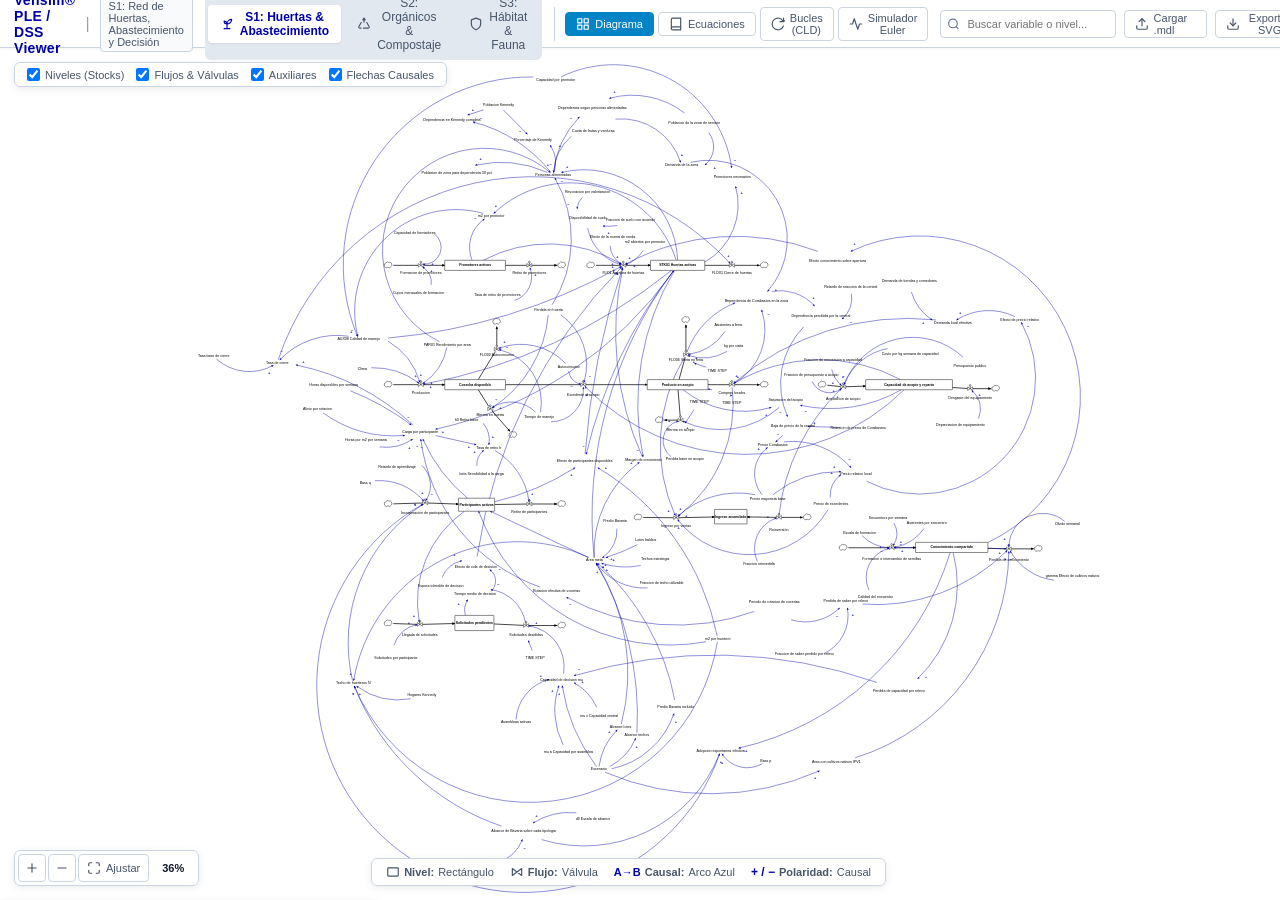
==== commit ca893976: "feat(vensim): agrega visualización oficial de polaridades causales (+ / -)" ====
--- a/visor_modelos_vensim.html
+++ b/visor_modelos_vensim.html
@@ -670,6 +670,23 @@
       stroke-width: 2.2;
     }
 
+    /* Polarities (+ / -) */
+    .v-polarity {
+      font-family: Arial, "Helvetica Neue", Helvetica, sans-serif;
+      font-size: 11px;
+      font-weight: bold;
+      fill: var(--vensim-blue);
+      pointer-events: none;
+      user-select: none;
+      transition: opacity 0.15s;
+    }
+    .v-loop-polarity {
+      fill: var(--vensim-loop-blue) !important;
+      font-size: 13px !important;
+      font-weight: 900 !important;
+      filter: drop-shadow(0 0 2px rgba(37, 99, 235, 0.7));
+    }
+
     /* Highlight States */
     .v-dimmed {
       opacity: 0.10 !important;
@@ -866,7 +883,11 @@
         </span>
         <span style="display:inline-flex;align-items:center;gap:4px;">
           <span style="font-weight:bold;color:#0000aa;">A→B</span>
-          <b>Causal:</b> Arco Azul Vensim
+          <b>Causal:</b> Arco Azul
+        </span>
+        <span style="display:inline-flex;align-items:center;gap:4px;">
+          <span style="font-weight:900;font-size:12px;color:#0000aa;">+ / −</span>
+          <b>Polaridad:</b> Causal
         </span>
       </div>
 
@@ -3397,7 +3418,12 @@
           const arrId = parseInt(p[1], 10);
           const fromId = parseInt(p[2], 10);
           const toId = parseInt(p[3], 10);
+          const polCode = parseInt(p[6], 10);
           const arrowType = parseInt(p[7], 10);
+
+          let polarity = '';
+          if (polCode === 43) polarity = '+';
+          else if (polCode === 45) polarity = '−';
 
           let cx = 0, cy = 0;
           const m = line.match(/\|\((-?\d+),(-?\d+)\)\|/);
@@ -3409,7 +3435,7 @@
           if (arrowType === 22) {
             flows.push({ arrId, fromId, toId, cx, cy });
           } else {
-            causals.push({ arrId, fromId, toId, cx, cy });
+            causals.push({ arrId, fromId, toId, cx, cy, polarity });
           }
         }
       }
@@ -3631,6 +3657,22 @@
         path.setAttribute('d', geom.d);
         path.setAttribute('marker-end', 'url(#arrow-causal)');
         gCausals.appendChild(path);
+
+        // Polarity text (+ / −)
+        if (arr.polarity) {
+          const polText = document.createElementNS('http://www.w3.org/2000/svg', 'text');
+          polText.setAttribute('class', 'v-polarity');
+          polText.id = `polarity-${arr.arrId}`;
+          polText.dataset.fromId = arr.fromId;
+          polText.dataset.toId = arr.toId;
+          polText.dataset.arrId = arr.arrId;
+          polText.setAttribute('x', geom.polX.toFixed(1));
+          polText.setAttribute('y', geom.polY.toFixed(1));
+          polText.setAttribute('text-anchor', 'middle');
+          polText.setAttribute('dominant-baseline', 'central');
+          polText.textContent = arr.polarity;
+          gCausals.appendChild(polText);
+        }
       }
 
       // 5. Nodes
@@ -3694,7 +3736,18 @@
         const nx = dx / len, ny = dy / len;
         const s1 = this.clipNodeRay(p1, srcBounds.w, srcBounds.h, nx, ny, srcBounds.kind);
         const s2 = this.clipNodeRay(p2, tgtBounds.w, tgtBounds.h, -nx, -ny, tgtBounds.kind);
-        return { d: `M ${s1.x.toFixed(1)} ${s1.y.toFixed(1)} L ${s2.x.toFixed(1)} ${s2.y.toFixed(1)}` };
+        
+        // Polarity near arrowhead, offset perpendicularly
+        const px = s2.x - nx * 18;
+        const py = s2.y - ny * 18;
+        const polX = px - ny * 10;
+        const polY = py + nx * 10;
+
+        return {
+          d: `M ${s1.x.toFixed(1)} ${s1.y.toFixed(1)} L ${s2.x.toFixed(1)} ${s2.y.toFixed(1)}`,
+          polX,
+          polY
+        };
       }
 
       // Circumcircle center and radius
@@ -3708,7 +3761,13 @@
         const nx = dx / len, ny = dy / len;
         const s1 = this.clipNodeRay(p1, srcBounds.w, srcBounds.h, nx, ny, srcBounds.kind);
         const s2 = this.clipNodeRay(p2, tgtBounds.w, tgtBounds.h, -nx, -ny, tgtBounds.kind);
-        return { d: `M ${s1.x.toFixed(1)} ${s1.y.toFixed(1)} L ${s2.x.toFixed(1)} ${s2.y.toFixed(1)}` };
+        const px = s2.x - nx * 18;
+        const py = s2.y - ny * 18;
+        return {
+          d: `M ${s1.x.toFixed(1)} ${s1.y.toFixed(1)} L ${s2.x.toFixed(1)} ${s2.y.toFixed(1)}`,
+          polX: px - ny * 10,
+          polY: py + nx * 10
+        };
       }
 
       const a1 = Math.atan2(y1 - uy, x1 - ux);
@@ -3741,8 +3800,19 @@
       const s1 = this.clipNodeRay(p1, srcBounds.w, srcBounds.h, t1x, t1y, srcBounds.kind);
       const s2 = this.clipNodeRay(p2, tgtBounds.w, tgtBounds.h, -t2x, -t2y, tgtBounds.kind);
 
+      // Polarity position: back 18px from s2, offset perpendicularly towards the outside of the curve
+      const px = s2.x - t2x * 18;
+      const py = s2.y - t2y * 18;
+      const distFromCenter = Math.hypot(px - ux, py - uy) || 1;
+      const radNormX = (px - ux) / distFromCenter;
+      const radNormY = (py - uy) / distFromCenter;
+      const polX = px + radNormX * 11;
+      const polY = py + radNormY * 11;
+
       return {
-        d: `M ${s1.x.toFixed(1)} ${s1.y.toFixed(1)} A ${r.toFixed(1)} ${r.toFixed(1)} 0 ${largeArc} ${sweep} ${s2.x.toFixed(1)} ${s2.y.toFixed(1)}`
+        d: `M ${s1.x.toFixed(1)} ${s1.y.toFixed(1)} A ${r.toFixed(1)} ${r.toFixed(1)} 0 ${largeArc} ${sweep} ${s2.x.toFixed(1)} ${s2.y.toFixed(1)}`,
+        polX,
+        polY
       };
     }
 
@@ -3806,6 +3876,16 @@
         } else if (fromId === node.id) {
           arrow.classList.add('v-highlight-out');
           arrow.setAttribute('marker-end', 'url(#arrow-causal-out)');
+        }
+      });
+
+      document.querySelectorAll('.v-polarity').forEach(pol => {
+        const fromId = parseInt(pol.dataset.fromId, 10);
+        const toId = parseInt(pol.dataset.toId, 10);
+        if (toId === node.id || fromId === node.id) {
+          pol.classList.add('v-loop-polarity');
+        } else {
+          pol.classList.remove('v-loop-polarity');
         }
       });
 
@@ -3961,7 +4041,7 @@
       }
 
       // 1. Dim everything first
-      document.querySelectorAll('.v-node, .v-causal-arrow, .v-flow-pipe, .v-valve, .v-cloud').forEach(el => el.classList.add('v-dimmed'));
+      document.querySelectorAll('.v-node, .v-causal-arrow, .v-flow-pipe, .v-valve, .v-cloud, .v-polarity').forEach(el => el.classList.add('v-dimmed'));
 
       // 2. Un-dim matched nodes & valves
       let minX = Infinity, minY = Infinity, maxX = -Infinity, maxY = -Infinity;
@@ -3992,7 +4072,7 @@
         }
       });
 
-      // 3. Highlight causal arrows connecting matched elements
+      // 3. Highlight causal arrows and polarities connecting matched elements
       document.querySelectorAll('.v-causal-arrow').forEach(arr => {
         const fId = parseInt(arr.dataset.fromId, 10);
         const tId = parseInt(arr.dataset.toId, 10);
@@ -4003,6 +4083,15 @@
         }
       });
 
+      document.querySelectorAll('.v-polarity').forEach(pol => {
+        const fId = parseInt(pol.dataset.fromId, 10);
+        const tId = parseInt(pol.dataset.toId, 10);
+        if (matchedNodeIds.has(fId) && matchedNodeIds.has(tId)) {
+          pol.classList.remove('v-dimmed');
+          pol.classList.add('v-loop-polarity');
+        }
+      });
+
       // 4. Highlight flow pipes connecting matched stocks and valves
       document.querySelectorAll('.v-flow-pipe').forEach(pipe => {
         const fId = parseInt(pipe.dataset.fromId, 10);
@@ -4033,6 +4122,9 @@
       document.querySelectorAll('.v-loop-arrow').forEach(el => {
         el.classList.remove('v-loop-arrow');
         el.setAttribute('marker-end', 'url(#arrow-causal)');
+      });
+      document.querySelectorAll('.v-polarity').forEach(pol => {
+        pol.classList.remove('v-loop-polarity');
       });
       const banner = document.getElementById('hud-loop-banner');
       if (banner) banner.style.display = 'none';
